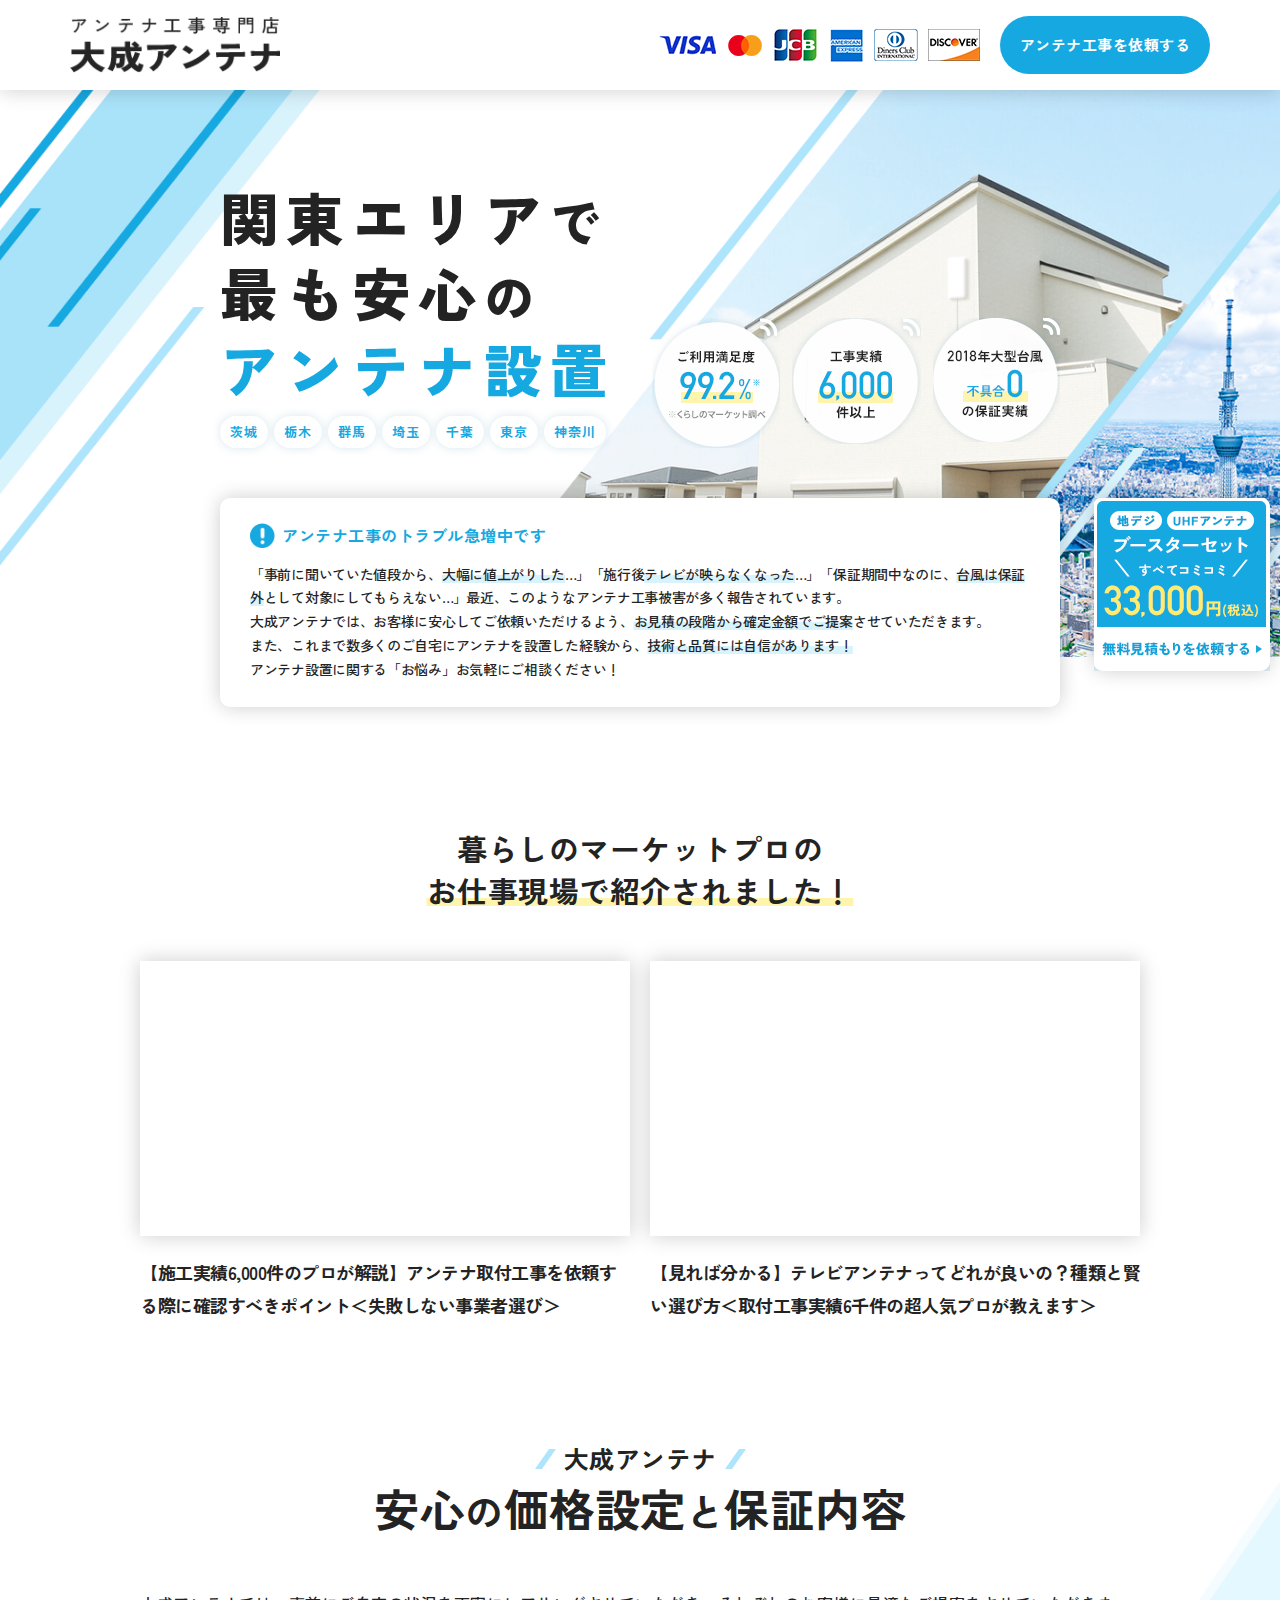
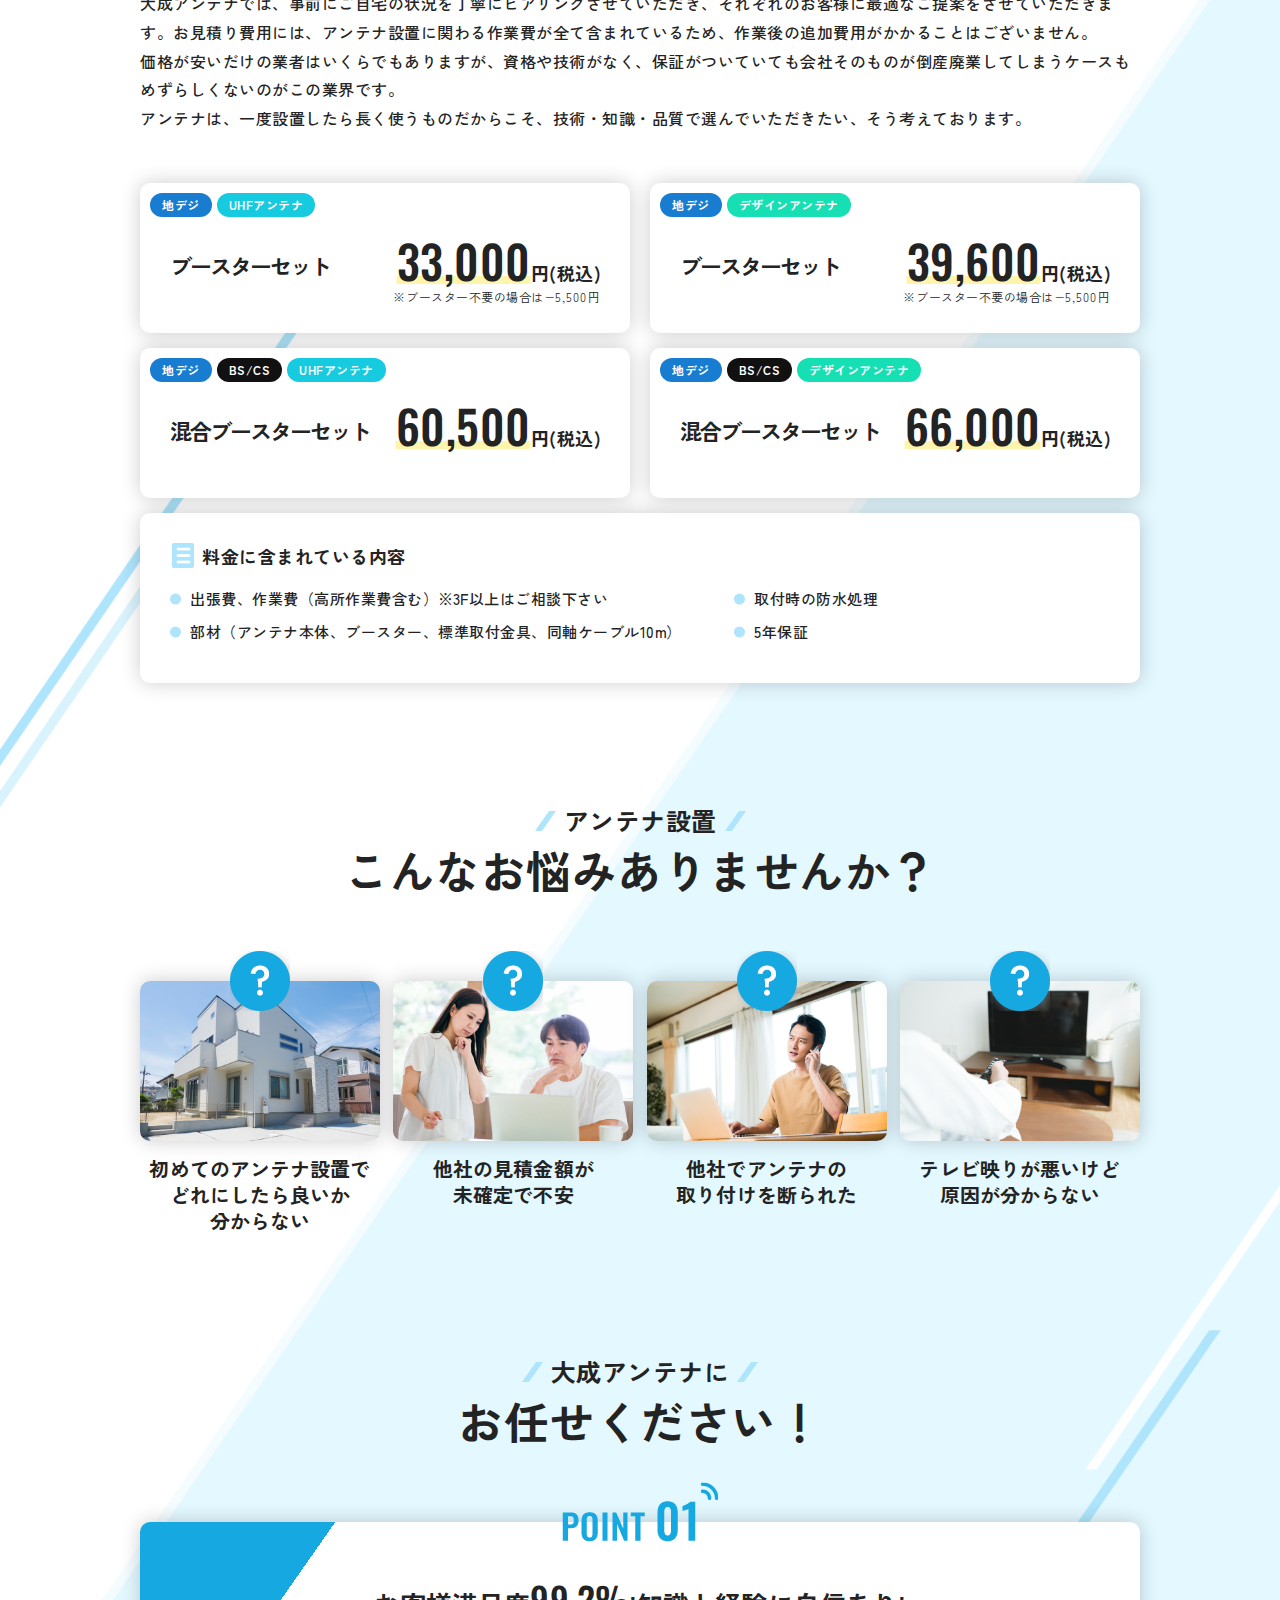
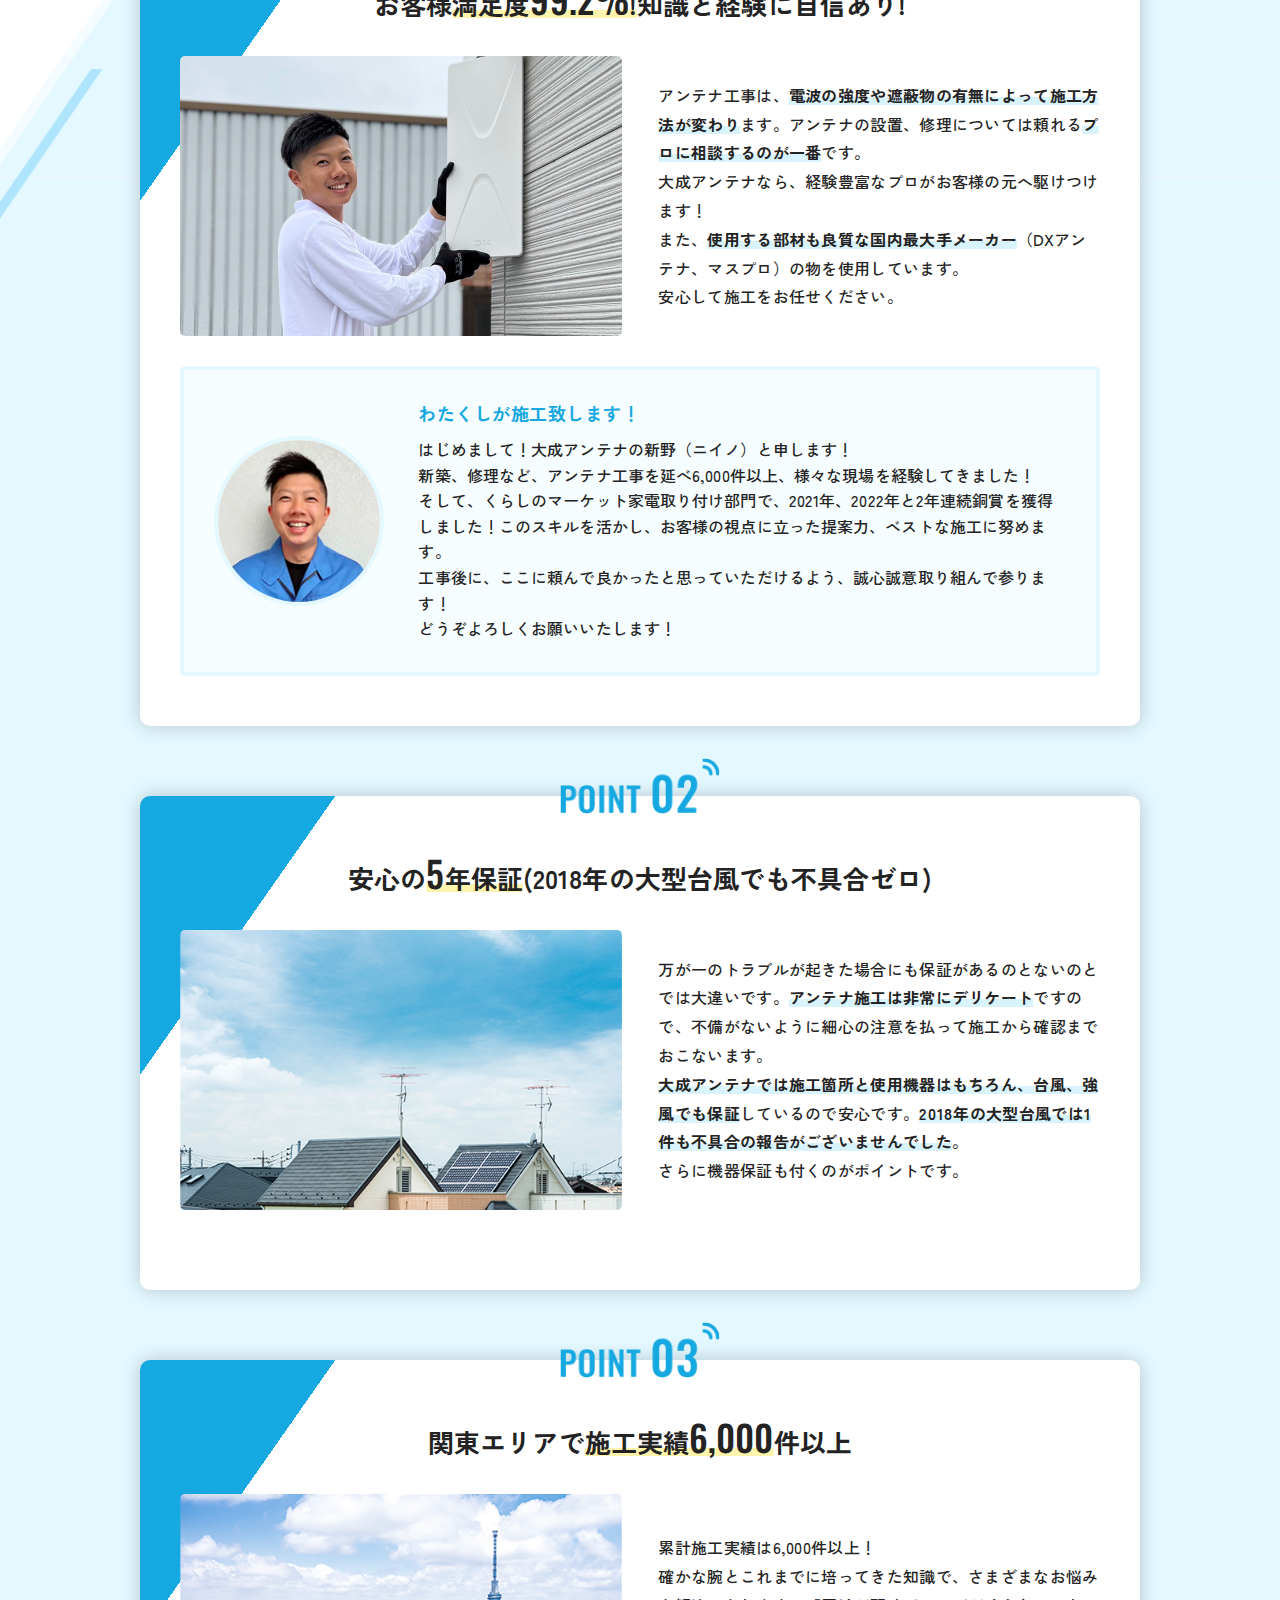
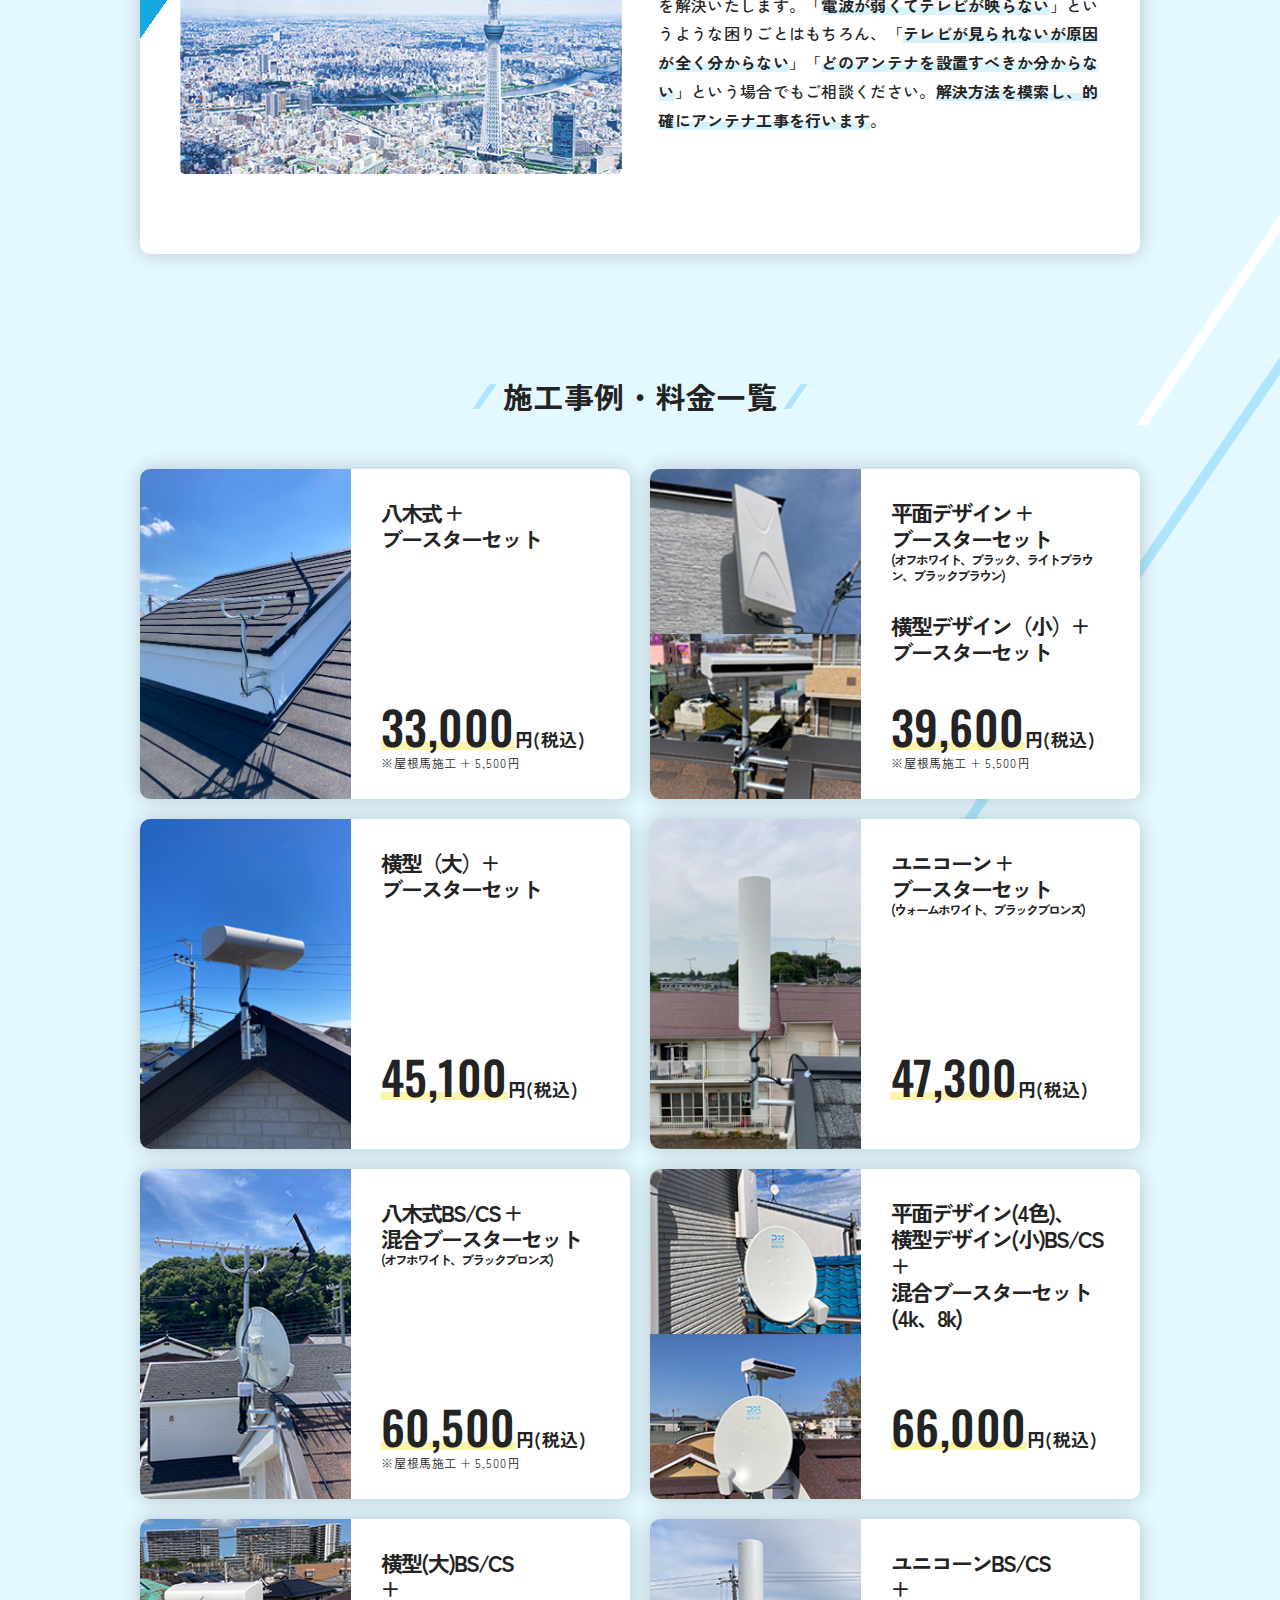
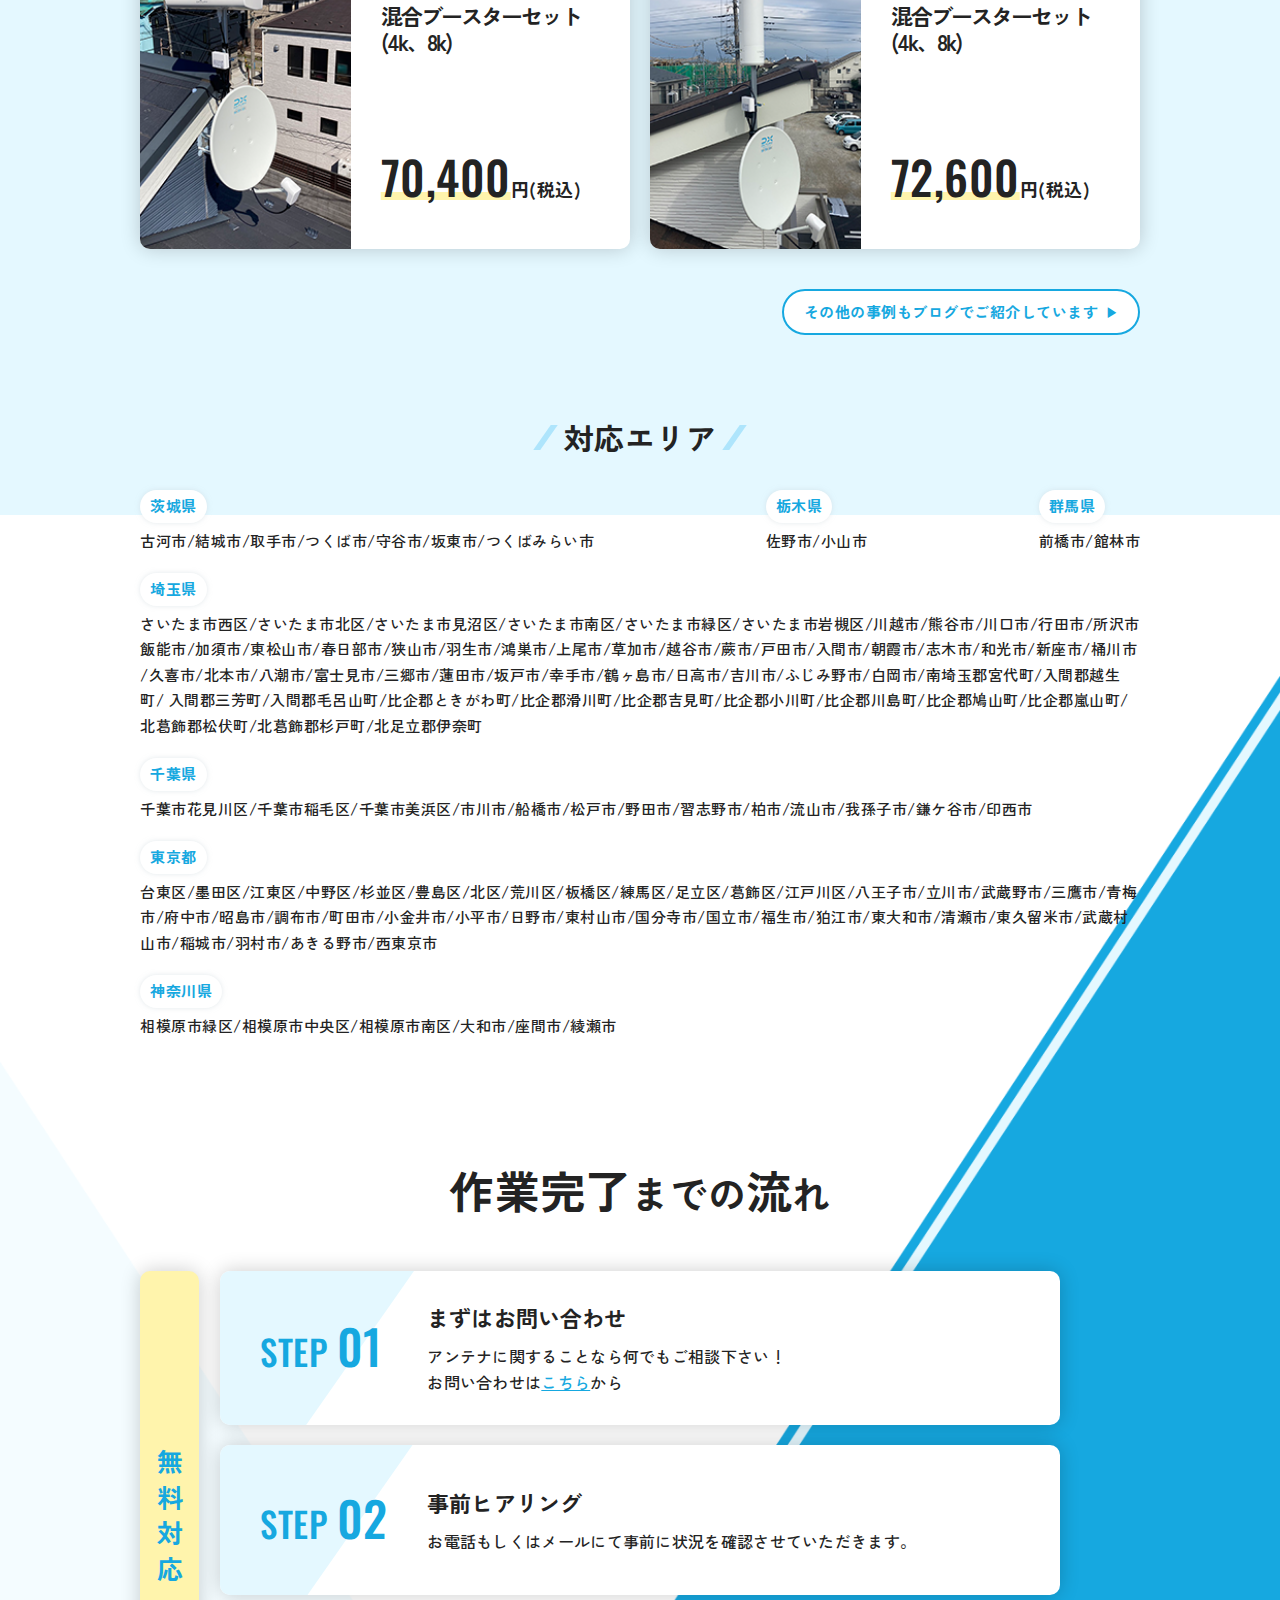
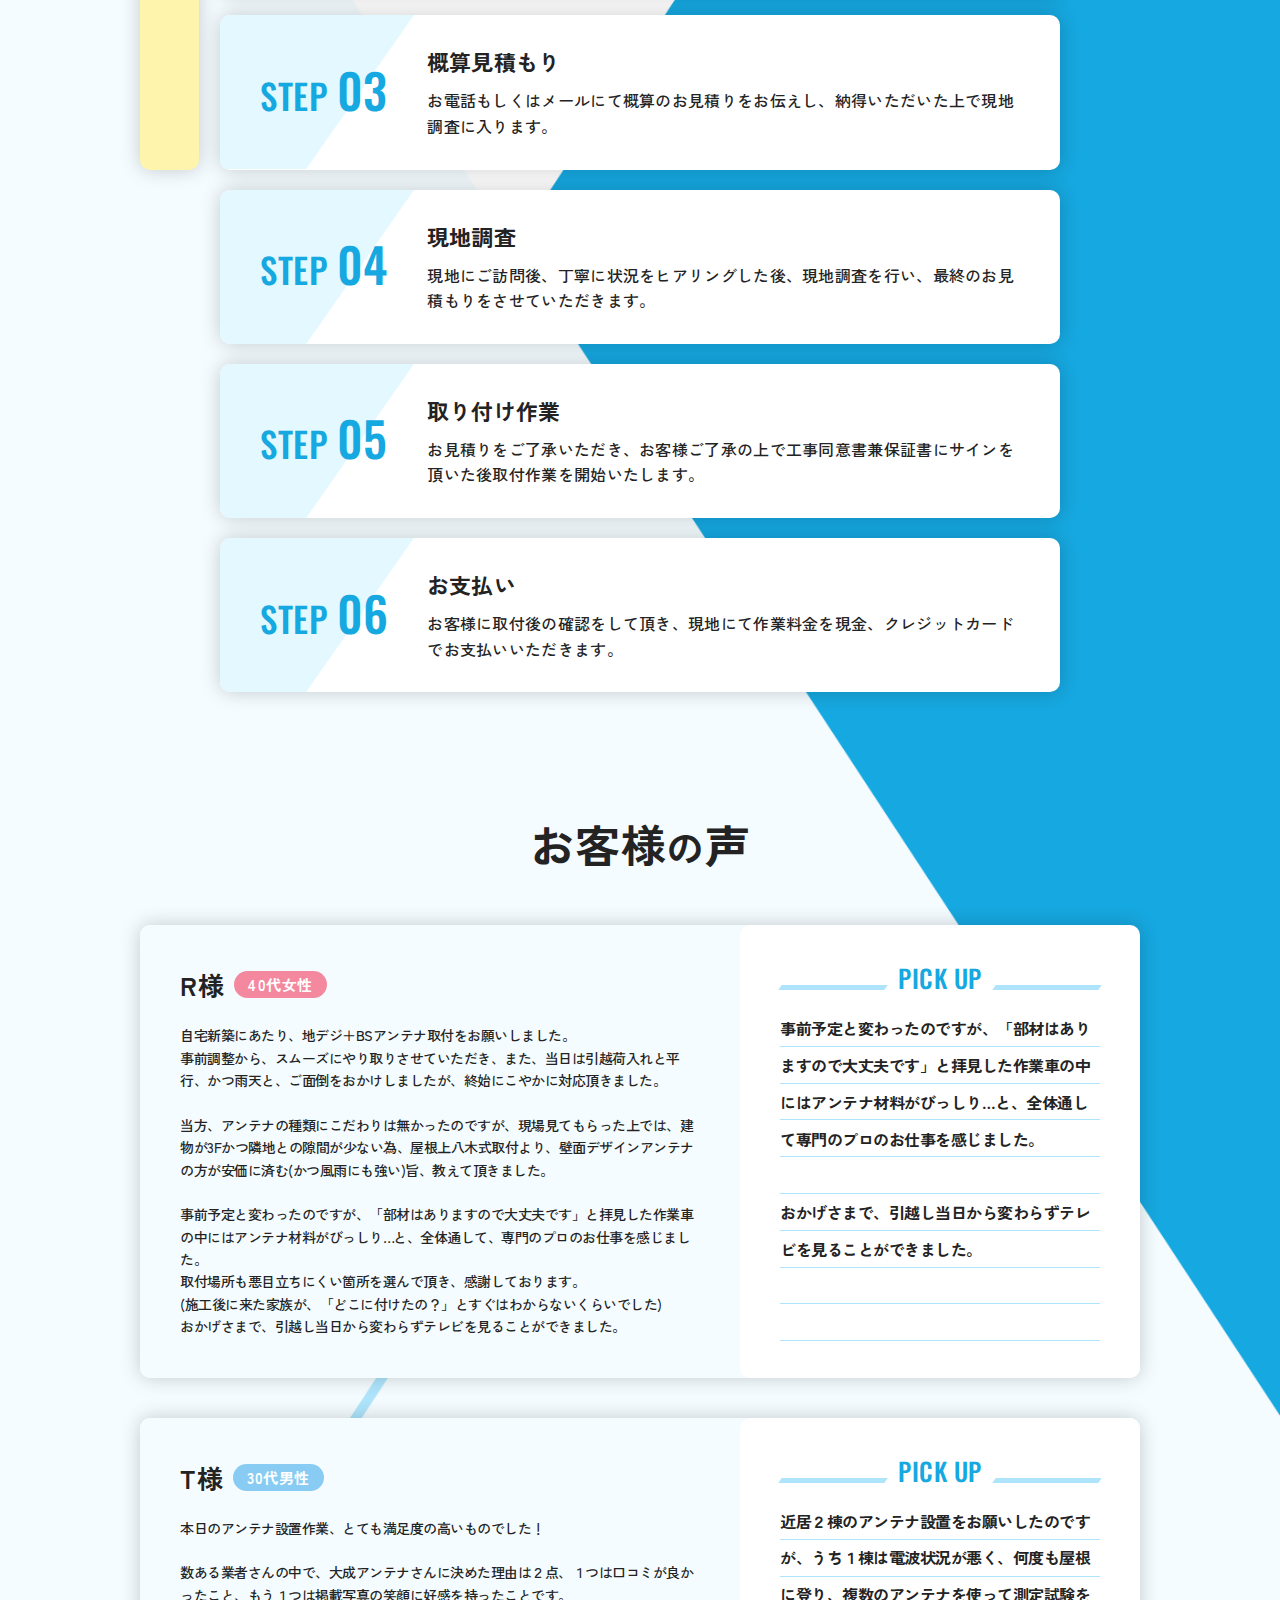
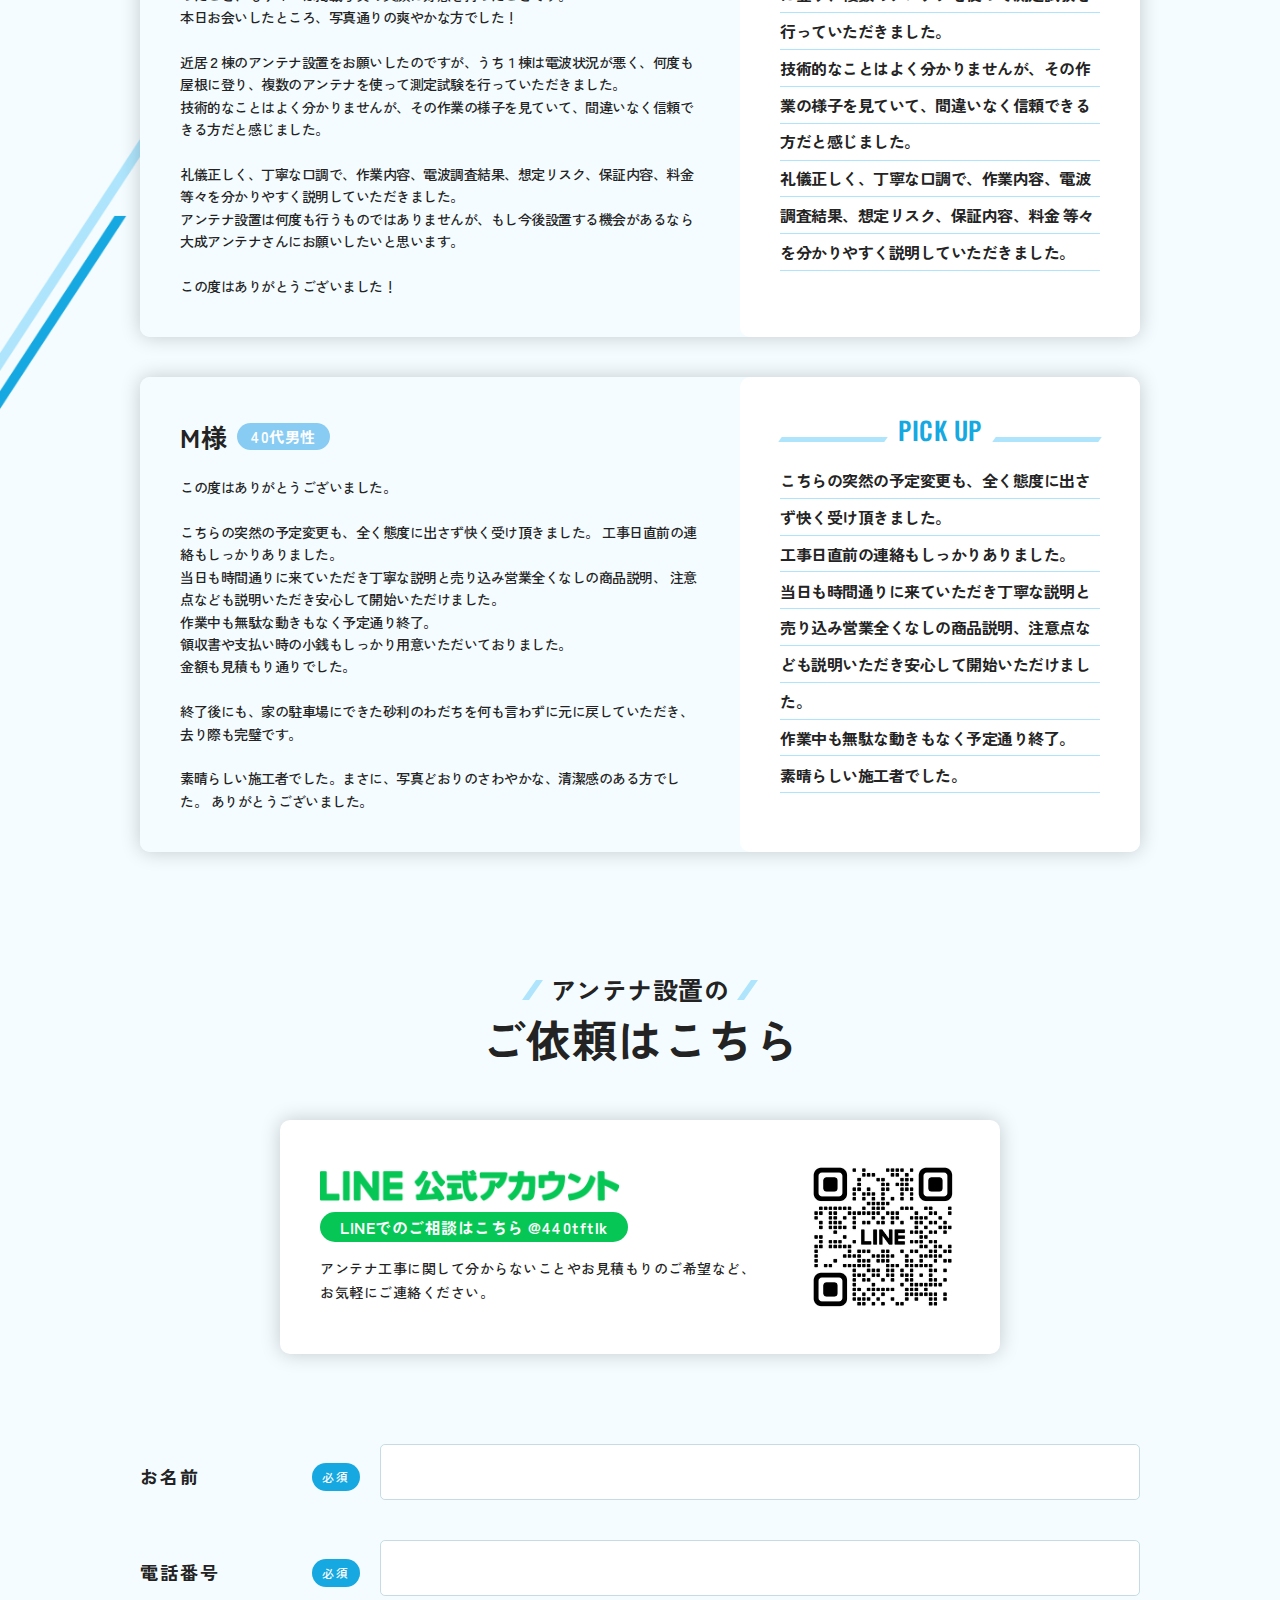
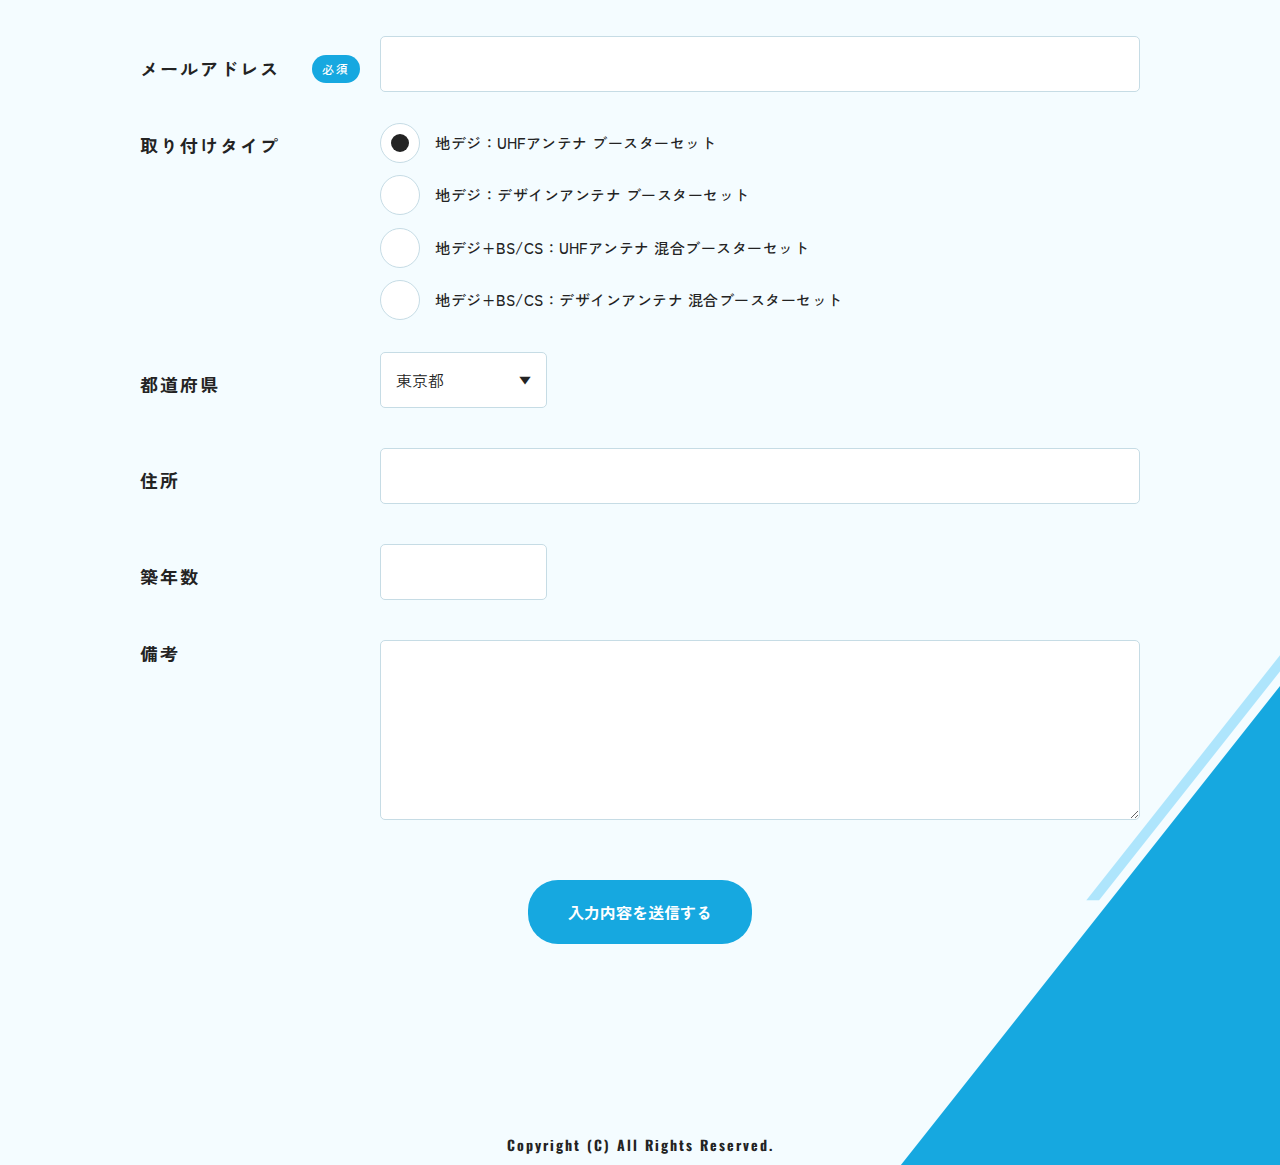
==== index.html @ 44fce8cb "introduction sectionを作成" ====
<!DOCTYPE html>
<html lang="ja">
<head>
    <meta charset="UTF-8">
    <meta name="viewport" content="width=device-width, initial-scale=1.0">
    <meta name="description" content="">
    <!-- google font -->
    <link rel="preconnect" href="https://fonts.googleapis.com">
    <link rel="preconnect" href="https://fonts.gstatic.com" crossorigin>
    <link href="https://fonts.googleapis.com/css2?family=Oswald:wght@500&family=Zen+Kaku+Gothic+New:wght@400;500;700;900&display=swap" rel="stylesheet">
    <!-- css -->
    <link rel="stylesheet" type="text/css" href="css/reset.css" media="all">
    <link rel="stylesheet" type="text/css" href="css/style.css" media="all">
    <title>アンテナ工事専門店 大成アンテナ</title>
</head>
<body>

<!-- Google Tag Manager (noscript) -->
<noscript>
    <iframe></iframe>
</noscript>

<!-- header -->
<header>
    <h1>アンテナ工事専門店 大成アンテナ</h1>
    <div class="logo">
        <a href="#">
            <img src="images/logo.png" alt="アンテナ工事専門店 大成アンテナ">
        </a>
    </div>
    <nav>
        <ul>
            <li><img src="images/new_visa.png" alt="VISA"></li>
            <li><img src="images/logo_mastercard.png" alt="MASTER"></li>
            <li><img src="images/jcb-logomark-img-03.png" alt="JCB"></li>
            <li><img src="images/amex-logomark-img-06.png" alt="AMERICAN EXPRESS"></li>
            <li><img src="images/diners-logomark-img-03.png" alt="Diners Club"></li>
            <li><img src="images/discover-logomark-img-06.png" alt="DISCOVER"></li>
        </ul>
            <img src="images/card.png" alt="VISA/MASTER/JCB/AMERICAN EXPRESS/Diners Club/DISCOVER" class="card_img sp">
        <div class="contact_btn pc">
            <a href="#contact">アンテナ工事を依頼する</a>
        </div>
    </nav>
</header>

<!-- top -->
<section class="top">
    <div class="container">
        <div class="top_area">
            <div class="top_left">
                <p class="main_text">
                    関東エリア<span class="small">で</span><br>最も安心<span class="small">の</span><br>
                    <span class="blue">アンテナ設置</span>
                </p>
                <ul class="area_list">
                    <li>茨城</li>
                    <li>栃木</li>
                    <li>群馬</li>
                    <li>埼玉</li>
                    <li>千葉</li>
                    <li>東京</li>
                    <li>神奈川</li>
                </ul>
            </div>
            <div class="top_right tab">
                <ul class="achievement_list">
                    <li><img src="images/satisfaction_circle.png" alt="ご利用満足度99.2%"></li>
                    <li><img src="images/achievement_circle.png" alt="工事実績6,000件以上"></li>
                    <li><img src="images/insurance_circle.png" alt="2018年大型台風不具合0の保証実績"></li>
                </ul>
            </div>
        </div>
        <div class="bottom_area">
            <div class="sub_text tab">
                <p class="title">アンテナ工事のトラブル急増中です</p>
                <p class="text">
                    「事前に聞いていた値段から、<span class="blue_marker">大幅に値上がりした</span>…」「施行後<span class="blue_marker">テレビが映らなくなった</span>…」「保証期間中なのに、<span class="blue_marker">台風は保証外</span>として対象にしてもらえない…」最近、このようなアンテナ工事被害が多く報告されています。<br>
                    大成アンテナでは、お客様に安心してご依頼いただけるよう、<span class="blue_marker">お見積の段階から確定金額でご提案</span>させていただきます。<br>
                    また、これまで数多くのご自宅にアンテナを設置した経験から、<span class="blue_marker">技術と品質には自信があります！</span><br>
                    アンテナ設置に関する「お悩み」お気軽にご相談ください！
                </p>
            </div>
            <div class="contact_banner">
                <a href="#contact">
                    <img src="images/contact_banner.png" alt="無料見積もりを依頼する" class="tab">
                    <img src="images/contact_banner_sp.png" alt="無料見積もりを依頼する" class="sp">
                </a>
            </div>
        </div>
    </div>
    <div class="container sp">
        <div class="bottom_area">
            <div class="sub_text">
                <p class="title">アンテナ工事のトラブル急増中です</p>
                <p class="text">
                    「事前に聞いていた値段から、<span class="blue_marker">大幅に値上がりした</span>…」「施行後<span class="blue_marker">テレビが映らなくなった</span>…」「保証期間中なのに、<span class="blue_marker">台風は保証外</span>として対象にしてもらえない…」最近、このようなアンテナ工事被害が多く報告されています。<br>
                    大成アンテナでは、お客様に安心してご依頼いただけるよう、<span class="blue_marker">お見積の段階から確定金額でご提案</span>させていただきます。<br>
                    また、これまで数多くのご自宅にアンテナを設置した経験から、<span class="blue_marker">技術と品質には自信があります！</span><br>
                    アンテナ設置に関する「お悩み」お気軽にご相談ください！
                </p>
            </div>
        </div>
    </div>
</section>

<!-- main -->
<main>

<!-- introduction -->
<section class="introduction">
    <div class="container">
        <h2 class="sub_title">
            暮らしのマーケットプロの<br>
            <span class="yellow_marker">お仕事現場で紹介されました！</span>
        </h2>
        <ul>
            <li>
                <div class="video">
                    <iframe src="https://www.youtube.com/embed/Rf7qxTTOp4c" title="YouTube video player" frameborder="0" allow="accelerometer; autoplay; clipboard-write; encrypted-media; gyroscope; picture-in-picture; web-share" allowfullscreen></iframe>
                </div>
                <p>【施工実績6,000件のプロが解説】アンテナ取付工事を依頼する際に確認すべきポイント＜失敗しない事業者選び＞</p>
            </li>
            <li>
                <div class="video">
                    <iframe src="https://www.youtube.com/embed/DDW6ADMwkUI" title="YouTube video player" frameborder="0" allow="accelerometer; autoplay; clipboard-write; encrypted-media; gyroscope; picture-in-picture; web-share" allowfullscreen></iframe>
                </div>
                <p>【見れば分かる】テレビアンテナってどれが良いの？種類と賢い選び方＜取付工事実績6千件の超人気プロが教えます＞</p>
            </li>
        </ul>
    </div>
</section>

<!-- main_bg1 -->
<div class="main_bg1">

    <!-- content -->
    <section class="content">
        <div class="container">
            <h2 class="sub_title">
                <span class="decorate">大成アンテナ</span>
                安心<span class="small">の<br class="sp"></span>価格設定<span class="small">と</span>保証内容
            </h2>
            <p class="main_text">
                大成アンテナでは、事前にご自宅の状況を丁寧にヒアリングさせていただき、それぞれのお客様に最適なご提案をさせていただきます。お見積り費用には、アンテナ設置に関わる作業費が全て含まれているため、作業後の追加費用がかかることはございません。<br>
                価格が安いだけの業者はいくらでもありますが、資格や技術がなく、保証がついていても会社そのものが倒産廃業してしまうケースもめずらしくないのがこの業界です。<br>
                アンテナは、一度設置したら長く使うものだからこそ、技術・知識・品質で選んでいただきたい、そう考えております。
            </p>
            <ul class="content_list">
                <li>
                    <div class="tag_area">
                        <span class="dark_blue">地デジ</span>
                        <span class="light_blue">UHFアンテナ</span>
                    </div>
                    <div class="content_area">
                        <p class="name">ブースターセット</p>
                        <p class="price">
                            <span class="large yellow_marker">33,000</span>円(税込)<br>
                            <span class="small">※ブースター不要の場合は−5,500円</span>
                        </p>
                    </div>
                </li>
                <li>
                    <div class="tag_area">
                        <span class="dark_blue">地デジ</span>
                        <span class="green">デザインアンテナ</span>
                    </div>
                    <div class="content_area">
                        <p class="name">ブースターセット</p>
                        <p class="price">
                            <span class="large yellow_marker">39,600</span>円(税込)<br>
                            <span class="small">※ブースター不要の場合は−5,500円</span>
                        </p>
                    </div>
                </li>
                <li>
                    <div class="tag_area">
                        <span class="dark_blue">地デジ</span>
                        <span class="black">BS/CS</span>
                        <span class="light_blue">UHFアンテナ</span>
                    </div>
                    <div class="content_area">
                        <p class="name">混合ブースターセット</p>
                        <p class="price">
                            <span class="large yellow_marker">60,500</span>円(税込)
                        </p>
                    </div>
                </li>
                <li>
                    <div class="tag_area">
                        <span class="dark_blue">地デジ</span>
                        <span class="black">BS/CS</span>
                        <span class="green">デザインアンテナ</span>
                    </div>
                    <div class="content_area">
                        <p class="name">混合ブースターセット</p>
                        <p class="price">
                            <span class="large yellow_marker">66,000</span>円(税込)
                        </p>
                    </div>
                </li>
            </ul>
            <div class="price_content">
                <p class="title">料金に含まれている内容</p>
                <ul>
                    <li>出張費、作業費（高所作業費含む）※3F以上はご相談下さい</li>
                    <li>取付時の防水処理</li>
                    <li>部材（アンテナ本体、ブースター、標準取付金具、同軸ケーブル10m）</li>
                    <li>5年保証</li>
                </ul>
            </div>
        </div>
    </section>

    <!-- trouble -->
    <section class="trouble">
        <div class="container">
            <h2 class="sub_title">
                <span class="decorate">アンテナ設置</span>
                こんなお悩み<br class="sp">ありませんか？
            </h2>
            <ul>
                <li>
                    <img src="images/trouble_img1.png" alt="">
                    <p>初めてのアンテナ設置で<br>どれにしたら良いか<br>分からない</p>
                </li>
                <li>
                    <img src="images/trouble_img2.png" alt="">
                    <p>他社の見積金額が<br>未確定で不安</p>
                </li>
                <li>
                    <img src="images/trouble_img3.png" alt="">
                    <p>他社でアンテナの<br>取り付けを断られた</p>
                </li>
                <li>
                    <img src="images/trouble_img4.png" alt="">
                    <p>テレビ映りが悪いけど<br>原因が分からない</p>
                </li>
            </ul>
        </div>
    </section>

    <!-- point -->
    <section class="point">
        <div class="container">
            <h2 class="sub_title">
                <span class="decorate">大成アンテナに</span>
                お任せください！
            </h2>
            <ul>
                <li>
                    <p class="sub_title">
                        お客様<span class="yellow_marker">満足度<span class="large">99.2%</span>!</span><br class="sp">知識と経験に自信あり!
                    </p>
                    <div class="main_area">
                        <img src="images/point_img1.png" alt="">
                        <p>
                            アンテナ工事は、<span class="blue_marker">電波の強度や遮蔽物の有無によって施工方法が変わり</span>ます。アンテナの設置、修理については頼れる<span class="blue_marker">プロに相談するのが一番</span>です。<br>
                            大成アンテナなら、経験豊富なプロがお客様の元へ駆けつけます！<br>
                            また、<span class="blue_marker">使用する部材も良質な国内最大手メーカー</span>（DXアンテナ、マスプロ）の物を使用しています。<br>
                            安心して施工をお任せください。
                        </p>
                    </div>
                    <div class="comment_area">
                        <img src="images/point_comment_img.png" alt="">
                        <div class="text_area">
                            <p class="title">わたくしが施工致します！</p>
                            <p class="text">
                                はじめまして！大成アンテナの新野（ニイノ）と申します！<br>
                                新築、修理など、アンテナ工事を延べ6,000件以上、様々な現場を経験してきました！<br>
                                そして、くらしのマーケット家電取り付け部門で、2021年、2022年と2年連続銅賞を獲得しました！このスキルを活かし、お客様の視点に立った提案力、ベストな施工に努めます。<br>
                                工事後に、ここに頼んで良かったと思っていただけるよう、誠心誠意取り組んで参ります！<br>
                                どうぞよろしくお願いいたします！
                            </p>
                        </div>
                    </div>
                </li>
                <li>
                    <p class="sub_title">
                        安心の<span class="yellow_marker"><span class="large">5</span>年保証</span>(2018年の大型台風でも不具合ゼロ)
                    </p>
                    <div class="main_area">
                        <img src="images/point_img2.png" alt="">
                        <p>
                            万が一のトラブルが起きた場合にも保証があるのとないのとでは大違いです。<span class="blue_marker">アンテナ施工は非常にデリケート</span>ですので、不備がないように細心の注意を払って施工から確認までおこないます。<br>
                            <span class="blue_marker">大成アンテナでは施工箇所と使用機器はもちろん、台風、強風でも保証</span>しているので安心です。<span class="blue_marker">2018年の大型台風では1件も不具合の報告がございませんでした</span>。<br>
                            さらに機器保証も付くのがポイントです。
                        </p>
                    </div>
                </li>
                <li>
                    <p class="sub_title">
                        関東エリアで<span class="yellow_marker">施工実績<br class="sp"><span class="large">6,000</span></span>件以上
                    </p>
                    <div class="main_area">
                        <img src="images/point_img3.png" alt="">
                        <p>
                            累計施工実績は6,000件以上！<br>
                            確かな腕とこれまでに培ってきた知識で、さまざまなお悩みを解決いたします。「<span class="blue_marker">電波が弱くてテレビが映らない</span>」というような困りごとはもちろん、「<span class="blue_marker">テレビが見られないが原因が全く分からない</span>」「<span class="blue_marker">どのアンテナを設置すべきか分からない</span>」という場合でもご相談ください。<span class="blue_marker">解決方法を模索し、的確にアンテナ工事を行います</span>。
                            
                        </p>
                    </div>
                </li>
            </ul>
        </div>
    </section>

    <!-- case -->
    <section class="case">
        <div class="container">
            <h3 class="sub_title">施工事例・料金一覧</h3>
            <ul>
                <li>
                    <img src="images/case_img1.png" alt="">
                    <div class="text_area">
                        <p class="name">八木式 + <br>ブースターセット</p>
                        <p class="price">
                            <span class="large yellow_marker">33,000</span>円(税込)
                            <span class="small">※屋根馬施工 + 5,500円</span>
                        </p>
                    </div>
                </li>
                <li>
                    <img src="images/case_img2.png" alt="">
                    <div class="text_area">
                        <p class="name">
                            平面デザイン + <br>ブースターセット<br>
                            <span class="small">(オフホワイト、ブラック、ライトブラウン、ブラックブラウン)</span><br>
                            横型デザイン（小）+ <br>ブースターセット
                        </p>
                        <p class="price">
                            <span class="large yellow_marker">39,600</span>円(税込)
                            <span class="small">※屋根馬施工 + 5,500円</span>
                        </p>
                    </div>
                </li>
                <li>
                    <img src="images/case_img3.png" alt="">
                    <div class="text_area">
                        <p class="name">
                            横型（大）+ <br>ブースターセット
                        </p>
                        <p class="price">
                            <span class="large yellow_marker">45,100</span>円(税込)
                        </p>
                    </div>
                </li>
                <li>
                    <img src="images/case_img4.png" alt="">
                    <div class="text_area">
                        <p class="name">
                            ユニコーン + <br>ブースターセット<br>
                            <span class="small">(ウォームホワイト、ブラックブロンズ)</span>
                        </p>
                        <p class="price">
                            <span class="large yellow_marker">47,300</span>円(税込)
                        </p>
                    </div>
                </li>
                <li>
                    <img src="images/case_img5.png" alt="">
                    <div class="text_area">
                        <p class="name">
                            八木式BS/CS + <br>混合ブースターセット<br>
                            <span class="small">(オフホワイト、ブラックブロンズ)</span>
                        </p>
                        <p class="price">
                            <span class="large yellow_marker">60,500</span>円(税込)
                            <span class="small">※屋根馬施工 + 5,500円</span>
                        </p>
                    </div>
                </li>
                <li>
                    <img src="images/case_img6.png" alt="">
                    <div class="text_area">
                        <p class="name">
                            平面デザイン(4色)、<br>横型デザイン(小)BS/CS + <br>
                            混合ブースターセット(4k、8k)
                        </p>
                        <p class="price">
                            <span class="large yellow_marker">66,000</span>円(税込)
                        </p>
                    </div>
                </li>
                <li>
                    <img src="images/case_img7.png" alt="">
                    <div class="text_area">
                        <p class="name">
                            横型(大)BS/CS<br> + <br>
                            混合ブースターセット(4k、8k)
                        </p>
                        <p class="price">
                            <span class="large yellow_marker">70,400</span>円(税込)
                        </p>
                    </div>
                </li>
                <li>
                    <img src="images/case_img8.png" alt="">
                    <div class="text_area">
                        <p class="name">
                            ユニコーンBS/CS<br> + <br>
                            混合ブースターセット(4k、8k)
                        </p>
                        <p class="price">
                            <span class="large yellow_marker">72,600</span>円(税込)
                        </p>
                    </div>
                </li>
            </ul>
            <div class="more_btn">
                <a href="#">その他の事例もブログでご紹介しています</a>
            </div>
        </div>
    </section>

</div>

<!-- main_bg2 -->
<div class="main_bg2">

    <!-- area -->
    <section class="area">
        <div class="container">
            <h3 class="sub_title">対応エリア</h3>
            <ul>
                <li>
                    <p class="prefecture">茨城県</p>
                    <p class="city">古河市/結城市/取手市/つくば市/守谷市/坂東市/つくばみらい市</p>
                </li>
                <li>
                    <p class="prefecture">栃木県</p>
                    <p class="city">佐野市/小山市</p>
                </li>
                <li>
                    <p class="prefecture">群馬県</p>
                    <p class="city">前橋市/館林市</p>
                </li>
                <li>
                    <p class="prefecture">埼玉県</p>
                    <p class="city">さいたま市西区/さいたま市北区/さいたま市見沼区/さいたま市南区/さいたま市緑区/さいたま市岩槻区/川越市/熊谷市/川口市/行田市/所沢市 飯能市/加須市/東松山市/春日部市/狭山市/羽生市/鴻巣市/上尾市/草加市/越谷市/蕨市/戸田市/入間市/朝霞市/志木市/和光市/新座市/桶川市 /久喜市/北本市/八潮市/富士見市/三郷市/蓮田市/坂戸市/幸手市/鶴ヶ島市/日高市/吉川市/ふじみ野市/白岡市/南埼玉郡宮代町/入間郡越生町/ 入間郡三芳町/入間郡毛呂山町/比企郡ときがわ町/比企郡滑川町/比企郡吉見町/比企郡小川町/比企郡川島町/比企郡鳩山町/比企郡嵐山町/北葛飾郡松伏町/北葛飾郡杉戸町/北足立郡伊奈町</p>
                </li>
                <li>
                    <p class="prefecture">千葉県</p>
                    <p class="city">千葉市花見川区/千葉市稲毛区/千葉市美浜区/市川市/船橋市/松戸市/野田市/習志野市/柏市/流山市/我孫子市/鎌ケ谷市/印西市</p>
                </li>
                <li>
                    <p class="prefecture">東京都</p>
                    <p class="city">台東区/墨田区/江東区/中野区/杉並区/豊島区/北区/荒川区/板橋区/練馬区/足立区/葛飾区/江戸川区/八王子市/立川市/武蔵野市/三鷹市/青梅市/府中市/昭島市/調布市/町田市/小金井市/小平市/日野市/東村山市/国分寺市/国立市/福生市/狛江市/東大和市/清瀬市/東久留米市/武蔵村山市/稲城市/羽村市/あきる野市/西東京市</p>
                </li>
                <li>
                    <p class="prefecture">神奈川県</p>
                    <p class="city">相模原市緑区/相模原市中央区/相模原市南区/大和市/座間市/綾瀬市</p>
                </li>
            </ul>
        </div>
    </section>

    <!-- flow -->
    <section class="flow">
        <div class="container">
            <h2 class="sub_title">
                作業完了<span class="small">までの</span>流<span class="small">れ</span>
            </h2>
            <ul class="free">
                <li>
                    <p class="step_title">STEP <span class="large">01</span></p>
                    <div class="text_area">
                        <p class="title">まずはお問い合わせ</p>
                        <p class="text">アンテナに関することなら何でもご相談下さい！<br>お問い合わせは<a href="#contact">こちら</a>から</p>
                    </div>
                </li>
                <li>
                    <p class="step_title">STEP <span class="large">02</span></p>
                    <div class="text_area">
                        <p class="title">事前ヒアリング</p>
                        <p class="text">お電話もしくはメールにて事前に状況を確認させていただきます。</p>
                    </div>
                </li>
                <li>
                    <p class="step_title">STEP <span class="large">03</span></p>
                    <div class="text_area">
                        <p class="title">概算見積もり</p>
                        <p class="text">お電話もしくはメールにて概算のお見積りをお伝えし、納得いただいた上で現地調査に入ります。</p>
                    </div>
                </li>
            </ul>
            <ul>
                <li>
                    <p class="step_title">STEP <span class="large">04</span></p>
                    <div class="text_area">
                        <p class="title">現地調査</p>
                        <p class="text">現地にご訪問後、丁寧に状況をヒアリングした後、現地調査を行い、最終のお見積もりをさせていただきます。</p>
                    </div>
                </li>
                <li>
                    <p class="step_title">STEP <span class="large">05</span></p>
                    <div class="text_area">
                        <p class="title">取り付け作業</p>
                        <p class="text">お見積りをご了承いただき、お客様ご了承の上で工事同意書兼保証書にサインを頂いた後取付作業を開始いたします。</p>
                    </div>
                </li>
                <li>
                    <p class="step_title">STEP <span class="large">06</span></p>
                    <div class="text_area">
                        <p class="title">お支払い</p>
                        <p class="text">お客様に取付後の確認をして頂き、現地にて作業料金を現金、クレジットカードでお支払いいただきます。</p>
                    </div>
                </li>
            </ul>
        </div>
    </section>

    <!-- voice -->
    <section class="voice">
        <div class="container">
            <h2 class="sub_title">お客様<span class="small">の</span>声</h2>
            <ul>
                <li>
                    <div class="text_area">
                        <p class="name">R様<span class="age woman">40代女性</span></p>
                        <p class="text">
                            自宅新築にあたり、地デジ＋BSアンテナ取付をお願いしました。 <br>
                            事前調整から、スムーズにやり取りさせていただき、また、当日は引越荷入れと平行、かつ雨天と、ご面倒をおかけしましたが、終始にこやかに対応頂きました。<br>
                            <br>
                            当方、アンテナの種類にこだわりは無かったのですが、現場見てもらった上では、建物が3Fかつ隣地との隙間が少ない為、屋根上八木式取付より、壁面デザインアンテナの方が安価に済む(かつ風雨にも強い)旨、教えて頂きました。<br>
                            <br>
                            事前予定と変わったのですが、「部材はありますので大丈夫です」と拝見した作業車の中にはアンテナ材料がびっしり…と、全体通して、専門のプロのお仕事を感じました。 <br>
                            取付場所も悪目立ちにくい箇所を選んで頂き、感謝しております。<br>
                            (施工後に来た家族が、「どこに付けたの？」とすぐはわからないくらいでした) <br>
                            おかげさまで、引越し当日から変わらずテレビを見ることができました。
                        </p>
                    </div>
                    <div class="pickup_area">
                        <p class="title">PICK UP</p>
                        <p class="text">
                            事前予定と変わったのですが、「部材はありますので大丈夫です」と拝見した作業車の中にはアンテナ材料がびっしり…と、全体通して専門のプロのお仕事を感じました。<br>
                            <br>
                            おかげさまで、引越し当日から変わらずテレビを見ることができました。
                        </p>
                    </div>
                </li>
                <li>
                    <div class="text_area">
                        <p class="name">T様<span class="age man">30代男性</span></p>
                        <p class="text">
                            本日のアンテナ設置作業、とても満足度の高いものでした！<br>
                            <br>
                            数ある業者さんの中で、大成アンテナさんに決めた理由は２点、１つは口コミが良かったこと、もう１つは掲載写真の笑顔に好感を持ったことです。<br>
                            本日お会いしたところ、写真通りの爽やかな方でした！<br>
                            <br>
                            近居２棟のアンテナ設置をお願いしたのですが、うち１棟は電波状況が悪く、何度も屋根に登り、複数のアンテナを使って測定試験を行っていただきました。<br>
                            技術的なことはよく分かりませんが、その作業の様子を見ていて、間違いなく信頼できる方だと感じました。<br>
                            <br>
                            礼儀正しく、丁寧な口調で、作業内容、電波調査結果、想定リスク、保証内容、料金 等々を分かりやすく説明していただきました。<br>
                            アンテナ設置は何度も行うものではありませんが、もし今後設置する機会があるなら大成アンテナさんにお願いしたいと思います。<br>
                            <br>
                            この度はありがとうございました！
                        </p>
                    </div>
                    <div class="pickup_area">
                        <p class="title">PICK UP</p>
                        <p class="text">
                            近居２棟のアンテナ設置をお願いしたのですが、うち１棟は電波状況が悪く、何度も屋根に登り、複数のアンテナを使って測定試験を行っていただきました。<br>
                            技術的なことはよく分かりませんが、その作業の様子を見ていて、間違いなく信頼できる方だと感じました。<br>
                            礼儀正しく、丁寧な口調で、作業内容、電波調査結果、想定リスク、保証内容、料金 等々を分かりやすく説明していただきました。
                        </p>
                    </div>
                </li>
                <li>
                    <div class="text_area">
                        <p class="name">M様<span class="age man">40代男性</span></p>
                        <p class="text">
                            この度はありがとうございました。<br>
                            <br>
                            こちらの突然の予定変更も、全く態度に出さず快く受け頂きました。 
                            工事日直前の連絡もしっかりありました。<br>
                            当日も時間通りに来ていただき丁寧な説明と売り込み営業全くなしの商品説明、 
                            注意点なども説明いただき安心して開始いただけました。<br>
                            作業中も無駄な動きもなく予定通り終了。<br>
                            領収書や支払い時の小銭もしっかり用意いただいておりました。<br>
                            金額も見積もり通りでした。<br>
                            <br>
                            終了後にも、家の駐車場にできた砂利のわだちを何も言わずに元に戻していただき、去り際も完璧です。<br>
                            <br> 
                            素晴らしい施工者でした。まさに、写真どおりのさわやかな、清潔感のある方でした。 ありがとうございました。
                        </p>
                    </div>
                    <div class="pickup_area">
                        <p class="title">PICK UP</p>
                        <p class="text">
                            こちらの突然の予定変更も、全く態度に出さず快く受け頂きました。<br>
                            工事日直前の連絡もしっかりありました。<br>
                            当日も時間通りに来ていただき丁寧な説明と売り込み営業全くなしの商品説明、注意点なども説明いただき安心して開始いただけました。<br>
                            作業中も無駄な動きもなく予定通り終了。<br>
                            素晴らしい施工者でした。
                        </p>
                    </div>
                </li>
            </ul>
        </div>
    </section>

    <!-- contact -->
    <section class="contact" id="contact">
        <div class="container">
            <h2 class="sub_title">
                <span class="decorate">アンテナ設置の</span>
                ご依頼はこちら
            </h2>
            <div class="qr_area">
                <div class="text_area">
                    <img src="images/line_title.png" alt="LINE 公式アカウント" class="line_title">
                    <span>LINEでのご相談はこちら @440tftlk</span>
                    <p>アンテナ工事に関して分からないことやお見積もりのご希望など、お気軽にご連絡ください。</p>
                </div>
                <img src="images/line_qr.png" alt="" class="line_qr">
            </div>
            <form name="form01" action="mail.php#form" method="post" class="contact_form">
                <dl>
                    <dt>お名前<span class="must">必須</span></dt>
                    <dd><input type="text" name="お名前" requiredName></dd>
                    <dt>電話番号<span class="must">必須</span></dt>
                    <dd><input type="text" name="電話番号" requiredTel></dd>
                    <dt>メールアドレス<span class="must">必須</span></dt>
                    <dd><input type="email" name="メールアドレス" data-rule-custom-email="1" requiredEmail></dd>
                    <dt class="vertical_top">取り付けタイプ</dt>
                    <dd>
                        <input type="radio" id="type1" name="取り付けタイプ" value="地デジ：UHFアンテナ ブースターセット" checked>
                        <label for="type1" class="type_label">地デジ：UHFアンテナ ブースターセット</label>
                        <input type="radio" id="type2" name="取り付けタイプ" value="地デジ：デザインアンテナ ブースターセット">
                        <label for="type2" class="type_label">地デジ：デザインアンテナ ブースターセット</label>
                        <input type="radio" id="type3" name="取り付けタイプ" value="地デジ+BS/CS：UHFアンテナ 混合ブースターセット">
                        <label for="type3" class="type_label">地デジ+BS/CS：UHFアンテナ 混合ブースターセット</label>
                        <input type="radio" id="type4" name="取り付けタイプ" value="地デジ+BS/CS：デザインアンテナ 混合ブースターセット">
                        <label for="type4" class="type_label">地デジ+BS/CS：デザインアンテナ 混合ブースターセット</label>
                    </dd>
                    <dt>都道府県</dt>
                    <dd>
                        <div class="pref_select">
                            <select name="都道府県">
                                <option value="北海道">北海道</option>
                                <option value="青森県">青森県</option>
                                <option value="岩手県">岩手県</option>
                                <option value="宮城県">宮城県</option>
                                <option value="秋田県">秋田県</option>
                                <option value="山形県">山形県</option>
                                <option value="福島県">福島県</option>
                                <option value="茨城県">茨城県</option>
                                <option value="栃木県">栃木県</option>
                                <option value="群馬県">群馬県</option>
                                <option value="埼玉県">埼玉県</option>
                                <option value="千葉県">千葉県</option>
                                <option value="東京都" selected>東京都</option>
                                <option value="神奈川県">神奈川県</option>
                                <option value="新潟県">新潟県</option>
                                <option value="富山県">富山県</option>
                                <option value="石川県">石川県</option>
                                <option value="福井県">福井県</option>
                                <option value="山梨県">山梨県</option>
                                <option value="長野県">長野県</option>
                                <option value="岐阜県">岐阜県</option>
                                <option value="静岡県">静岡県</option>
                                <option value="愛知県">愛知県</option>
                                <option value="三重県">三重県</option>
                                <option value="滋賀県">滋賀県</option>
                                <option value="京都府">京都府</option>
                                <option value="大阪府">大阪府</option>
                                <option value="兵庫県">兵庫県</option>
                                <option value="奈良県">奈良県</option>
                                <option value="和歌山県">和歌山県</option>
                                <option value="鳥取県">鳥取県</option>
                                <option value="島根県">島根県</option>
                                <option value="岡山県">岡山県</option>
                                <option value="広島県">広島県</option>
                                <option value="山口県">山口県</option>
                                <option value="徳島県">徳島県</option>
                                <option value="香川県">香川県</option>
                                <option value="愛媛県">愛媛県</option>
                                <option value="高知県">高知県</option>
                                <option value="福岡県">福岡県</option>
                                <option value="佐賀県">佐賀県</option>
                                <option value="長崎県">長崎県</option>
                                <option value="熊本県">熊本県</option>
                                <option value="大分県">大分県</option>
                                <option value="宮崎県">宮崎県</option>
                                <option value="鹿児島県">鹿児島県</option>
                                <option value="沖縄県">沖縄県</option>
                            </select>
                        </div>
                    </dd>
                    <dt>住所</dt>
                    <dd><input type="text" name="住所"></dd>
                    <dt>築年数</dt>
                    <dd><input type="number" name="築年数"></dd>
                    <dt class="vertical_top">備考</dt>
                    <dd><textarea name="備考"></textarea></dd>
                </dl>
                <div class="submit_btn">
                    <input type="submit" value="入力内容を送信する">
                </div>
            </form>
        </div>
    </section>

    <!-- footer -->
    <footer>
        <p class="copyright">Copyright (C) All Rights Reserved.</p>
    </footer>

</div>

</main>
    
<!-- javascript -->
<script type="text/javascript" src="js/jquery.min.js"></script>
<script type="text/javascript" src="js/jquery.validate.min.js"></script>
<script type="text/javascript" src="js/main.js"></script>

</body>
</html>
---- css/style.css ----
@charset "UTF-8";
@import url("reset.css");
/* 色コード */
/* ============================================ */
/* ブレイクポイント */
/* ============================================ */
/* 画面サイズ表示・非表示 */
/* ============================================ */
.sp {
  display: none;
}

@media screen and (max-width: 1024px) {
  .pc {
    display: none;
  }
  .tab {
    display: block;
  }
}

@media screen and (max-width: 767px) {
  .tab {
    display: none;
  }
  .pc {
    display: none;
  }
  .sp {
    display: block;
  }
}

/* 共通設定 */
/* ============================================ */
html {
  font-size: 62.5%;
}

@media screen and (max-width: 1024px) {
  html {
    font-size: 55%;
  }
}

@media screen and (max-width: 767px) {
  html {
    font-size: 45%;
  }
}

body {
  font-family: 'Zen Kaku Gothic New', sans-serif;
  font-size: 1.6rem;
  letter-spacing: 0.05rem;
  line-height: 1.5;
  color: #232323;
  background-color: #fff;
  overflow-x: hidden;
}

section {
  width: 100%;
  height: 100%;
}

.container {
  width: 100%;
  max-width: 1000px;
  margin: 0 auto;
  padding: 60px 0;
  -webkit-box-sizing: border-box;
          box-sizing: border-box;
}

h1 {
  width: 1px;
  height: 1px;
  overflow: hidden;
  visibility: hidden;
  position: absolute;
}

h2.sub_title {
  font-size: 4.5rem;
  font-weight: bold;
  line-height: 1.4;
  text-align: center;
  margin-bottom: 50px;
}

h2.sub_title .decorate {
  display: block;
  font-size: 2.5rem;
  position: relative;
}

h2.sub_title .decorate:before, h2.sub_title .decorate:after {
  content: "";
  display: inline-block;
  width: 7px;
  height: 2rem;
  margin: 0 15px;
  background-color: #aee5fc;
  -webkit-transform: skewX(-35deg);
          transform: skewX(-35deg);
}

h2.sub_title .small {
  font-size: 3.8rem;
}

h3.sub_title {
  font-size: 3rem;
  font-weight: bold;
  text-align: center;
  margin-bottom: 50px;
  position: relative;
}

h3.sub_title:before, h3.sub_title:after {
  content: "";
  display: inline-block;
  width: 7px;
  height: 2.5rem;
  margin: 0 15px;
  background-color: #aee5fc;
  -webkit-transform: skewX(-35deg);
          transform: skewX(-35deg);
}

img {
  width: 100%;
}

.blue_marker {
  text-decoration: underline;
  text-decoration-thickness: .8rem;
  -webkit-text-decoration-color: #d9f3fd;
          text-decoration-color: #d9f3fd;
  text-underline-offset: -0.5rem;
  text-decoration-skip-ink: none;
}

.yellow_marker {
  text-decoration: underline;
  text-decoration-thickness: .8rem;
  -webkit-text-decoration-color: #fff4ac;
          text-decoration-color: #fff4ac;
  text-underline-offset: -0.5rem;
  text-decoration-skip-ink: none;
}

/* レスポンシブ */
/* ============================================ */
@media screen and (max-width: 1024px) {
  .container {
    padding: 60px 40px;
  }
}

@media screen and (max-width: 767px) {
  .container {
    padding: 40px 20px;
  }
  h2.sub_title {
    font-size: 3.8rem;
    margin-bottom: 30px;
  }
}

/* header */
/* ============================================ */
header {
  display: -webkit-box;
  display: -ms-flexbox;
  display: flex;
  -webkit-box-pack: justify;
      -ms-flex-pack: justify;
          justify-content: space-between;
  -webkit-box-align: center;
      -ms-flex-align: center;
          align-items: center;
  width: 100%;
  height: 90px;
  background-color: #fff;
  padding: 15px 70px;
  -webkit-box-sizing: border-box;
          box-sizing: border-box;
  -webkit-box-shadow: 0 0 20px rgba(0, 0, 0, 0.2);
          box-shadow: 0 0 20px rgba(0, 0, 0, 0.2);
  position: fixed;
  top: 0;
  left: 0;
  z-index: 10;
}

@media screen and (max-width: 1024px) {
  header {
    height: 80px;
    padding: 15px 40px;
  }
}

@media screen and (max-width: 767px) {
  header {
    height: 70px;
    padding: 15px 20px;
  }
}

header .logo {
  width: 210px;
}

@media screen and (max-width: 1024px) {
  header .logo {
    width: 180px;
  }
}

@media screen and (max-width: 767px) {
  header .logo {
    width: 130px;
  }
}

header nav {
  display: -webkit-box;
  display: -ms-flexbox;
  display: flex;
  -webkit-box-align: center;
      -ms-flex-align: center;
          align-items: center;
}

header nav ul {
  display: -webkit-box;
  display: -ms-flexbox;
  display: flex;
  -webkit-box-pack: justify;
      -ms-flex-pack: justify;
          justify-content: space-between;
  -ms-flex-wrap: wrap;
      flex-wrap: wrap;
  margin-right: 20px;
}

@media screen and (max-width: 1024px) {
  header nav ul {
    margin-right: 0;
  }
}

@media screen and (max-width: 767px) {
  header nav ul {
    display: none;
  }
}

header nav ul li {
  display: -webkit-box;
  display: -ms-flexbox;
  display: flex;
  -webkit-box-align: center;
      -ms-flex-align: center;
          align-items: center;
  margin-right: 10px;
}

header nav ul li:last-of-type {
  margin-right: 0;
}

header nav .card_img {
  width: 100px;
}

header nav .contact_btn a {
  display: block;
  font-size: 1.5rem;
  font-weight: bold;
  color: #fff;
  background-color: #16a8e0;
  padding: 18px 20px;
  -webkit-box-sizing: border-box;
          box-sizing: border-box;
  border-radius: 30px;
}

header nav .contact_btn a:hover {
  opacity: .7;
  -webkit-transition: all .3s ease-in-out;
  transition: all .3s ease-in-out;
  cursor: pointer;
}

/* top */
/* ============================================ */
.top {
  background: url(../images/top_bg_left.png) left 0% top 0%/25% auto no-repeat, url(../images/top_bg_right.png) right 0% bottom 50px/66% auto no-repeat;
  margin-top: 90px;
}

@media screen and (max-width: 1024px) {
  .top {
    background: url(../images/top_bg_left.png) left 0% top 0%/25% auto no-repeat, url(../images/top_bg_right.png) right 0% top 0%/66% 85% no-repeat;
    margin-top: 80px;
  }
}

@media screen and (max-width: 767px) {
  .top {
    background: url(../images/top_bg_left.png) left 0% top 0%/25% auto no-repeat, url(../images/top_bg_right.png) right -100px top 0%/100% 40% no-repeat;
    margin-top: 70px;
  }
}

.top .container {
  padding: 90px 80px 0;
}

@media screen and (max-width: 1024px) {
  .top .container {
    padding: 60px 60px 0;
  }
}

@media screen and (max-width: 767px) {
  .top .container {
    padding: 40px;
  }
  .top .container.sp {
    background-color: #f4fcff;
  }
}

.top_area {
  display: -webkit-box;
  display: -ms-flexbox;
  display: flex;
  -webkit-box-pack: justify;
      -ms-flex-pack: justify;
          justify-content: space-between;
  -webkit-box-align: end;
      -ms-flex-align: end;
          align-items: flex-end;
  margin-bottom: 50px;
}

@media screen and (max-width: 1024px) {
  .top_area {
    margin-bottom: 30px;
  }
}

@media screen and (max-width: 767px) {
  .top_area {
    margin-bottom: 25px;
  }
}

.top_left .main_text {
  font-size: 5.8rem;
  font-weight: 900;
  letter-spacing: .8rem;
  line-height: 1.3;
  white-space: nowrap;
  margin-bottom: 10px;
}

@media screen and (max-width: 1024px) {
  .top_left .main_text {
    font-size: 5rem;
  }
}

.top_left .main_text .small {
  font-size: 5rem;
}

@media screen and (max-width: 1024px) {
  .top_left .main_text .small {
    font-size: 4.2rem;
  }
}

.top_left .main_text .blue {
  color: #16a8e0;
}

.top_left .area_list {
  display: -webkit-box;
  display: -ms-flexbox;
  display: flex;
  -ms-flex-wrap: wrap;
      flex-wrap: wrap;
}

@media screen and (max-width: 767px) {
  .top_left .area_list {
    max-width: 280px;
  }
}

.top_left .area_list li {
  font-size: 1.3rem;
  font-weight: bold;
  letter-spacing: .1rem;
  color: #16a8e0;
  background-color: #fff;
  padding: 6px 10px;
  -webkit-box-sizing: border-box;
          box-sizing: border-box;
  margin-right: 6px;
  -webkit-box-shadow: 0 0 10px rgba(61, 141, 172, 0.2);
          box-shadow: 0 0 10px rgba(61, 141, 172, 0.2);
  border-radius: 30px;
}

@media screen and (max-width: 1024px) {
  .top_left .area_list li {
    padding: 3px 7px;
    margin-right: 3px;
  }
}

@media screen and (max-width: 767px) {
  .top_left .area_list li {
    font-size: 2rem;
    padding: 5px 13px;
    margin: 0 5px 5px 0;
  }
}

.top_left .area_list li:last-of-type {
  margin-right: 0;
}

.top_right .achievement_list {
  display: -webkit-box;
  display: -ms-flexbox;
  display: flex;
  -webkit-box-pack: justify;
      -ms-flex-pack: justify;
          justify-content: space-between;
}

.top_right .achievement_list li {
  margin-left: 12px;
}

@media screen and (max-width: 1024px) {
  .top_right .achievement_list li {
    margin-left: 6px;
  }
}

@media screen and (max-width: 767px) {
  .top_right .achievement_list li {
    width: 31%;
    margin: 10px 0 0;
  }
}

.top .bottom_area {
  position: relative;
}

.top .bottom_area .sub_text {
  background-color: #fff;
  padding: 25px 30px;
  -webkit-box-sizing: border-box;
          box-sizing: border-box;
  -webkit-box-shadow: 0 0 20px rgba(0, 0, 0, 0.2);
          box-shadow: 0 0 20px rgba(0, 0, 0, 0.2);
  border-radius: 10px;
  position: relative;
}

@media screen and (max-width: 1024px) {
  .top .bottom_area .sub_text {
    width: 78%;
    padding: 20px 25px;
  }
}

@media screen and (max-width: 767px) {
  .top .bottom_area .sub_text {
    width: 100%;
    background: none;
    padding: 0;
    -webkit-box-shadow: none;
            box-shadow: none;
    border-radius: 0;
  }
}

.top .bottom_area .sub_text .title {
  display: -webkit-box;
  display: -ms-flexbox;
  display: flex;
  -webkit-box-align: center;
      -ms-flex-align: center;
          align-items: center;
  font-weight: 2.5rem;
  font-weight: bold;
  line-height: 1;
  color: #16a8e0;
  margin-bottom: 15px;
}

@media screen and (max-width: 1024px) {
  .top .bottom_area .sub_text .title {
    margin-bottom: 10px;
  }
}

@media screen and (max-width: 767px) {
  .top .bottom_area .sub_text .title {
    font-size: 2rem;
  }
}

.top .bottom_area .sub_text .title:before {
  content: "";
  display: inline-block;
  width: 25px;
  height: 25px;
  background: url(../images/exclamation_icon.png) center center/contain no-repeat;
  margin-right: 7px;
}

@media screen and (max-width: 767px) {
  .top .bottom_area .sub_text .title:before {
    width: 20px;
    height: 20px;
    margin-right: 4px;
  }
}

.top .bottom_area .sub_text .text {
  font-size: 1.4rem;
  font-weight: 500;
  letter-spacing: -.03rem;
  line-height: 1.7;
}

@media screen and (max-width: 767px) {
  .top .bottom_area .sub_text .text {
    font-size: 2rem;
  }
}

.top .bottom_area .contact_banner {
  -webkit-box-shadow: 0 0 20px rgba(0, 0, 0, 0.2);
          box-shadow: 0 0 20px rgba(0, 0, 0, 0.2);
  border-radius: 10px;
  position: absolute;
  top: 0;
  right: -210px;
}

.top .bottom_area .contact_banner a:hover {
  opacity: .85;
  -webkit-transition: all .3s ease-in-out;
  transition: all .3s ease-in-out;
  cursor: pointer;
}

@media screen and (max-width: 1024px) {
  .top .bottom_area .contact_banner {
    width: 20%;
    right: 0;
  }
}

@media screen and (max-width: 767px) {
  .top .bottom_area .contact_banner {
    width: 100%;
    position: initial;
  }
}

/* main */
/* ============================================ */
.main_bg1 {
  background: url(../images/main_bg1.png) left 0% top 100px/100% 100% no-repeat;
}

.main_bg2 {
  background: url(../images/main_bg2.png) left 0% top 320px/100% 100% no-repeat;
  position: relative;
}

.main_bg2:after {
  content: "";
  display: inline-block;
  width: 380px;
  height: 510px;
  background: url(../images/bottom_bg.png) center center/100% 100% no-repeat;
  position: absolute;
  bottom: 0;
  right: 0;
}

@media screen and (max-width: 1024px) {
  .main_bg2:after {
    width: 260px;
    height: 360px;
  }
}

@media screen and (max-width: 767px) {
  .main_bg2:after {
    width: 180px;
    height: 260px;
  }
}

.introduction {
  padding-top: 60px;
}

@media screen and (max-width: 767px) {
  .introduction {
    padding-top: 0;
  }
}

.introduction h2.sub_title {
  font-size: 3rem;
}

.introduction ul {
  display: -webkit-box;
  display: -ms-flexbox;
  display: flex;
  -webkit-box-pack: justify;
      -ms-flex-pack: justify;
          justify-content: space-between;
  -ms-flex-wrap: wrap;
      flex-wrap: wrap;
}

.introduction ul li {
  width: 49%;
}

@media screen and (max-width: 767px) {
  .introduction ul li {
    width: 100%;
    margin-bottom: 30px;
  }
  .introduction ul li:last-of-type {
    margin-bottom: 0;
  }
}

.introduction ul li .video {
  width: 100%;
  margin-bottom: 20px;
  -webkit-box-shadow: 0 0 20px rgba(0, 0, 0, 0.2);
          box-shadow: 0 0 20px rgba(0, 0, 0, 0.2);
  aspect-ratio: 16/9;
}

@media screen and (max-width: 767px) {
  .introduction ul li .video {
    margin-bottom: 10px;
  }
}

.introduction ul li .video iframe {
  width: 100%;
  height: 100%;
  border-radius: 10px;
}

.introduction ul li p {
  font-size: 1.8rem;
  font-weight: bold;
  line-height: 1.8;
  letter-spacing: -.05rem;
}

.content .main_text {
  font-weight: 500;
  line-height: 1.8;
  margin-bottom: 50px;
}

.content .content_list {
  display: -webkit-box;
  display: -ms-flexbox;
  display: flex;
  -webkit-box-pack: justify;
      -ms-flex-pack: justify;
          justify-content: space-between;
  -ms-flex-wrap: wrap;
      flex-wrap: wrap;
}

.content .content_list li {
  width: 49%;
  height: 150px;
  background-color: #fff;
  padding: 10px;
  -webkit-box-sizing: border-box;
          box-sizing: border-box;
  margin-bottom: 15px;
  -webkit-box-shadow: 0 0 20px rgba(0, 0, 0, 0.2);
          box-shadow: 0 0 20px rgba(0, 0, 0, 0.2);
  border-radius: 10px;
}

@media screen and (max-width: 1024px) {
  .content .content_list li {
    width: 75%;
    height: 130px;
    margin: 0 auto 15px;
  }
}

@media screen and (max-width: 767px) {
  .content .content_list li {
    width: 100%;
    height: 120px;
  }
}

.content .content_list li .tag_area {
  display: -webkit-box;
  display: -ms-flexbox;
  display: flex;
}

.content .content_list li .tag_area span {
  font-size: 1.2rem;
  font-weight: bold;
  color: #fff;
  padding: 3px 12px;
  -webkit-box-sizing: border-box;
          box-sizing: border-box;
  margin-right: 5px;
  border-radius: 30px;
}

.content .content_list li .tag_area span:last-of-type {
  margin-right: 0;
}

.content .content_list li .tag_area span.dark_blue {
  background-color: #187cd0;
}

.content .content_list li .tag_area span.light_blue {
  background-color: #16cbe0;
}

.content .content_list li .tag_area span.green {
  background-color: #16e0b3;
}

.content .content_list li .tag_area span.black {
  background-color: #111;
}

.content .content_list li .content_area {
  display: -webkit-box;
  display: -ms-flexbox;
  display: flex;
  -webkit-box-pack: justify;
      -ms-flex-pack: justify;
          justify-content: space-between;
  -webkit-box-align: center;
      -ms-flex-align: center;
          align-items: center;
  padding: 20px;
  -webkit-box-sizing: border-box;
          box-sizing: border-box;
}

@media screen and (max-width: 1024px) {
  .content .content_list li .content_area {
    padding: 15px 20px;
  }
}

@media screen and (max-width: 767px) {
  .content .content_list li .content_area {
    padding: 15px 10px;
  }
}

.content .content_list li .content_area .name {
  font-size: 2.2rem;
  font-weight: bold;
  letter-spacing: -.2rem;
  width: 49%;
}

.content .content_list li .content_area .price {
  font-size: 1.8rem;
  font-weight: bold;
  line-height: 1;
  text-align: right;
  white-space: nowrap;
  width: 49%;
  padding-bottom: 10px;
  position: relative;
}

.content .content_list li .content_area .price .large {
  font-family: 'Oswald', sans-serif;
  font-size: 4.6rem;
  font-weight: 500;
}

@media screen and (max-width: 1024px) {
  .content .content_list li .content_area .price .large {
    font-size: 4rem;
  }
}

.content .content_list li .content_area .price .small {
  font-size: 1.2rem;
  font-weight: normal;
  position: absolute;
  bottom: -10px;
  right: 0;
}

.content .price_content {
  background-color: #fff;
  padding: 30px;
  -webkit-box-sizing: border-box;
          box-sizing: border-box;
  -webkit-box-shadow: 0 0 20px rgba(0, 0, 0, 0.2);
          box-shadow: 0 0 20px rgba(0, 0, 0, 0.2);
  border-radius: 10px;
}

@media screen and (max-width: 1024px) {
  .content .price_content {
    width: 75%;
    margin: 0 auto;
  }
}

@media screen and (max-width: 767px) {
  .content .price_content {
    width: 100%;
    padding: 20px;
  }
}

.content .price_content .title {
  display: -webkit-box;
  display: -ms-flexbox;
  display: flex;
  -webkit-box-align: center;
      -ms-flex-align: center;
          align-items: center;
  font-size: 1.8rem;
  font-weight: bold;
  line-height: 1;
  margin-bottom: 20px;
}

@media screen and (max-width: 1024px) {
  .content .price_content .title {
    margin-bottom: 15px;
  }
}

.content .price_content .title:before {
  content: "";
  display: inline-block;
  width: 25px;
  height: 25px;
  background: url(../images/price_content_icon.png) center center/contain no-repeat;
  margin-right: 7px;
}

@media screen and (max-width: 767px) {
  .content .price_content .title:before {
    width: 20px;
    height: 20px;
    margin-right: 4px;
  }
}

.content .price_content ul {
  display: -webkit-box;
  display: -ms-flexbox;
  display: flex;
  -webkit-box-pack: justify;
      -ms-flex-pack: justify;
          justify-content: space-between;
  -webkit-box-align: center;
      -ms-flex-align: center;
          align-items: center;
  -ms-flex-wrap: wrap;
      flex-wrap: wrap;
}

.content .price_content ul li {
  font-size: 1.5rem;
  font-weight: 500;
  width: 58%;
  padding-left: 20px;
  -webkit-box-sizing: border-box;
          box-sizing: border-box;
  margin-bottom: 10px;
  position: relative;
}

@media screen and (max-width: 1024px) {
  .content .price_content ul li {
    width: 100%;
  }
}

.content .price_content ul li:before {
  content: "";
  width: 11px;
  height: 11px;
  background-color: #aee5fc;
  border-radius: 50%;
  position: absolute;
  top: 50%;
  left: 0;
  -webkit-transform: translateY(-50%);
          transform: translateY(-50%);
}

.content .price_content ul li:nth-of-type(even) {
  width: 40%;
}

@media screen and (max-width: 1024px) {
  .content .price_content ul li:nth-of-type(even) {
    width: 100%;
  }
}

.trouble ul {
  display: -webkit-box;
  display: -ms-flexbox;
  display: flex;
  -webkit-box-pack: justify;
      -ms-flex-pack: justify;
          justify-content: space-between;
  -ms-flex-wrap: wrap;
      flex-wrap: wrap;
}

@media screen and (max-width: 767px) {
  .trouble ul {
    -webkit-box-pack: center;
        -ms-flex-pack: center;
            justify-content: center;
  }
}

.trouble ul li {
  width: 24%;
  margin-top: 30px;
  position: relative;
}

@media screen and (max-width: 1024px) {
  .trouble ul li {
    width: 48%;
    margin-top: 50px;
  }
}

@media screen and (max-width: 767px) {
  .trouble ul li {
    width: 75%;
  }
}

.trouble ul li:before {
  content: "";
  display: inline-block;
  width: 60px;
  height: 60px;
  background: url(../images/question_icon.png) center center/contain no-repeat;
  position: absolute;
  top: -30px;
  left: 50%;
  -webkit-transform: translateX(-50%);
          transform: translateX(-50%);
}

@media screen and (max-width: 767px) {
  .trouble ul li:before {
    width: 45px;
    height: 45px;
  }
}

.trouble ul li img {
  border-radius: 10px;
  -webkit-box-shadow: 0 0 20px rgba(0, 0, 0, 0.2);
          box-shadow: 0 0 20px rgba(0, 0, 0, 0.2);
}

.trouble ul li p {
  font-size: 2rem;
  font-weight: bold;
  letter-spacing: .01rem;
  line-height: 1.3;
  text-align: center;
  margin-top: 15px;
}

@media screen and (max-width: 767px) {
  .trouble ul li p {
    margin-top: 10px;
  }
}

.point ul li {
  background-color: #fff;
  background-image: linear-gradient(125deg, #16a8e0 160px, transparent 0);
  padding: 50px 40px;
  -webkit-box-sizing: border-box;
          box-sizing: border-box;
  margin-top: 70px;
  -webkit-box-shadow: 0 0 20px rgba(0, 0, 0, 0.2);
          box-shadow: 0 0 20px rgba(0, 0, 0, 0.2);
  border-radius: 10px;
  position: relative;
}

@media screen and (max-width: 1024px) {
  .point ul li {
    padding: 40px 30px;
  }
}

@media screen and (max-width: 767px) {
  .point ul li {
    background-image: linear-gradient(125deg, #16a8e0 60px, transparent 0);
    padding: 30px 20px;
    margin-top: 60px;
  }
}

.point ul li:before {
  content: "";
  display: inline-block;
  width: 160px;
  height: 60px;
  background: url(../images/point_title1.png) center center/contain no-repeat;
  position: absolute;
  top: -40px;
  left: 50%;
  -webkit-transform: translateX(-50%);
          transform: translateX(-50%);
}

@media screen and (max-width: 767px) {
  .point ul li:before {
    width: 130px;
  }
}

.point ul li:nth-of-type(2):before {
  background-image: url(../images/point_title2.png);
}

.point ul li:nth-of-type(3):before {
  background-image: url(../images/point_title3.png);
}

.point ul li .sub_title {
  font-size: 2.6rem;
  font-weight: bold;
  letter-spacing: .01rem;
  text-align: center;
  margin-bottom: 30px;
}

@media screen and (max-width: 767px) {
  .point ul li .sub_title {
    margin-bottom: 20px;
  }
}

.point ul li .sub_title .large {
  font-family: 'Oswald', sans-serif;
  font-size: 3.6rem;
  font-weight: 500;
}

.point ul li .main_area {
  display: -webkit-box;
  display: -ms-flexbox;
  display: flex;
  -webkit-box-pack: justify;
      -ms-flex-pack: justify;
          justify-content: space-between;
  -webkit-box-align: center;
      -ms-flex-align: center;
          align-items: center;
  -ms-flex-wrap: wrap;
      flex-wrap: wrap;
  margin-bottom: 30px;
}

@media screen and (max-width: 767px) {
  .point ul li .main_area {
    -webkit-box-pack: center;
        -ms-flex-pack: center;
            justify-content: center;
    margin-bottom: 20px;
  }
}

.point ul li .main_area img {
  width: 48%;
  height: 280px;
  -o-object-fit: cover;
     object-fit: cover;
  border-radius: 5px;
}

@media screen and (max-width: 767px) {
  .point ul li .main_area img {
    width: 75%;
    height: 150px;
    margin-bottom: 10px;
  }
}

.point ul li .main_area p {
  font-weight: 500;
  line-height: 1.8;
  letter-spacing: .03rem;
  width: 48%;
}

@media screen and (max-width: 767px) {
  .point ul li .main_area p {
    width: 100%;
  }
}

.point ul li .main_area p .blue_marker {
  font-weight: bold;
}

.point ul li .comment_area {
  display: -webkit-box;
  display: -ms-flexbox;
  display: flex;
  -webkit-box-pack: justify;
      -ms-flex-pack: justify;
          justify-content: space-between;
  -webkit-box-align: center;
      -ms-flex-align: center;
          align-items: center;
  -ms-flex-wrap: wrap;
      flex-wrap: wrap;
  background-color: #f6fdff;
  padding: 30px;
  -webkit-box-sizing: border-box;
          box-sizing: border-box;
  border: 4px solid #e4f8ff;
  border-radius: 5px;
}

@media screen and (max-width: 767px) {
  .point ul li .comment_area {
    -webkit-box-pack: center;
        -ms-flex-pack: center;
            justify-content: center;
    padding: 20px;
  }
}

.point ul li .comment_area img {
  width: 20%;
  -o-object-fit: cover;
     object-fit: cover;
  border-radius: 50%;
  border: 4px solid #e4f8ff;
}

@media screen and (max-width: 767px) {
  .point ul li .comment_area img {
    width: 50%;
    margin-bottom: 15px;
  }
}

.point ul li .comment_area .text_area {
  width: 76%;
}

@media screen and (max-width: 767px) {
  .point ul li .comment_area .text_area {
    width: 100%;
  }
}

.point ul li .comment_area .text_area .title {
  font-size: 1.8rem;
  font-weight: bold;
  color: #16a8e0;
  margin-bottom: 10px;
}

@media screen and (max-width: 767px) {
  .point ul li .comment_area .text_area .title {
    text-align: center;
  }
}

.point ul li .comment_area .text_area .text {
  font-weight: 500;
  line-height: 1.6;
  letter-spacing: .01rem;
}

.case {
  padding-bottom: 120px;
}

.case ul {
  display: -webkit-box;
  display: -ms-flexbox;
  display: flex;
  -webkit-box-pack: justify;
      -ms-flex-pack: justify;
          justify-content: space-between;
  -ms-flex-wrap: wrap;
      flex-wrap: wrap;
  margin-bottom: 20px;
}

@media screen and (max-width: 1024px) {
  .case ul {
    -webkit-box-pack: center;
        -ms-flex-pack: center;
            justify-content: center;
    margin-bottom: 30px;
  }
}

.case ul li {
  display: -webkit-box;
  display: -ms-flexbox;
  display: flex;
  -webkit-box-pack: justify;
      -ms-flex-pack: justify;
          justify-content: space-between;
  width: 49%;
  height: 330px;
  background-color: #fff;
  margin-bottom: 20px;
  -webkit-box-shadow: 0 0 20px rgba(0, 0, 0, 0.2);
          box-shadow: 0 0 20px rgba(0, 0, 0, 0.2);
  border-radius: 10px;
}

@media screen and (max-width: 1024px) {
  .case ul li {
    width: 75%;
    height: 270px;
  }
}

@media screen and (max-width: 767px) {
  .case ul li {
    width: 100%;
    height: auto;
    min-height: 230px;
  }
}

.case ul li:last-of-type {
  margin-bottom: 0;
}

.case ul li img {
  width: 43%;
  -o-object-fit: cover;
     object-fit: cover;
  border-radius: 10px 0 0 10px;
}

@media screen and (max-width: 767px) {
  .case ul li img {
    width: 40%;
  }
}

.case ul li .text_area {
  display: -webkit-box;
  display: -ms-flexbox;
  display: flex;
  -webkit-box-pack: justify;
      -ms-flex-pack: justify;
          justify-content: space-between;
  -webkit-box-orient: vertical;
  -webkit-box-direction: normal;
      -ms-flex-direction: column;
          flex-direction: column;
  width: 57%;
  padding: 30px;
  -webkit-box-sizing: border-box;
          box-sizing: border-box;
}

@media screen and (max-width: 767px) {
  .case ul li .text_area {
    width: 60%;
    padding: 20px;
  }
}

.case ul li .text_area .name {
  font-size: 2.2rem;
  font-weight: bold;
  line-height: 1.2;
  letter-spacing: -.2rem;
}

.case ul li .text_area .name .small {
  display: block;
  font-size: 1.3rem;
  line-height: 1.3;
}

.case ul li .text_area .price {
  font-size: 1.8rem;
  font-weight: bold;
  line-height: 1;
  padding-bottom: 20px;
  position: relative;
}

.case ul li .text_area .price .large {
  font-family: 'Oswald', sans-serif;
  font-size: 4.6rem;
  font-weight: 500;
}

.case ul li .text_area .price .small {
  font-size: 1.2rem;
  font-weight: normal;
  width: 100%;
  position: absolute;
  bottom: 0px;
  left: 0;
}

.case .more_btn {
  display: -webkit-box;
  display: -ms-flexbox;
  display: flex;
  -webkit-box-pack: end;
      -ms-flex-pack: end;
          justify-content: flex-end;
  text-align: center;
}

@media screen and (max-width: 1024px) {
  .case .more_btn {
    -webkit-box-pack: center;
        -ms-flex-pack: center;
            justify-content: center;
  }
}

.case .more_btn a {
  font-size: 1.5rem;
  font-weight: bold;
  color: #16a8e0;
  background-color: #fff;
  padding: 10px 40px 10px 20px;
  -webkit-box-sizing: border-box;
          box-sizing: border-box;
  border: 2px solid #16a8e0;
  border-radius: 30px;
  position: relative;
}

.case .more_btn a:hover {
  color: #fff;
  background-color: #16a8e0;
  cursor: pointer;
  -webkit-transition: all .3s ease-in-out;
  transition: all .3s ease-in-out;
}

.case .more_btn a:after {
  content: "▶︎";
  font-size: 1.2rem;
  position: absolute;
  top: 50%;
  right: 20px;
  -webkit-transform: translateY(-50%);
          transform: translateY(-50%);
}

.area {
  margin-top: -160px;
}

.area h3.sub_title {
  margin-bottom: 30px;
}

@media screen and (max-width: 767px) {
  .area h3.sub_title {
    margin-bottom: 15px;
  }
}

.area ul {
  display: -webkit-box;
  display: -ms-flexbox;
  display: flex;
  -webkit-box-pack: justify;
      -ms-flex-pack: justify;
          justify-content: space-between;
  -ms-flex-wrap: wrap;
      flex-wrap: wrap;
}

@media screen and (max-width: 767px) {
  .area ul {
    -webkit-box-pack: start;
        -ms-flex-pack: start;
            justify-content: flex-start;
  }
}

.area ul li {
  font-size: 1.5rem;
  margin-bottom: 20px;
}

@media screen and (max-width: 767px) {
  .area ul li {
    margin-bottom: 15px;
  }
  .area ul li:nth-of-type(2) {
    margin-right: 20px;
  }
}

.area ul li:last-of-type {
  margin-bottom: 0;
}

.area ul li .prefecture {
  display: inline-block;
  font-weight: bold;
  color: #16a8e0;
  background-color: #fff;
  padding: 5px 10px;
  -webkit-box-sizing: border-box;
          box-sizing: border-box;
  margin-bottom: 5px;
  -webkit-box-shadow: 0 0 5px rgba(199, 212, 217, 0.5);
          box-shadow: 0 0 5px rgba(199, 212, 217, 0.5);
  border-radius: 30px;
}

.area ul li .city {
  font-weight: 500;
  line-height: 1.7;
}

.flow ul {
  padding: 0 80px;
  -webkit-box-sizing: border-box;
          box-sizing: border-box;
}

@media screen and (max-width: 767px) {
  .flow ul {
    padding: 0 0 0 60px;
  }
}

.flow ul.free {
  margin-bottom: 20px;
  position: relative;
}

.flow ul.free:before {
  content: "無料対応";
  font-size: 2.6rem;
  font-weight: bold;
  text-align: center;
  -webkit-writing-mode: vertical-rl;
      -ms-writing-mode: tb-rl;
          writing-mode: vertical-rl;
  letter-spacing: 1rem;
  height: 100%;
  color: #16a8e0;
  background-color: #fff4ac;
  padding: 10px;
  -webkit-box-sizing: border-box;
          box-sizing: border-box;
  -webkit-box-shadow: 0 0 20px rgba(0, 0, 0, 0.2);
          box-shadow: 0 0 20px rgba(0, 0, 0, 0.2);
  border-radius: 10px;
  position: absolute;
  top: 0;
  left: 0;
}

@media screen and (max-width: 767px) {
  .flow ul.free:before {
    padding: 5px;
  }
}

.flow ul li {
  display: -webkit-box;
  display: -ms-flexbox;
  display: flex;
  -webkit-box-pack: justify;
      -ms-flex-pack: justify;
          justify-content: space-between;
  -webkit-box-align: center;
      -ms-flex-align: center;
          align-items: center;
  -ms-flex-wrap: wrap;
      flex-wrap: wrap;
  min-height: 150px;
  background-color: #fff;
  padding: 30px 40px;
  -webkit-box-sizing: border-box;
          box-sizing: border-box;
  margin-bottom: 20px;
  -webkit-box-shadow: 0 0 20px rgba(0, 0, 0, 0.2);
          box-shadow: 0 0 20px rgba(0, 0, 0, 0.2);
  border-radius: 10px;
  position: relative;
  overflow: hidden;
}

@media screen and (max-width: 1024px) {
  .flow ul li {
    min-height: 160px;
    padding: 30px;
  }
}

@media screen and (max-width: 767px) {
  .flow ul li {
    min-height: 170px;
    padding: 20px;
  }
}

.flow ul li:last-of-type {
  margin-bottom: 0;
}

.flow ul li:before {
  content: "";
  width: 200px;
  height: 100%;
  background-color: #e4f8ff;
  position: absolute;
  top: 0;
  left: -60px;
  -webkit-transform: skewX(-35deg);
          transform: skewX(-35deg);
}

@media screen and (max-width: 1024px) {
  .flow ul li:before {
    width: 180px;
  }
}

@media screen and (max-width: 767px) {
  .flow ul li:before {
    width: 80px;
    left: -80px;
  }
}

.flow ul li .step_title {
  font-family: 'Oswald', sans-serif;
  font-size: 3.5rem;
  font-weight: 500;
  line-height: 1;
  white-space: nowrap;
  width: 19%;
  color: #16a8e0;
  padding-bottom: 5px;
  z-index: 1;
}

@media screen and (max-width: 1024px) {
  .flow ul li .step_title {
    width: 25%;
  }
}

@media screen and (max-width: 767px) {
  .flow ul li .step_title {
    width: 100%;
    padding-bottom: 10px;
  }
}

.flow ul li .step_title .large {
  font-size: 4.8rem;
}

.flow ul li .text_area {
  width: 78%;
}

@media screen and (max-width: 1024px) {
  .flow ul li .text_area {
    width: 70%;
  }
}

@media screen and (max-width: 767px) {
  .flow ul li .text_area {
    width: 100%;
  }
}

.flow ul li .text_area .title {
  font-size: 2.2rem;
  font-weight: bold;
  letter-spacing: .01rem;
  margin-bottom: 10px;
}

@media screen and (max-width: 767px) {
  .flow ul li .text_area .title {
    margin-bottom: 5px;
  }
}

.flow ul li .text_area .text {
  font-weight: 500;
  letter-spacing: .03rem;
  line-height: 1.6;
}

.flow ul li .text_area .text a {
  text-decoration: underline;
  text-decoration-thickness: 1%;
  color: #16a8e0;
}

.voice ul li {
  display: -webkit-box;
  display: -ms-flexbox;
  display: flex;
  -ms-flex-wrap: wrap;
      flex-wrap: wrap;
  margin-bottom: 40px;
  -webkit-box-shadow: 0 0 20px rgba(0, 0, 0, 0.2);
          box-shadow: 0 0 20px rgba(0, 0, 0, 0.2);
  border-radius: 10px;
}

@media screen and (max-width: 767px) {
  .voice ul li {
    margin-bottom: 30px;
  }
}

.voice ul li:last-of-type {
  margin-bottom: 0;
}

.voice ul li .text_area {
  width: 60%;
  background-color: #f4fcff;
  padding: 40px;
  -webkit-box-sizing: border-box;
          box-sizing: border-box;
  border-radius: 10px;
}

@media screen and (max-width: 1024px) {
  .voice ul li .text_area {
    width: 55%;
    padding: 30px;
  }
}

@media screen and (max-width: 767px) {
  .voice ul li .text_area {
    width: 100%;
    padding: 20px;
    border-bottom-left-radius: 0;
    border-bottom-right-radius: 0;
  }
}

.voice ul li .text_area .name {
  display: -webkit-box;
  display: -ms-flexbox;
  display: flex;
  -webkit-box-align: center;
      -ms-flex-align: center;
          align-items: center;
  font-size: 2.6rem;
  font-weight: bold;
  margin-bottom: 20px;
}

@media screen and (max-width: 767px) {
  .voice ul li .text_area .name {
    margin-bottom: 10px;
  }
}

.voice ul li .text_area .name .age {
  font-size: 1.5rem;
  line-height: 1;
  color: #fff;
  padding: 6px 14px;
  -webkit-box-sizing: border-box;
          box-sizing: border-box;
  margin-left: 10px;
  border-radius: 30px;
}

.voice ul li .text_area .name .age.woman {
  background-color: #f3889f;
}

.voice ul li .text_area .name .age.man {
  background-color: #88ccf3;
}

.voice ul li .text_area .text {
  font-size: 1.4rem;
  font-weight: 500;
  line-height: 1.6;
  letter-spacing: -.05rem;
}

.voice ul li .pickup_area {
  width: 40%;
  background-color: #fff;
  padding: 40px;
  -webkit-box-sizing: border-box;
          box-sizing: border-box;
  border-radius: 10px;
}

@media screen and (max-width: 1024px) {
  .voice ul li .pickup_area {
    width: 45%;
    padding: 30px;
  }
}

@media screen and (max-width: 767px) {
  .voice ul li .pickup_area {
    width: 100%;
    padding: 20px;
    border-top-left-radius: 0;
    border-top-right-radius: 0;
  }
}

.voice ul li .pickup_area .title {
  font-family: 'Oswald', sans-serif;
  font-size: 2.5rem;
  font-weight: 500;
  line-height: 1;
  text-align: center;
  color: #16a8e0;
  margin-bottom: 20px;
  position: relative;
}

.voice ul li .pickup_area .title:before, .voice ul li .pickup_area .title:after {
  content: "";
  width: 33%;
  height: 5px;
  background-color: #aee5fc;
  position: absolute;
  bottom: 0;
  -webkit-transform: skewX(-35deg);
          transform: skewX(-35deg);
}

.voice ul li .pickup_area .title:before {
  left: 0;
}

.voice ul li .pickup_area .title:after {
  right: 0;
}

.voice ul li .pickup_area .text {
  font-size: 1.6rem;
  font-weight: bold;
  line-height: 2.3;
  letter-spacing: -.05rem;
  height: calc(100% - 40px);
  background-image: repeating-linear-gradient(180deg, #fff, #fff calc(1.6rem * 2.3 - 1px), #aee5fc calc(1.6rem * 2.3 - 1px), #aee5fc calc(1.6rem * 2.3));
}

@media screen and (max-width: 1024px) {
  .voice ul li .pickup_area .text {
    height: calc(100% - 30px);
  }
}

@media screen and (max-width: 767px) {
  .voice ul li .pickup_area .text {
    height: calc(100% - 20px);
  }
}

.contact .qr_area {
  display: -webkit-box;
  display: -ms-flexbox;
  display: flex;
  -webkit-box-pack: justify;
      -ms-flex-pack: justify;
          justify-content: space-between;
  -webkit-box-align: center;
      -ms-flex-align: center;
          align-items: center;
  -ms-flex-wrap: wrap;
      flex-wrap: wrap;
  width: 72%;
  background-color: #fff;
  padding: 40px;
  -webkit-box-sizing: border-box;
          box-sizing: border-box;
  margin: 0 auto 90px;
  -webkit-box-shadow: 0 0 20px rgba(0, 0, 0, 0.2);
          box-shadow: 0 0 20px rgba(0, 0, 0, 0.2);
  border-radius: 10px;
}

@media screen and (max-width: 1024px) {
  .contact .qr_area {
    width: 75%;
    padding: 30px;
  }
}

@media screen and (max-width: 767px) {
  .contact .qr_area {
    -webkit-box-pack: center;
        -ms-flex-pack: center;
            justify-content: center;
    margin-bottom: 60px;
  }
}

.contact .qr_area .text_area {
  width: 70%;
}

@media screen and (max-width: 767px) {
  .contact .qr_area .text_area {
    width: 100%;
    -webkit-box-ordinal-group: 3;
        -ms-flex-order: 2;
            order: 2;
  }
}

.contact .qr_area .text_area .line_title {
  width: 300px;
  margin-bottom: 10px;
}

@media screen and (max-width: 767px) {
  .contact .qr_area .text_area .line_title {
    width: 100%;
  }
}

.contact .qr_area .text_area span {
  display: inline-block;
  font-weight: bold;
  line-height: 1;
  color: #fff;
  background-color: #06c755;
  padding: 7px 20px;
  -webkit-box-sizing: border-box;
          box-sizing: border-box;
  margin-bottom: 15px;
  border-radius: 30px;
}

@media screen and (max-width: 767px) {
  .contact .qr_area .text_area span {
    line-height: 1.3;
    text-align: center;
  }
}

.contact .qr_area .text_area p {
  font-size: 1.4rem;
  font-weight: 500;
  line-height: 1.7;
}

.contact .qr_area .line_qr {
  width: 24%;
}

@media screen and (max-width: 767px) {
  .contact .qr_area .line_qr {
    width: 50%;
    margin-bottom: 10px;
    -webkit-box-ordinal-group: 2;
        -ms-flex-order: 1;
            order: 1;
  }
}

.contact .contact_form dl {
  display: -webkit-box;
  display: -ms-flexbox;
  display: flex;
  -webkit-box-pack: justify;
      -ms-flex-pack: justify;
          justify-content: space-between;
  -webkit-box-align: center;
      -ms-flex-align: center;
          align-items: center;
  -ms-flex-wrap: wrap;
      flex-wrap: wrap;
  margin-bottom: 60px;
}

@media screen and (max-width: 1024px) {
  .contact .contact_form dl {
    margin-bottom: 50px;
  }
}

@media screen and (max-width: 767px) {
  .contact .contact_form dl {
    margin-bottom: 40px;
  }
}

.contact .contact_form dl dt {
  display: -webkit-box;
  display: -ms-flexbox;
  display: flex;
  -webkit-box-pack: justify;
      -ms-flex-pack: justify;
          justify-content: space-between;
  -webkit-box-align: center;
      -ms-flex-align: center;
          align-items: center;
  font-size: 1.8rem;
  font-weight: bold;
  letter-spacing: .2rem;
  width: 22%;
  margin-bottom: 30px;
}

@media screen and (max-width: 1024px) {
  .contact .contact_form dl dt {
    width: 28%;
    margin-bottom: 10px;
  }
}

@media screen and (max-width: 767px) {
  .contact .contact_form dl dt {
    -webkit-box-pack: start;
        -ms-flex-pack: start;
            justify-content: flex-start;
    width: 100%;
  }
}

.contact .contact_form dl dt.vertical_top {
  -ms-flex-item-align: start;
      align-self: flex-start;
}

.contact .contact_form dl dt .must {
  font-size: 1.2rem;
  font-weight: 500;
  color: #fff;
  background-color: #16a8e0;
  padding: 5px 10px;
  -webkit-box-sizing: border-box;
          box-sizing: border-box;
  border-radius: 30px;
}

@media screen and (max-width: 767px) {
  .contact .contact_form dl dt .must {
    margin-left: 20px;
  }
}

.contact .contact_form dl dd {
  width: 76%;
  margin-bottom: 40px;
}

@media screen and (max-width: 1024px) {
  .contact .contact_form dl dd {
    width: 70%;
  }
}

@media screen and (max-width: 767px) {
  .contact .contact_form dl dd {
    width: 100%;
    margin-bottom: 20px;
  }
}

.contact .contact_form dl dd:last-of-type {
  margin-bottom: 0;
}

.contact .contact_form dl dd input[type="text"], .contact .contact_form dl dd input[type="email"], .contact .contact_form dl dd textarea {
  width: 100%;
  background-color: #fff;
  padding: 15px;
  -webkit-box-sizing: border-box;
          box-sizing: border-box;
  border: 1px solid #c6dce5;
  border-radius: 5px;
  -webkit-transition: all .3s ease-in-out;
  transition: all .3s ease-in-out;
}

.contact .contact_form dl dd input[type="text"]:focus, .contact .contact_form dl dd input[type="email"]:focus, .contact .contact_form dl dd textarea:focus {
  background-color: #f2f2f2;
}

.contact .contact_form dl dd textarea {
  min-height: 180px;
}

.contact .contact_form dl dd input[type="radio"] {
  position: absolute;
  visibility: hidden;
}

.contact .contact_form dl dd .type_label {
  display: block;
  font-size: 1.5rem;
  font-weight: 500;
  padding-left: 55px;
  margin-bottom: 30px;
  position: relative;
}

@media screen and (max-width: 767px) {
  .contact .contact_form dl dd .type_label {
    padding-left: 40px;
    margin-bottom: 20px;
  }
  .contact .contact_form dl dd .type_label:first-of-type {
    margin-top: 10px;
  }
}

.contact .contact_form dl dd .type_label:last-of-type {
  margin-bottom: 0;
}

@media screen and (max-width: 767px) {
  .contact .contact_form dl dd .type_label:last-of-type {
    margin-bottom: 10px;
  }
}

.contact .contact_form dl dd .type_label:before, .contact .contact_form dl dd .type_label:after {
  content: "";
  display: block;
  border-radius: 100%;
  position: absolute;
  top: 50%;
  -webkit-transform: translateY(-50%);
          transform: translateY(-50%);
}

.contact .contact_form dl dd .type_label:before {
  width: 40px;
  height: 40px;
  background-color: #fff;
  border: 1px solid #c6dce5;
  left: 0;
}

@media screen and (max-width: 767px) {
  .contact .contact_form dl dd .type_label:before {
    width: 30px;
    height: 30px;
  }
}

.contact .contact_form dl dd input[type="radio"]:checked + .type_label:after {
  width: 18px;
  height: 18px;
  background-color: #232323;
  left: 11px;
}

@media screen and (max-width: 767px) {
  .contact .contact_form dl dd input[type="radio"]:checked + .type_label:after {
    width: 12px;
    height: 12px;
    left: 9px;
  }
}

.contact .contact_form dl dd .pref_select {
  width: 22%;
  background-color: #fff;
  border: 1px solid #c6dce5;
  border-radius: 5px;
  position: relative;
}

@media screen and (max-width: 767px) {
  .contact .contact_form dl dd .pref_select {
    width: 35%;
  }
}

.contact .contact_form dl dd .pref_select:after {
  content: "▼";
  font-size: 1.2rem;
  position: absolute;
  top: 50%;
  right: 15px;
  -webkit-transform: translateY(-50%);
          transform: translateY(-50%);
  pointer-events: none;
}

.contact .contact_form dl dd .pref_select select {
  width: 100%;
  padding: 15px;
  -webkit-box-sizing: border-box;
          box-sizing: border-box;
}

.contact .contact_form dl dd input[type="number"] {
  width: 22%;
  background-color: #fff;
  padding: 15px;
  -webkit-box-sizing: border-box;
          box-sizing: border-box;
  border: 1px solid #c6dce5;
  border-radius: 5px;
  -webkit-transition: all .3s ease-in-out;
  transition: all .3s ease-in-out;
}

@media screen and (max-width: 767px) {
  .contact .contact_form dl dd input[type="number"] {
    width: 35%;
  }
}

.contact .contact_form dl dd .error {
  color: red;
  cursor: default;
}

.contact .contact_form .submit_btn {
  display: -webkit-box;
  display: -ms-flexbox;
  display: flex;
  -webkit-box-pack: center;
      -ms-flex-pack: center;
          justify-content: center;
  text-align: center;
}

.contact .contact_form .submit_btn input {
  display: inline-block;
  font-weight: bold;
  color: #fff;
  background-color: #16a8e0;
  padding: 20px 40px;
  -webkit-box-sizing: border-box;
          box-sizing: border-box;
  border-radius: 30px;
}

.contact .contact_form .submit_btn input:hover {
  opacity: .7;
  -webkit-transition: all .3s ease-in-out;
  transition: all .3s ease-in-out;
  cursor: pointer;
}

.thanks {
  display: -webkit-box;
  display: -ms-flexbox;
  display: flex;
  -webkit-box-align: center;
      -ms-flex-align: center;
          align-items: center;
  margin-top: 90px;
  text-align: center;
}

.thanks .main_text {
  font-size: 2.4rem;
  font-weight: 500;
  margin-bottom: 30px;
}

.thanks .sub_text {
  font-size: 1.8rem;
  margin-bottom: 60px;
}

.thanks .back_btn {
  display: -webkit-box;
  display: -ms-flexbox;
  display: flex;
  -webkit-box-pack: center;
      -ms-flex-pack: center;
          justify-content: center;
  text-align: center;
}

.thanks .back_btn a {
  display: inline-block;
  font-weight: bold;
  color: #fff;
  background-color: #16a8e0;
  padding: 15px 40px;
  -webkit-box-sizing: border-box;
          box-sizing: border-box;
  border-radius: 30px;
}

.thanks .back_btn a:hover {
  opacity: .7;
  -webkit-transition: all .3s ease-in-out;
  transition: all .3s ease-in-out;
  cursor: pointer;
}

/* footer */
/* ============================================ */
footer {
  text-align: center;
  padding-top: 120px;
  position: relative;
  z-index: 2;
}

footer .copyright {
  font-family: 'Oswald', sans-serif;
  font-size: 1.4rem;
  font-weight: bold;
  letter-spacing: .2rem;
  padding: 10px;
  -webkit-box-sizing: border-box;
          box-sizing: border-box;
}
/*# sourceMappingURL=style.css.map */
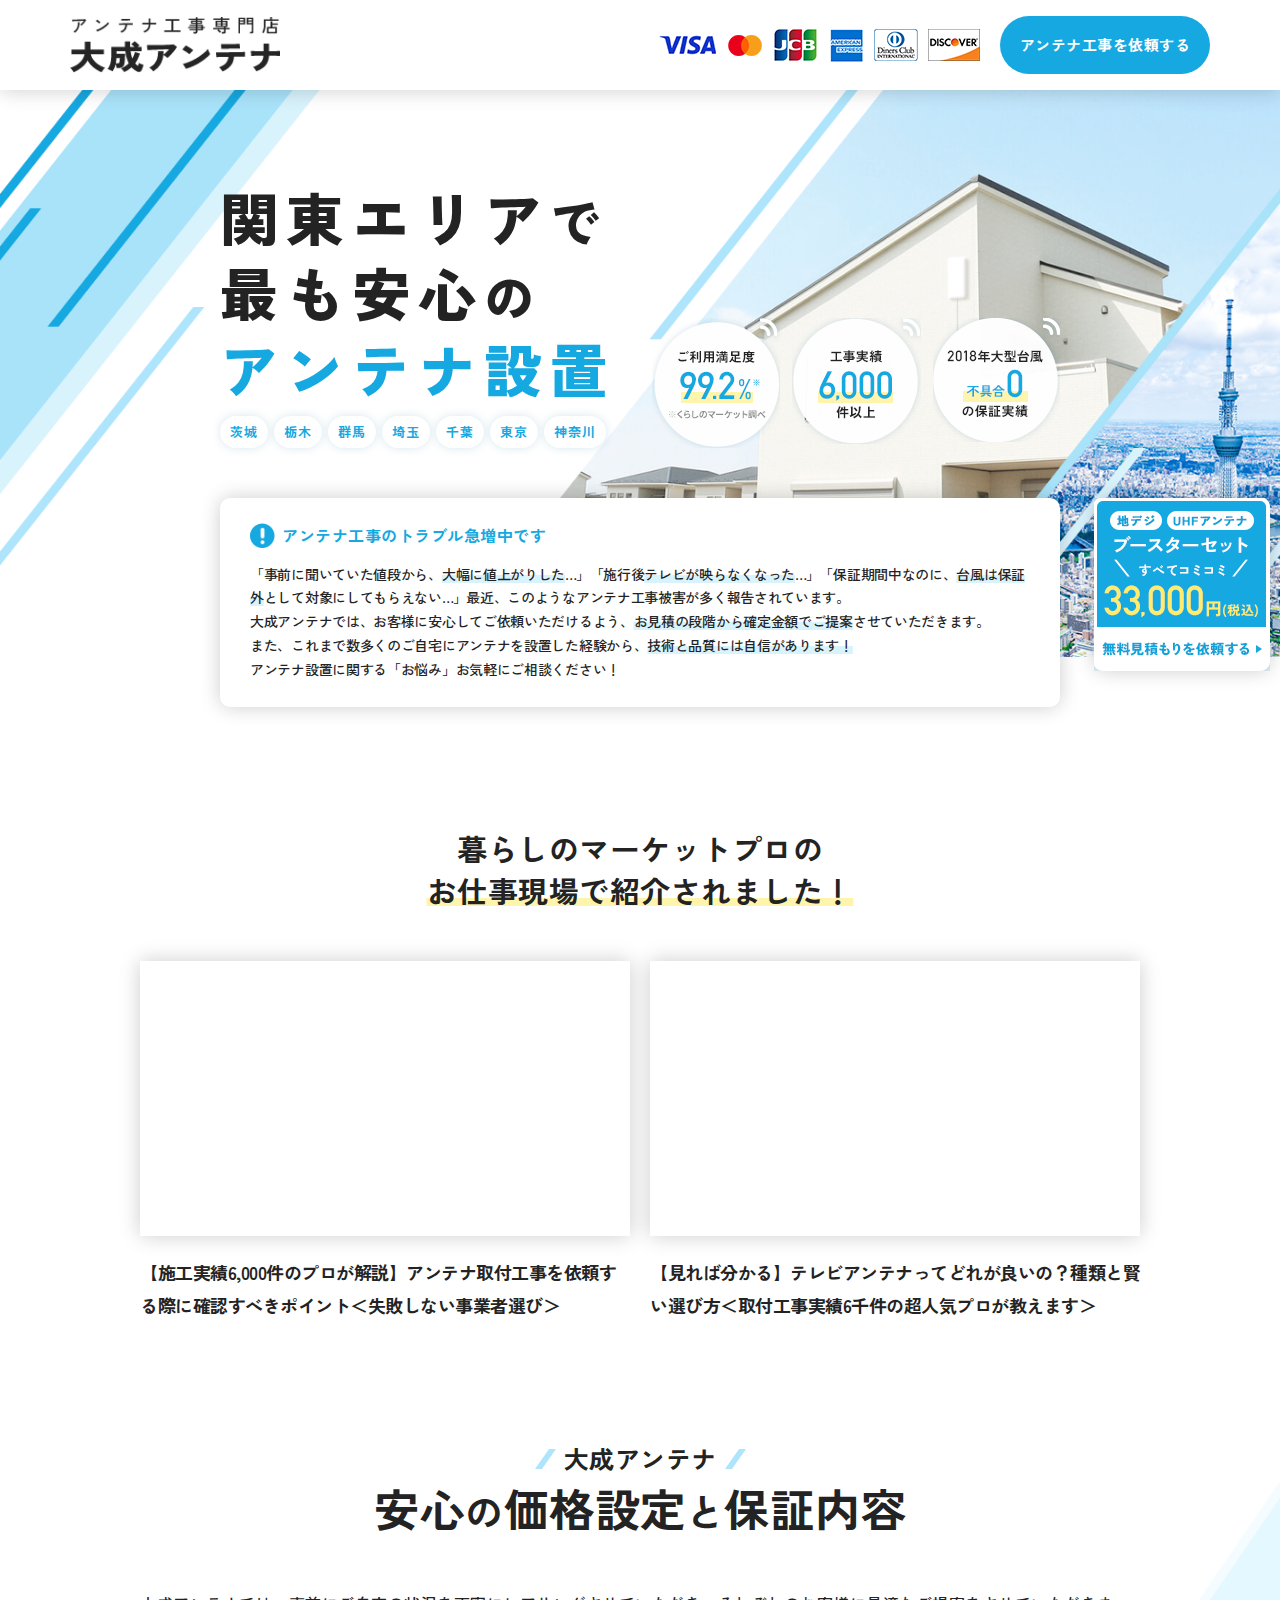
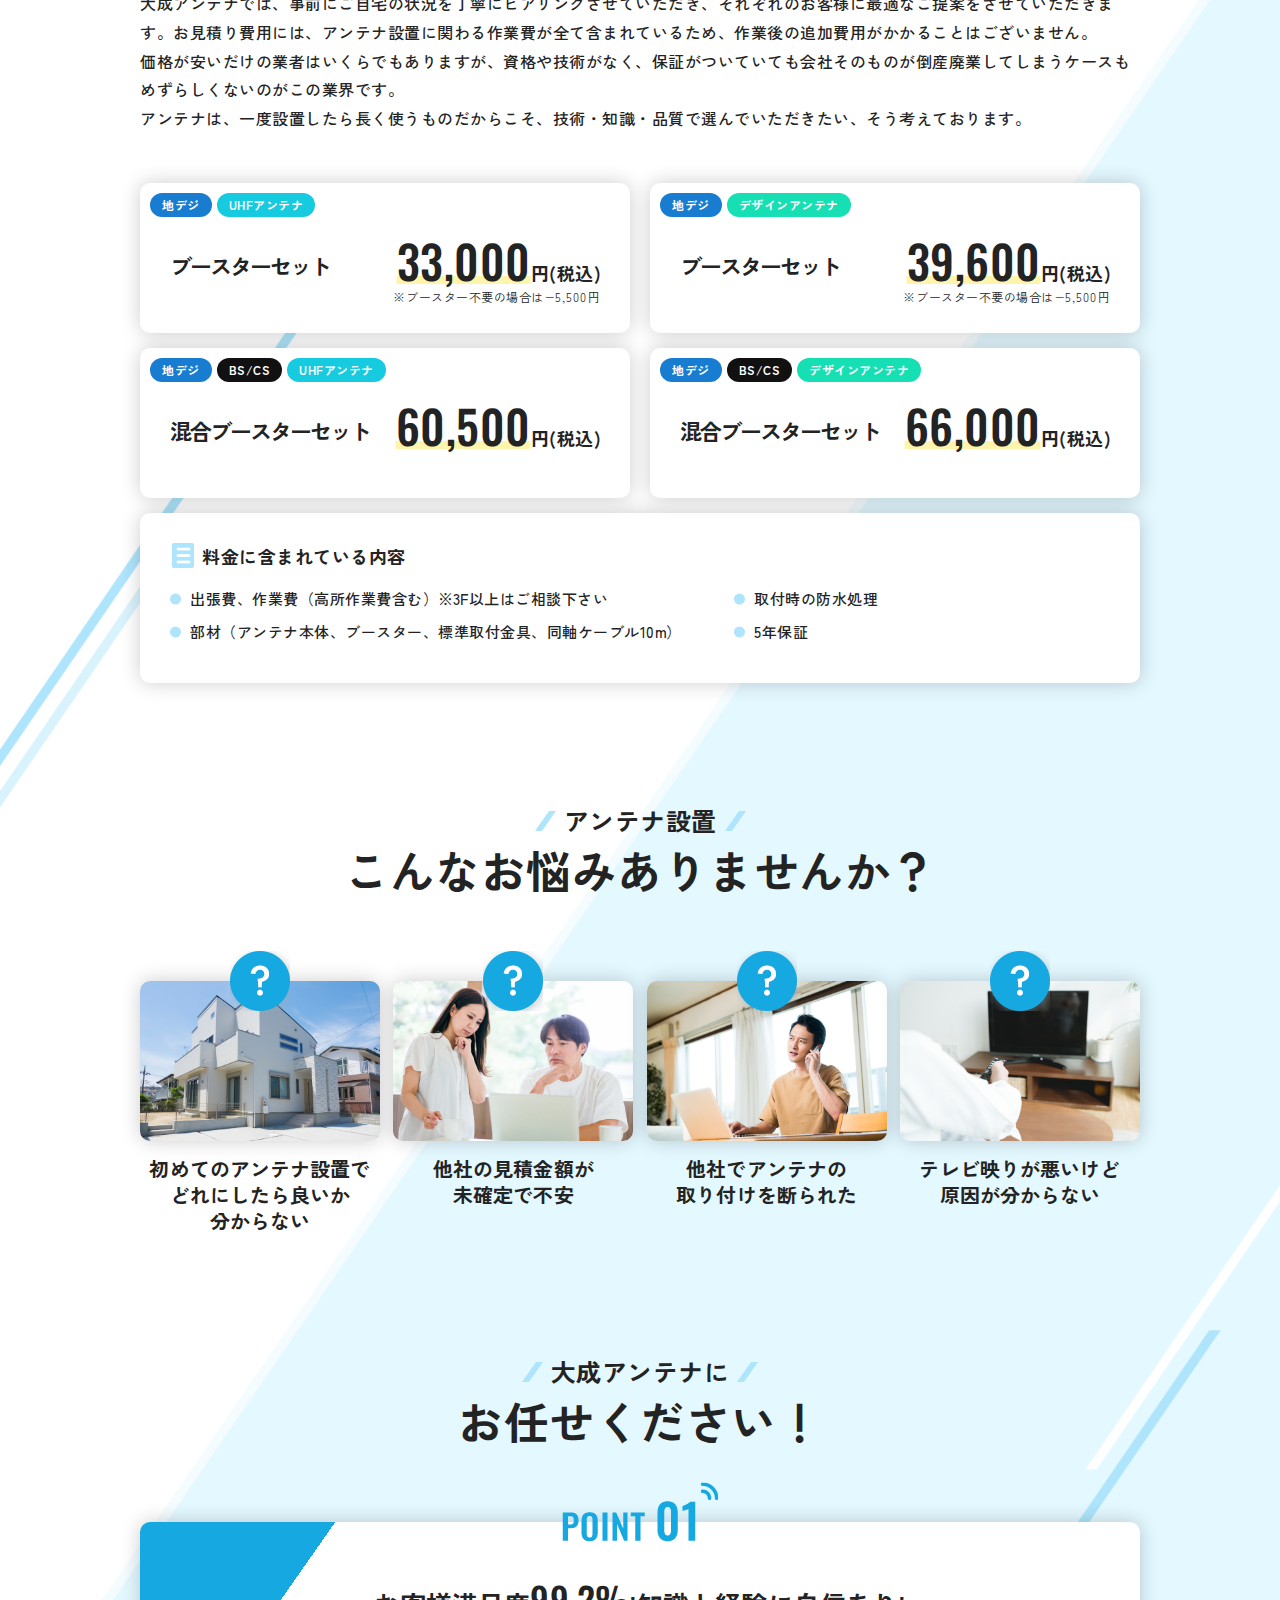
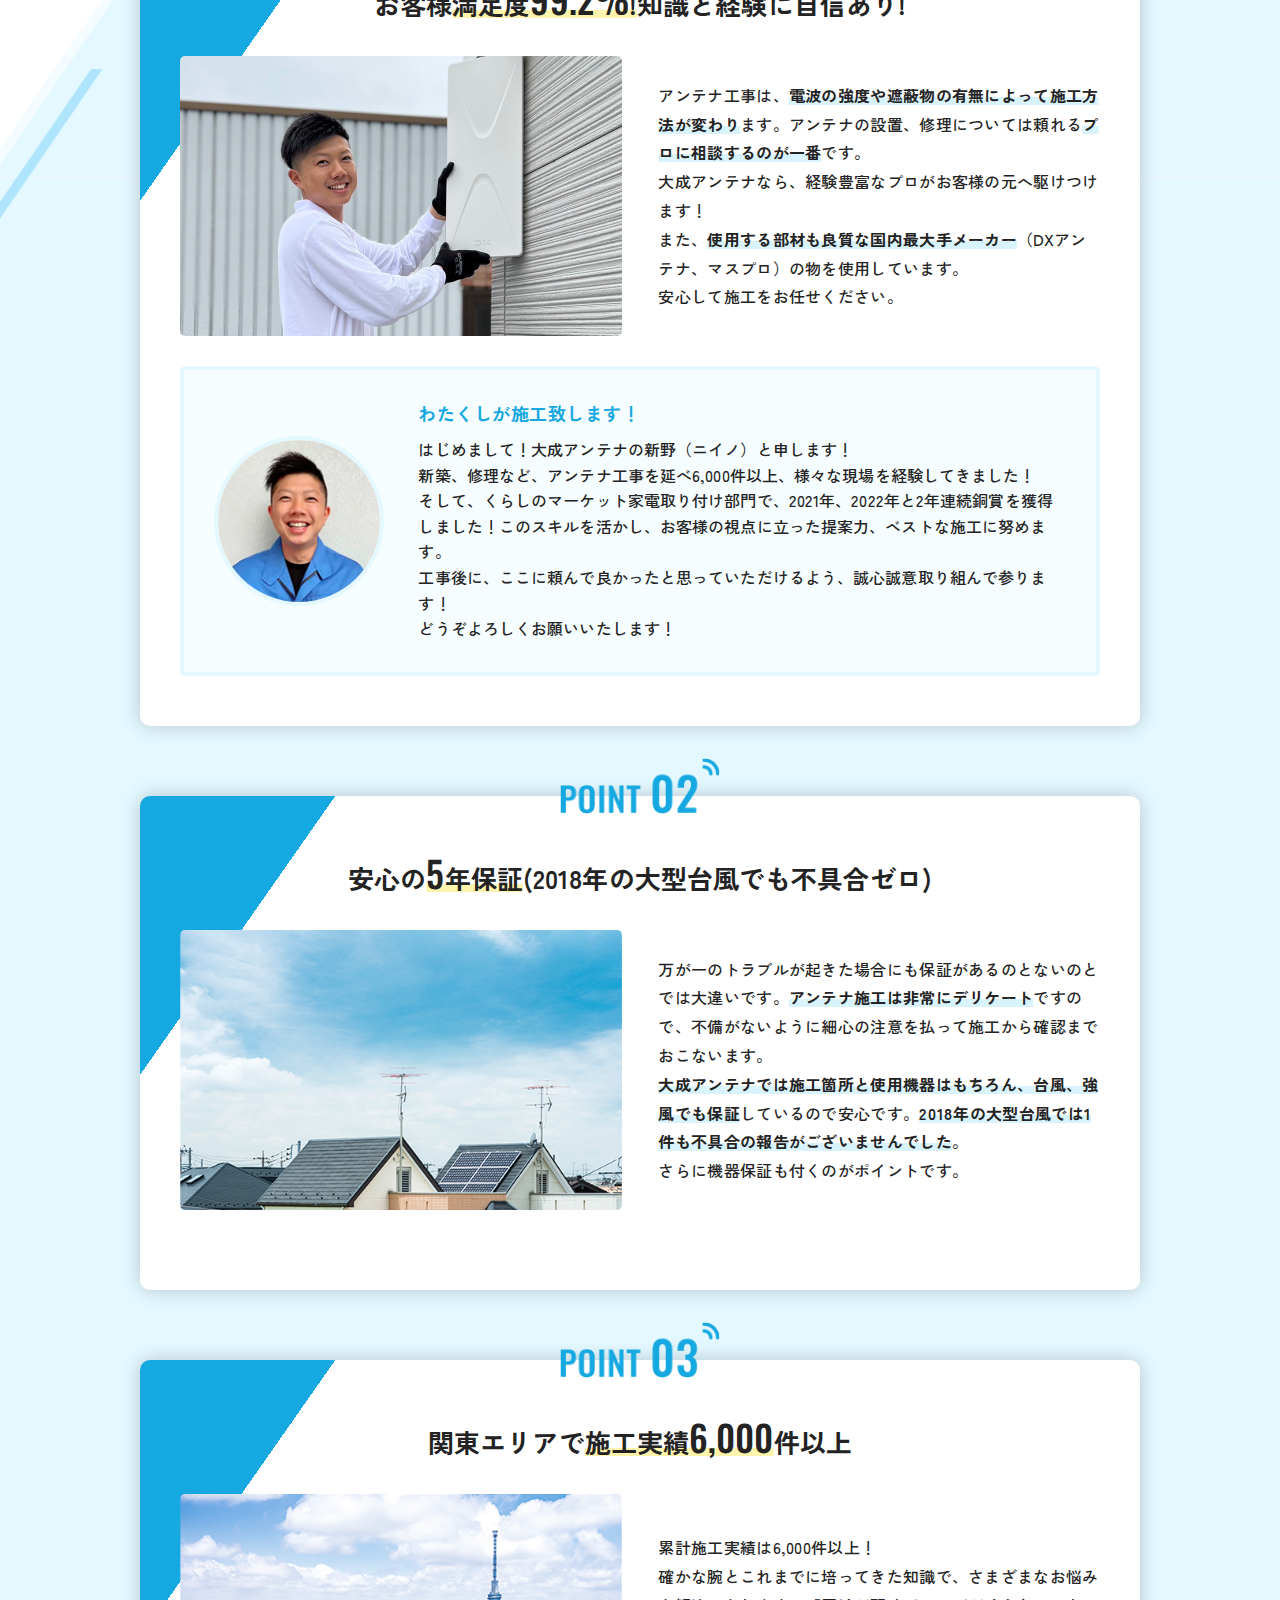
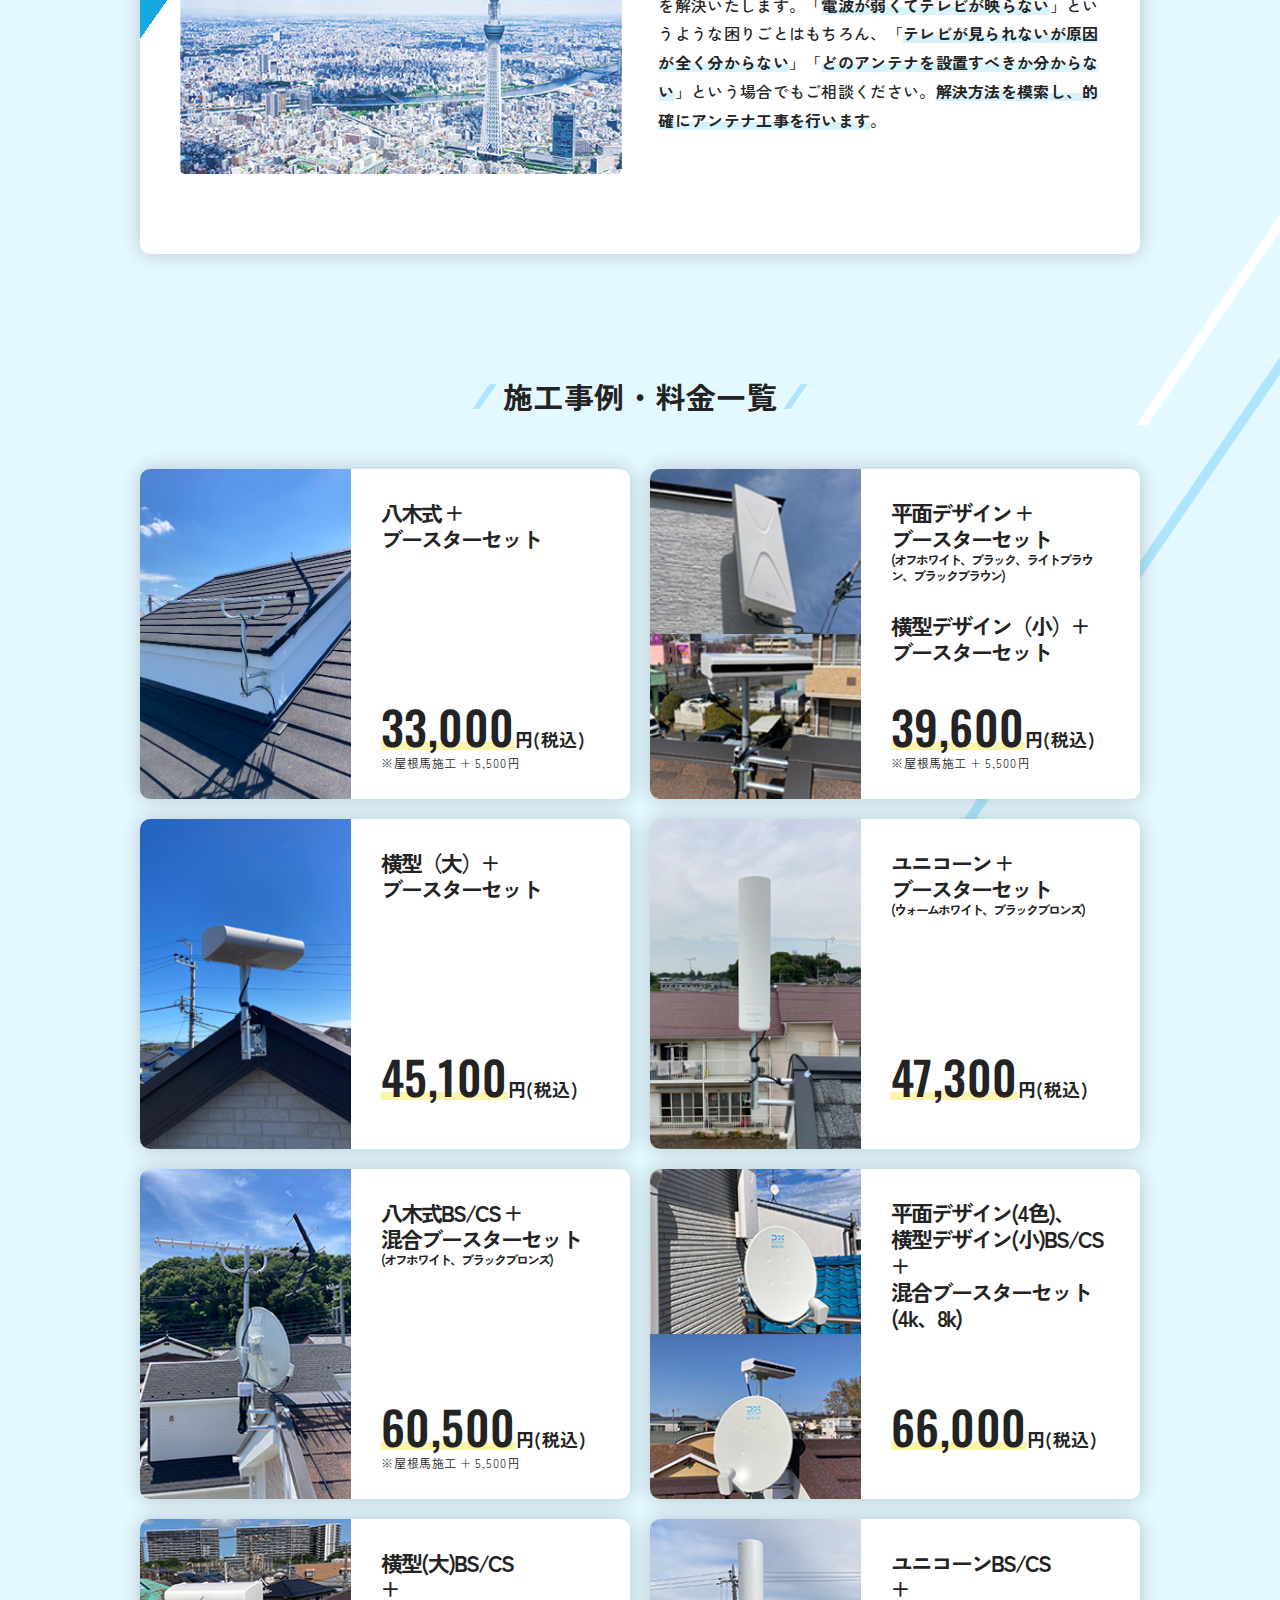
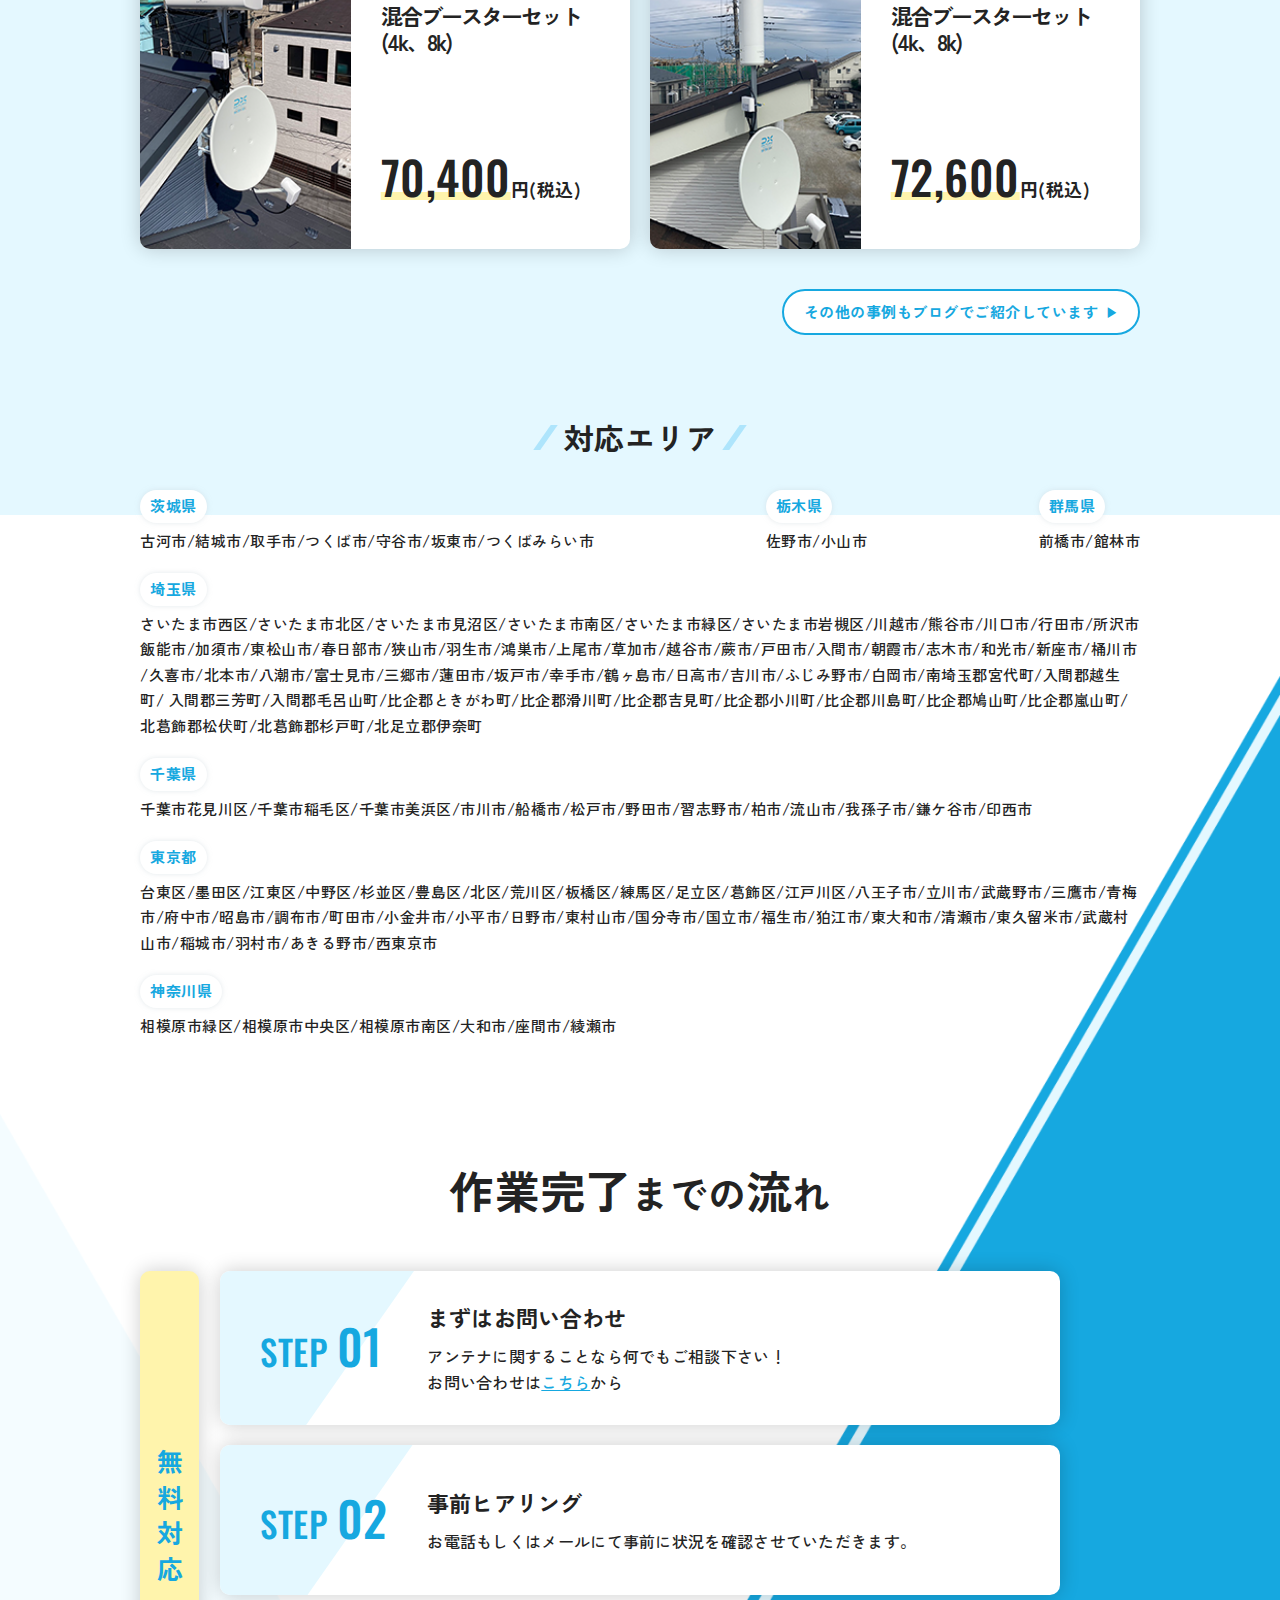
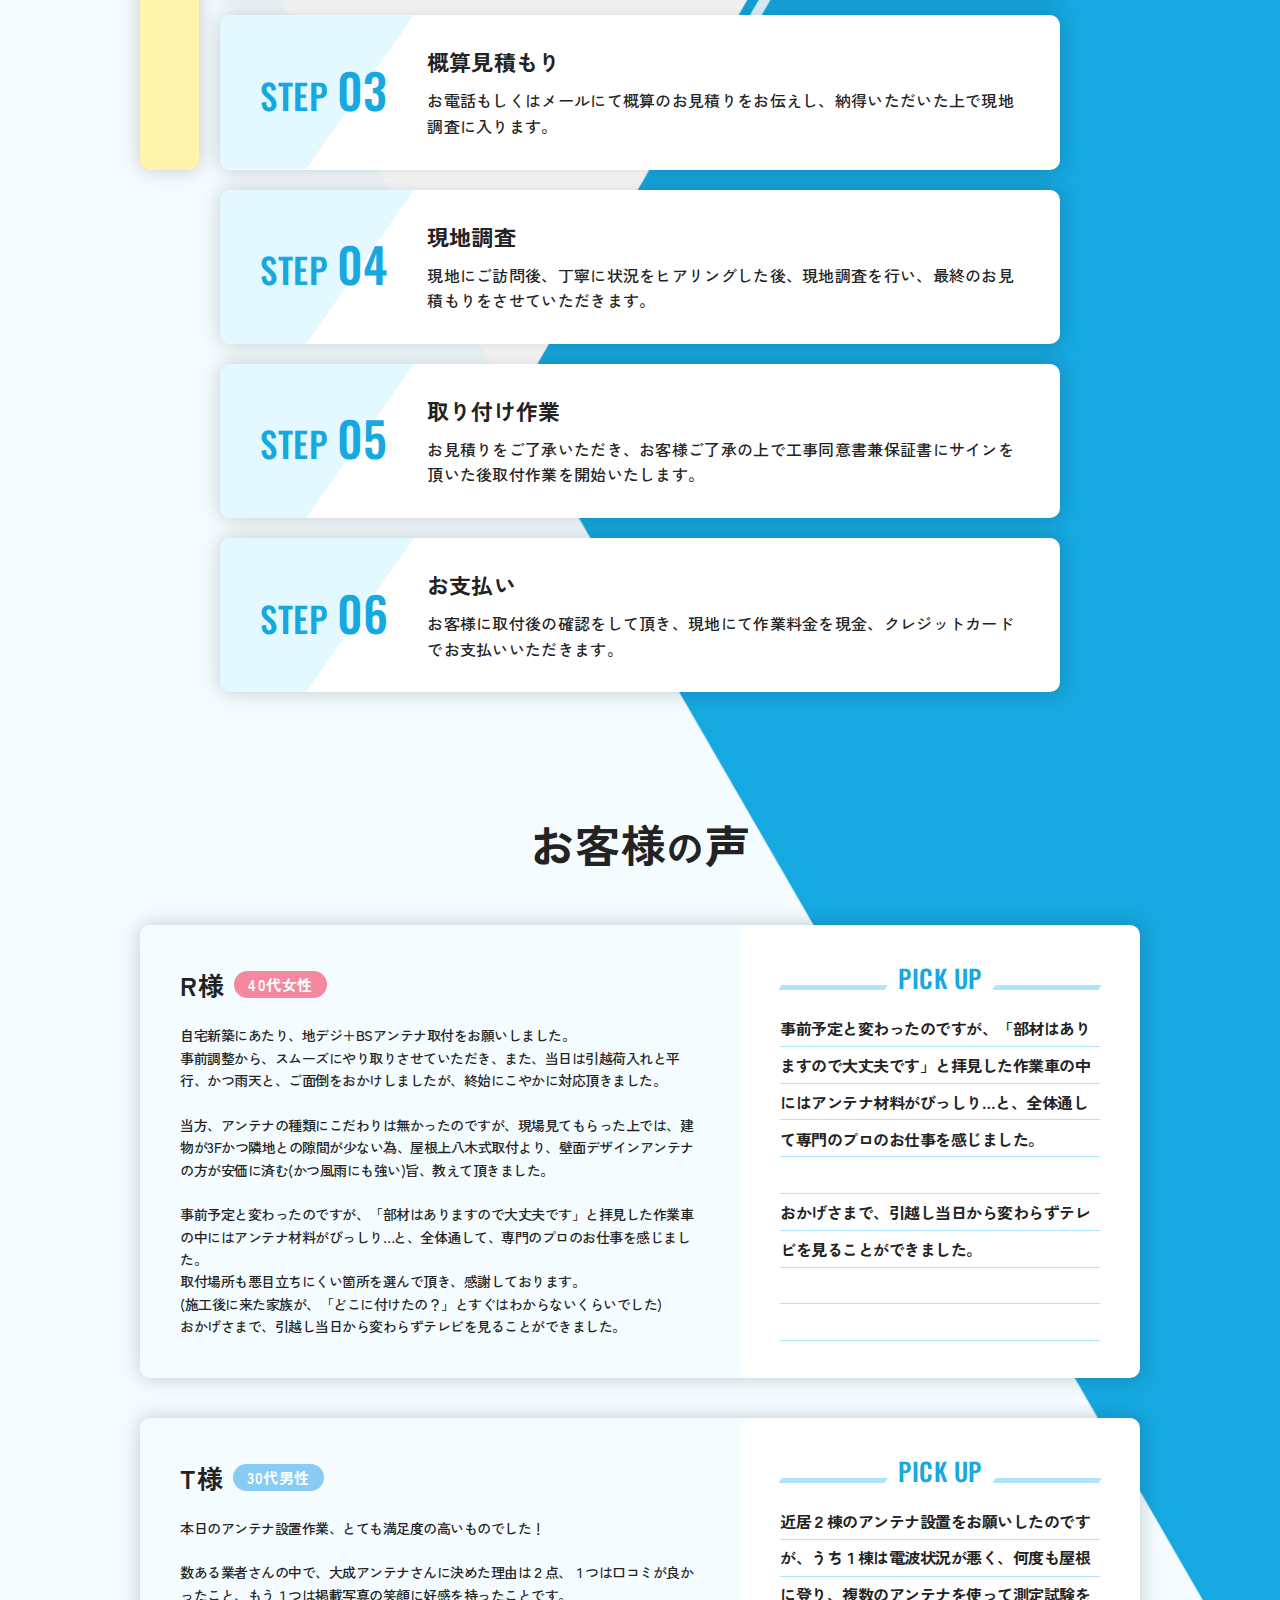
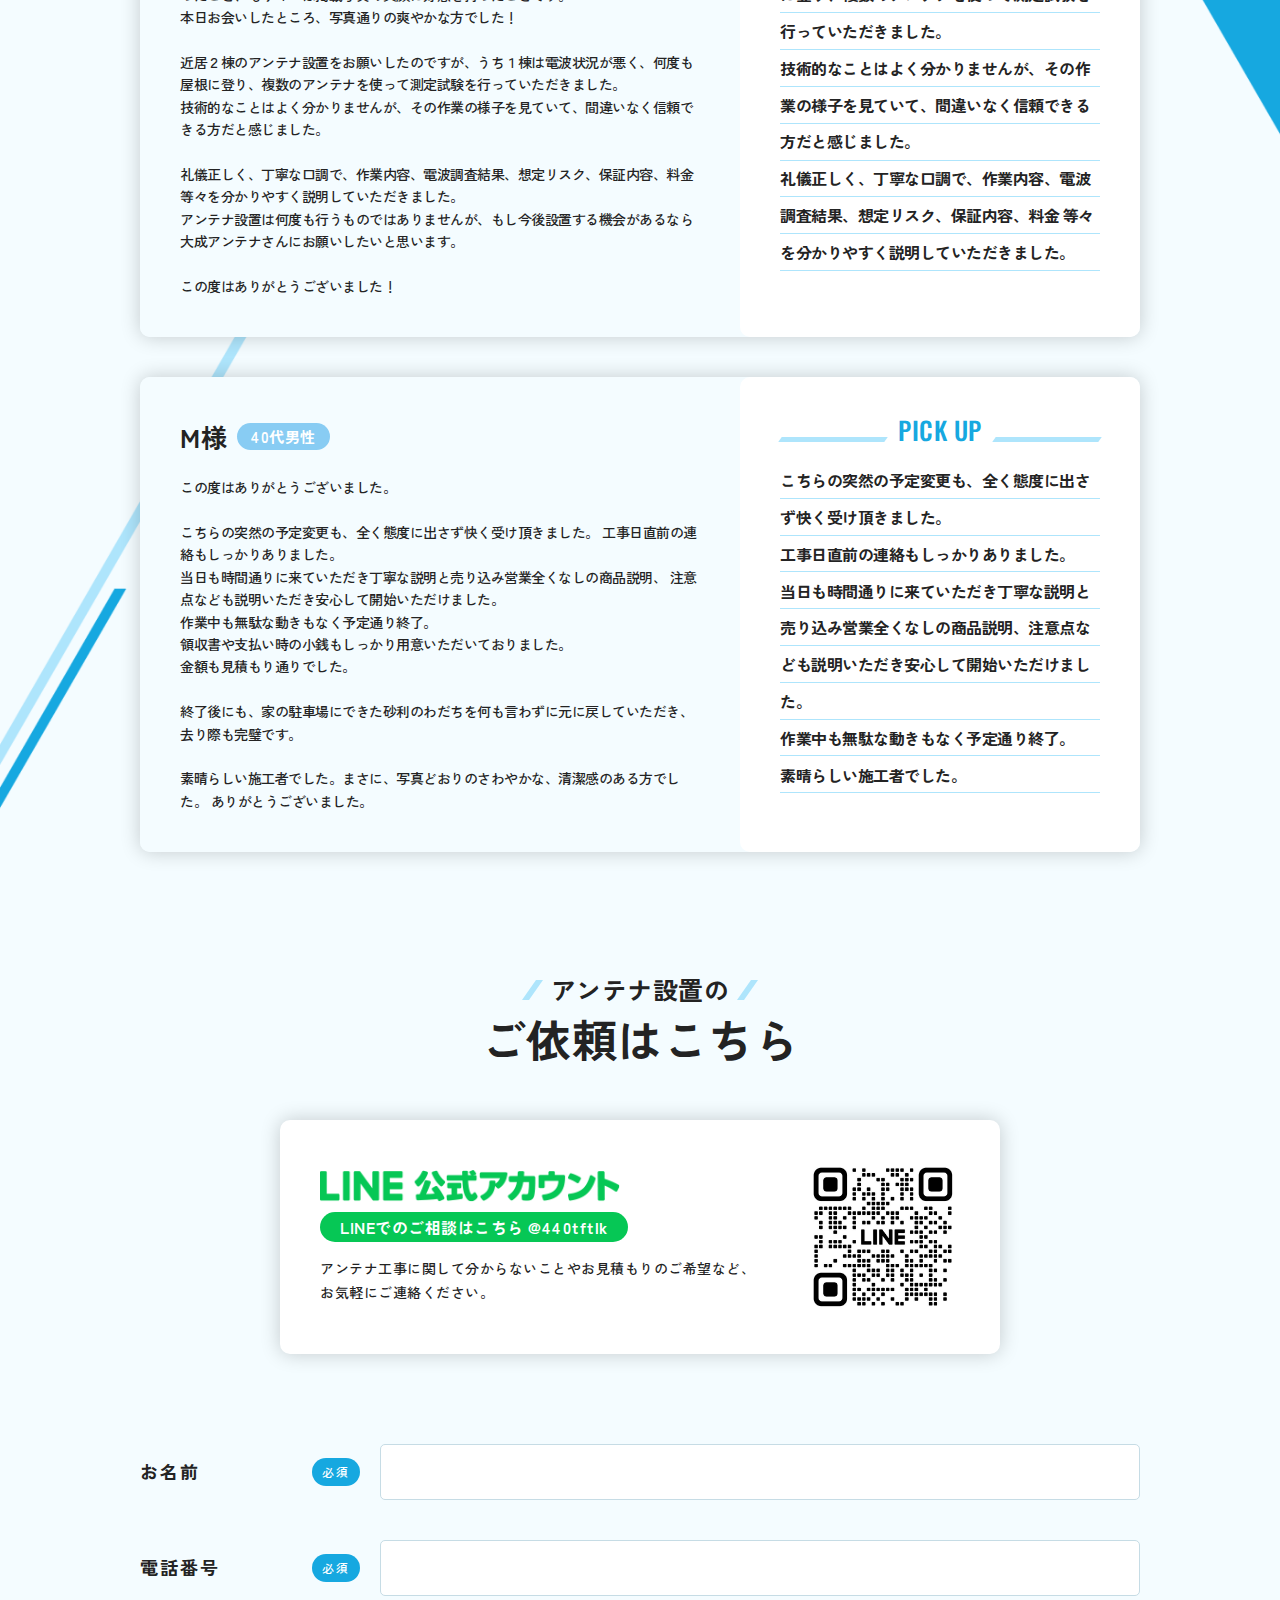
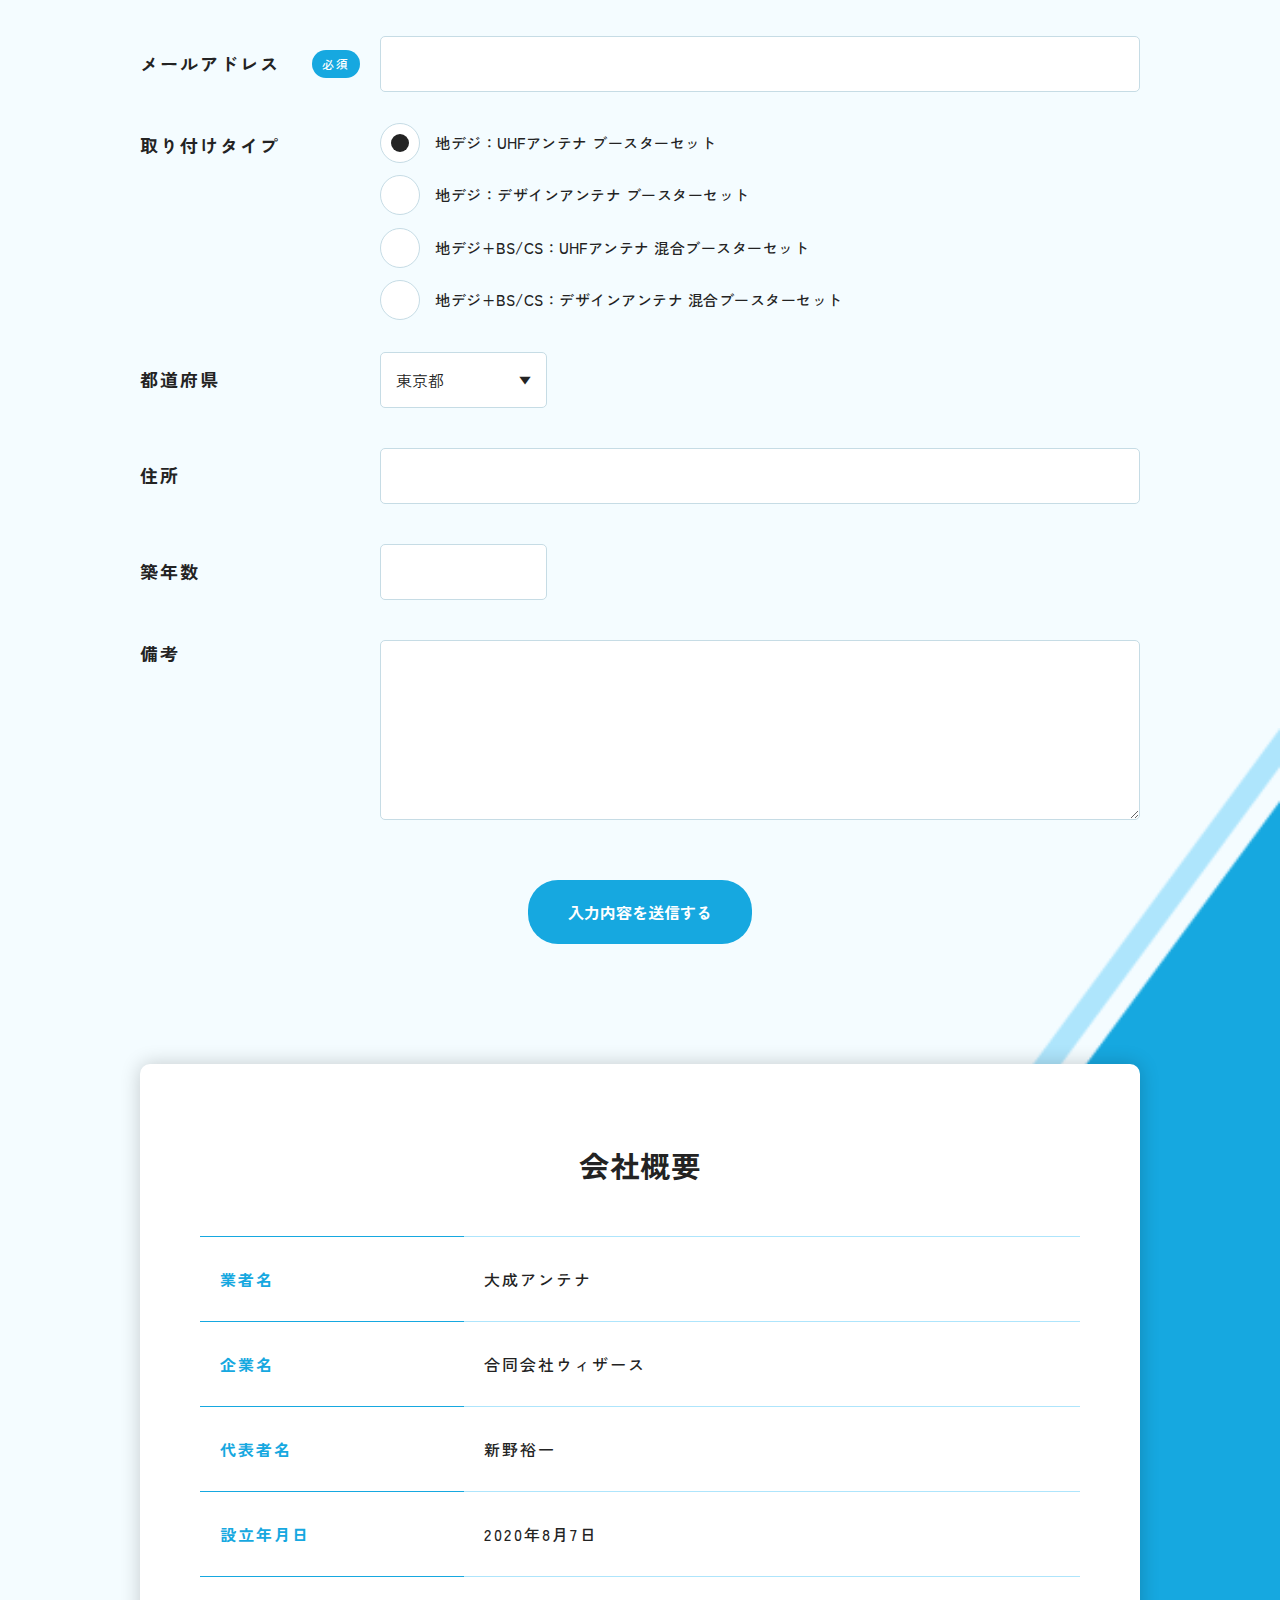
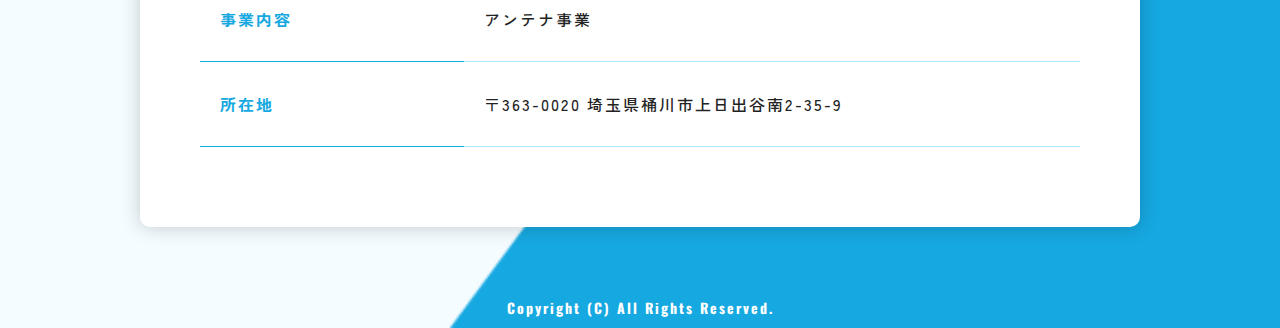
==== commit 8bff1520: "about sectionを作成" ====
--- a/index.html
+++ b/index.html
@@ -702,6 +702,43 @@
         </div>
     </section>
 
+    <!-- about -->
+    <section class="about">
+        <div class="container">
+            <div class="card_area">
+                <h2 class="sub_title">会社概要</h2>
+                <table>
+                    <tbody>
+                        <tr>
+                            <th>業者名</th>
+                            <td>大成アンテナ</td>
+                        </tr>
+                        <tr>
+                            <th>企業名</th>
+                            <td>合同会社ウィザース</td>
+                        </tr>
+                        <tr>
+                            <th>代表者名</th>
+                            <td>新野裕一</td>
+                        </tr>
+                        <tr>
+                            <th>設立年月日</th>
+                            <td>2020年8月7日</td>
+                        </tr>
+                        <tr>
+                            <th>事業内容</th>
+                            <td>アンテナ事業</td>
+                        </tr>
+                        <tr>
+                            <th>所在地</th>
+                            <td>〒363-0020<br class="sp"> 埼玉県桶川市上日出谷南2-35-9</td>
+                        </tr>
+                    </tbody>
+                </table>
+            </div>
+        </div>
+    </section>
+
     <!-- footer -->
     <footer>
         <p class="copyright">Copyright (C) All Rights Reserved.</p>
--- a/css/style.css
+++ b/css/style.css
@@ -596,8 +596,8 @@
 .main_bg2:after {
   content: "";
   display: inline-block;
-  width: 380px;
-  height: 510px;
+  width: 65%;
+  height: 1200px;
   background: url(../images/bottom_bg.png) center center/100% 100% no-repeat;
   position: absolute;
   bottom: 0;
@@ -606,15 +606,15 @@
 
 @media screen and (max-width: 1024px) {
   .main_bg2:after {
-    width: 260px;
-    height: 360px;
+    width: 70%;
+    height: 1000px;
   }
 }
 
 @media screen and (max-width: 767px) {
   .main_bg2:after {
-    width: 180px;
-    height: 260px;
+    width: 80%;
+    height: 900px;
   }
 }
 
@@ -1975,13 +1975,12 @@
   font-weight: bold;
   letter-spacing: .2rem;
   width: 22%;
-  margin-bottom: 30px;
+  margin-bottom: 40px;
 }
 
 @media screen and (max-width: 1024px) {
   .contact .contact_form dl dt {
     width: 28%;
-    margin-bottom: 10px;
   }
 }
 
@@ -1991,6 +1990,7 @@
         -ms-flex-pack: start;
             justify-content: flex-start;
     width: 100%;
+    margin-bottom: 10px;
   }
 }
 
@@ -2215,6 +2215,70 @@
   cursor: pointer;
 }
 
+.about {
+  position: relative;
+  z-index: 2;
+}
+
+.about h2.sub_title {
+  font-size: 3rem;
+}
+
+.about .card_area {
+  background-color: #fff;
+  padding: 80px 60px;
+  -webkit-box-sizing: border-box;
+          box-sizing: border-box;
+  border-radius: 10px;
+  -webkit-box-shadow: 0 0 20px rgba(0, 0, 0, 0.2);
+          box-shadow: 0 0 20px rgba(0, 0, 0, 0.2);
+}
+
+@media screen and (max-width: 1024px) {
+  .about .card_area {
+    padding: 60px 40px;
+  }
+}
+
+@media screen and (max-width: 767px) {
+  .about .card_area {
+    padding: 40px 20px;
+  }
+}
+
+.about .card_area table {
+  width: 100%;
+}
+
+.about .card_area table th, .about .card_area table td {
+  letter-spacing: .2rem;
+  padding: 30px 20px;
+  -webkit-box-sizing: border-box;
+          box-sizing: border-box;
+  vertical-align: middle;
+}
+
+@media screen and (max-width: 767px) {
+  .about .card_area table th, .about .card_area table td {
+    padding: 15px 10px;
+  }
+}
+
+.about .card_area table th {
+  font-weight: bold;
+  color: #16a8e0;
+  width: 30%;
+  border-top: 1px solid #16a8e0;
+  border-bottom: 1px solid #16a8e0;
+}
+
+.about .card_area table td {
+  font-weight: 500;
+  width: 70%;
+  border-top: 1px solid #aee5fc;
+  border-bottom: 1px solid #aee5fc;
+}
+
 .thanks {
   display: -webkit-box;
   display: -ms-flexbox;
@@ -2269,7 +2333,6 @@
 /* ============================================ */
 footer {
   text-align: center;
-  padding-top: 120px;
   position: relative;
   z-index: 2;
 }
@@ -2279,6 +2342,7 @@
   font-size: 1.4rem;
   font-weight: bold;
   letter-spacing: .2rem;
+  color: #fff;
   padding: 10px;
   -webkit-box-sizing: border-box;
           box-sizing: border-box;
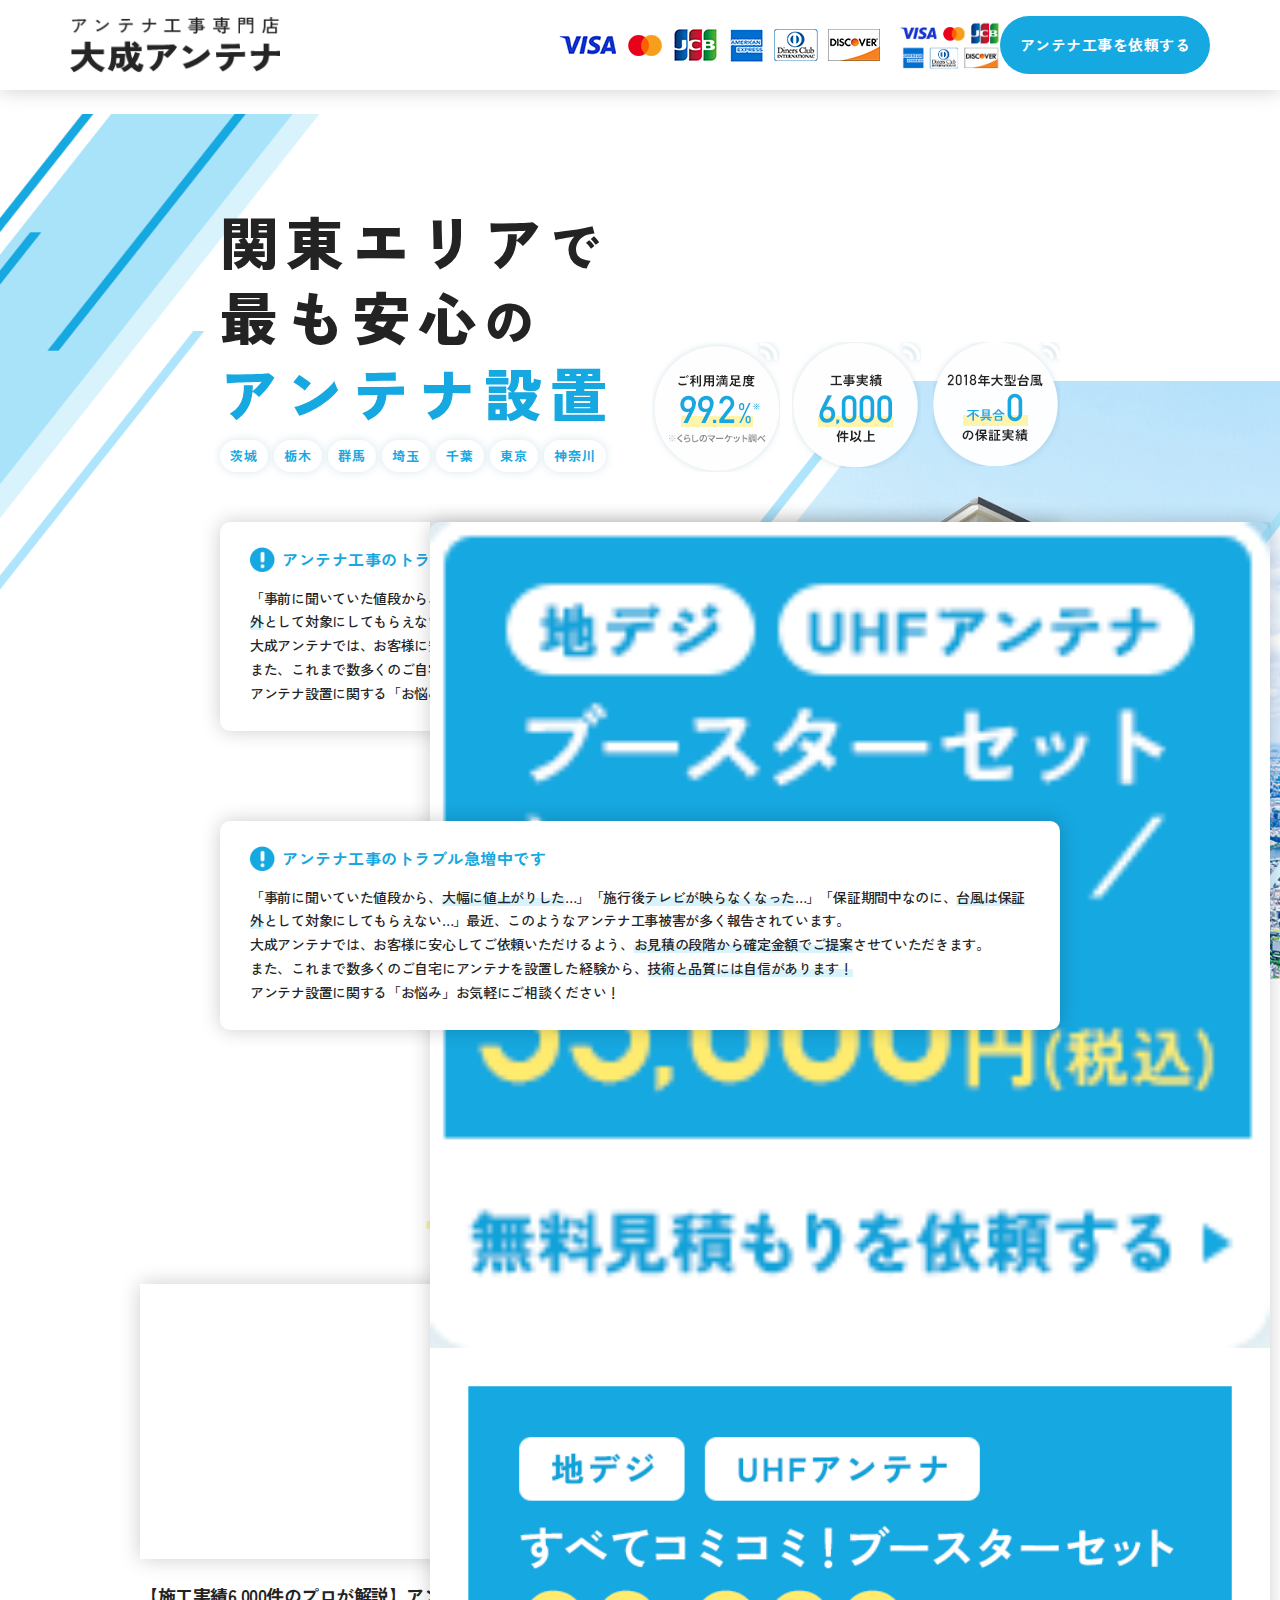
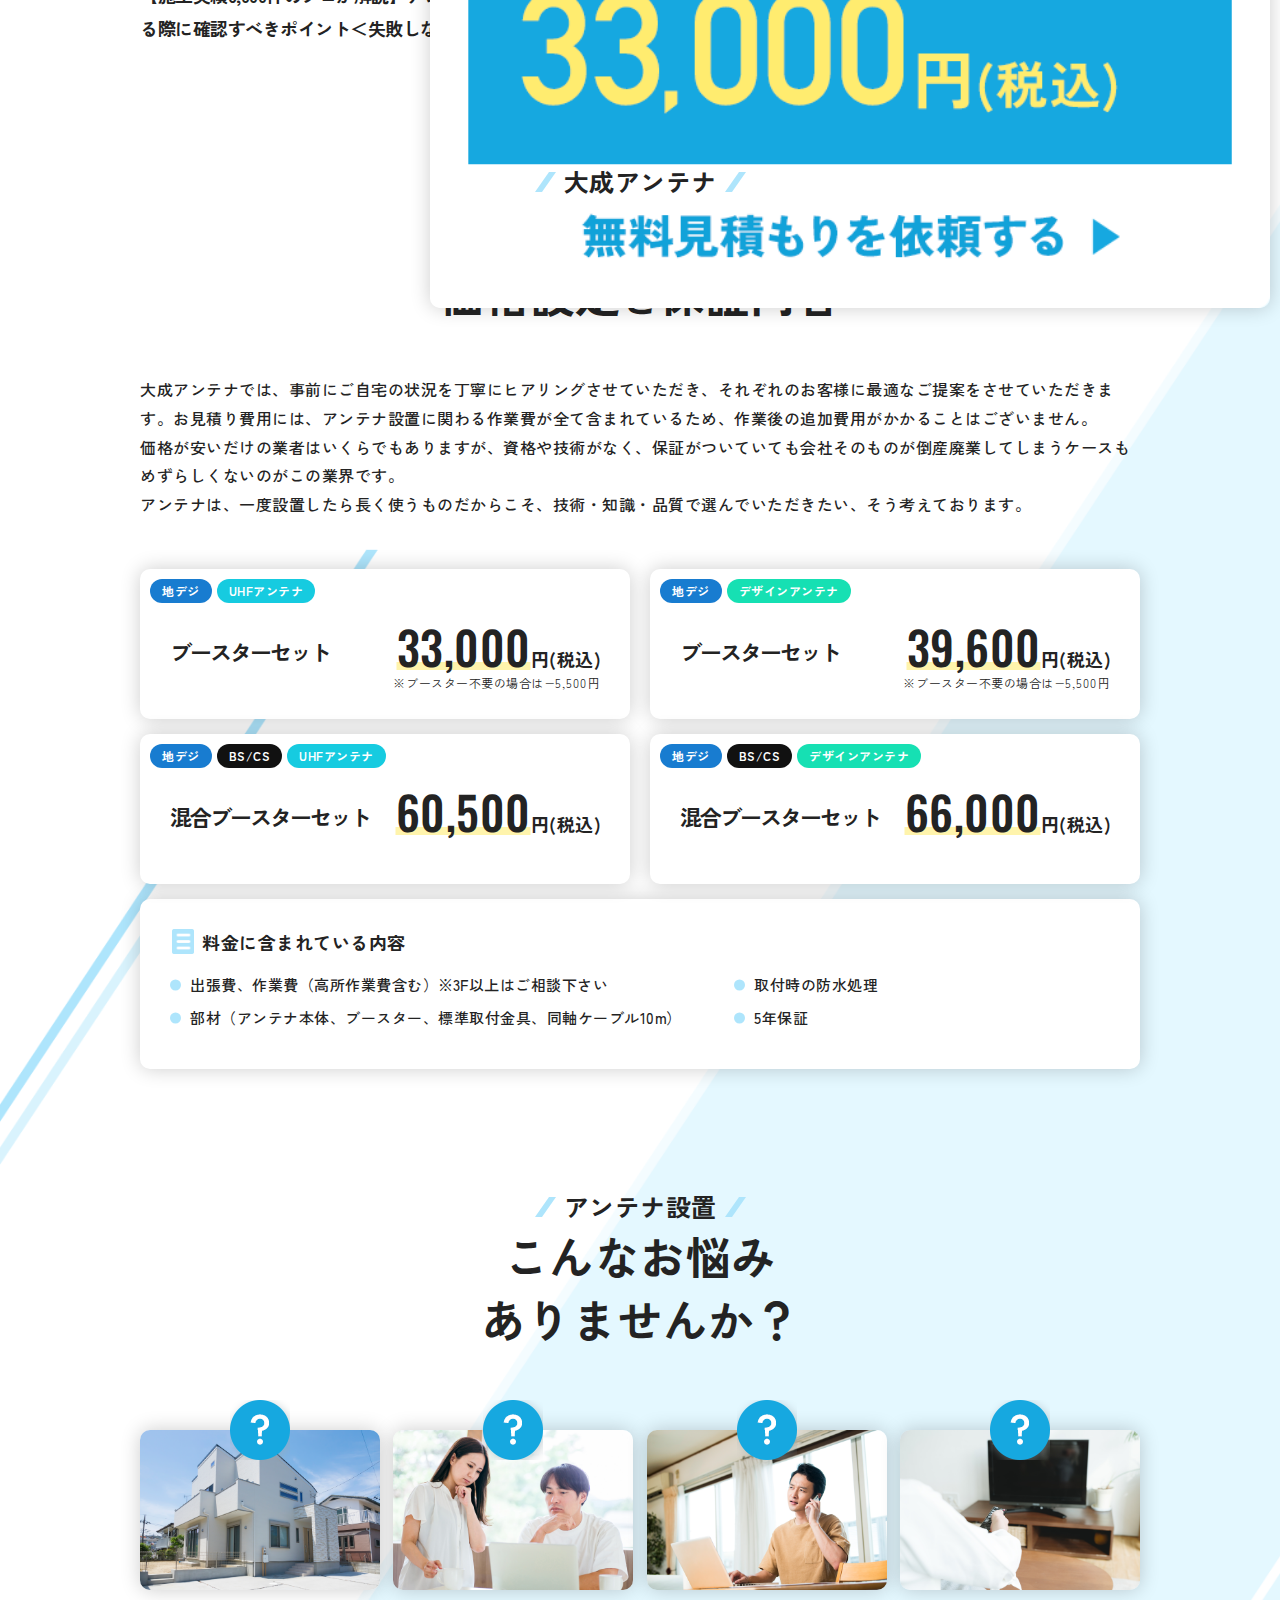
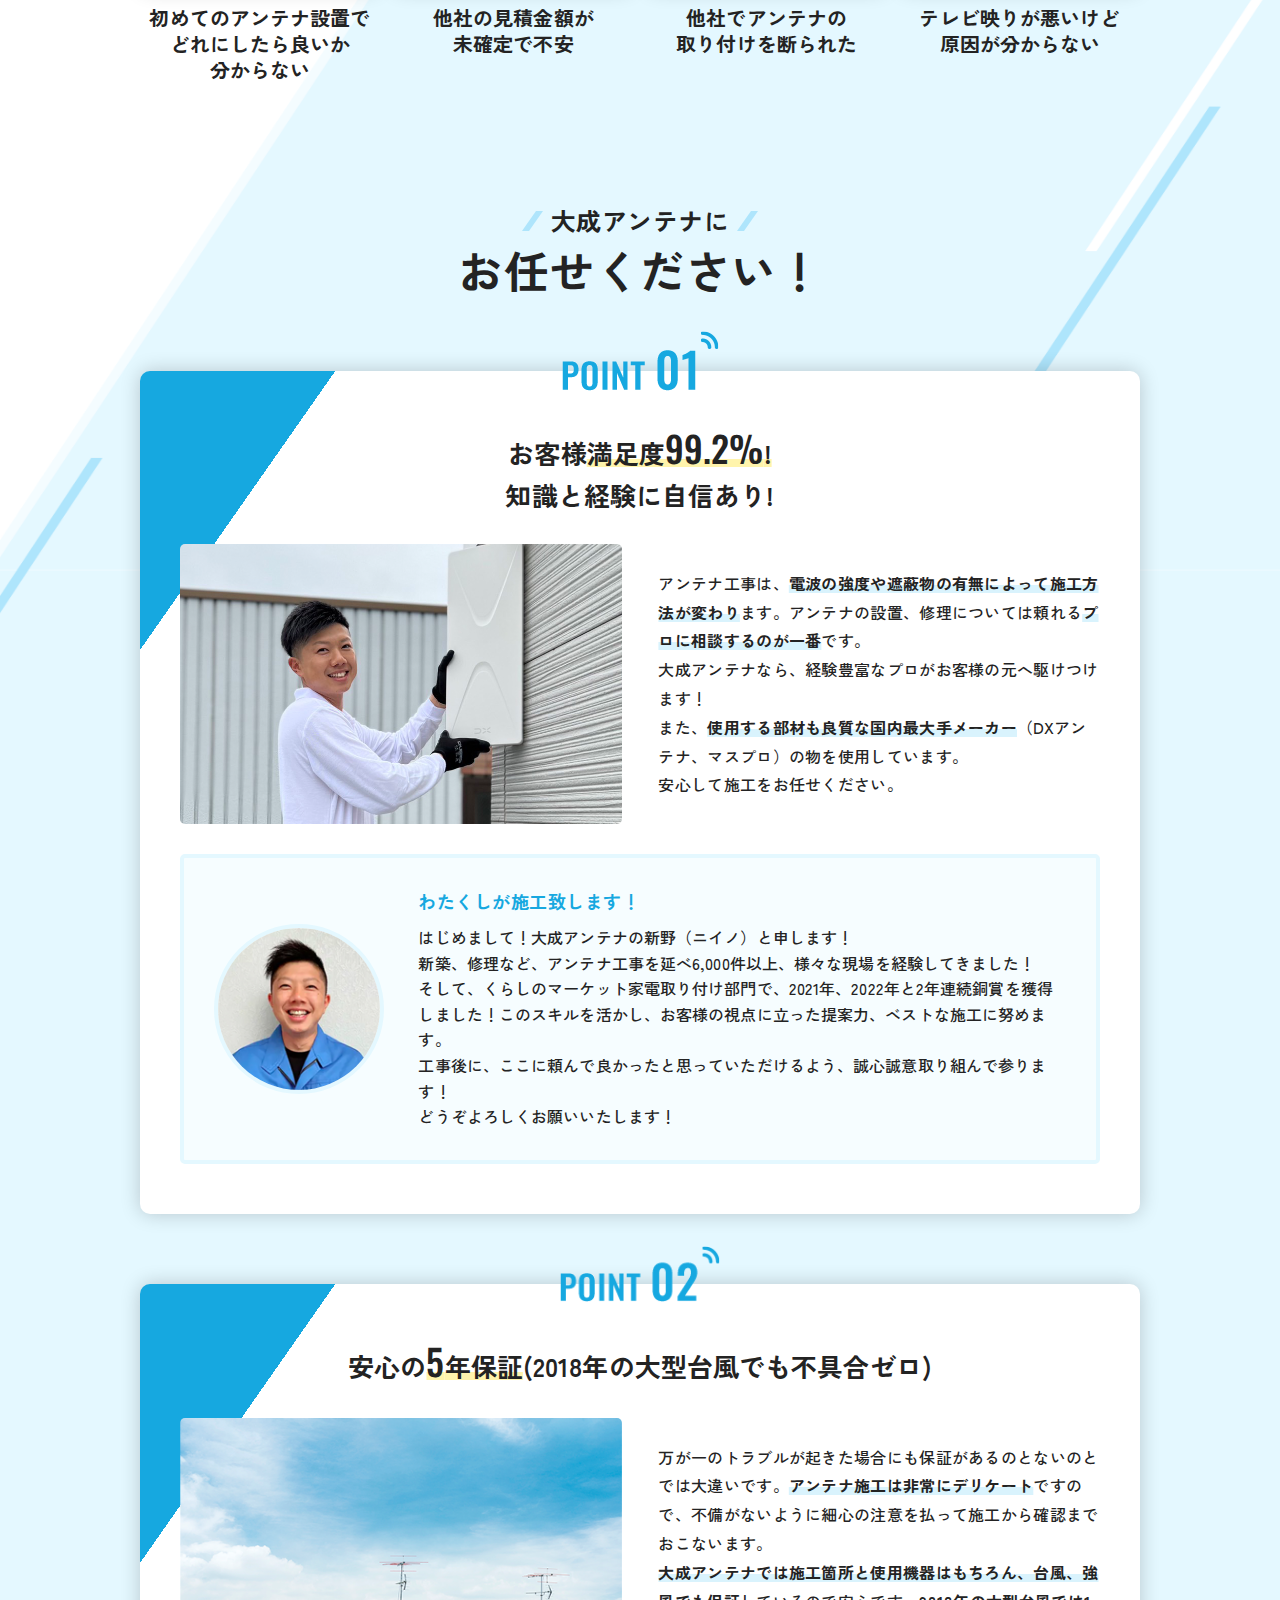
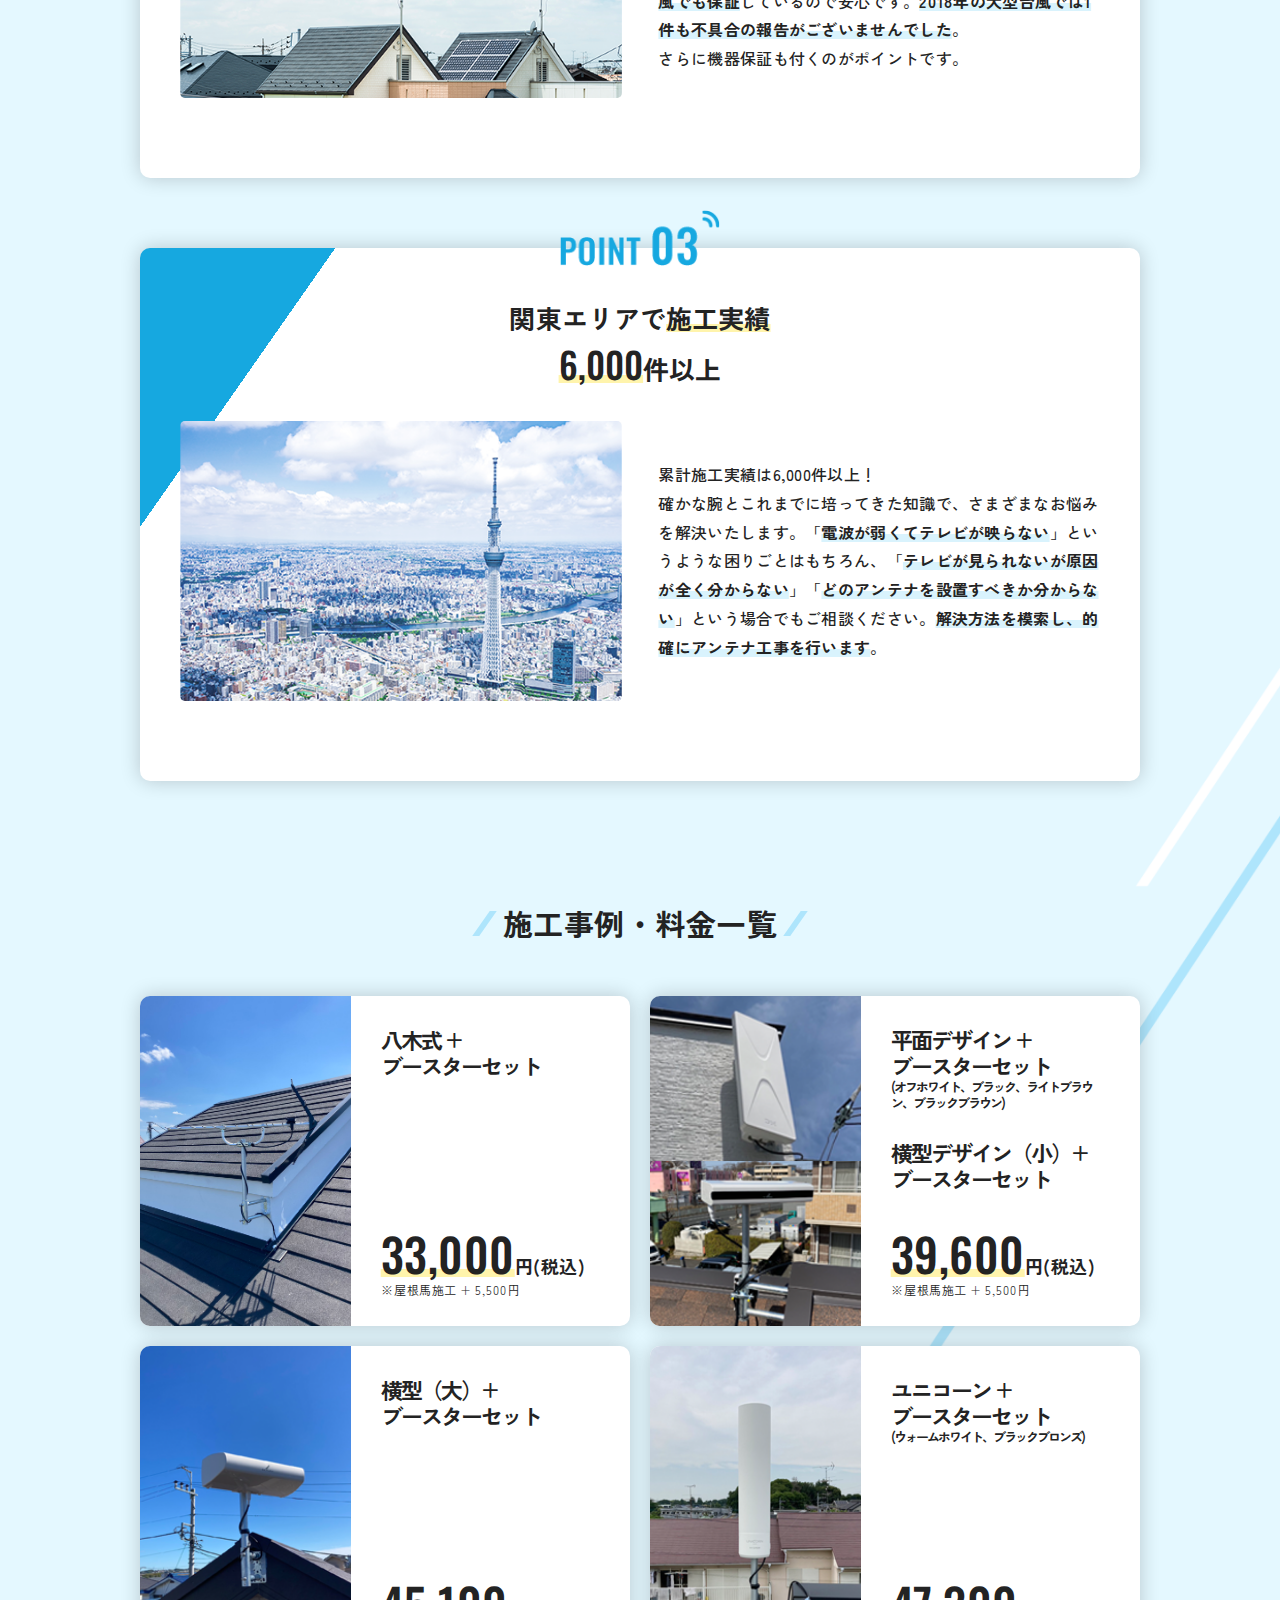
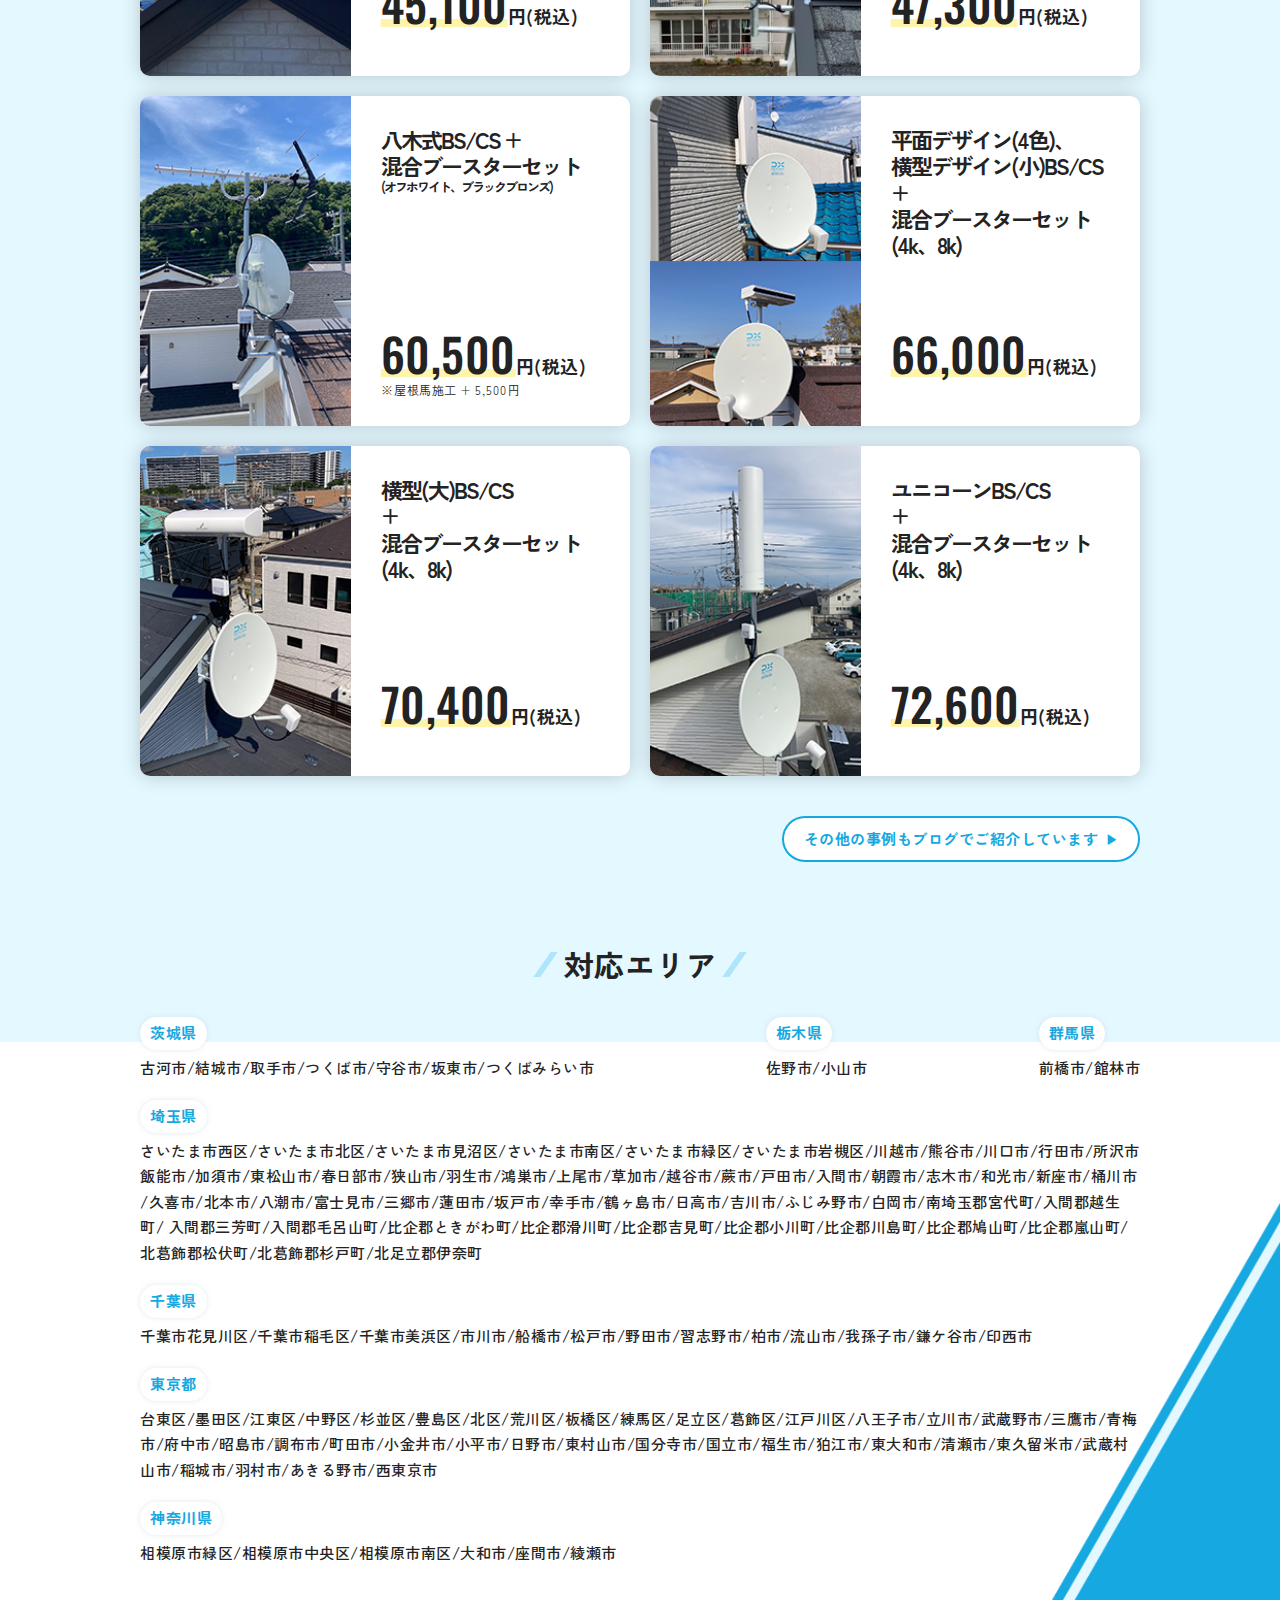
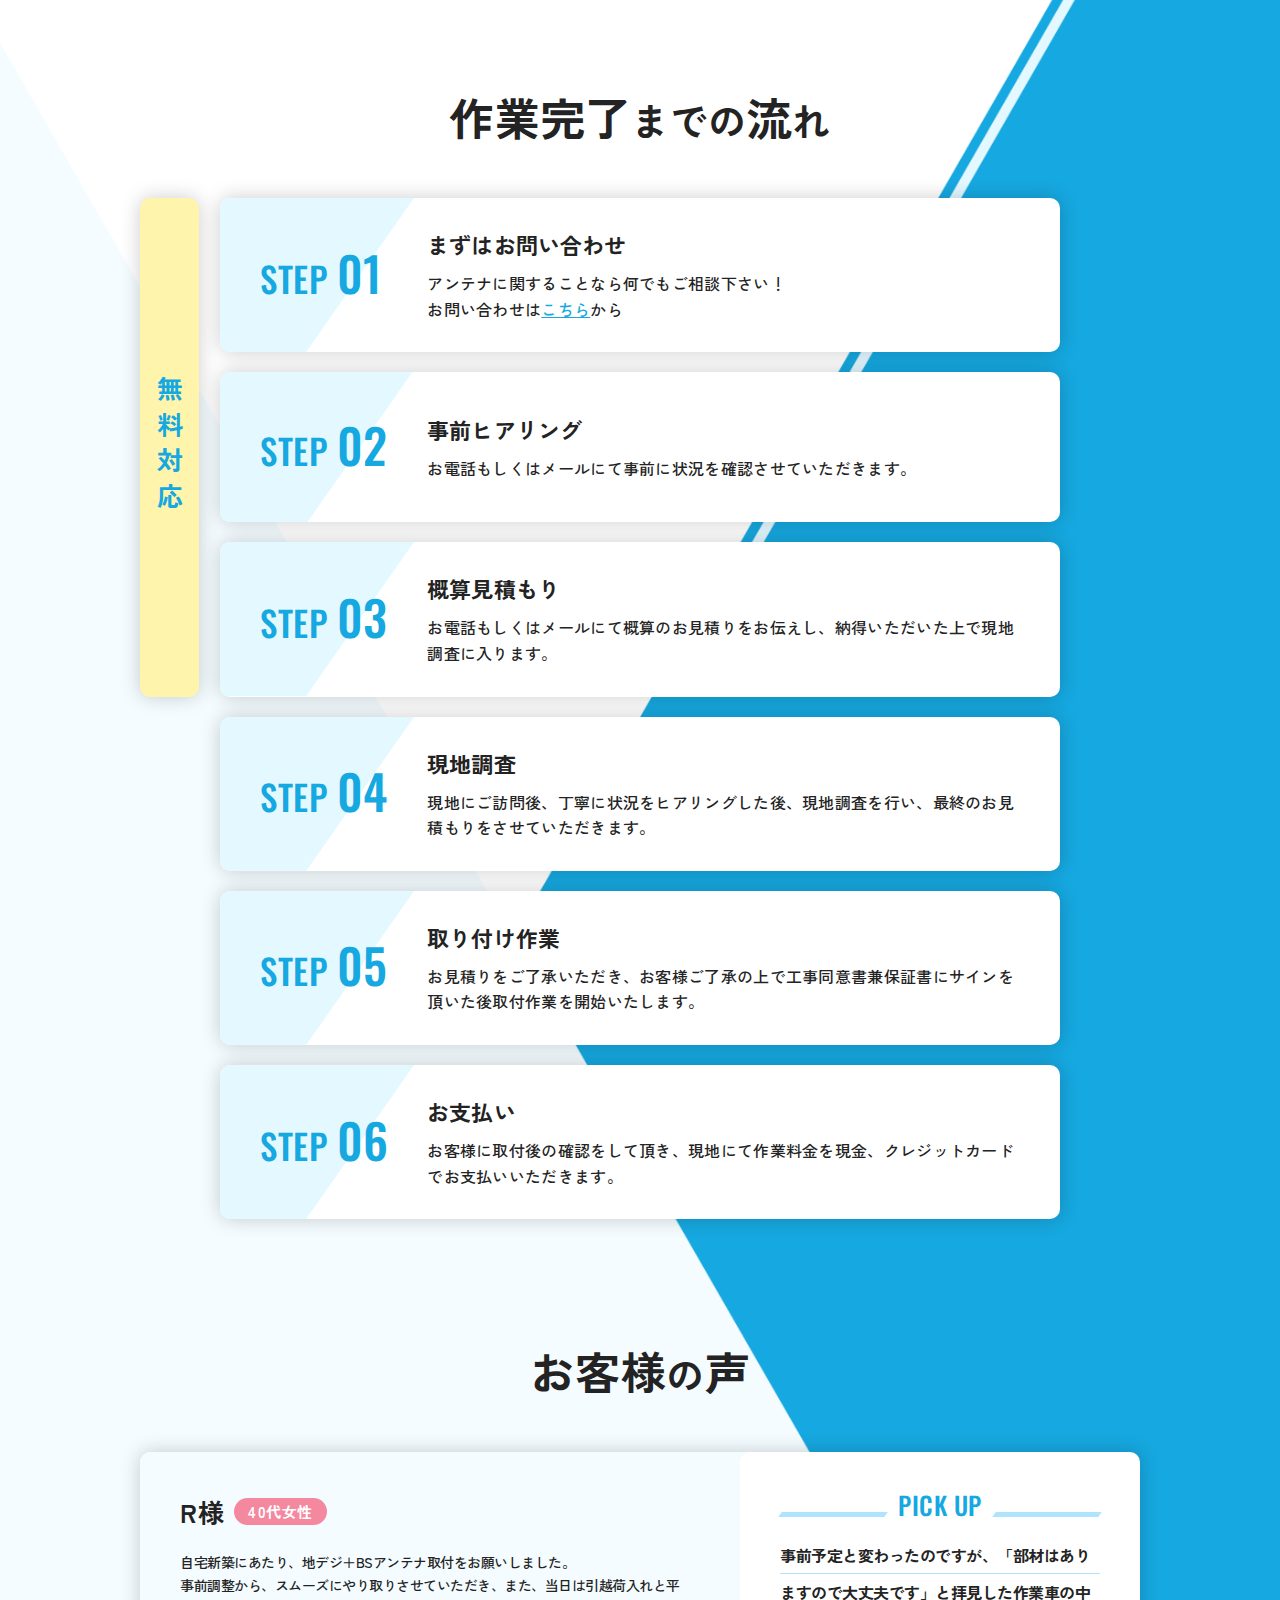
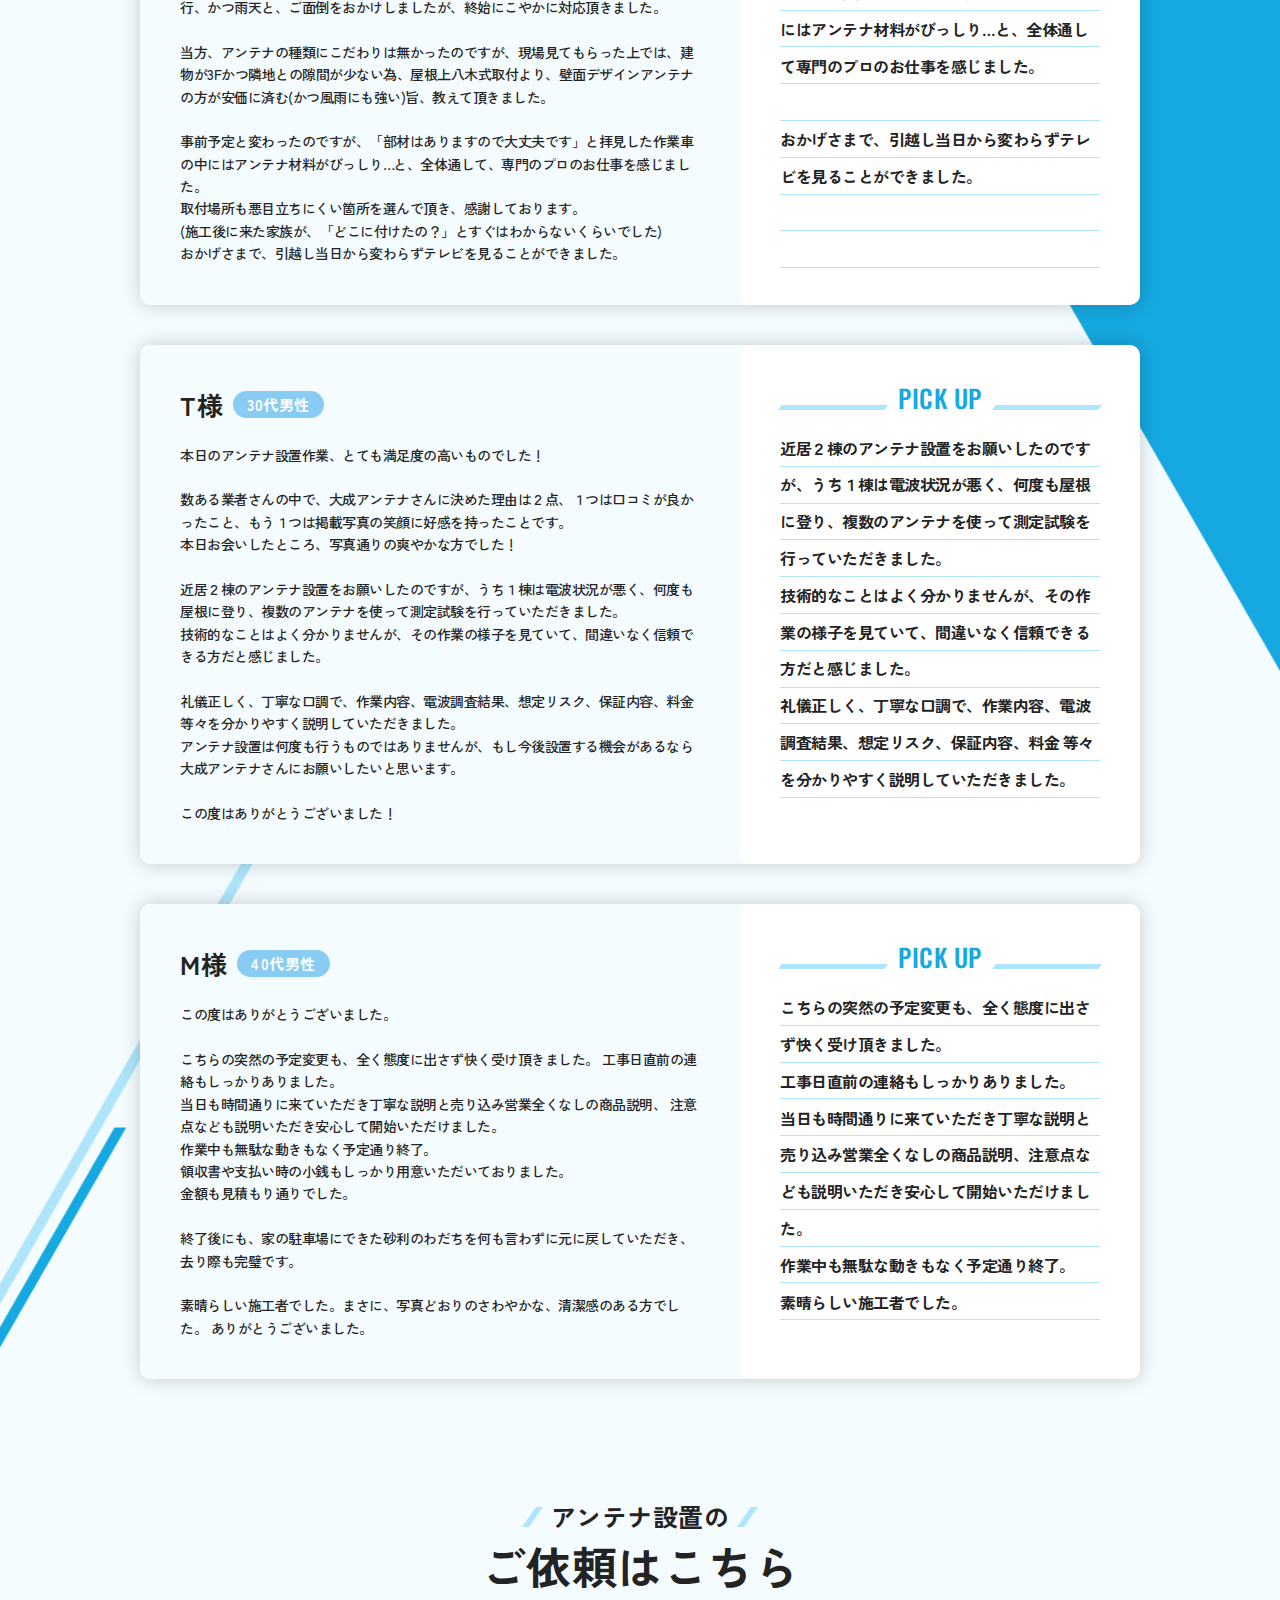
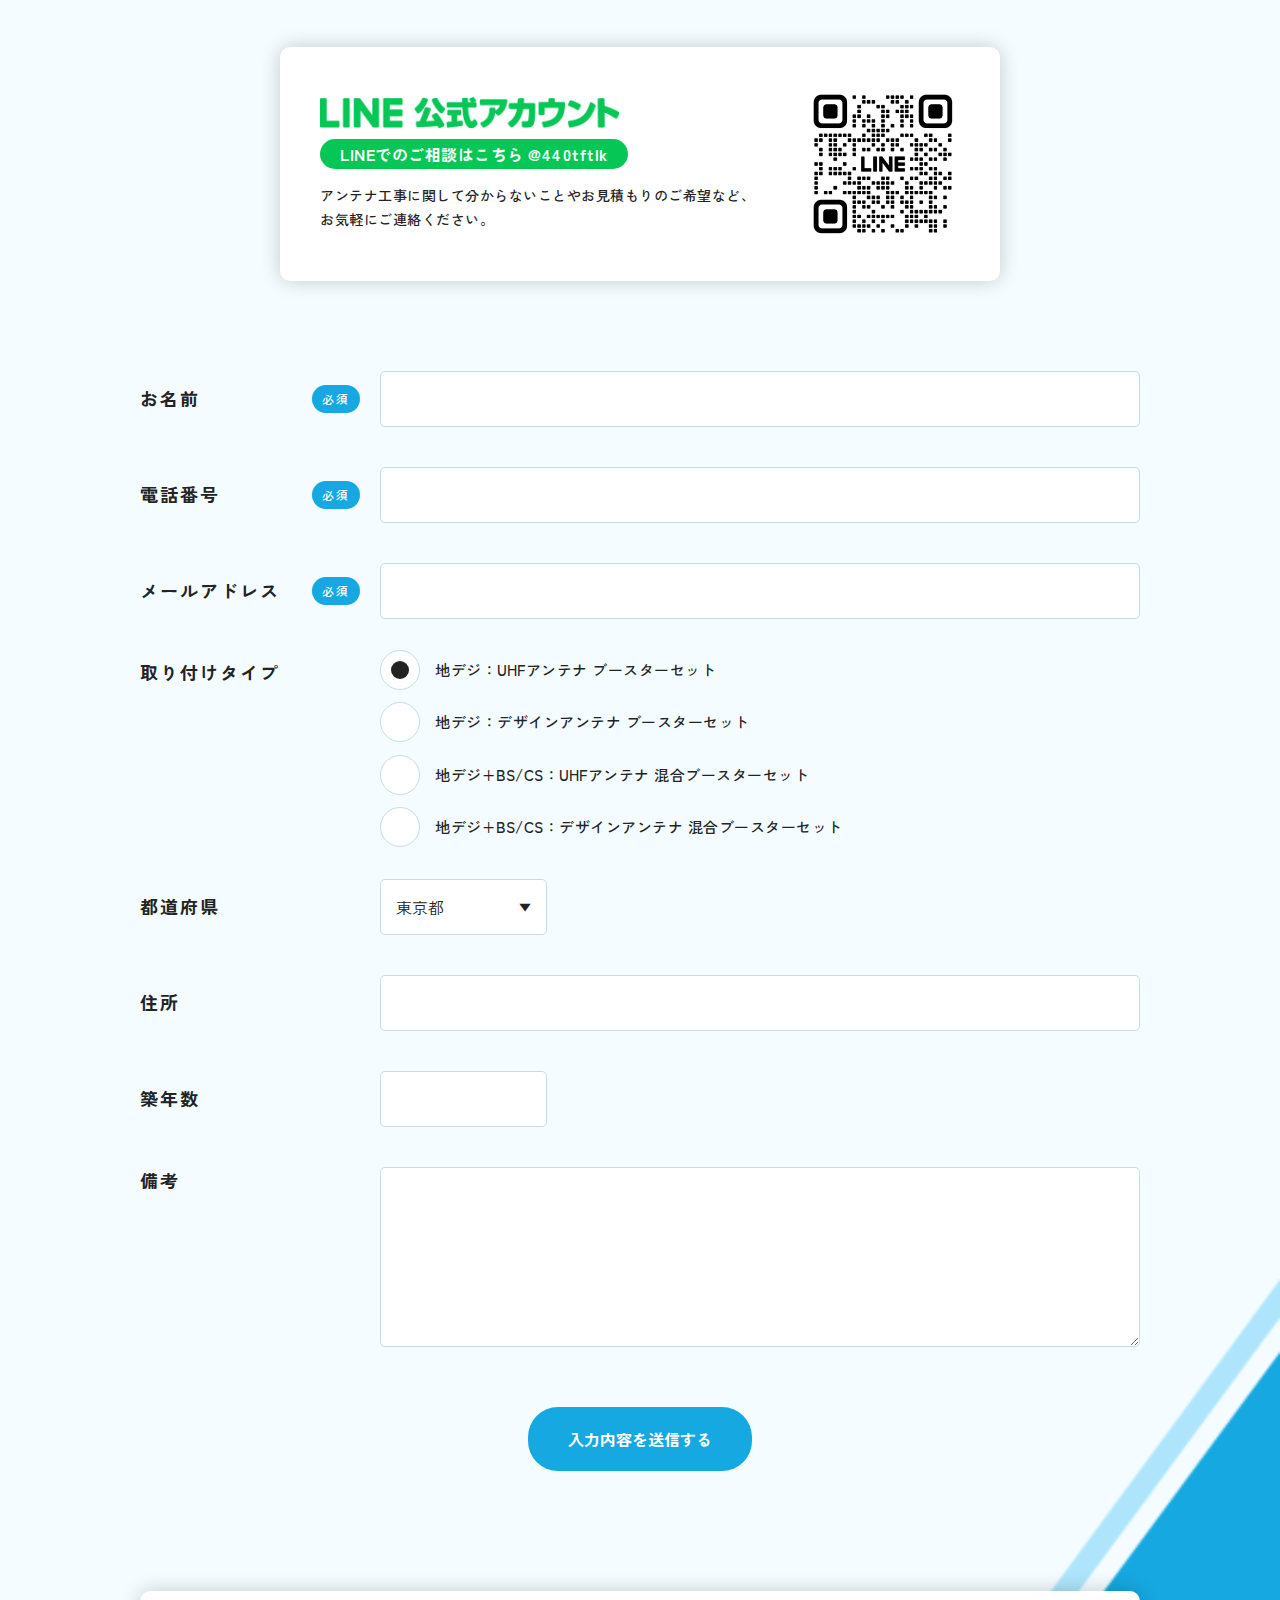
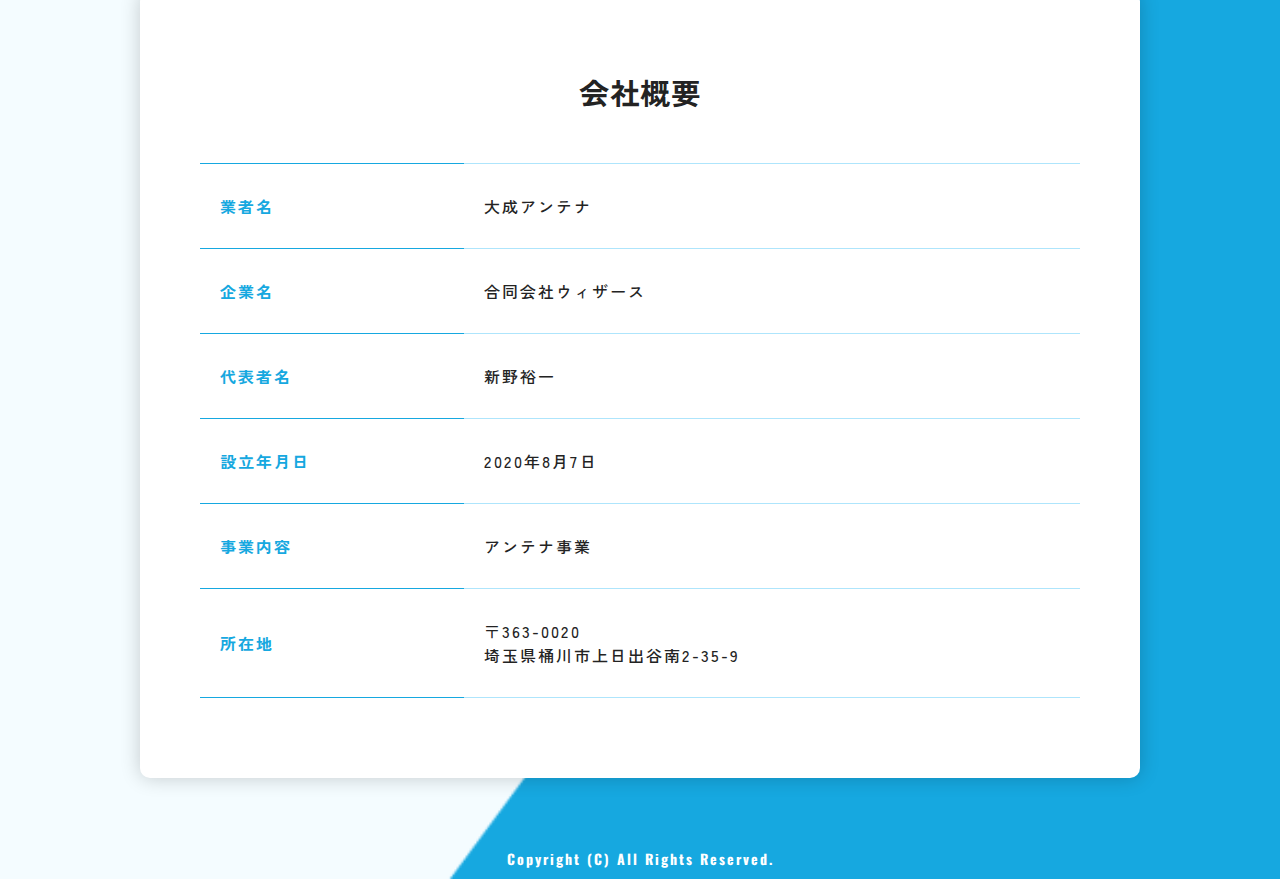
==== commit 5e63b99c: "Merge remote-tracking branch 'origin/develop' into main" ====
--- a/index.html
+++ b/index.html
@@ -3,6 +3,12 @@
 <head>
     <meta charset="UTF-8">
     <meta name="viewport" content="width=device-width, initial-scale=1.0">
+<<<<<<< HEAD
+    <!-- css -->
+    <link rel="stylesheet" href="css/reset.css">
+    <link rel="stylesheet" href="css/style.css">
+    <title>tv_antenna</title>
+=======
     <meta name="description" content="">
     <!-- google font -->
     <link rel="preconnect" href="https://fonts.googleapis.com">
@@ -12,6 +18,7 @@
     <link rel="stylesheet" type="text/css" href="css/reset.css" media="all">
     <link rel="stylesheet" type="text/css" href="css/style.css" media="all">
     <title>アンテナ工事専門店 大成アンテナ</title>
+>>>>>>> origin/develop
 </head>
 <body>
 
--- a/css/style.css
+++ b/css/style.css
@@ -1,3 +1,6 @@
+<<<<<<< HEAD
+/* No CSS *//*# sourceMappingURL=style.css.map */
+=======
 @charset "UTF-8";
 @import url("reset.css");
 /* 色コード */
@@ -2347,4 +2350,5 @@
   -webkit-box-sizing: border-box;
           box-sizing: border-box;
 }
-/*# sourceMappingURL=style.css.map */+/*# sourceMappingURL=style.css.map */
+>>>>>>> origin/develop
--- a/css/style.css
+++ b/css/style.css
@@ -1,3 +1,6 @@
+<<<<<<< HEAD
+/* No CSS *//*# sourceMappingURL=style.css.map */
+=======
 @charset "UTF-8";
 @import url("reset.css");
 /* 色コード */
@@ -2347,4 +2350,5 @@
   -webkit-box-sizing: border-box;
           box-sizing: border-box;
 }
-/*# sourceMappingURL=style.css.map */+/*# sourceMappingURL=style.css.map */
+>>>>>>> origin/develop
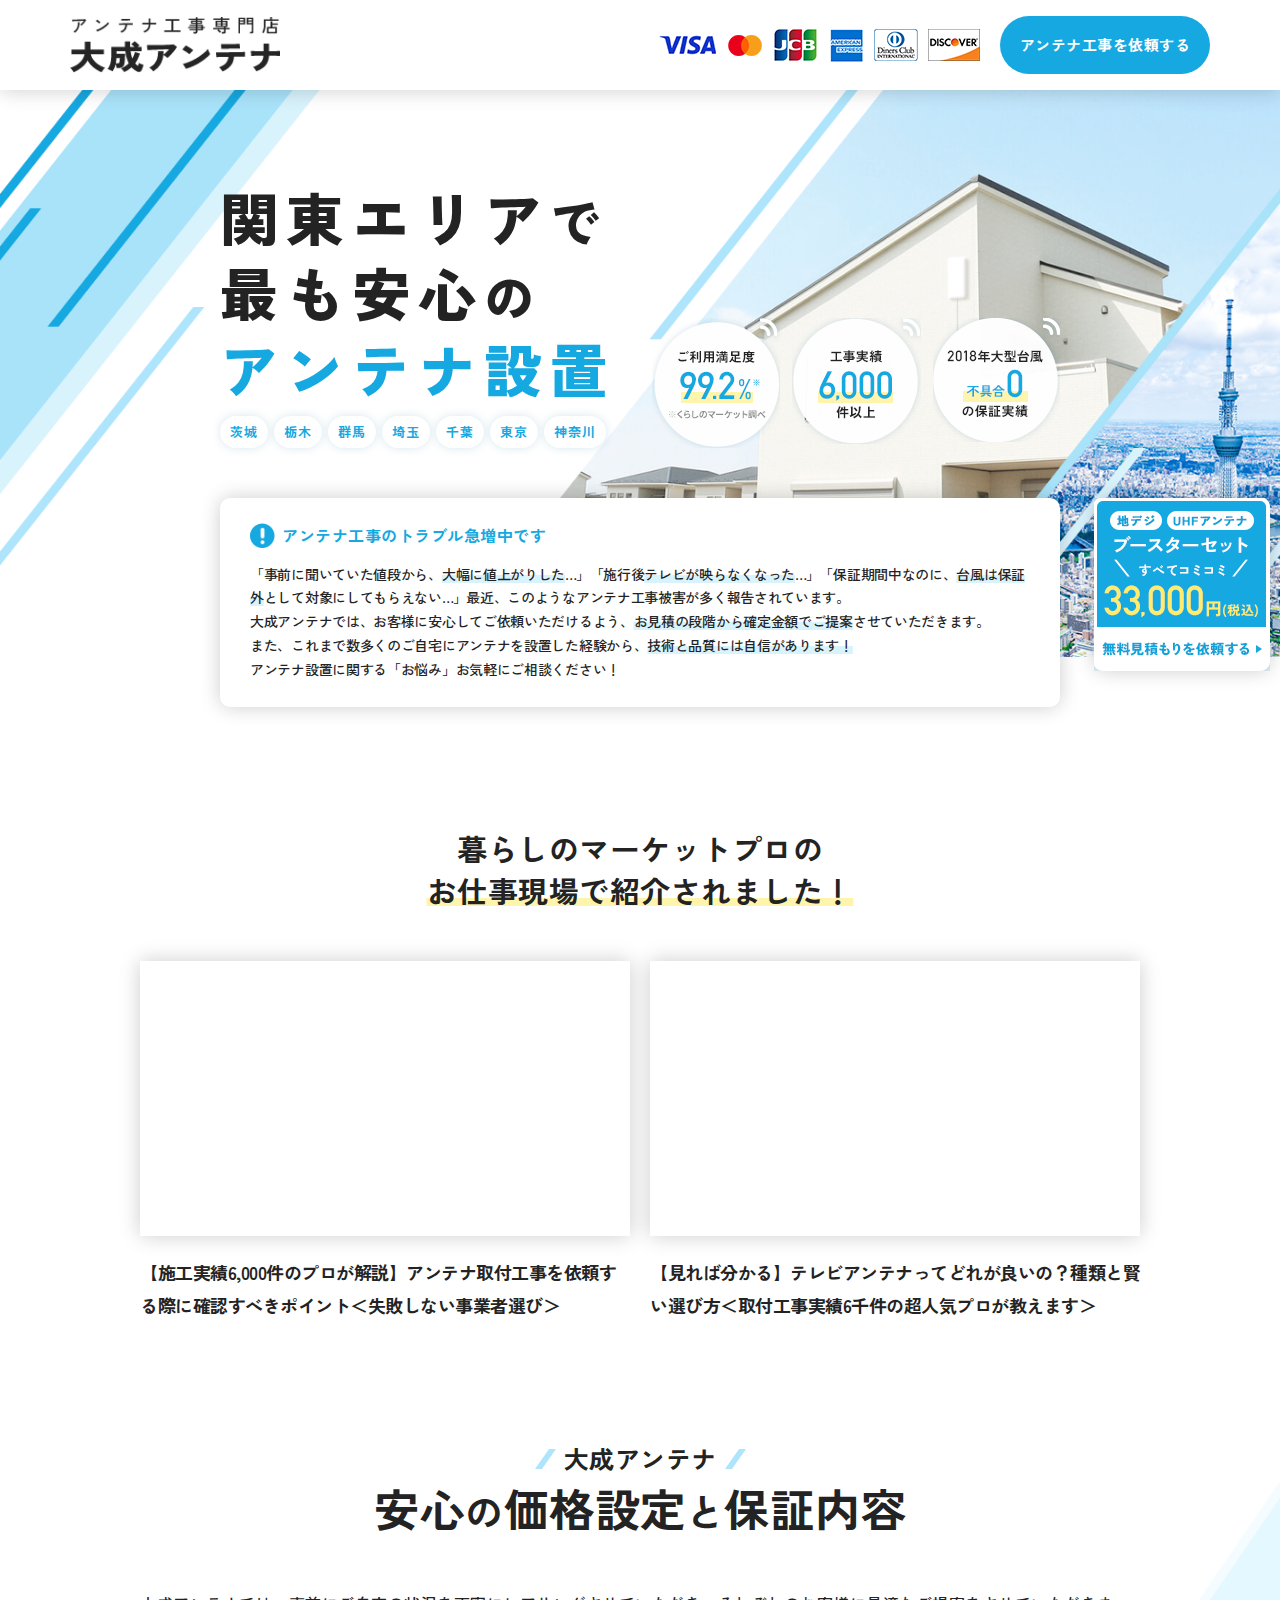
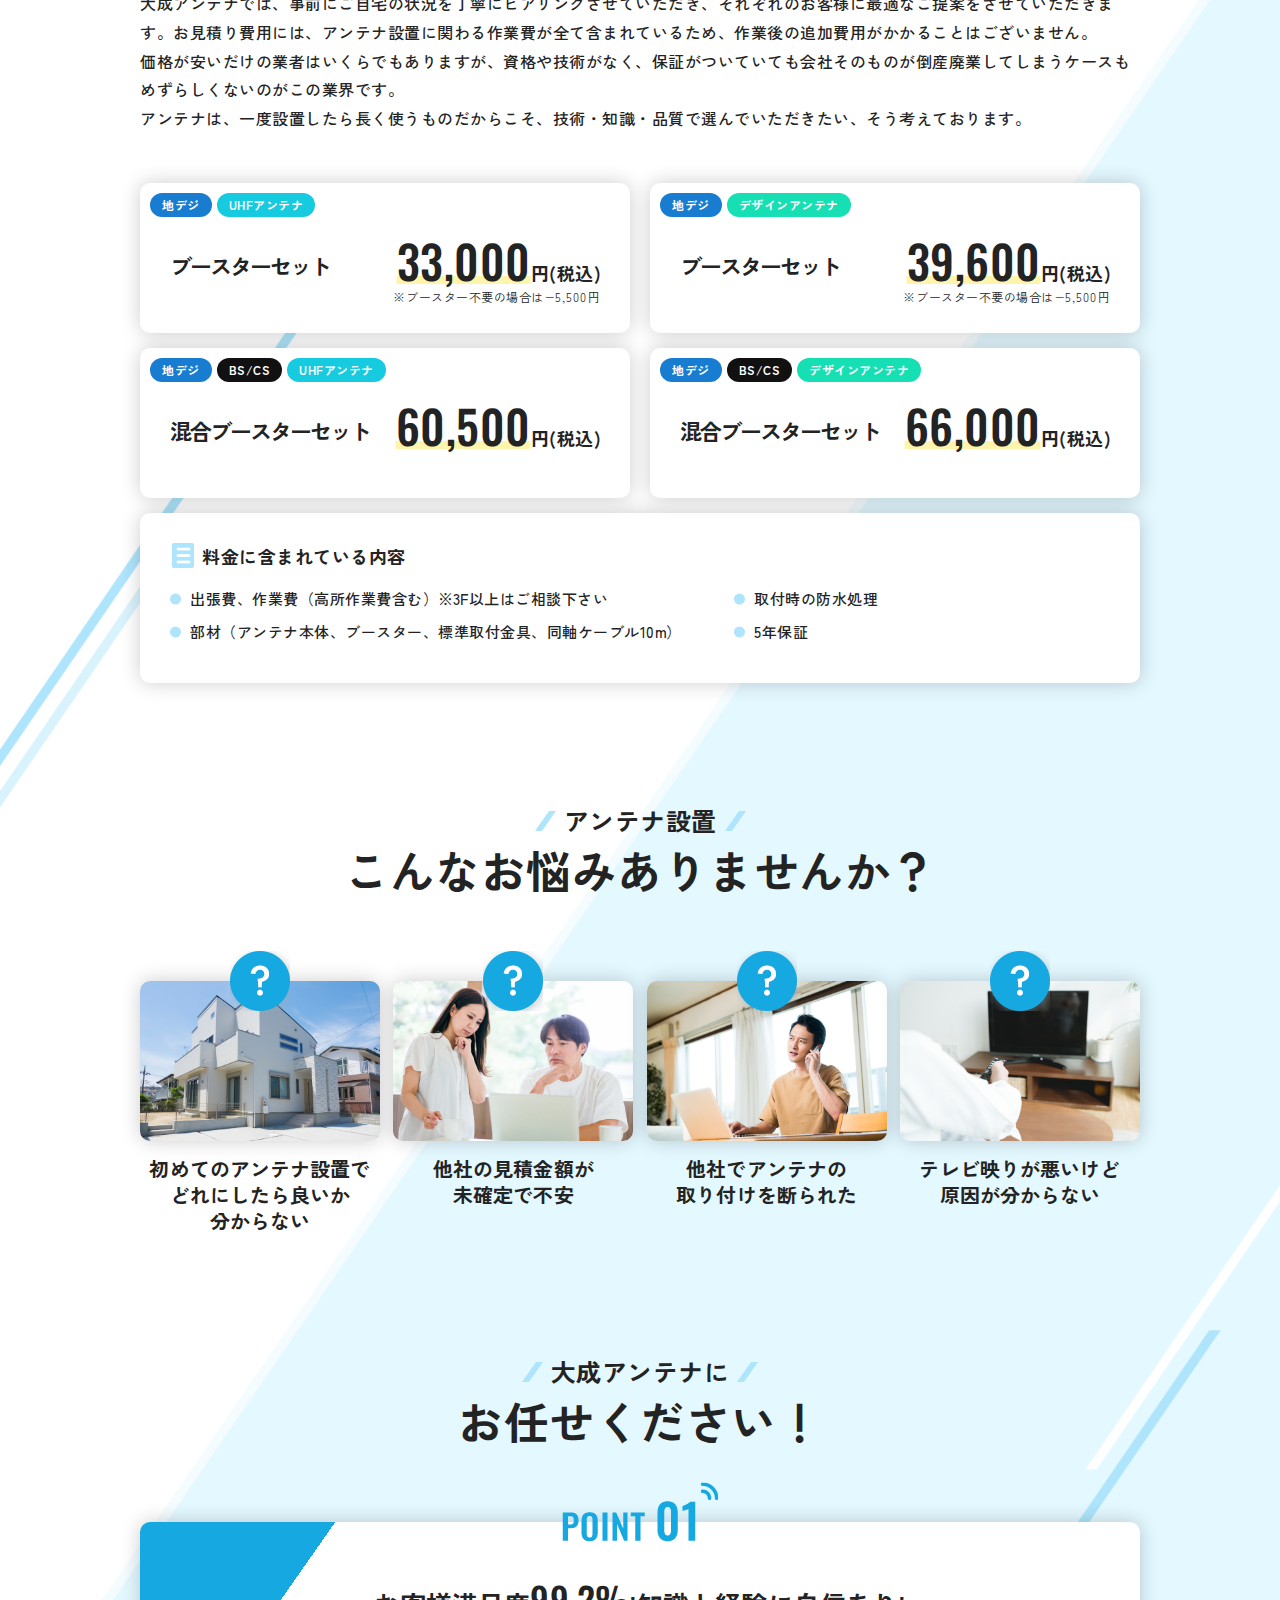
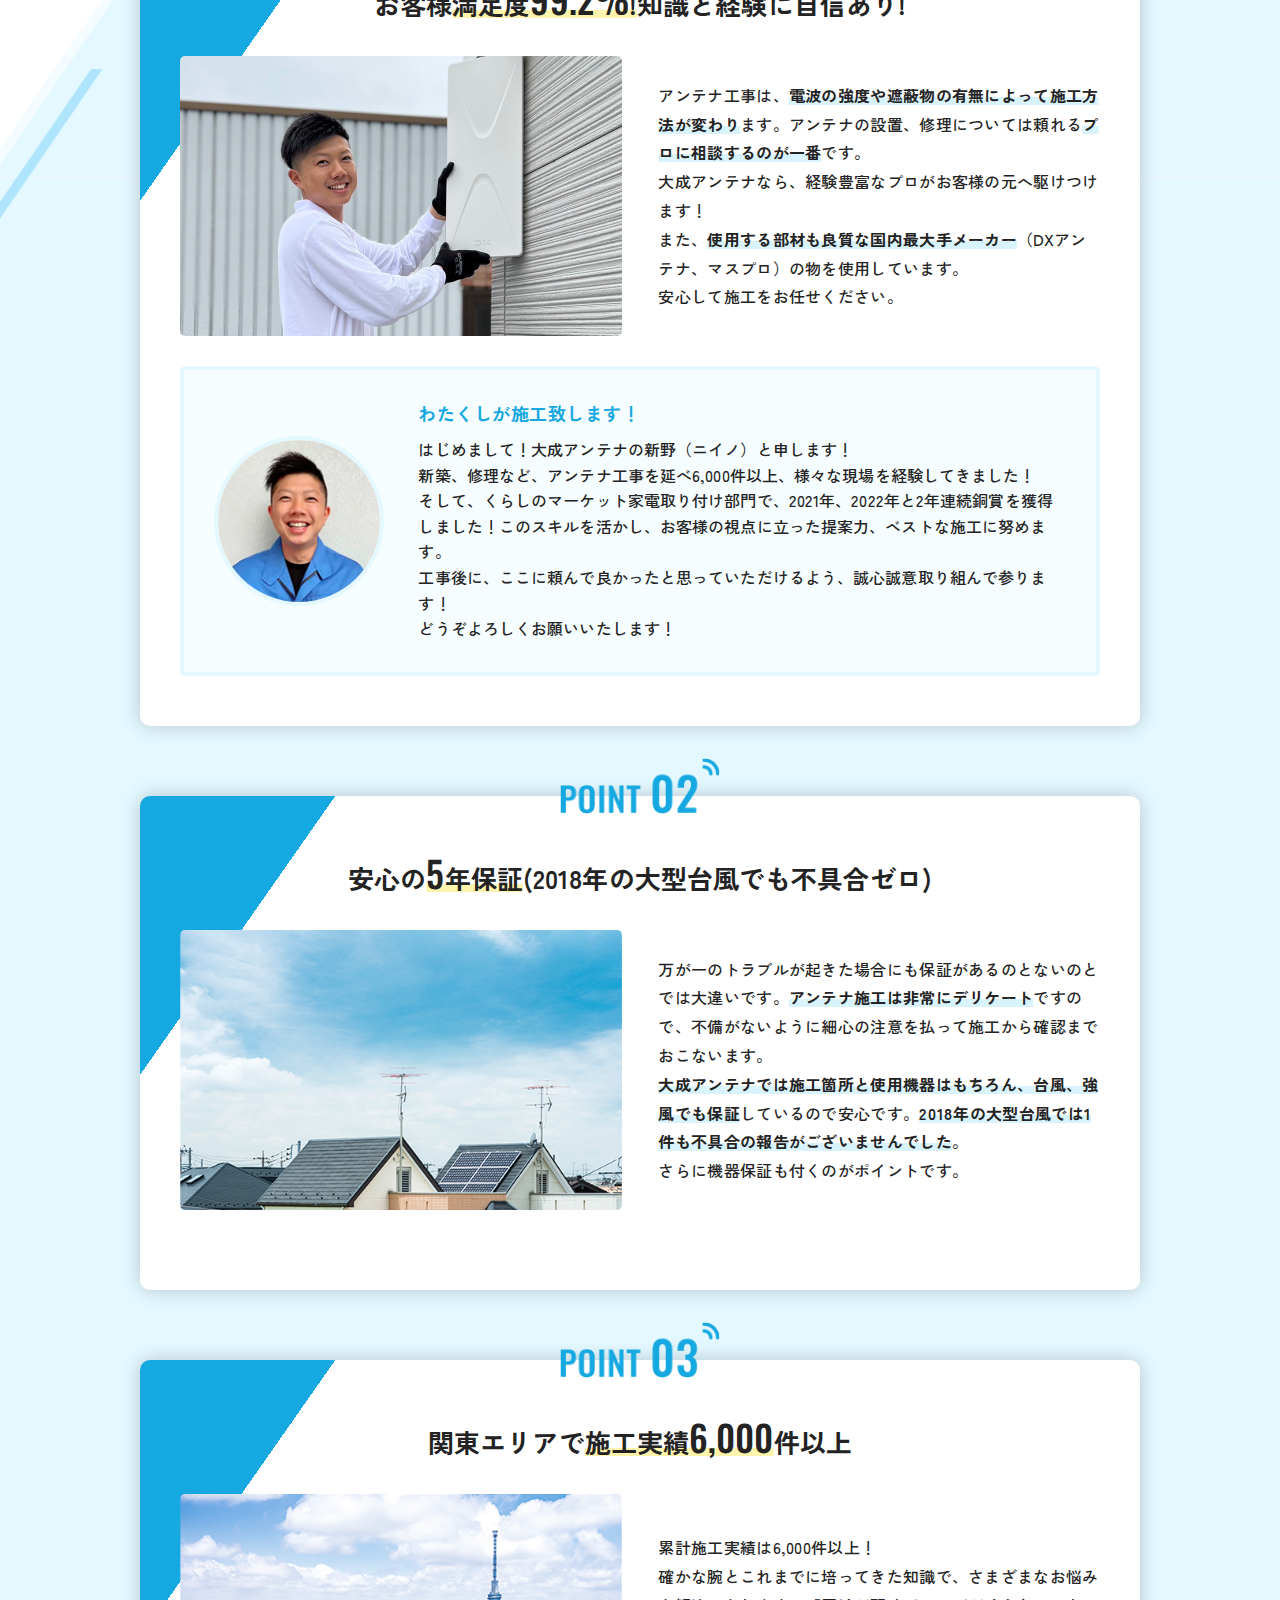
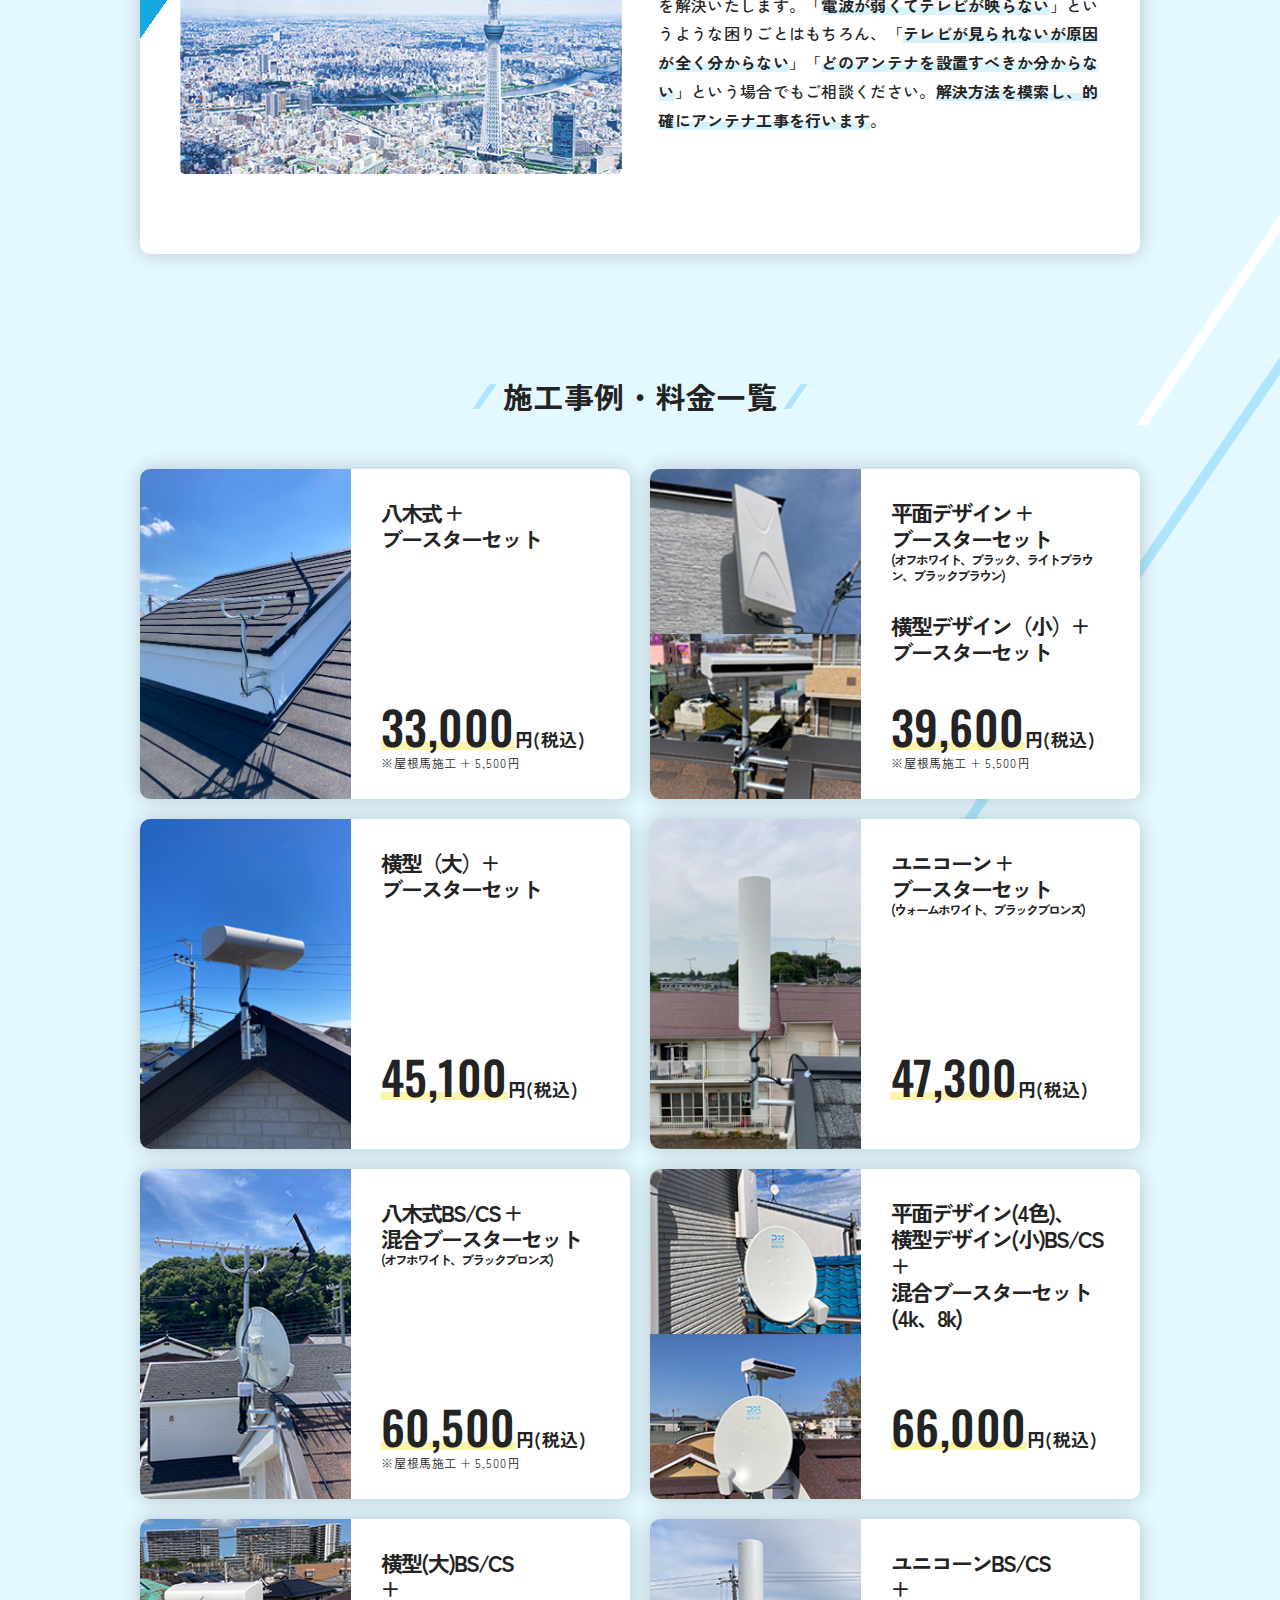
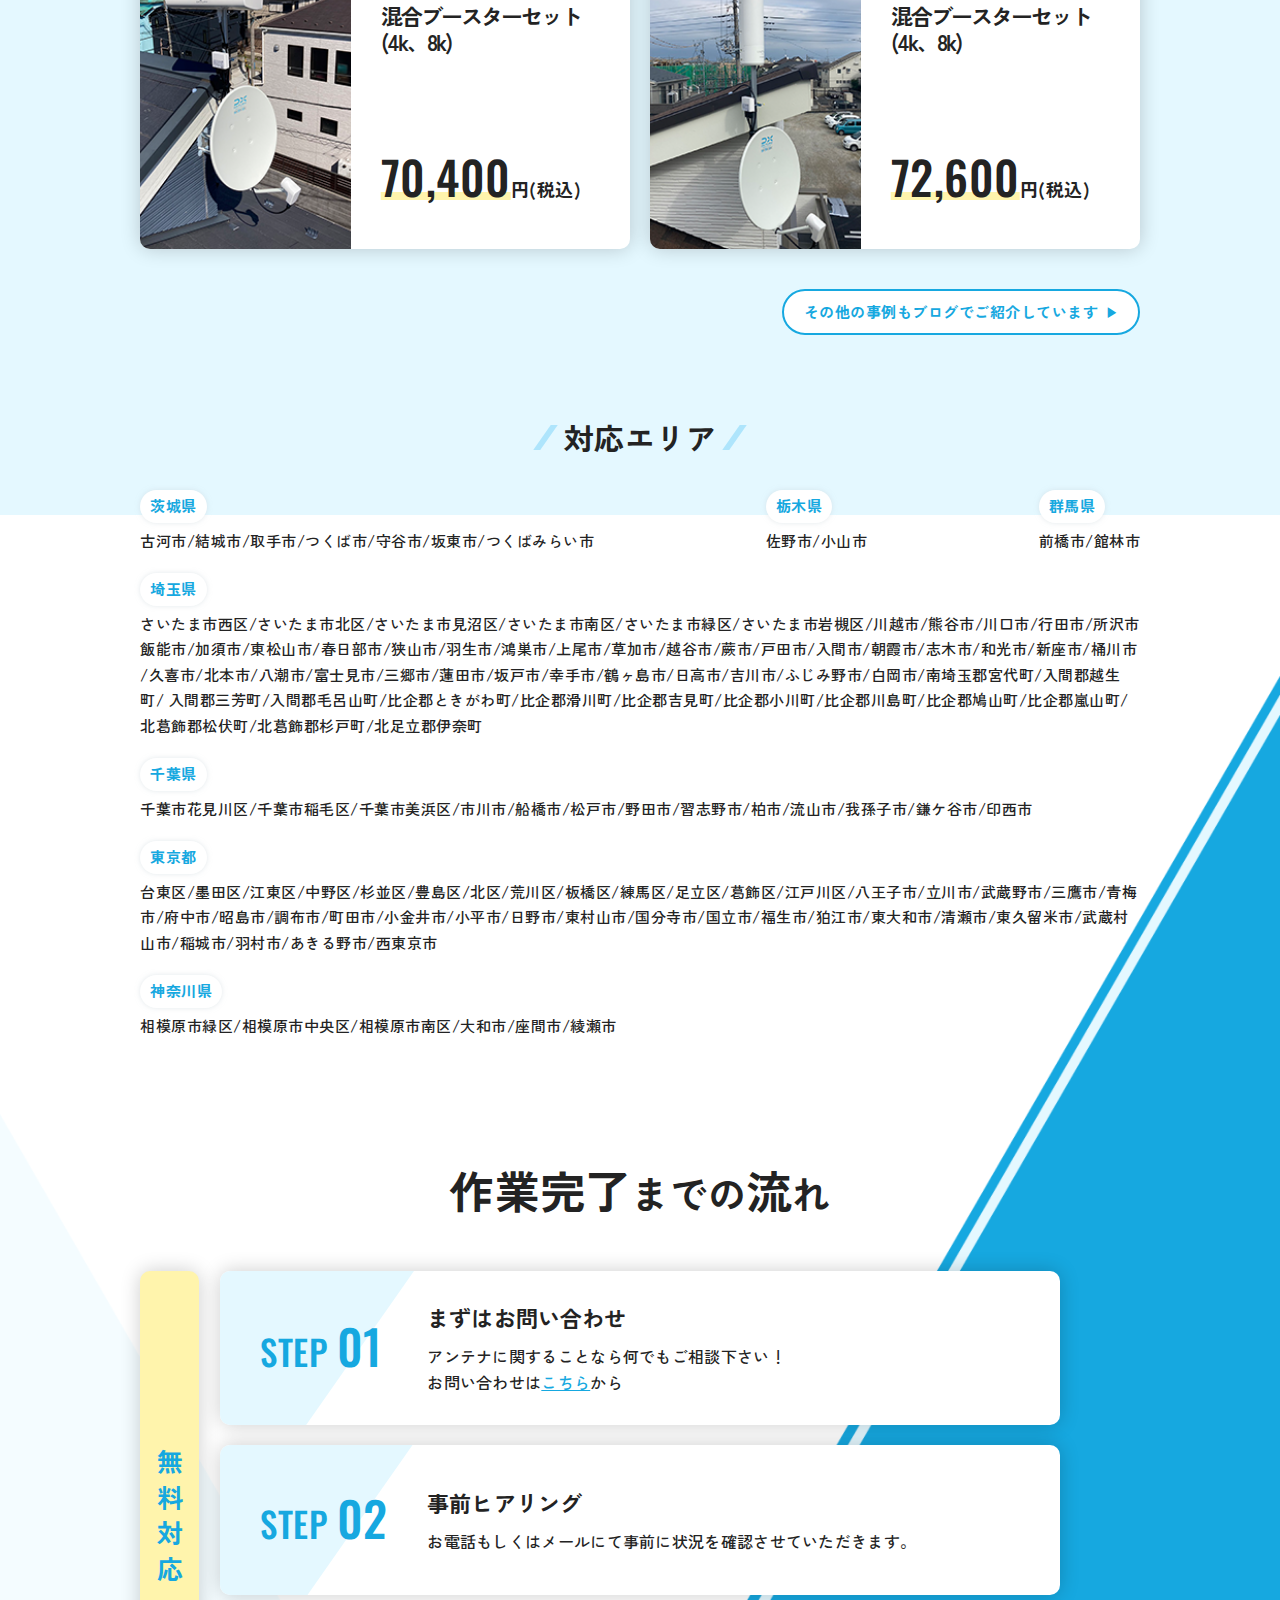
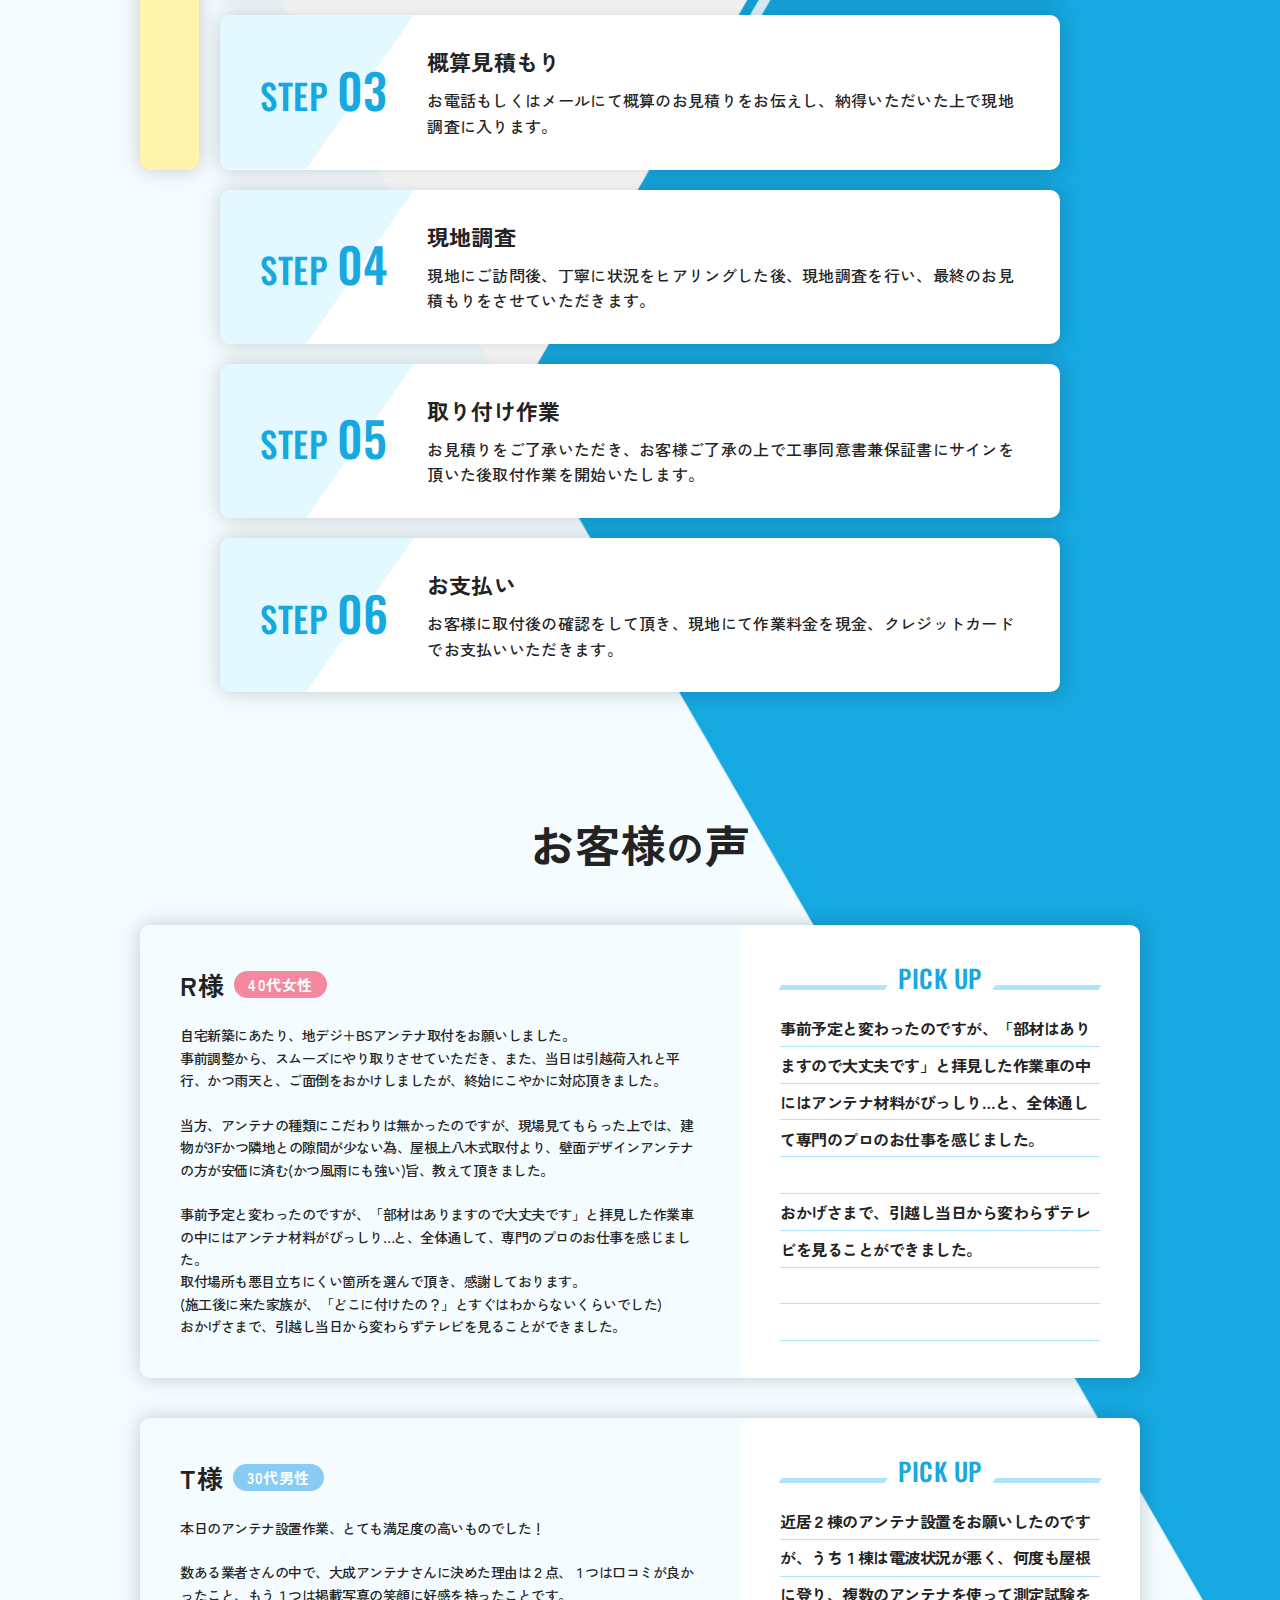
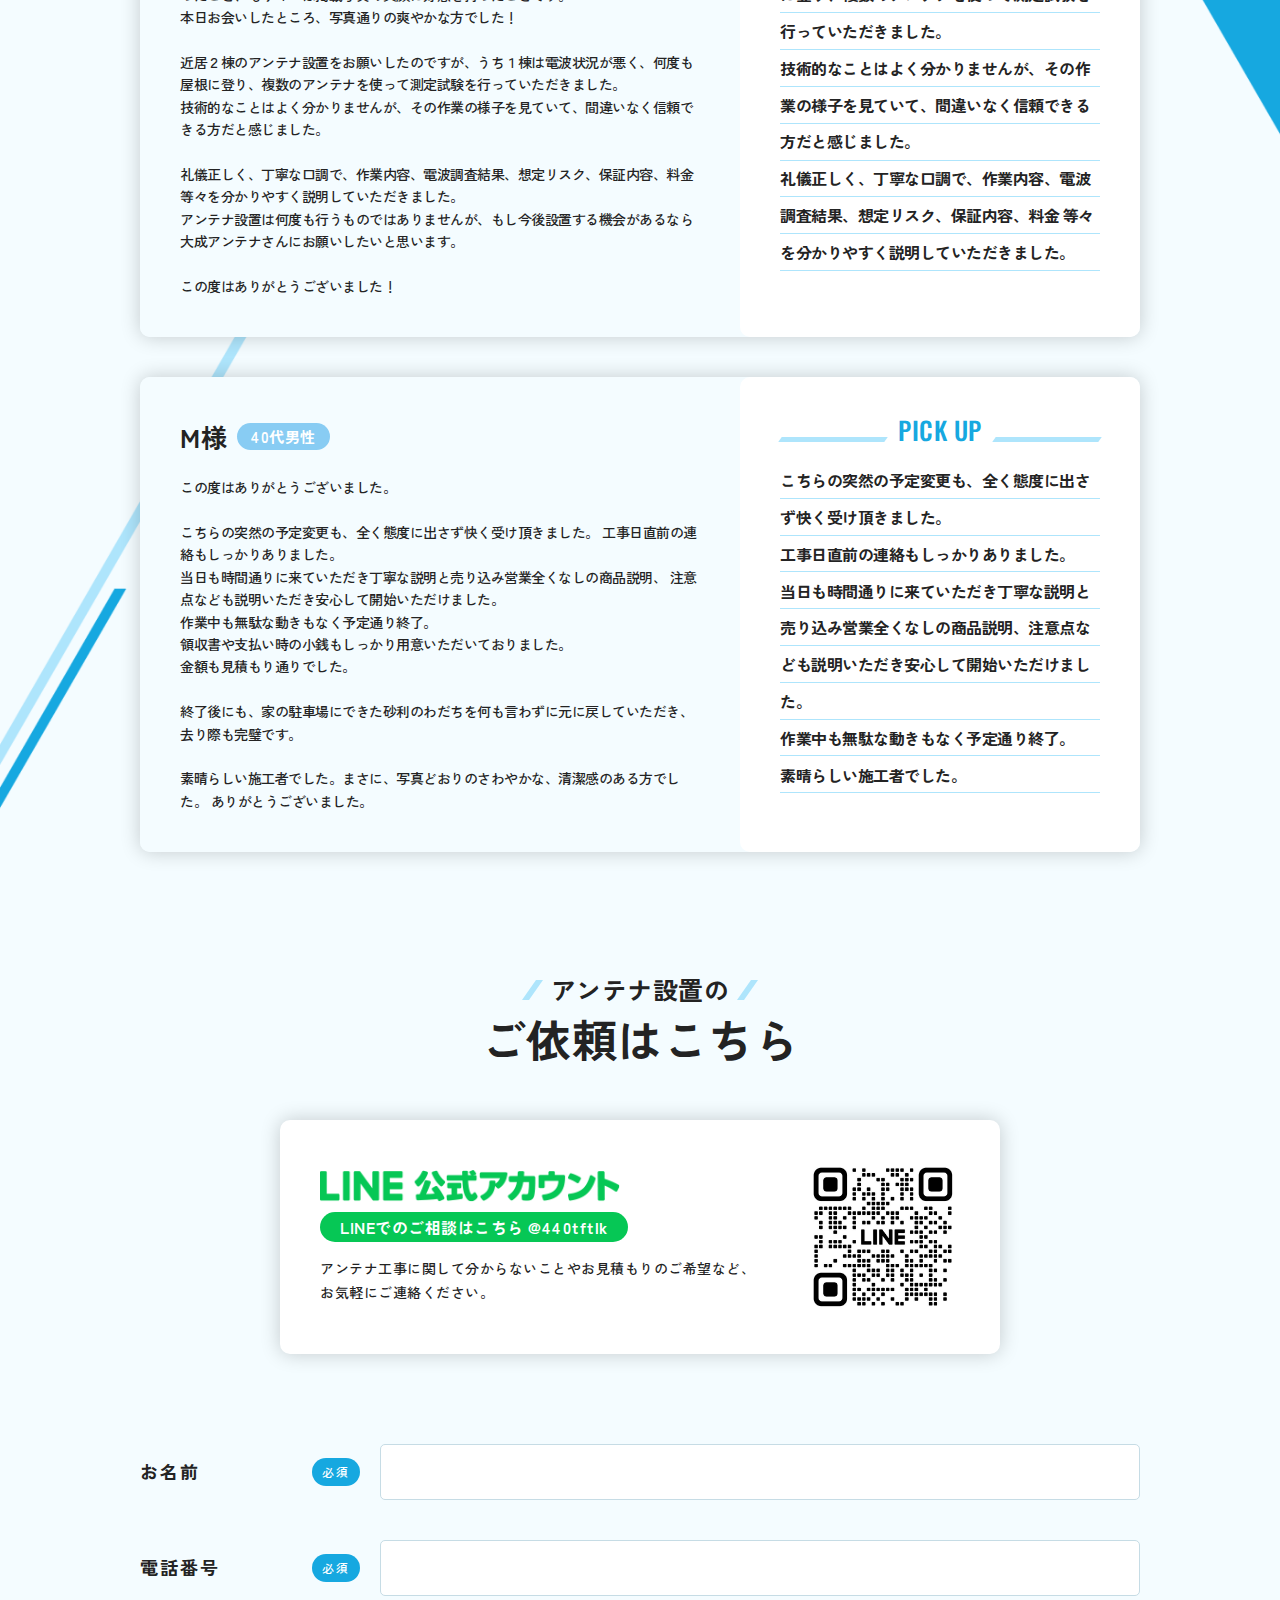
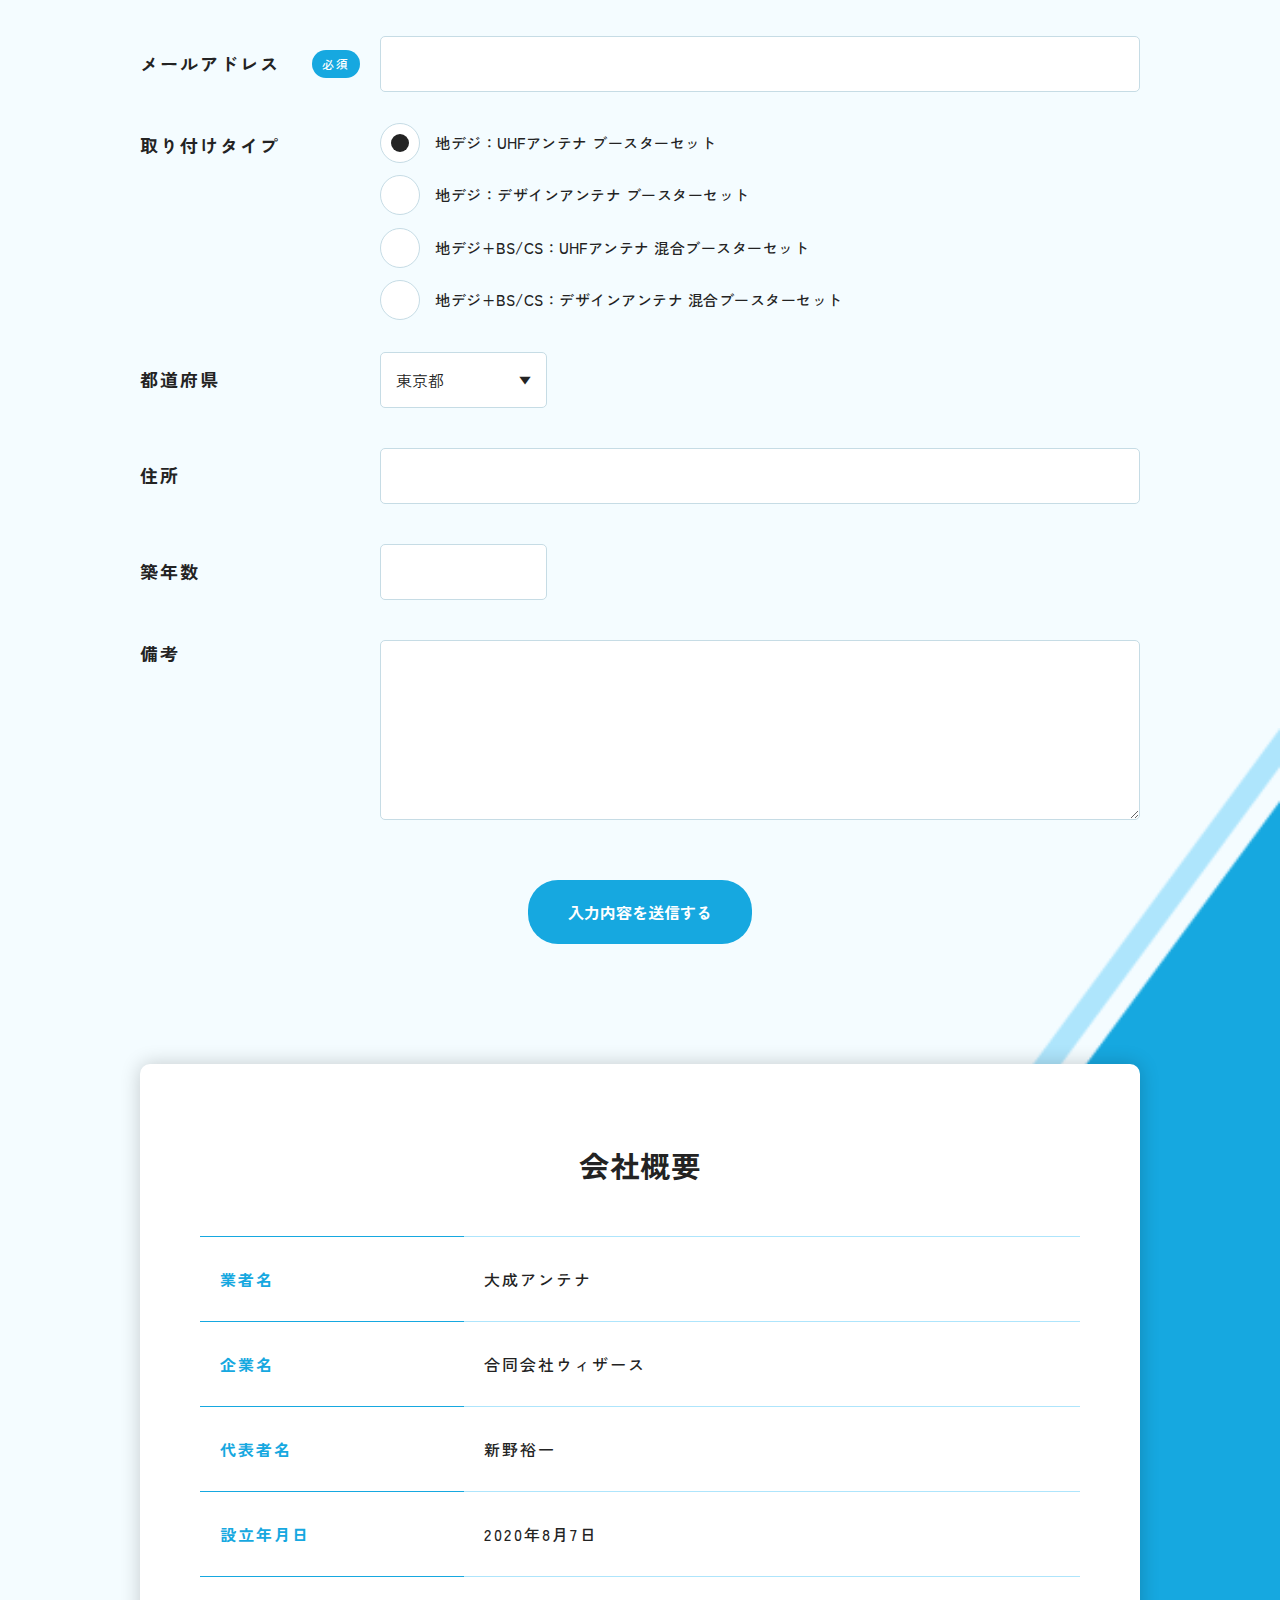
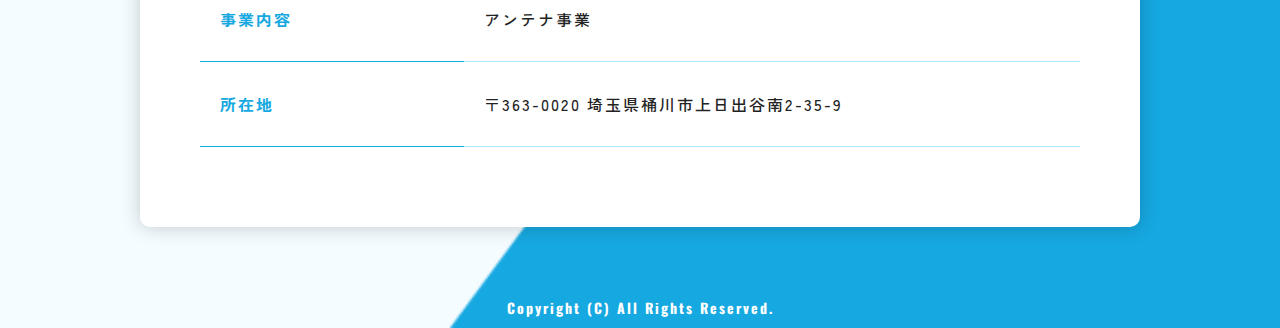
==== commit fda905ec: "update" ====
--- a/index.html
+++ b/index.html
@@ -3,12 +3,6 @@
 <head>
     <meta charset="UTF-8">
     <meta name="viewport" content="width=device-width, initial-scale=1.0">
-<<<<<<< HEAD
-    <!-- css -->
-    <link rel="stylesheet" href="css/reset.css">
-    <link rel="stylesheet" href="css/style.css">
-    <title>tv_antenna</title>
-=======
     <meta name="description" content="">
     <!-- google font -->
     <link rel="preconnect" href="https://fonts.googleapis.com">
@@ -18,7 +12,6 @@
     <link rel="stylesheet" type="text/css" href="css/reset.css" media="all">
     <link rel="stylesheet" type="text/css" href="css/style.css" media="all">
     <title>アンテナ工事専門店 大成アンテナ</title>
->>>>>>> origin/develop
 </head>
 <body>
 
--- a/css/style.css
+++ b/css/style.css
@@ -1,6 +1,3 @@
-<<<<<<< HEAD
-/* No CSS *//*# sourceMappingURL=style.css.map */
-=======
 @charset "UTF-8";
 @import url("reset.css");
 /* 色コード */
@@ -2350,5 +2347,4 @@
   -webkit-box-sizing: border-box;
           box-sizing: border-box;
 }
-/*# sourceMappingURL=style.css.map */
->>>>>>> origin/develop
+/*# sourceMappingURL=style.css.map */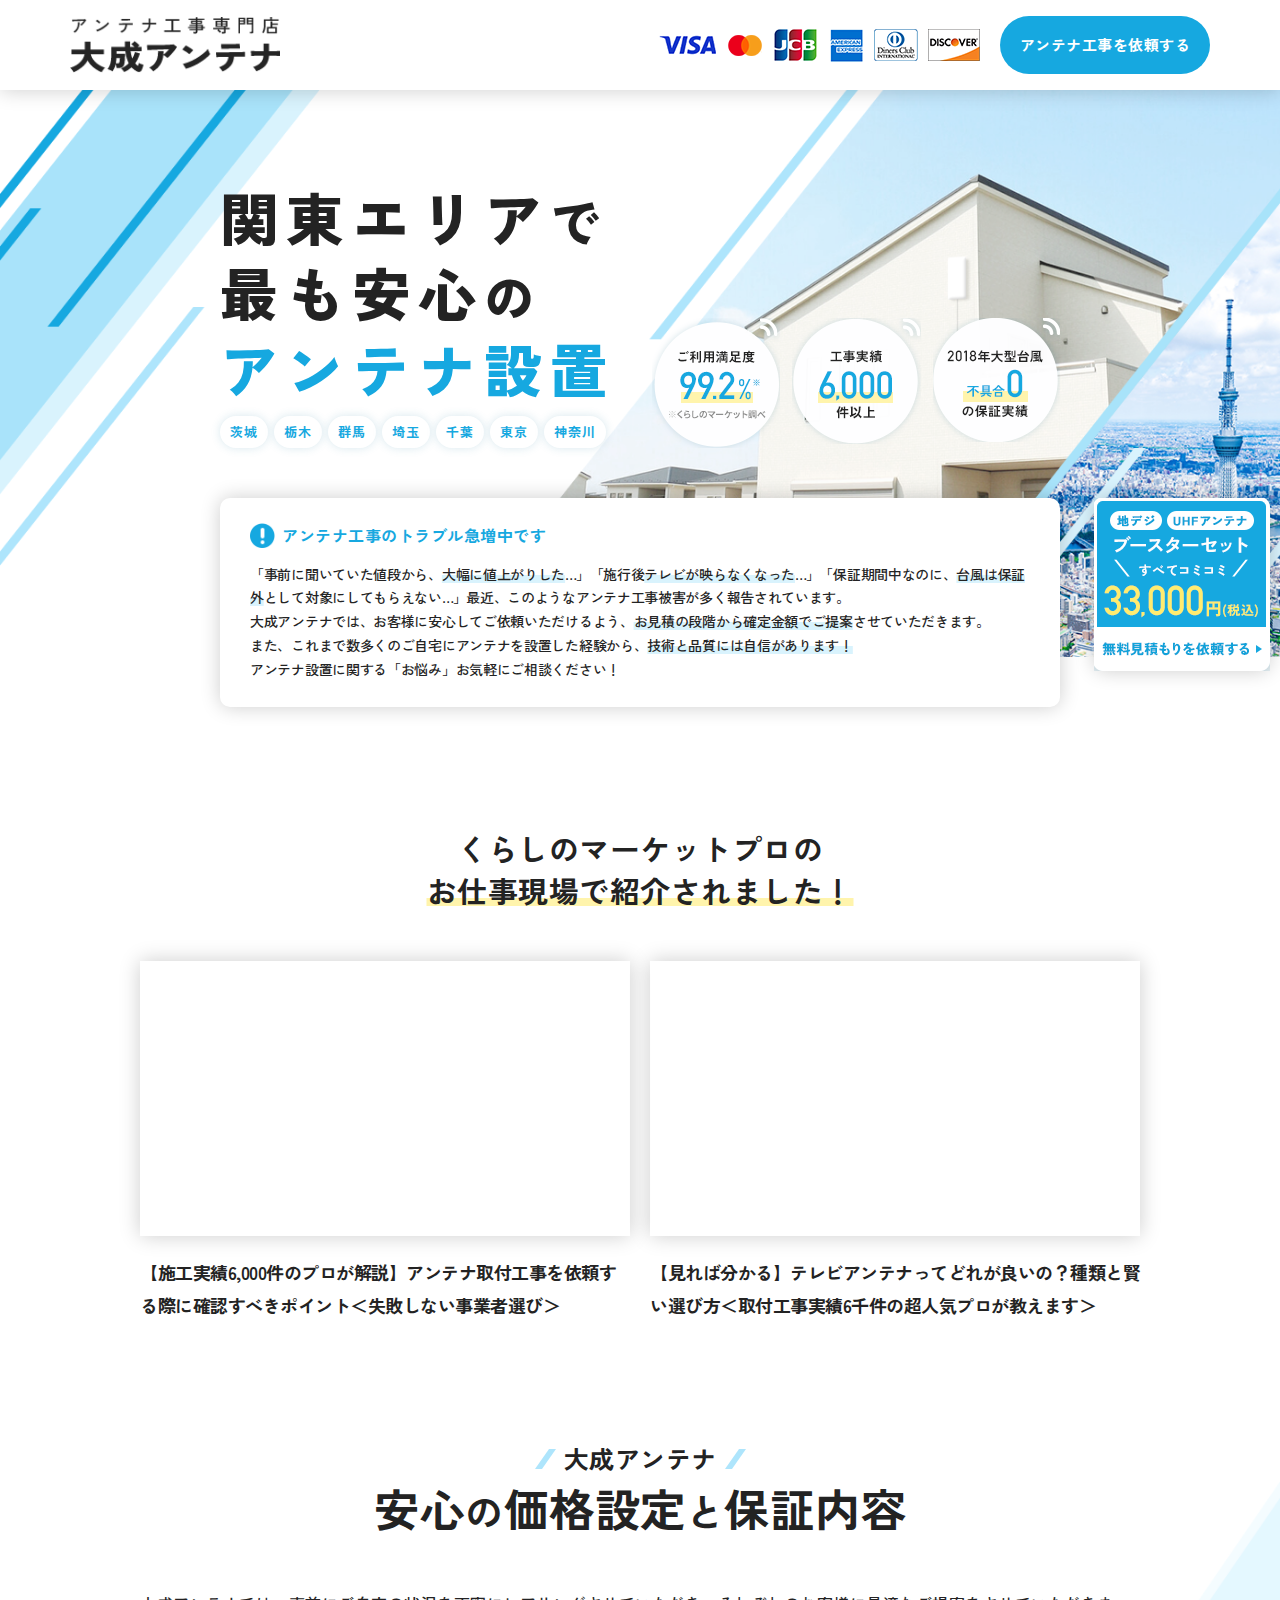
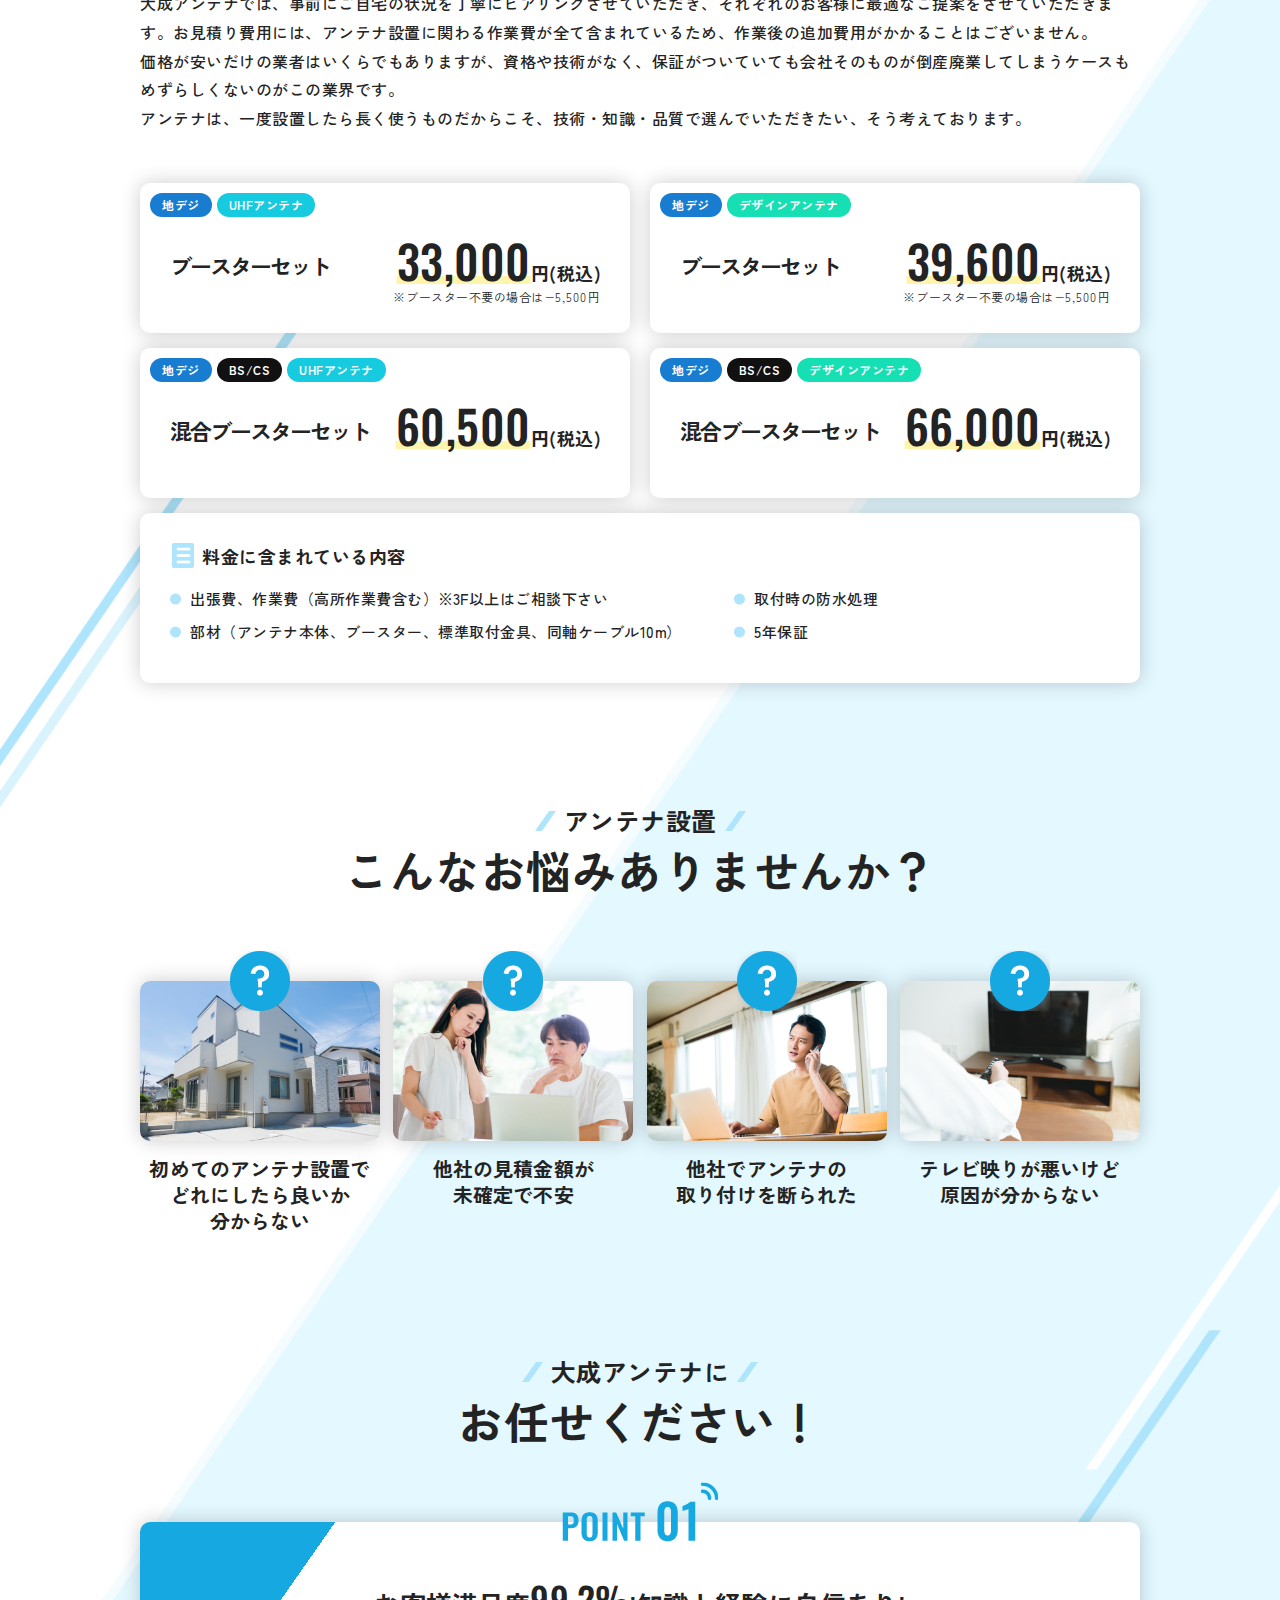
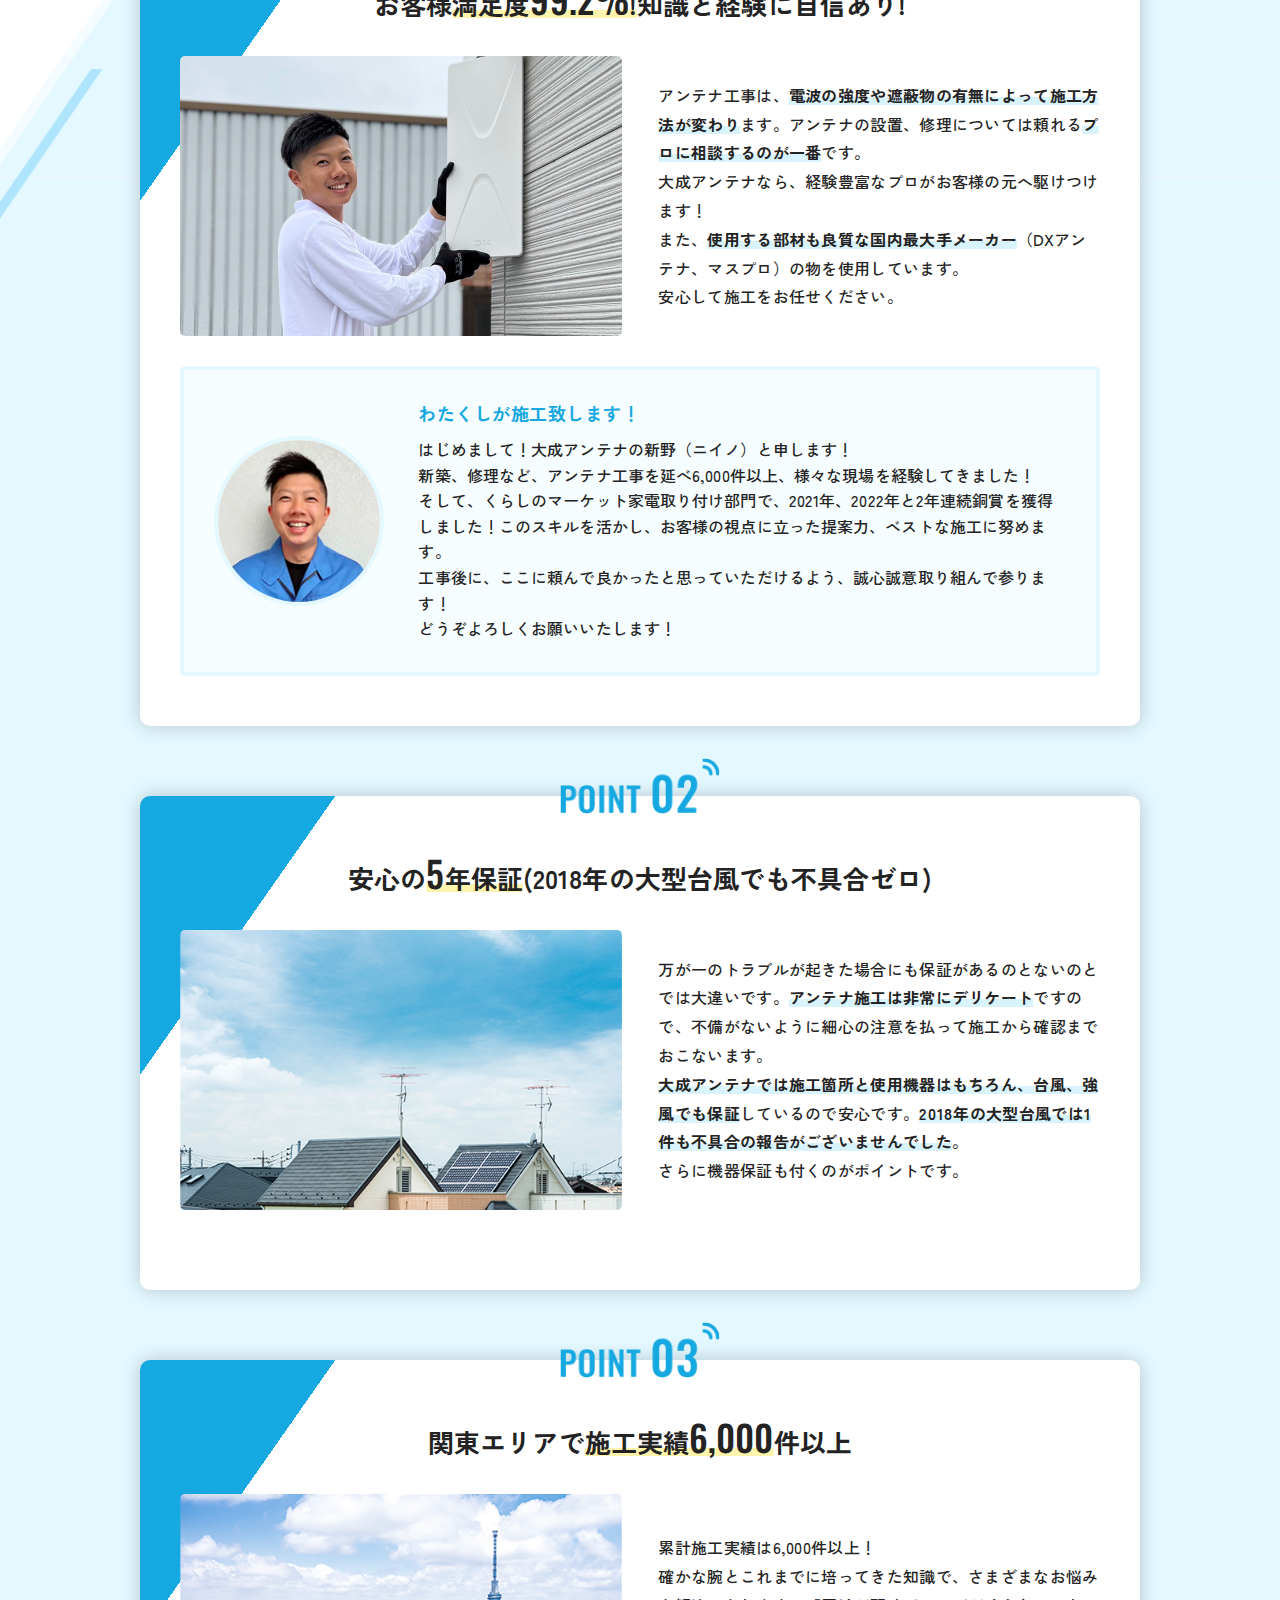
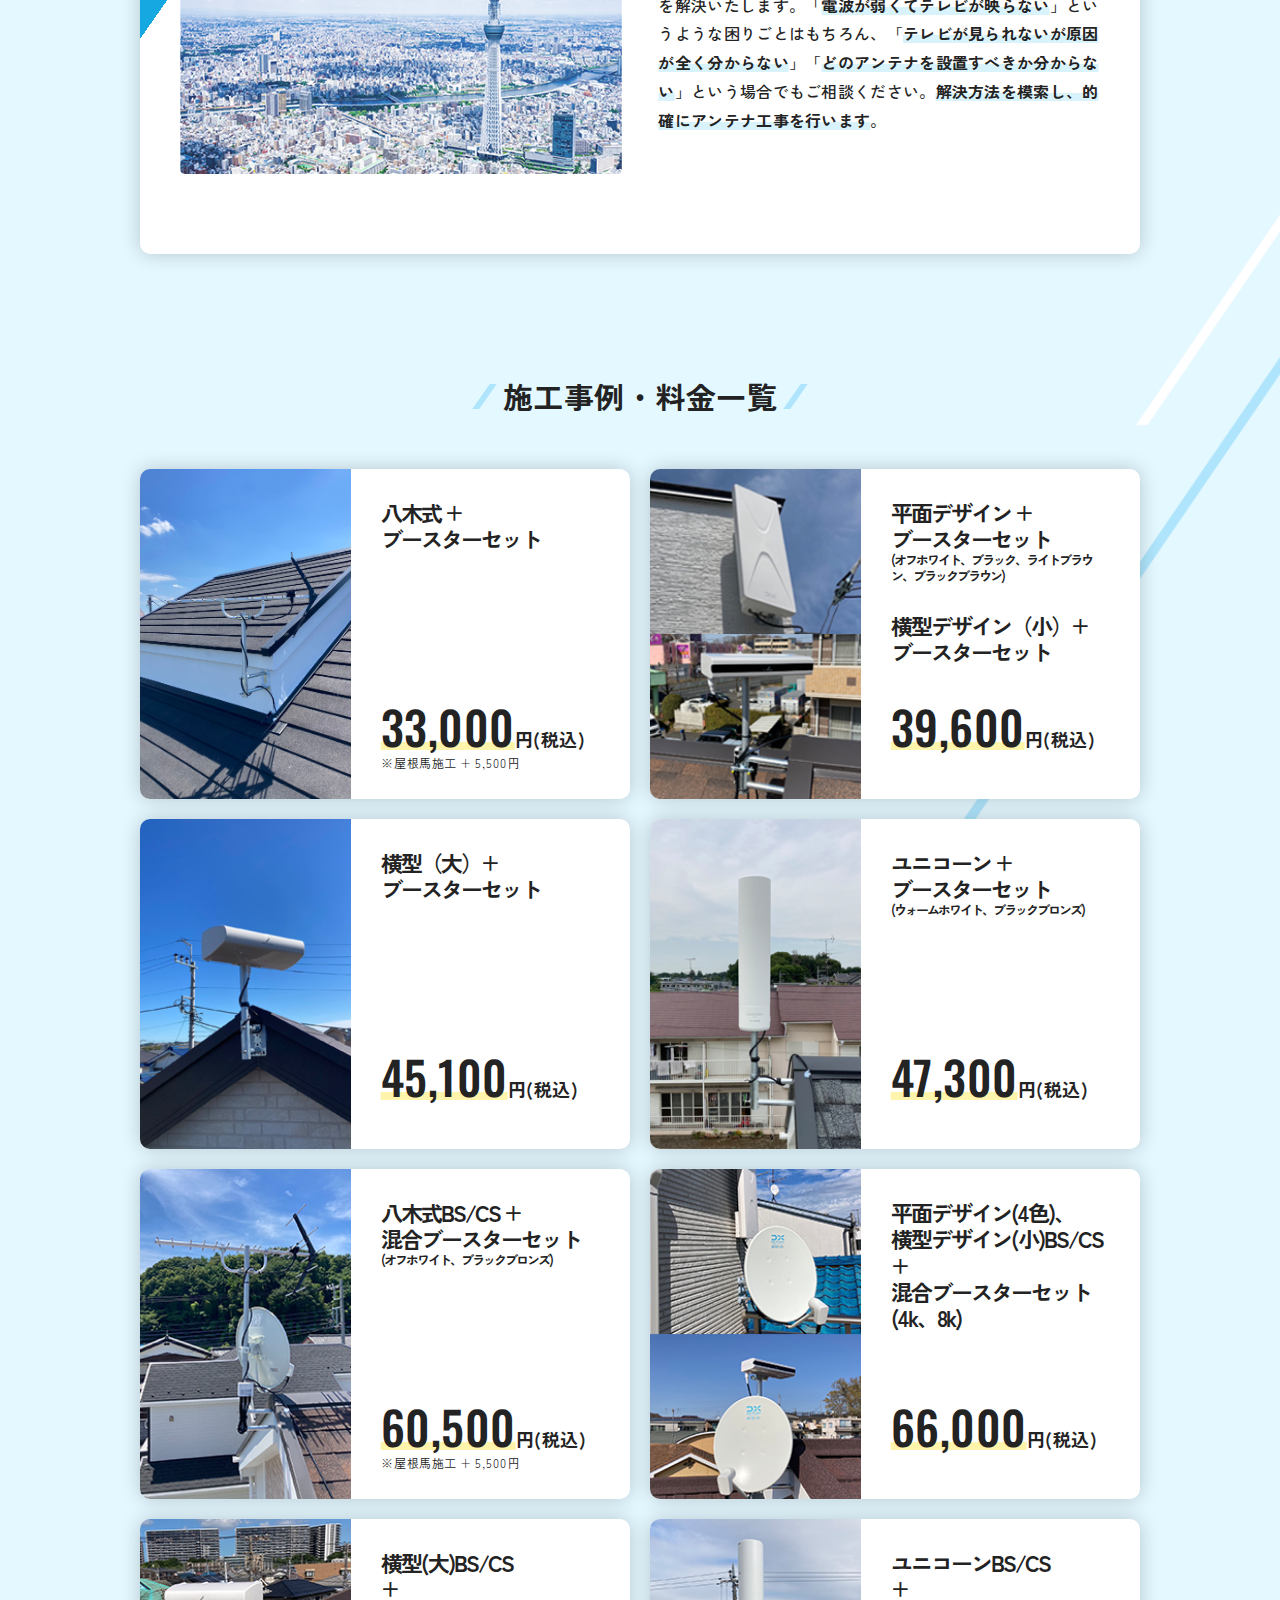
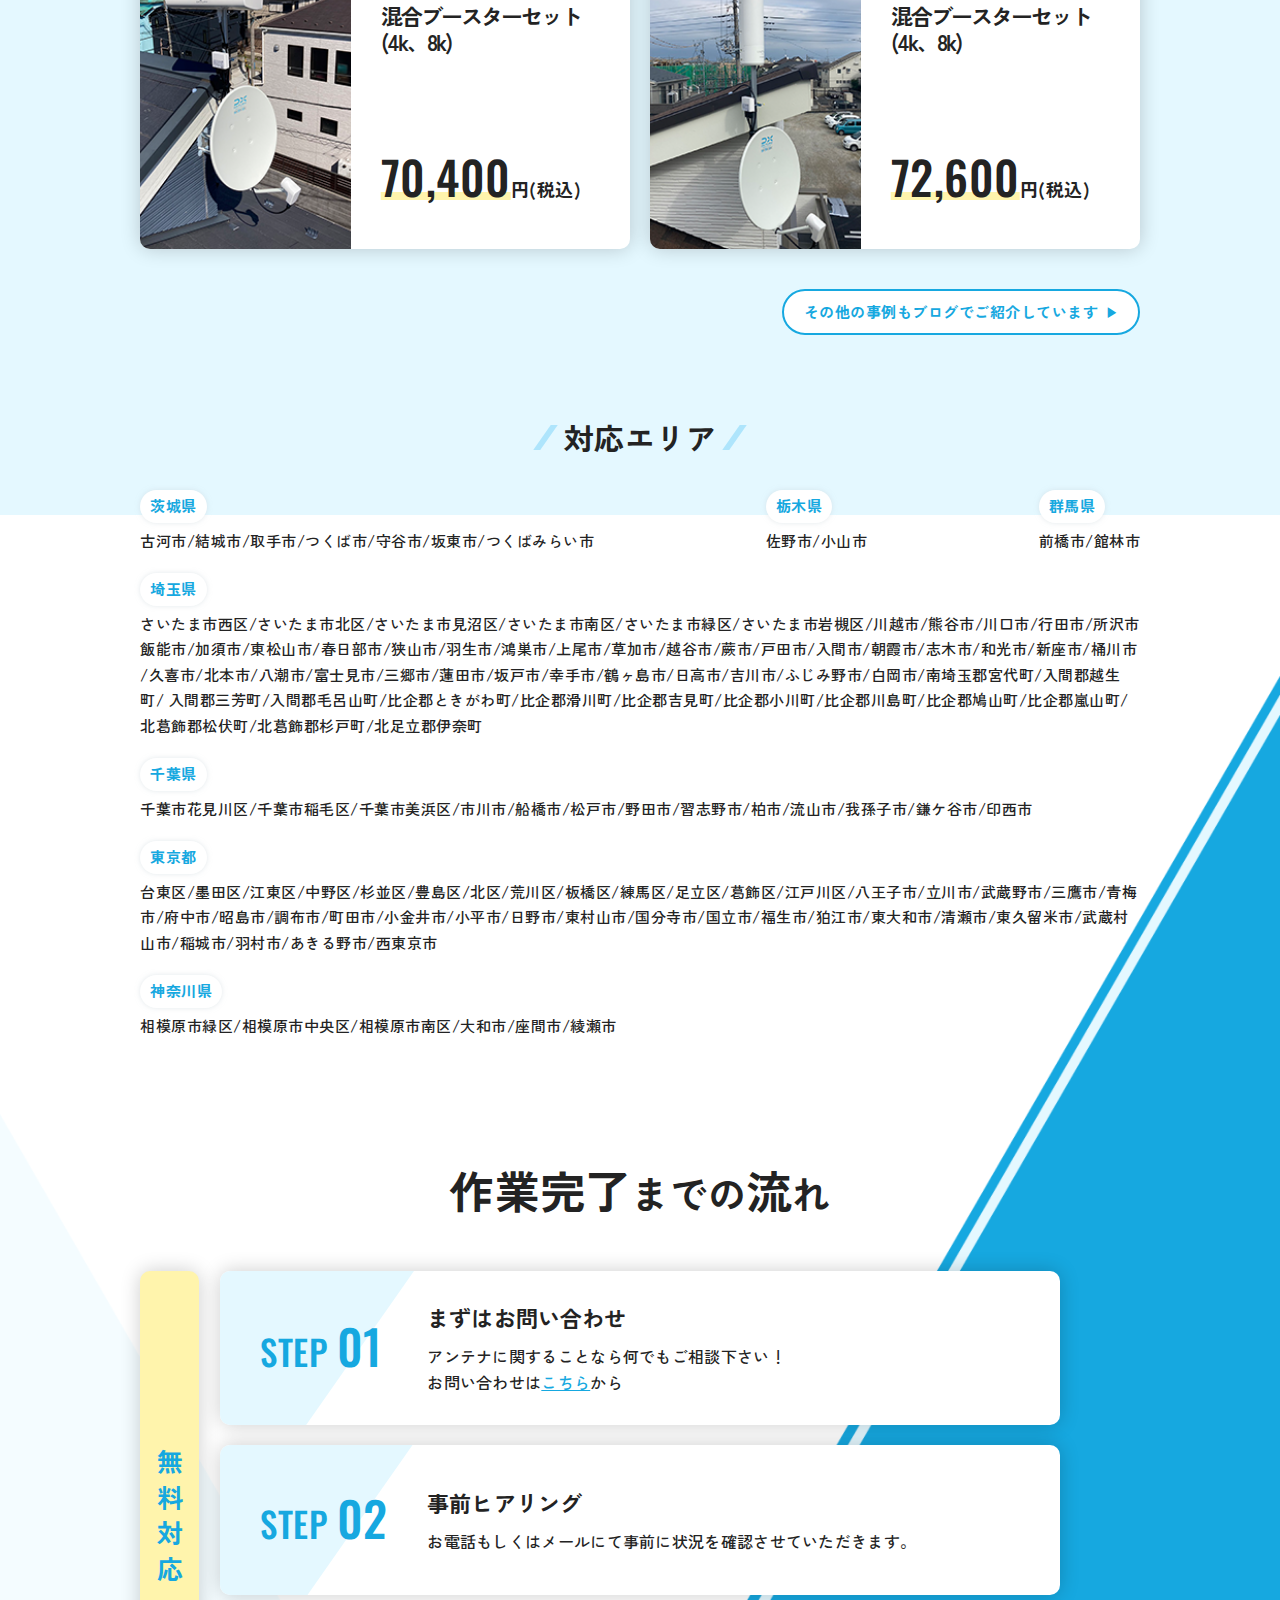
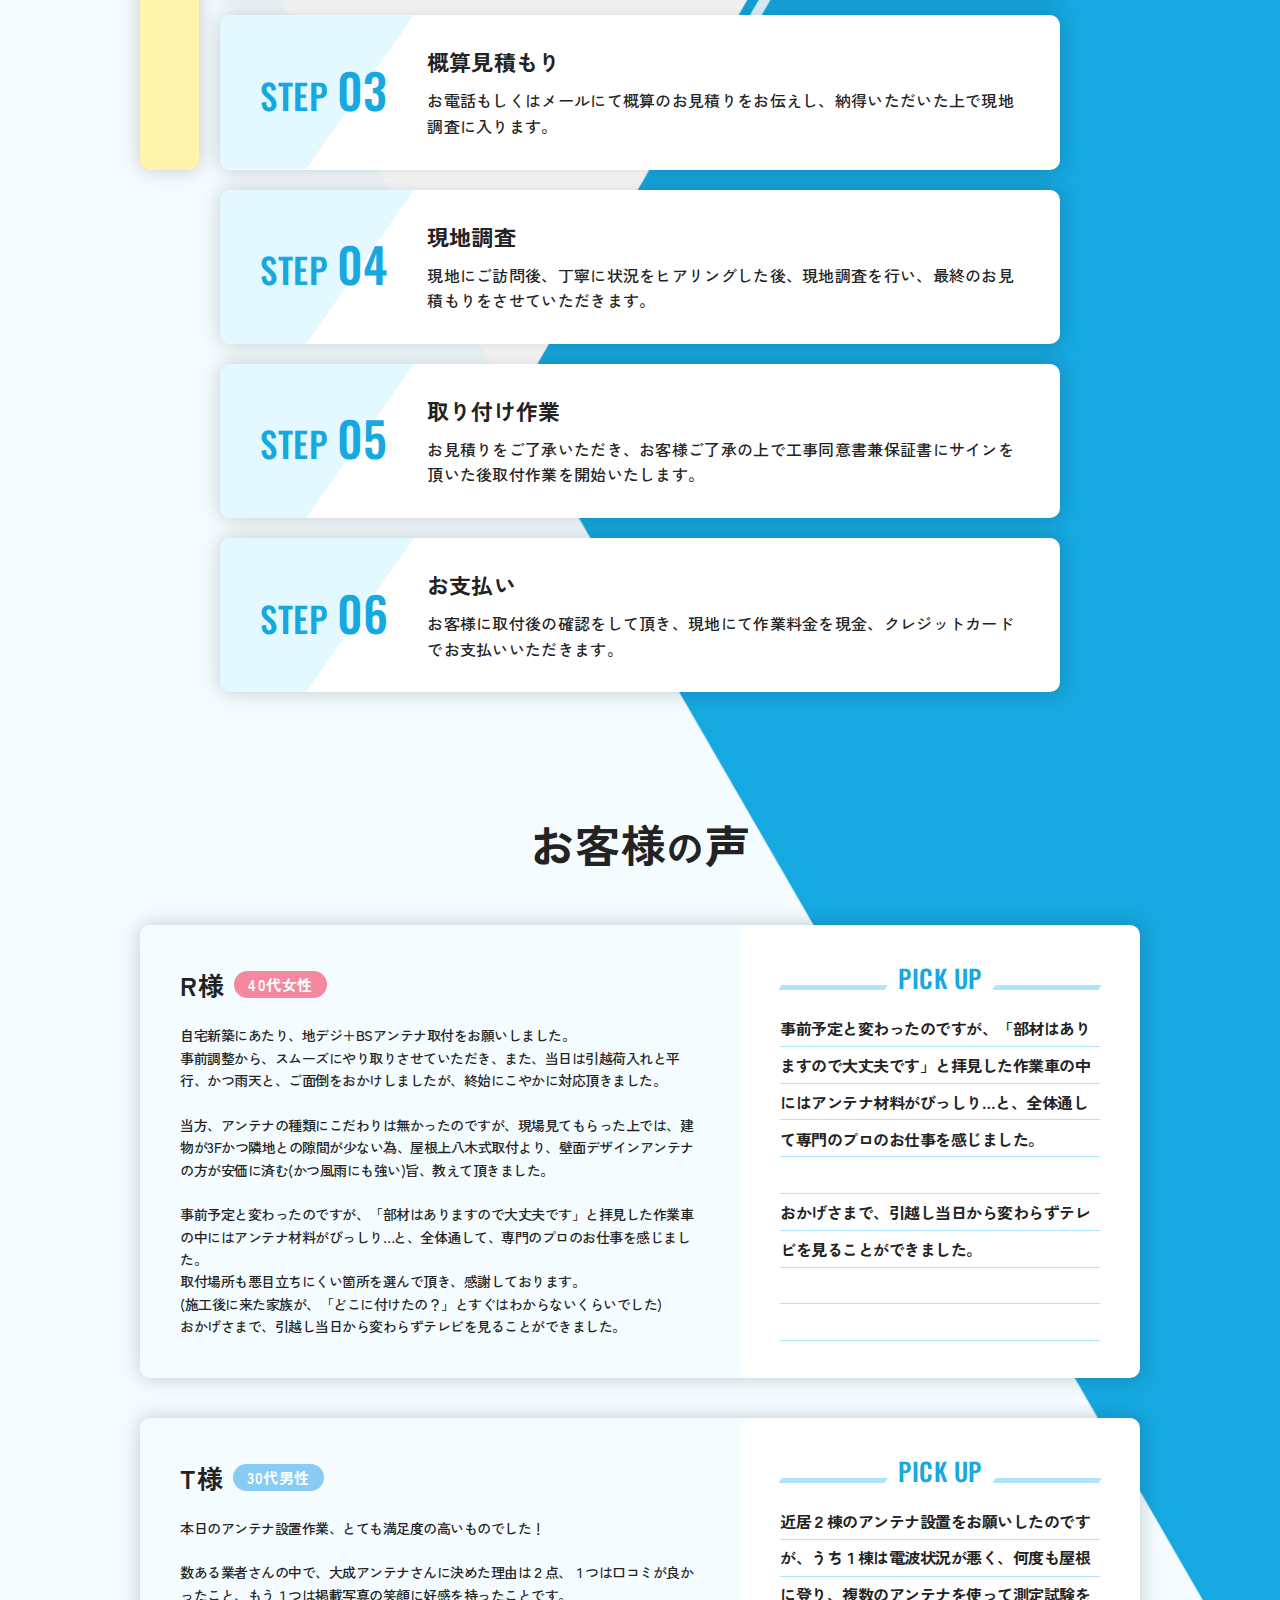
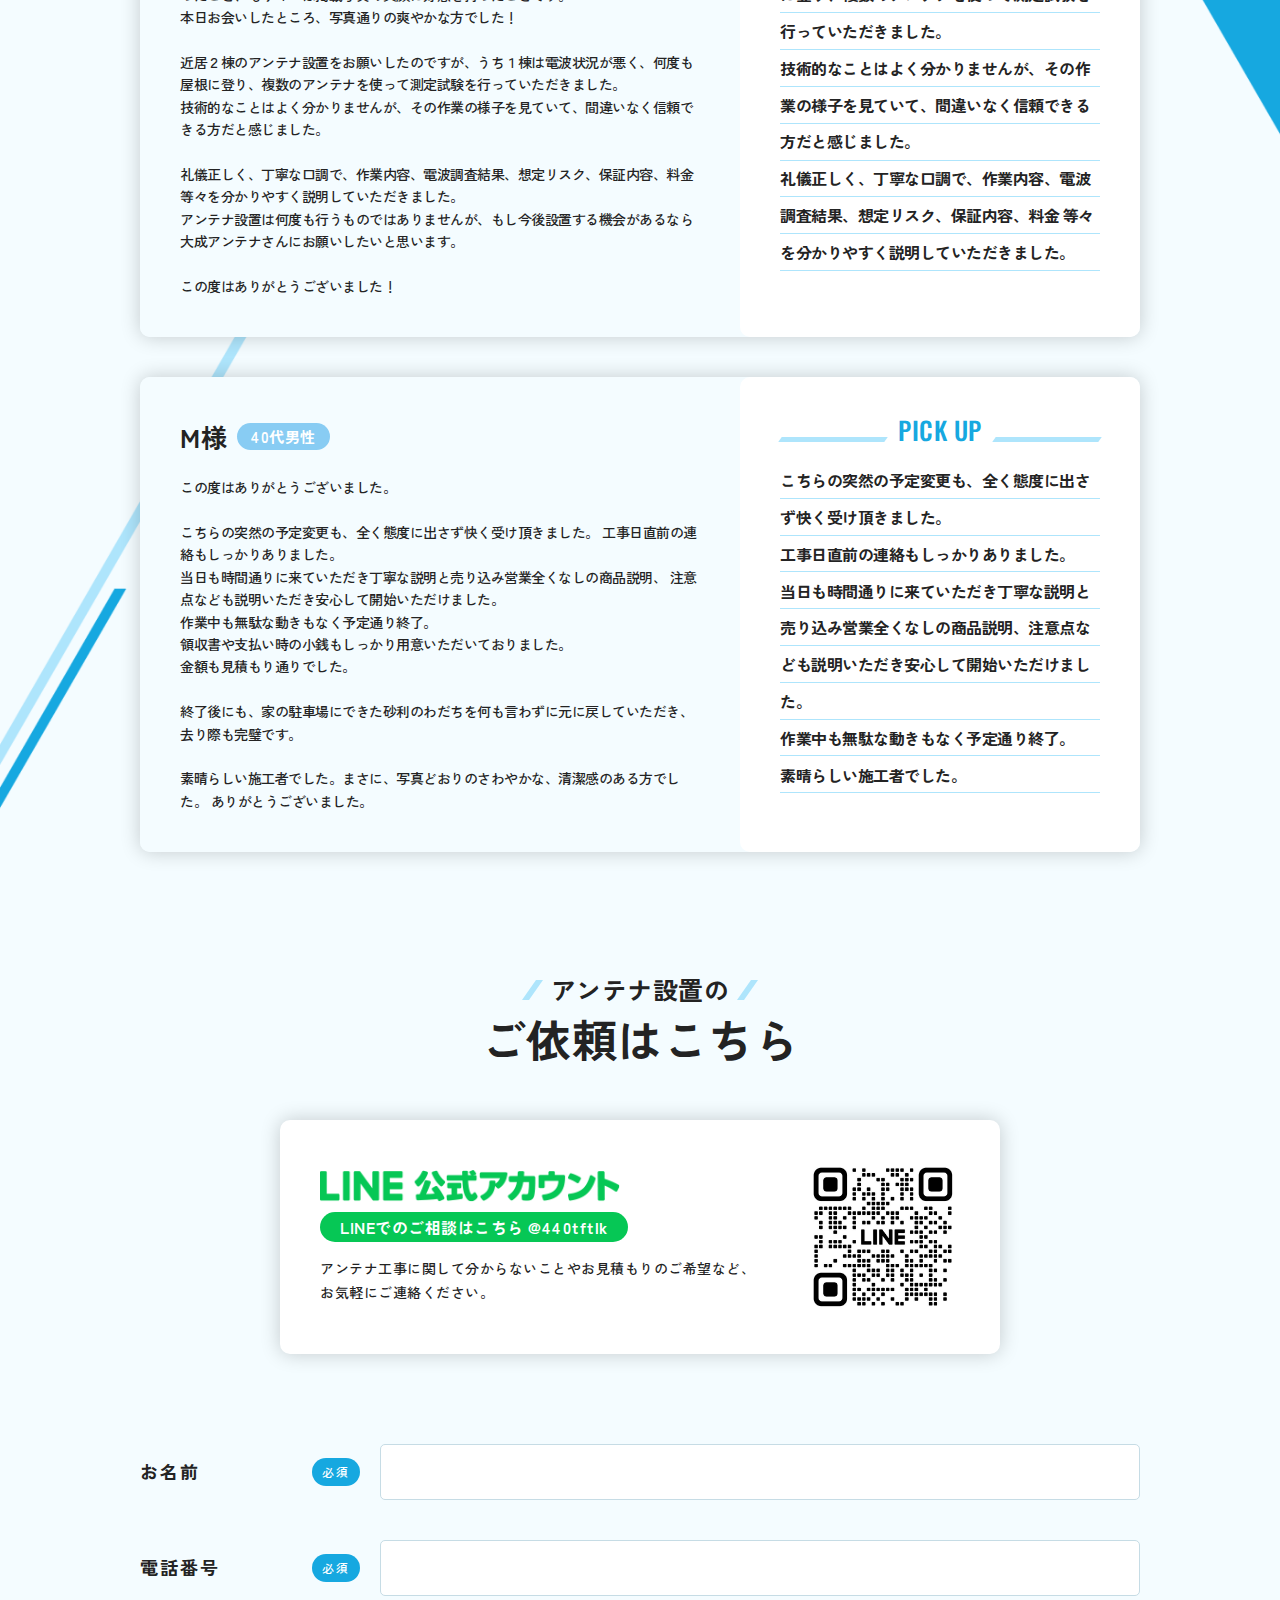
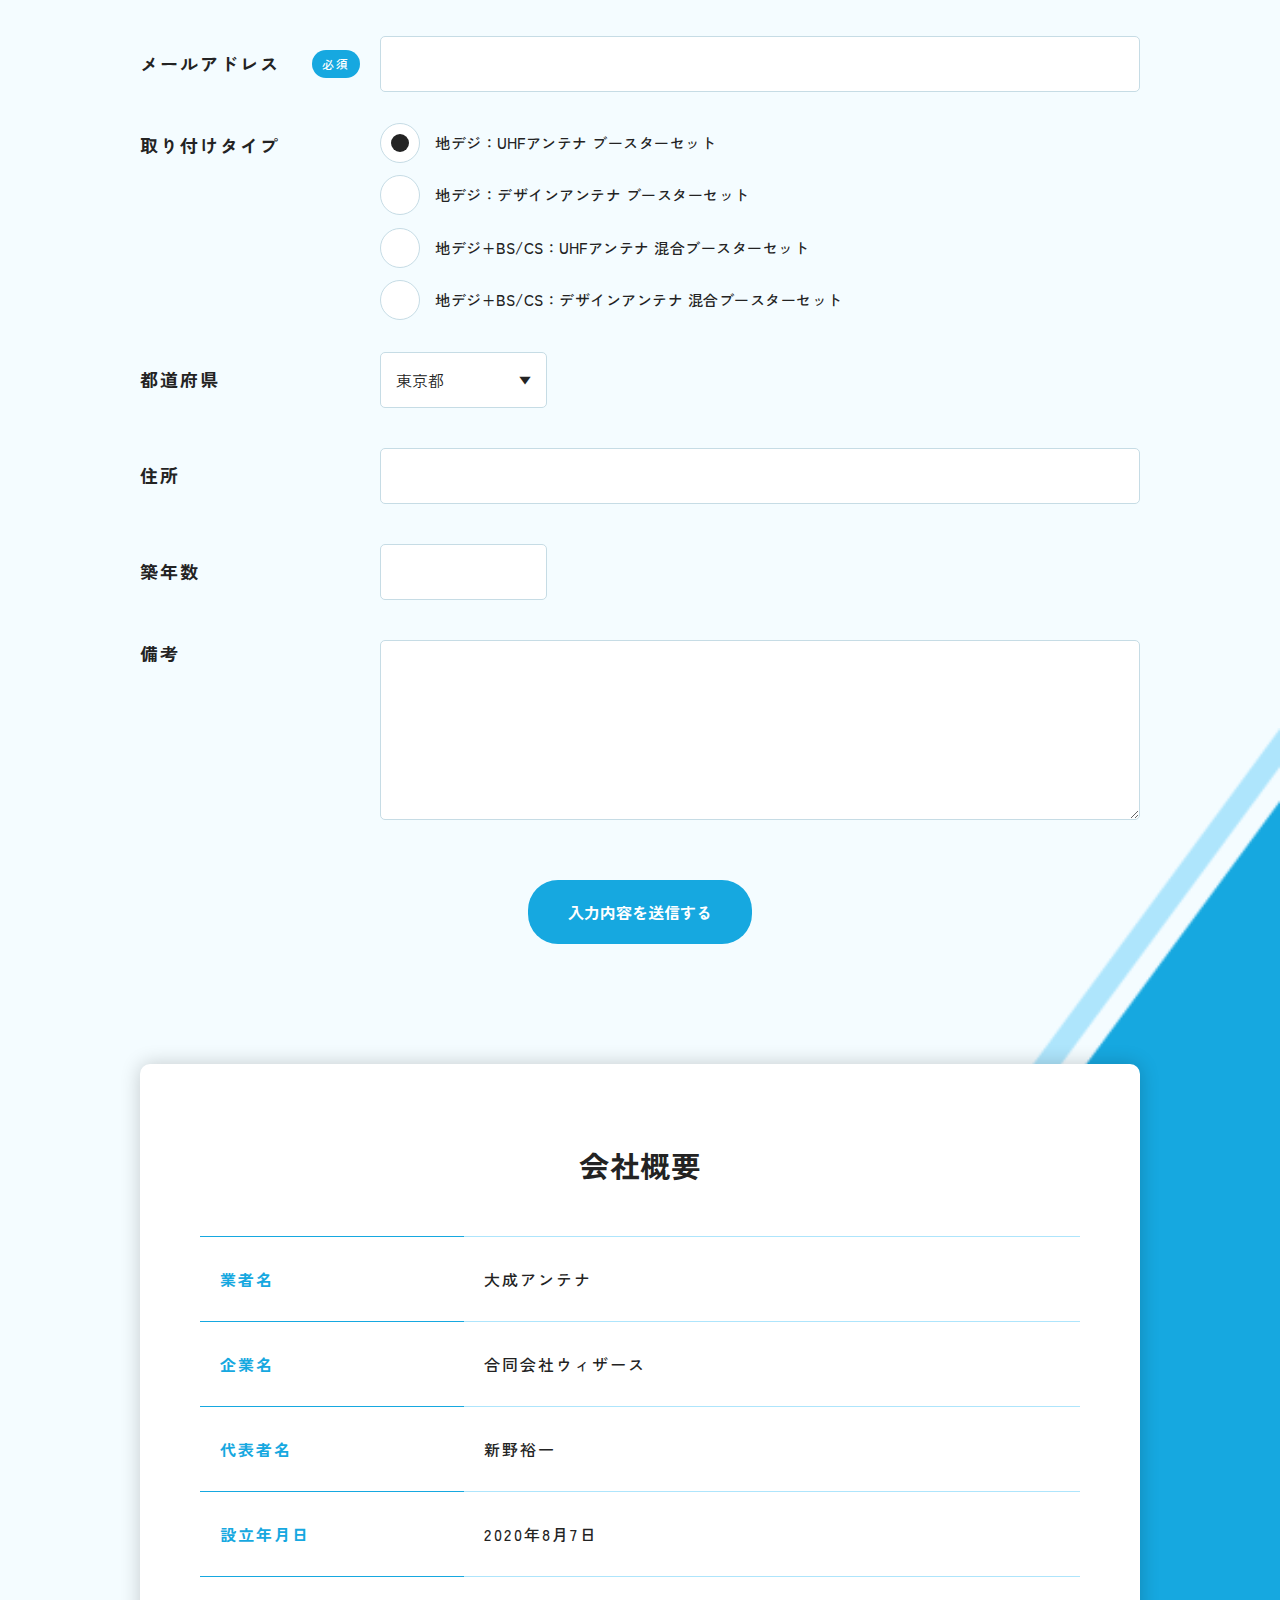
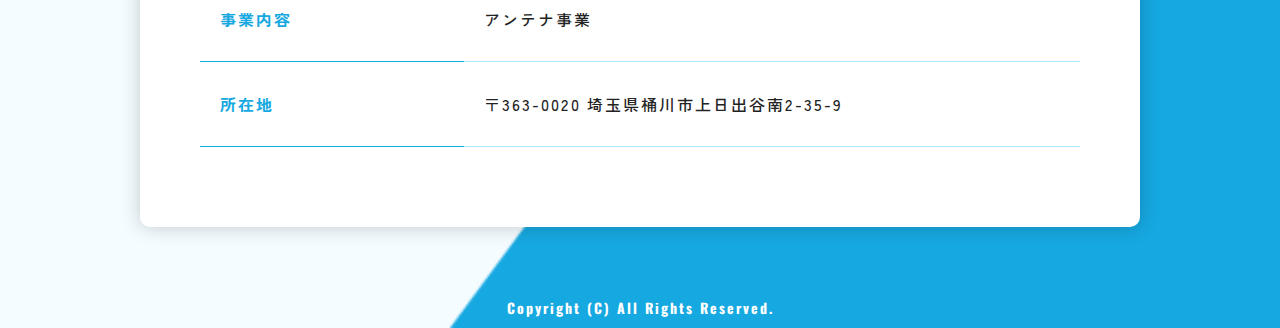
==== commit 39ed4bee: "文言修正" ====
--- a/index.html
+++ b/index.html
@@ -111,7 +111,7 @@
 <section class="introduction">
     <div class="container">
         <h2 class="sub_title">
-            暮らしのマーケットプロの<br>
+            くらしのマーケットプロの<br>
             <span class="yellow_marker">お仕事現場で紹介されました！</span>
         </h2>
         <ul>
@@ -330,7 +330,6 @@
                         </p>
                         <p class="price">
                             <span class="large yellow_marker">39,600</span>円(税込)
-                            <span class="small">※屋根馬施工 + 5,500円</span>
                         </p>
                     </div>
                 </li>
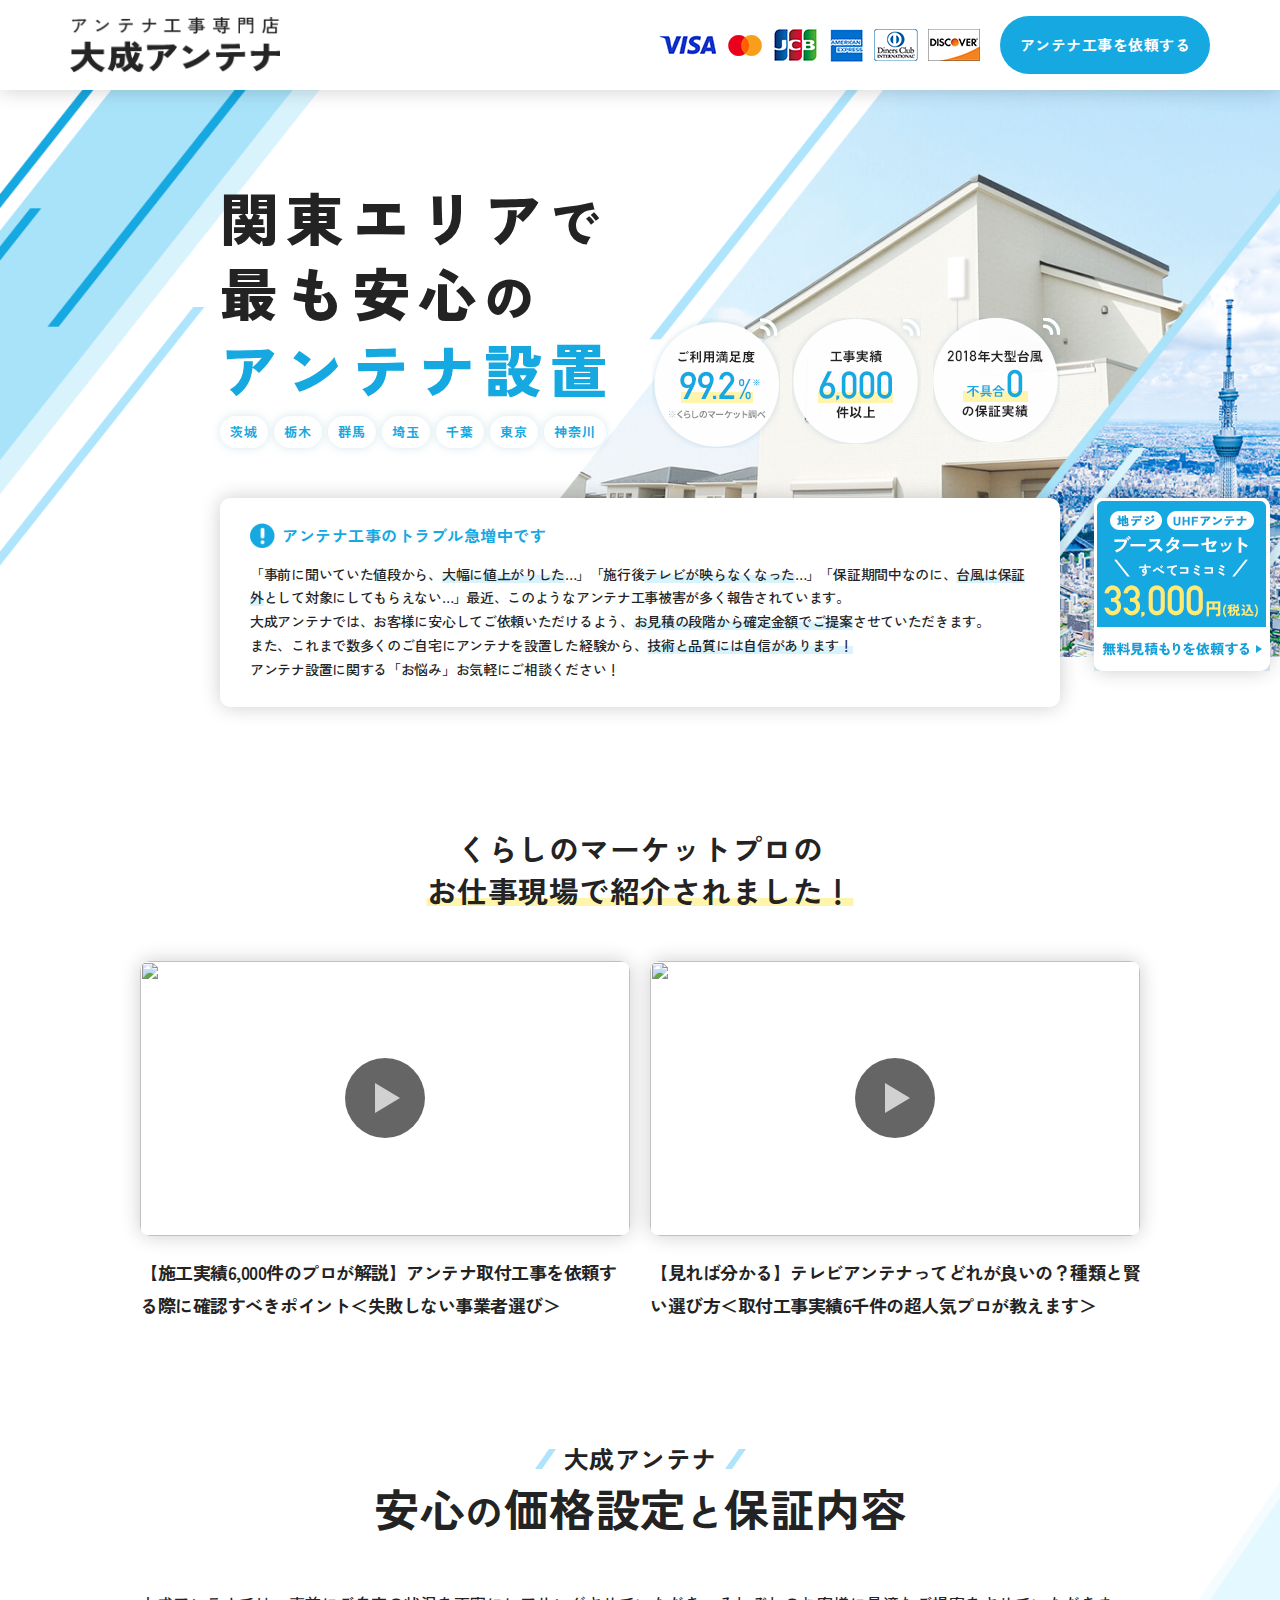
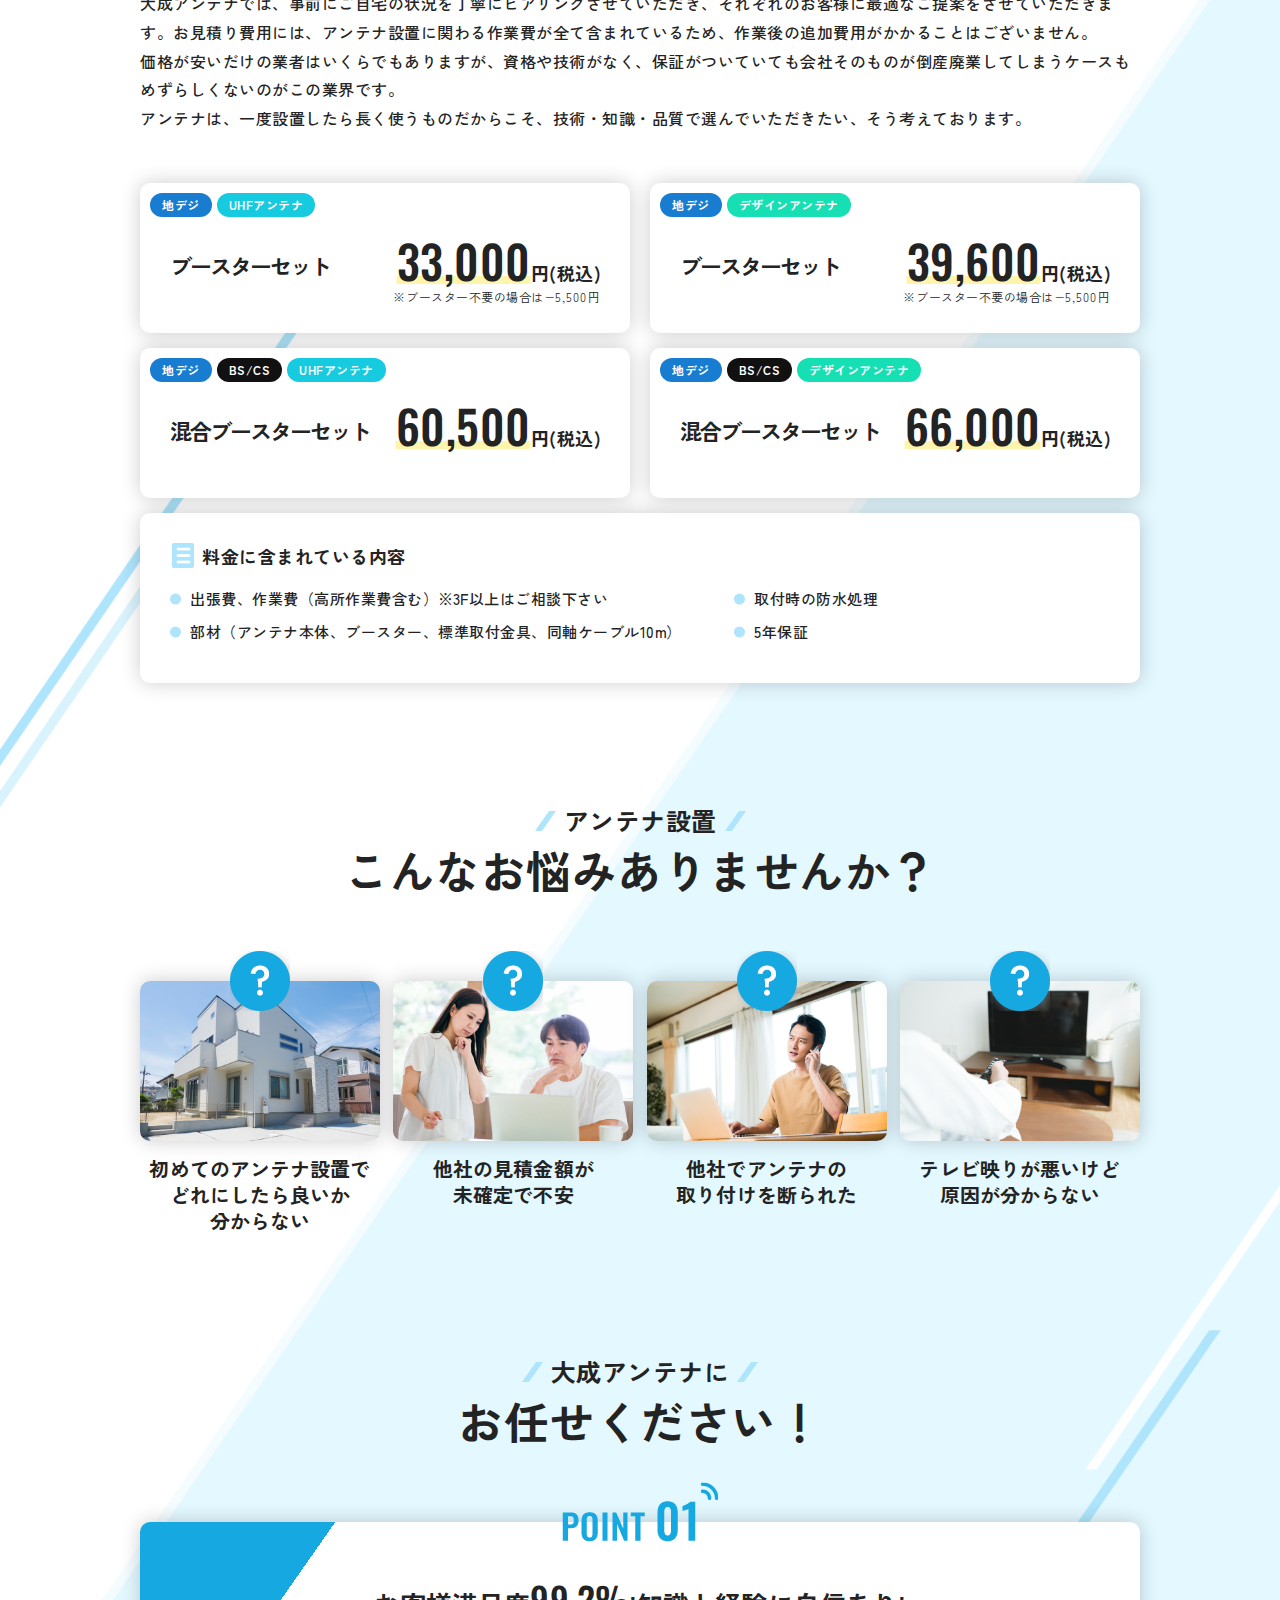
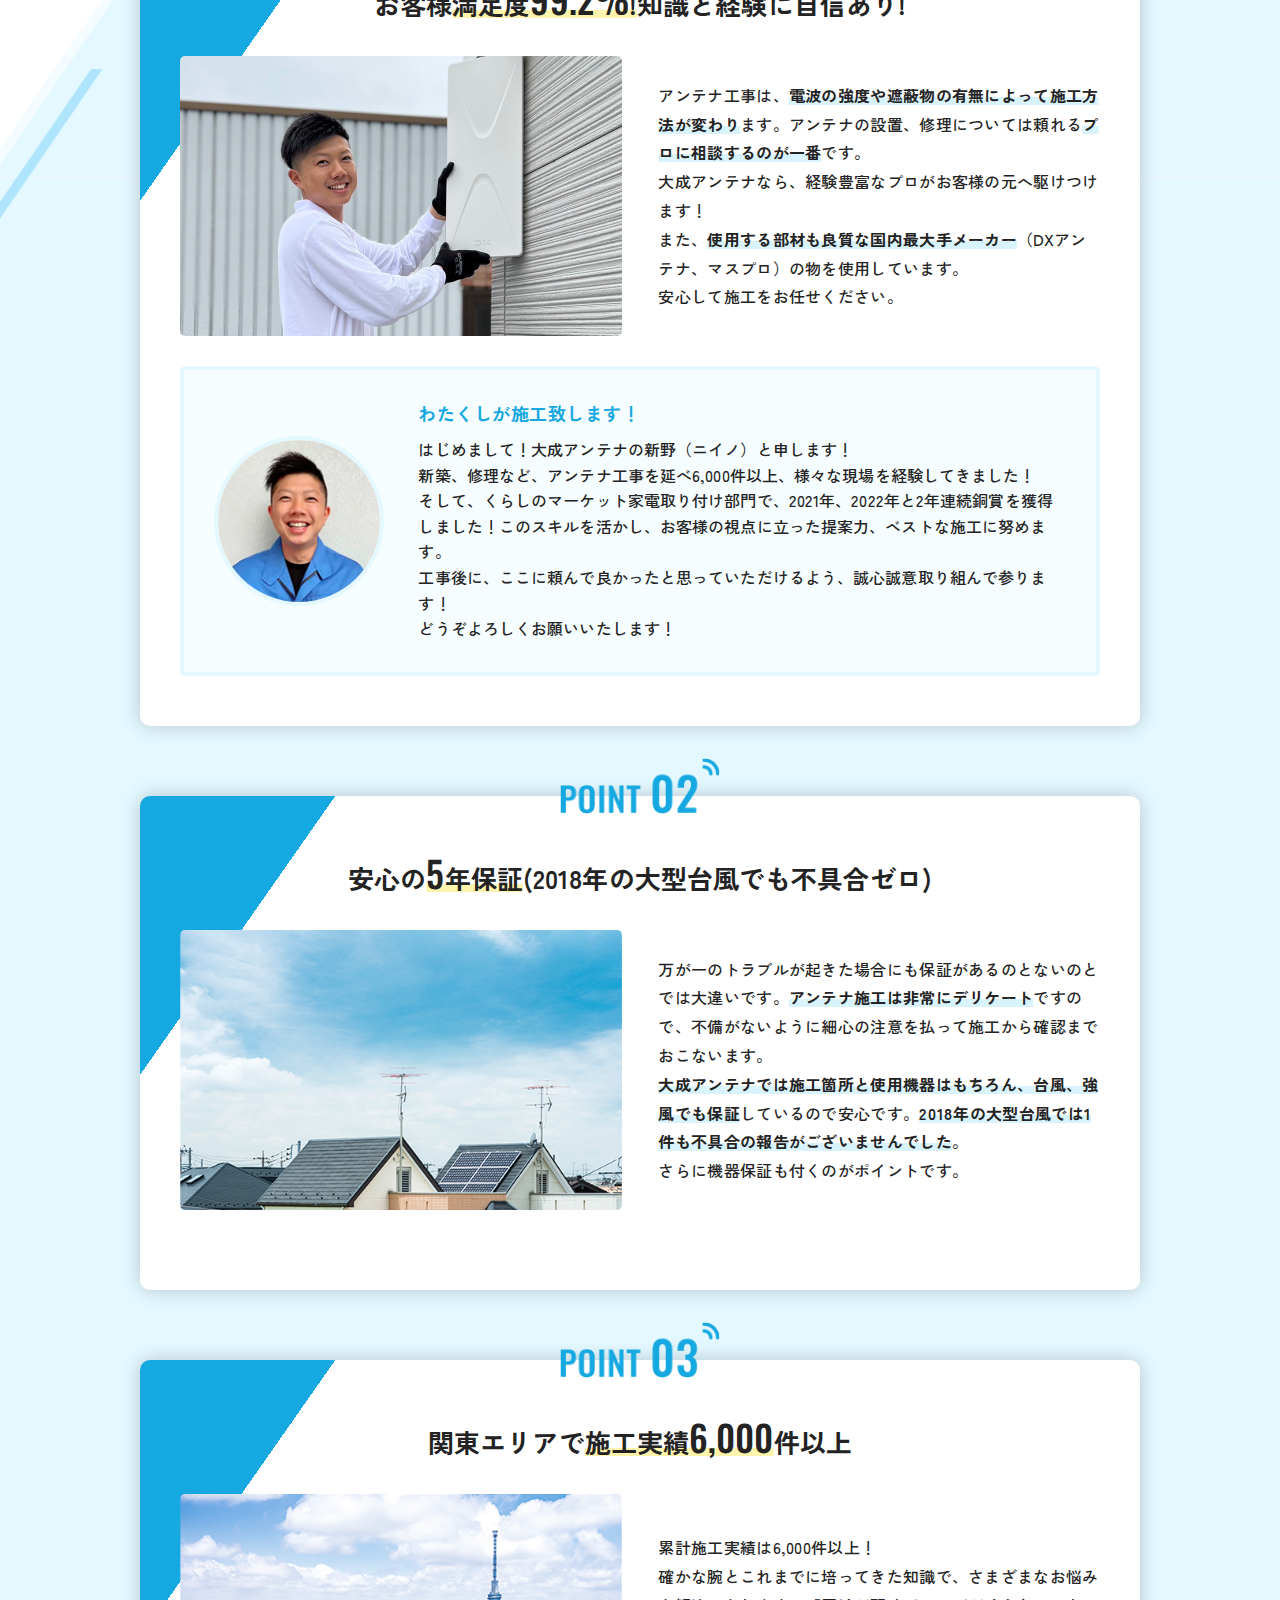
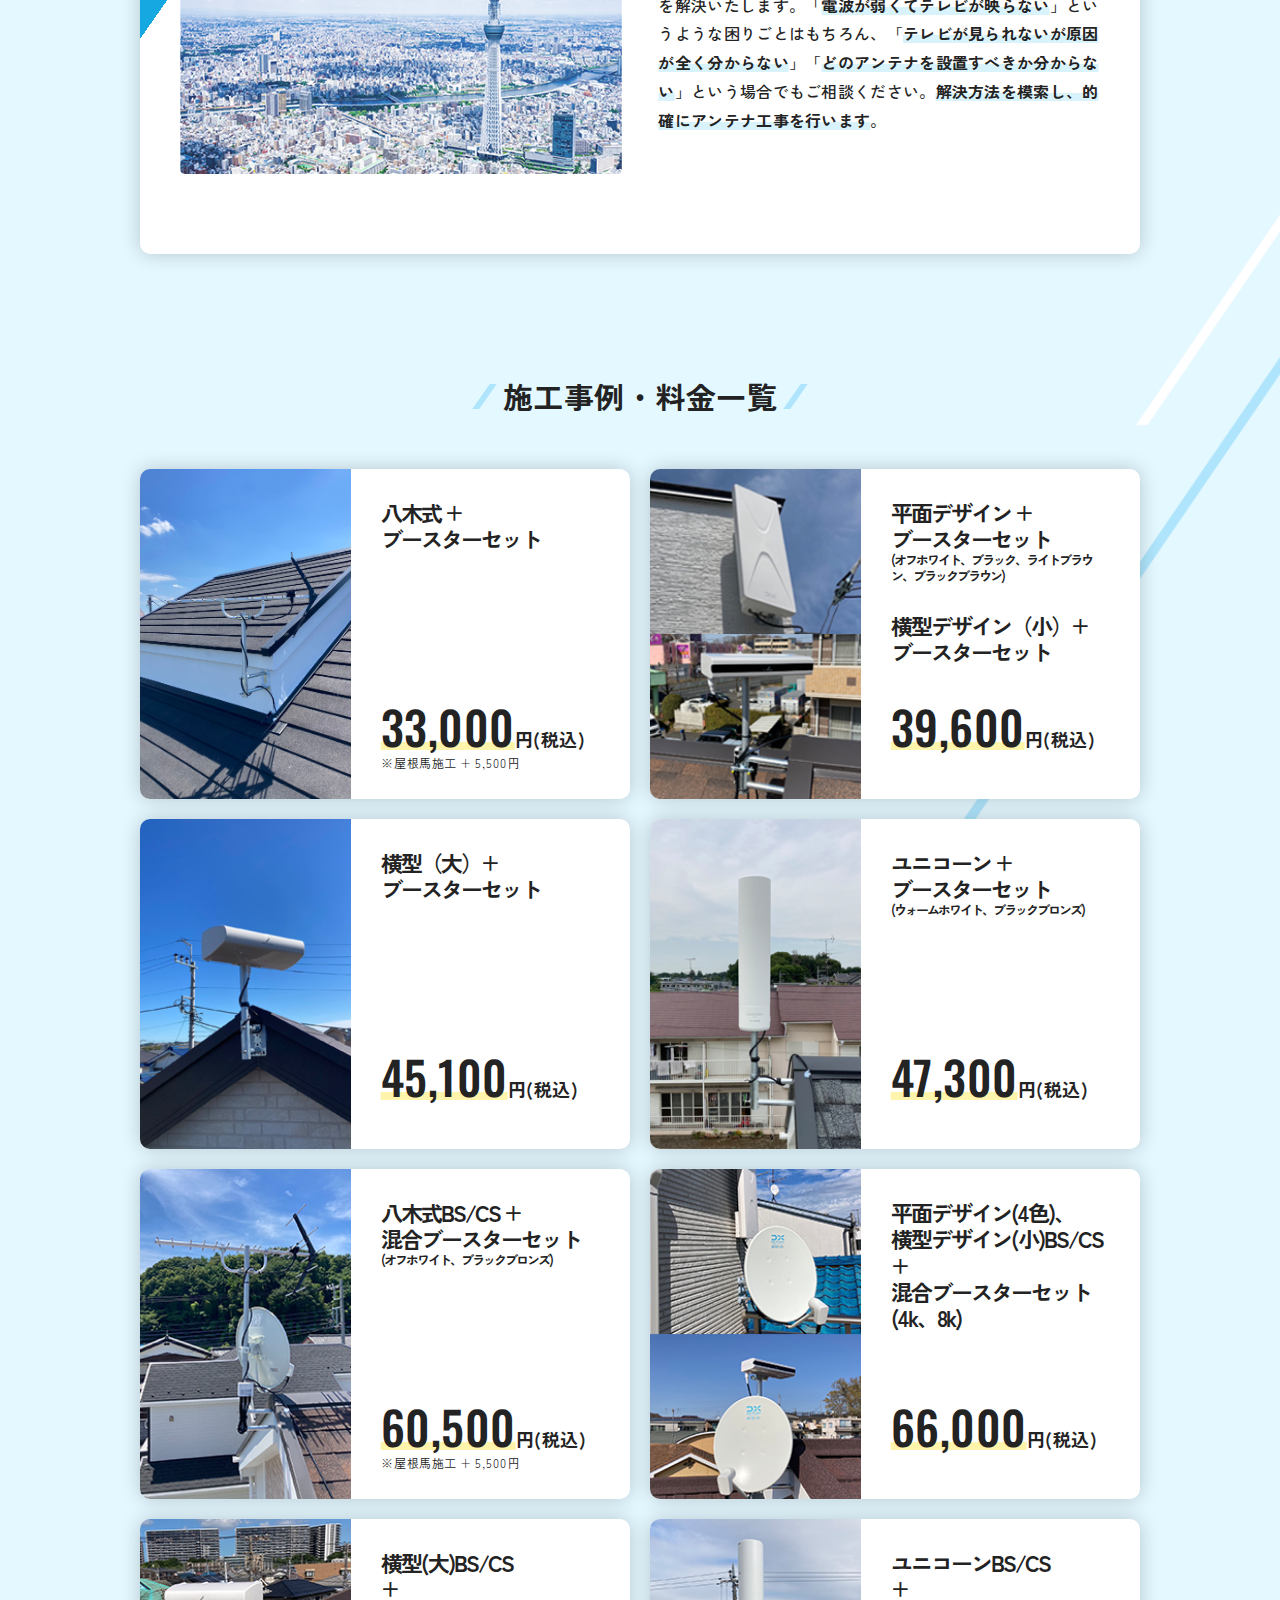
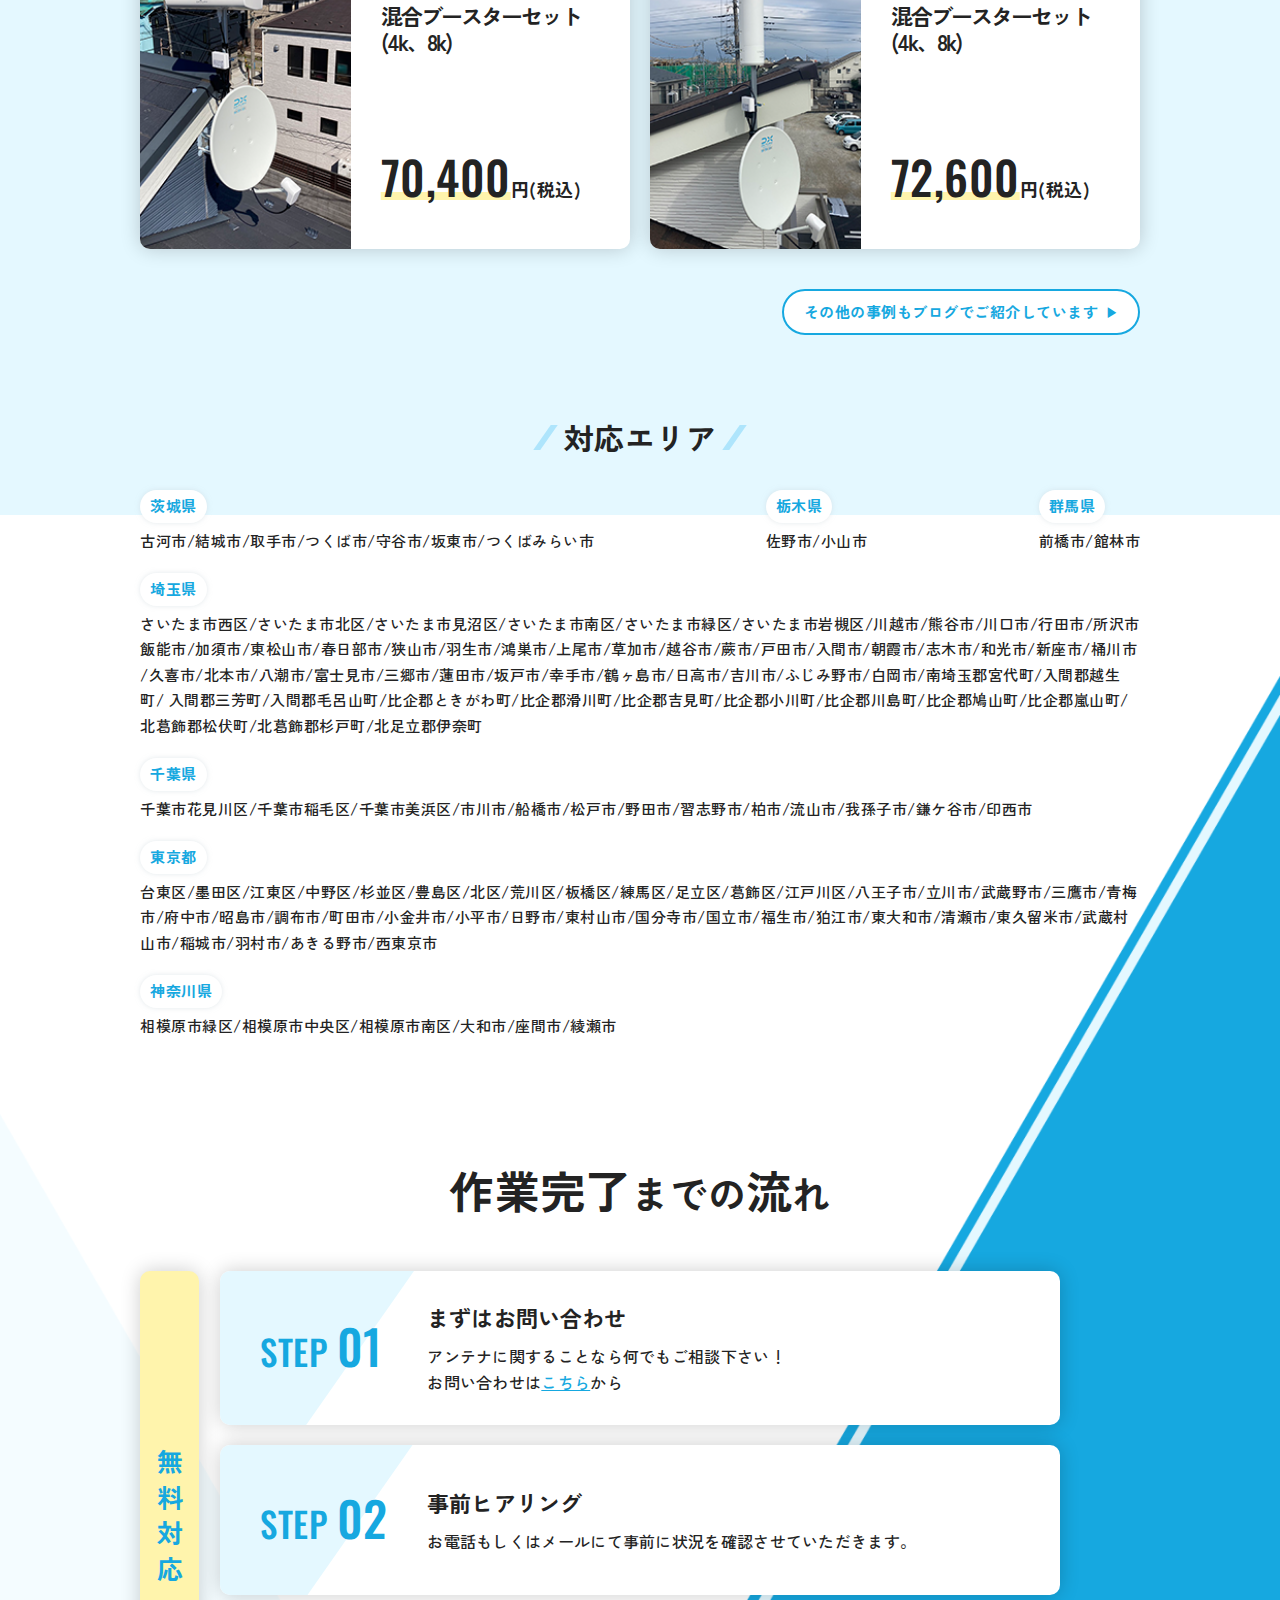
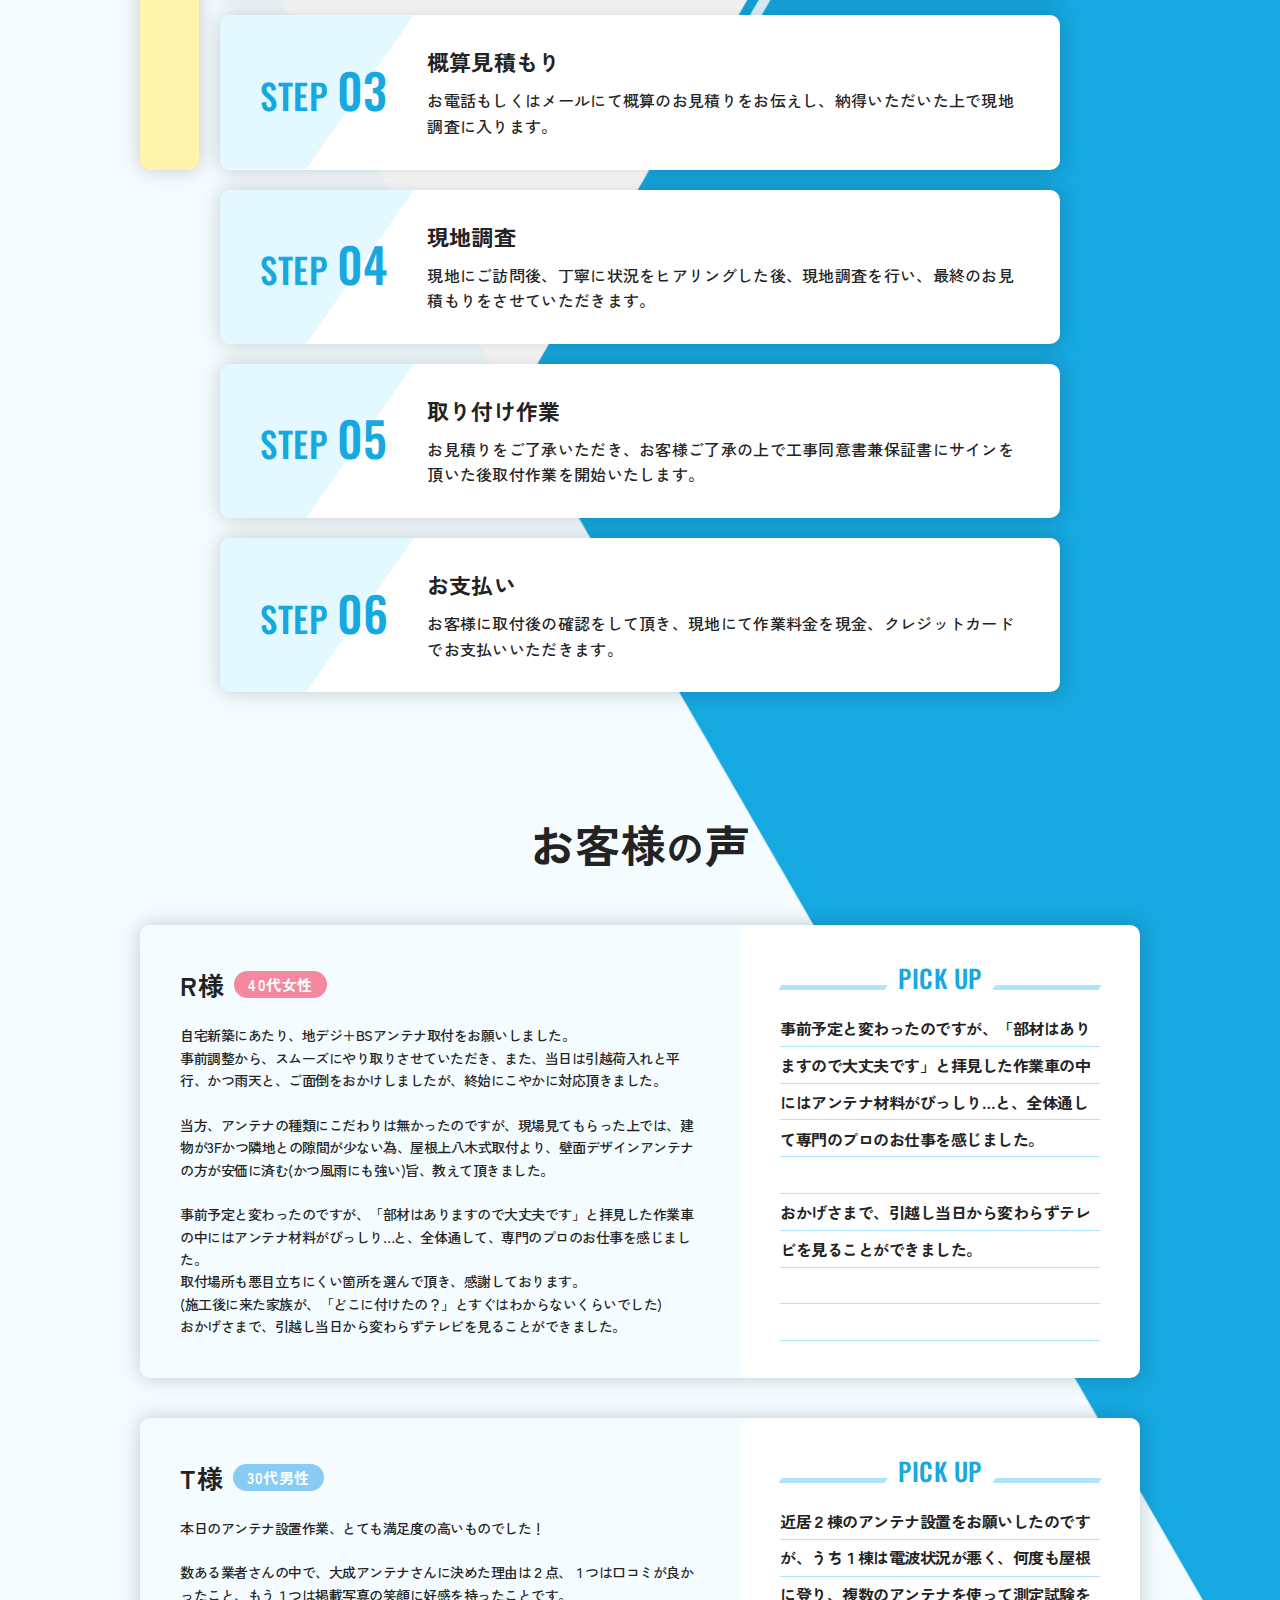
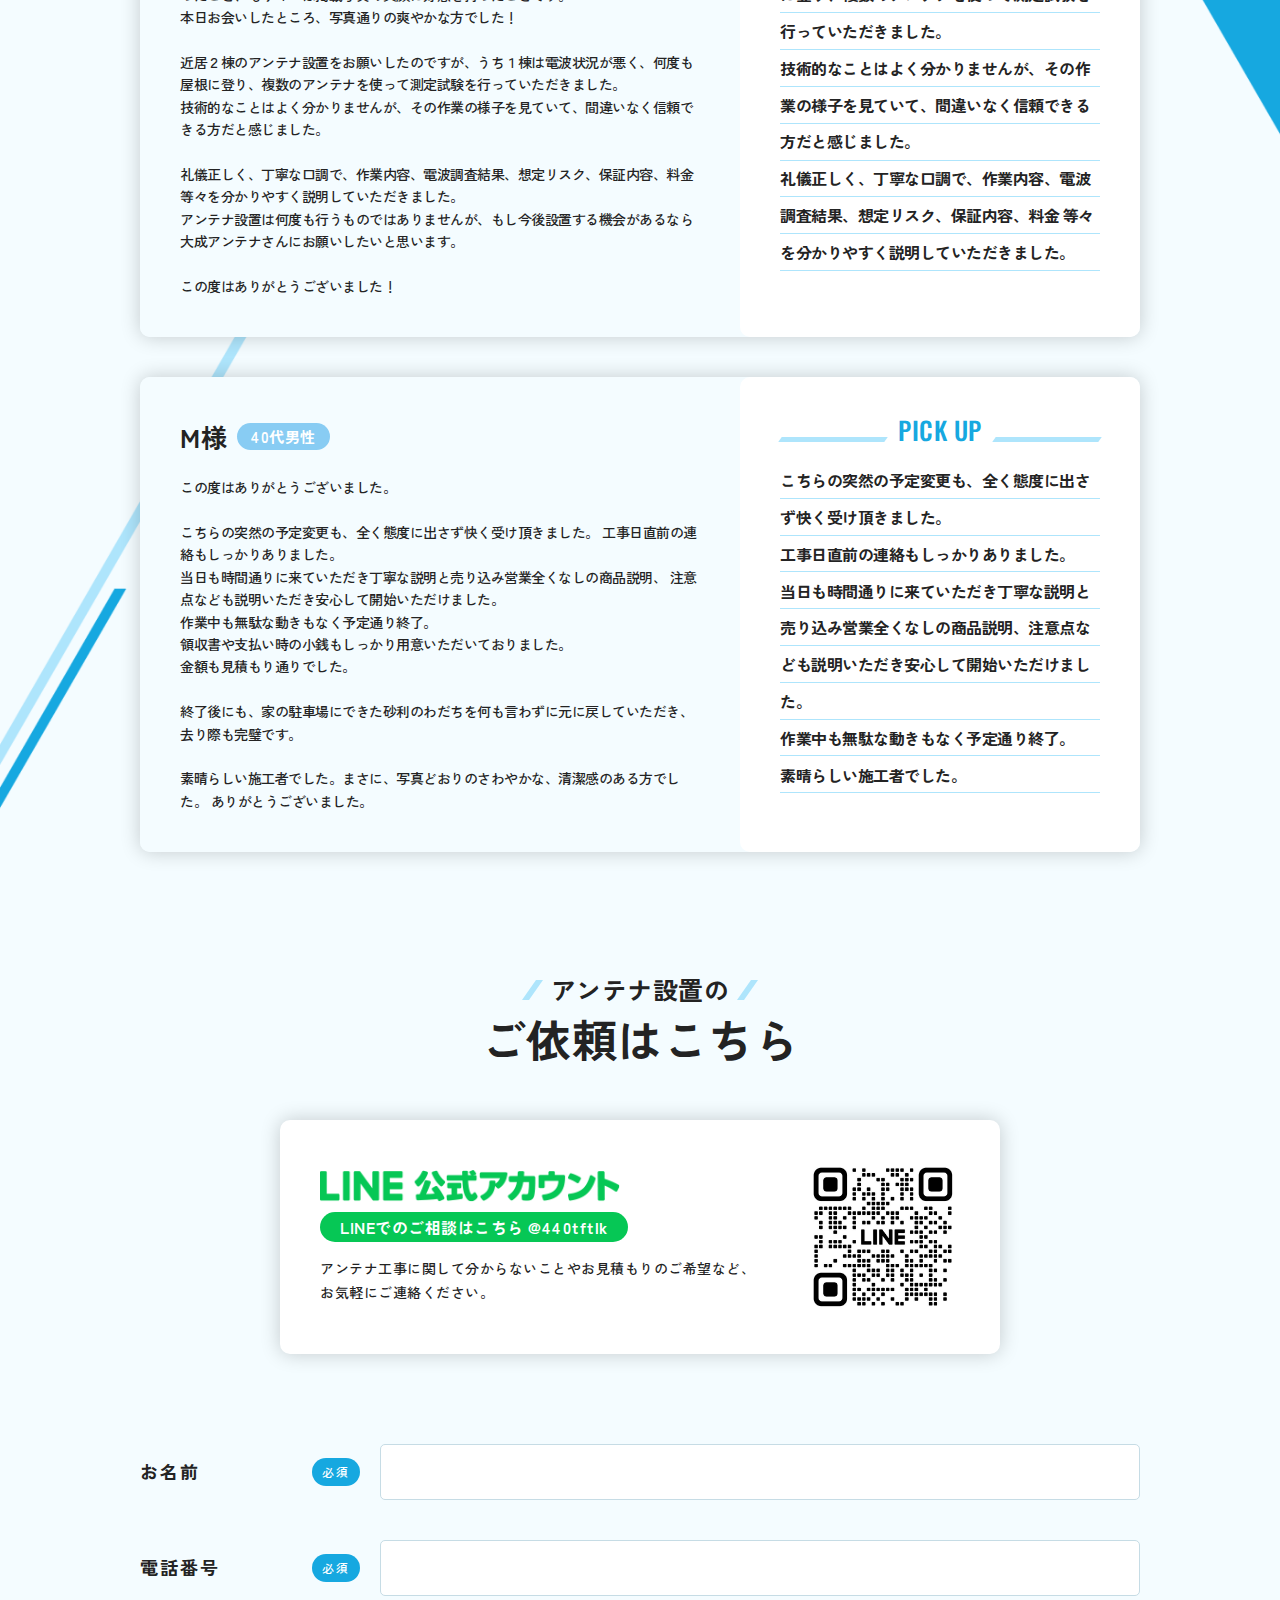
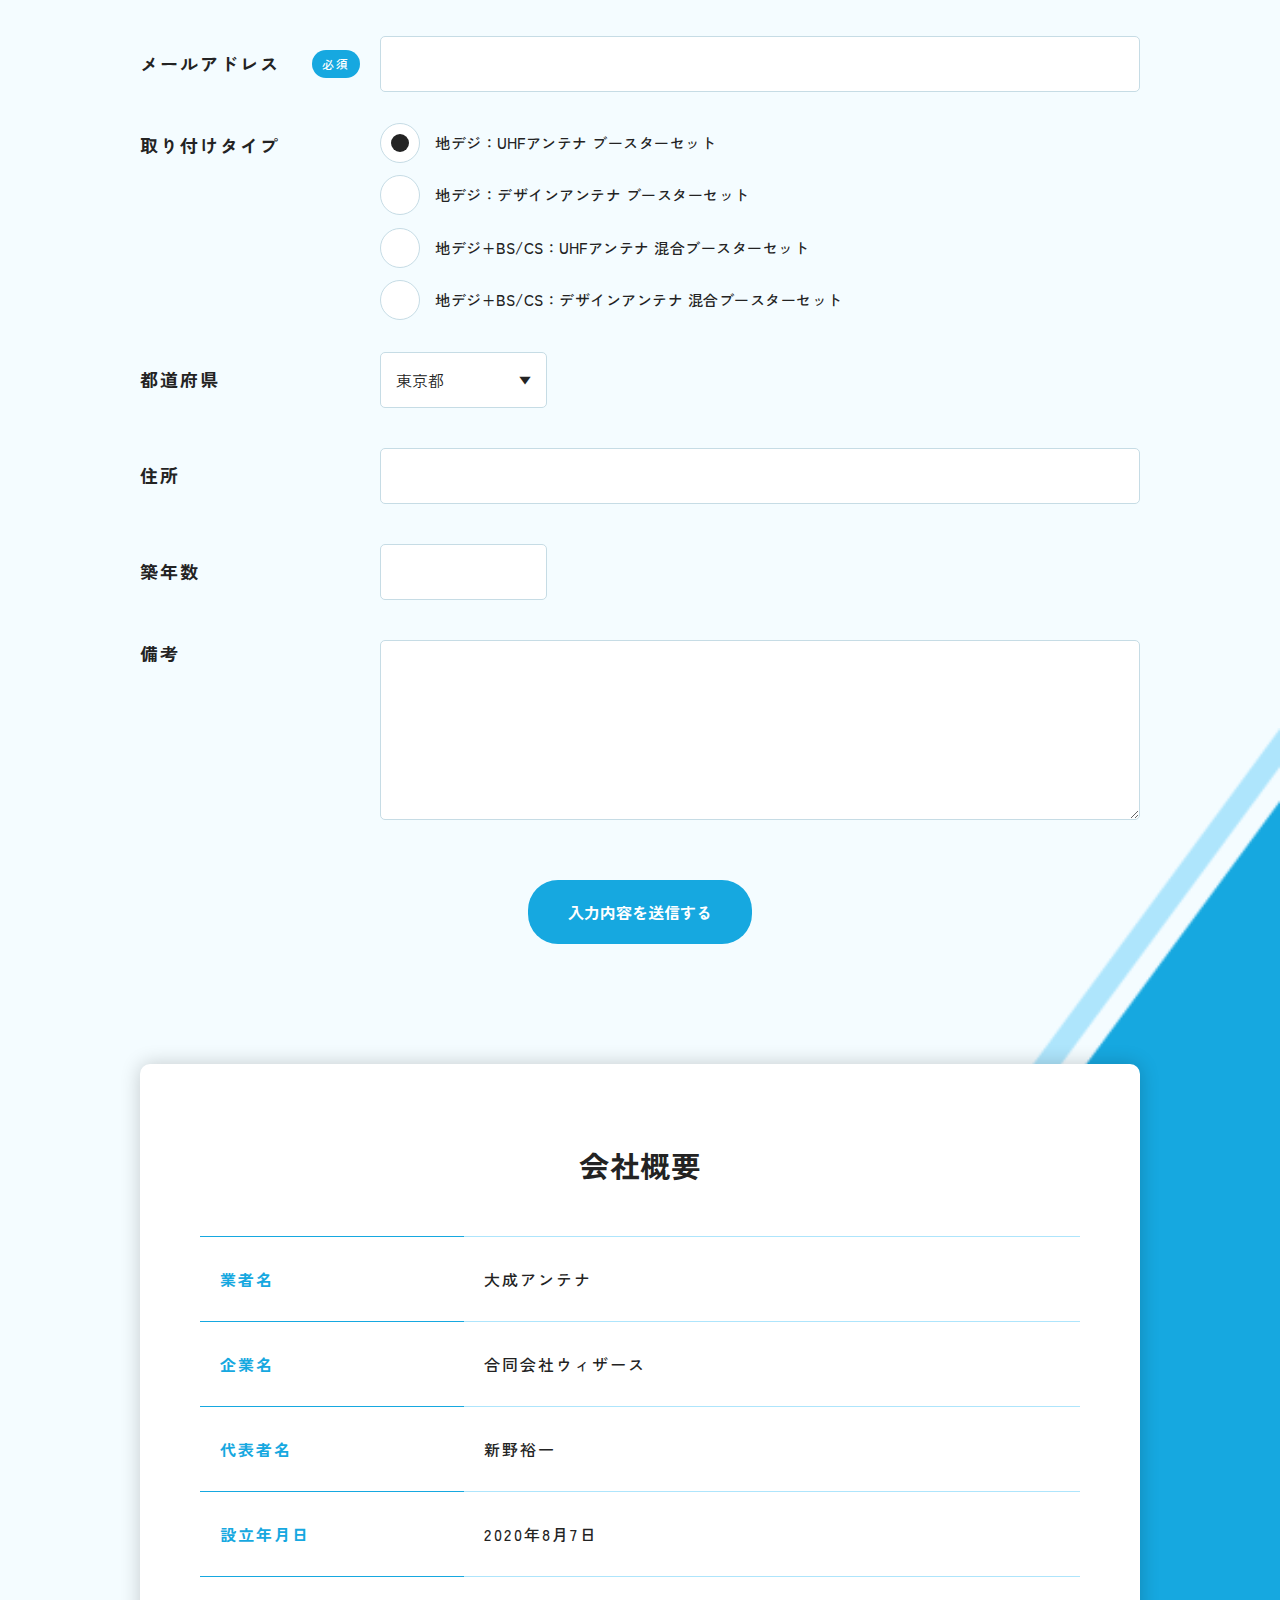
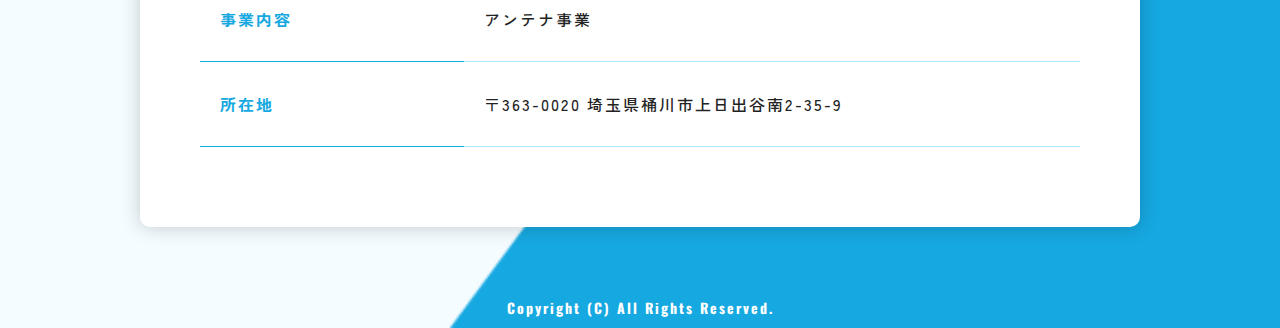
==== commit d4f37eef: "youtube modalを作成" ====
--- a/index.html
+++ b/index.html
@@ -10,6 +10,7 @@
     <link href="https://fonts.googleapis.com/css2?family=Oswald:wght@500&family=Zen+Kaku+Gothic+New:wght@400;500;700;900&display=swap" rel="stylesheet">
     <!-- css -->
     <link rel="stylesheet" type="text/css" href="css/reset.css" media="all">
+    <link rel="stylesheet" type="text/css" href="css/modal-video.min.css" media="all">
     <link rel="stylesheet" type="text/css" href="css/style.css" media="all">
     <title>アンテナ工事専門店 大成アンテナ</title>
 </head>
@@ -117,13 +118,17 @@
         <ul>
             <li>
                 <div class="video">
-                    <iframe src="https://www.youtube.com/embed/Rf7qxTTOp4c" title="YouTube video player" frameborder="0" allow="accelerometer; autoplay; clipboard-write; encrypted-media; gyroscope; picture-in-picture; web-share" allowfullscreen></iframe>
+                    <a href="javascript:void(0)" class="js-modal-video" data-video-id="Rf7qxTTOp4c" data-channel="youtube">
+                        <img src="https://img.youtube.com/vi/Rf7qxTTOp4c/sddefault.jpg" />
+                    </a>
                 </div>
                 <p>【施工実績6,000件のプロが解説】アンテナ取付工事を依頼する際に確認すべきポイント＜失敗しない事業者選び＞</p>
             </li>
             <li>
                 <div class="video">
-                    <iframe src="https://www.youtube.com/embed/DDW6ADMwkUI" title="YouTube video player" frameborder="0" allow="accelerometer; autoplay; clipboard-write; encrypted-media; gyroscope; picture-in-picture; web-share" allowfullscreen></iframe>
+                    <a href="javascript:void(0)" class="js-modal-video" data-video-id="DDW6ADMwkUI" data-channel="youtube">
+                        <img src="https://img.youtube.com/vi/DDW6ADMwkUI/sddefault.jpg" />
+                    </a>
                 </div>
                 <p>【見れば分かる】テレビアンテナってどれが良いの？種類と賢い選び方＜取付工事実績6千件の超人気プロが教えます＞</p>
             </li>
@@ -749,6 +754,7 @@
     
 <!-- javascript -->
 <script type="text/javascript" src="js/jquery.min.js"></script>
+<script type="text/javascript" src="js/jquery-modal-video.min.js"></script>
 <script type="text/javascript" src="js/jquery.validate.min.js"></script>
 <script type="text/javascript" src="js/main.js"></script>
 
--- a/css/modal-video.min.css
+++ b/css/modal-video.min.css
@@ -0,0 +1 @@
+@keyframes modal-video{from{opacity:0}to{opacity:1}}@keyframes modal-video-inner{from{transform:translate(0, 100px)}to{transform:translate(0, 0)}}.modal-video{position:fixed;top:0;left:0;width:100%;height:100%;background-color:rgba(0,0,0,0.5);z-index:1000000;cursor:pointer;opacity:1;animation-timing-function:ease-out;animation-duration:.3s;animation-name:modal-video;-webkit-transition:opacity .3s ease-out;-moz-transition:opacity .3s ease-out;-ms-transition:opacity .3s ease-out;-o-transition:opacity .3s ease-out;transition:opacity .3s ease-out}.modal-video-close{opacity:0}.modal-video-close .modal-video-movie-wrap{-webkit-transform:translate(0, 100px);-moz-transform:translate(0, 100px);-ms-transform:translate(0, 100px);-o-transform:translate(0, 100px);transform:translate(0, 100px)}.modal-video-body{max-width:960px;width:100%;height:100%;margin:0 auto;padding:0 10px;display:flex;justify-content:center;box-sizing:border-box}.modal-video-inner{display:flex;justify-content:center;align-items:center;width:100%;height:100%}@media (orientation: landscape){.modal-video-inner{padding:10px 60px;box-sizing:border-box}}.modal-video-movie-wrap{width:100%;height:0;position:relative;padding-bottom:56.25%;background-color:#333;animation-timing-function:ease-out;animation-duration:.3s;animation-name:modal-video-inner;-webkit-transform:translate(0, 0);-moz-transform:translate(0, 0);-ms-transform:translate(0, 0);-o-transform:translate(0, 0);transform:translate(0, 0);-webkit-transition:-webkit-transform .3s ease-out;-moz-transition:-moz-transform .3s ease-out;-ms-transition:-ms-transform .3s ease-out;-o-transition:-o-transform .3s ease-out;transition:transform .3s ease-out}.modal-video-movie-wrap iframe{position:absolute;top:0;left:0;width:100%;height:100%}.modal-video-close-btn{position:absolute;z-index:2;top:-45px;right:0;display:inline-block;width:35px;height:35px;overflow:hidden;border:none;background:transparent}@media (orientation: landscape){.modal-video-close-btn{top:0;right:-45px}}.modal-video-close-btn:before{transform:rotate(45deg)}.modal-video-close-btn:after{transform:rotate(-45deg)}.modal-video-close-btn:before,.modal-video-close-btn:after{content:'';position:absolute;height:2px;width:100%;top:50%;left:0;margin-top:-1px;background:#fff;border-radius:5px;margin-top:-6px}
--- a/css/style.css
+++ b/css/style.css
@@ -662,7 +662,9 @@
   margin-bottom: 20px;
   -webkit-box-shadow: 0 0 20px rgba(0, 0, 0, 0.2);
           box-shadow: 0 0 20px rgba(0, 0, 0, 0.2);
+  border-radius: 10px;
   aspect-ratio: 16/9;
+  position: relative;
 }
 
 @media screen and (max-width: 767px) {
@@ -671,10 +673,52 @@
   }
 }
 
-.introduction ul li .video iframe {
+.introduction ul li .video a:before, .introduction ul li .video a:after {
+  content: "";
+  display: block;
+  position: absolute;
+  top: 50%;
+  left: 50%;
+  opacity: .7;
+}
+
+.introduction ul li .video a:before {
+  width: 80px;
+  height: 80px;
+  background-color: #232323;
+  border-radius: 50%;
+  -webkit-transform: translate(-50%, -50%);
+          transform: translate(-50%, -50%);
+}
+
+@media screen and (max-width: 767px) {
+  .introduction ul li .video a:before {
+    width: 60px;
+    height: 60px;
+  }
+}
+
+.introduction ul li .video a:after {
+  border-style: solid;
+  border-color: transparent transparent transparent #fff;
+  border-width: 15px 0 15px 25px;
+  -webkit-transform: translate(-40%, -50%);
+          transform: translate(-40%, -50%);
+}
+
+@media screen and (max-width: 767px) {
+  .introduction ul li .video a:after {
+    border-width: 10px 0 10px 15px;
+  }
+}
+
+.introduction ul li .video img {
+  display: inline-block;
   width: 100%;
   height: 100%;
   border-radius: 10px;
+  -o-object-fit: cover;
+     object-fit: cover;
 }
 
 .introduction ul li p {
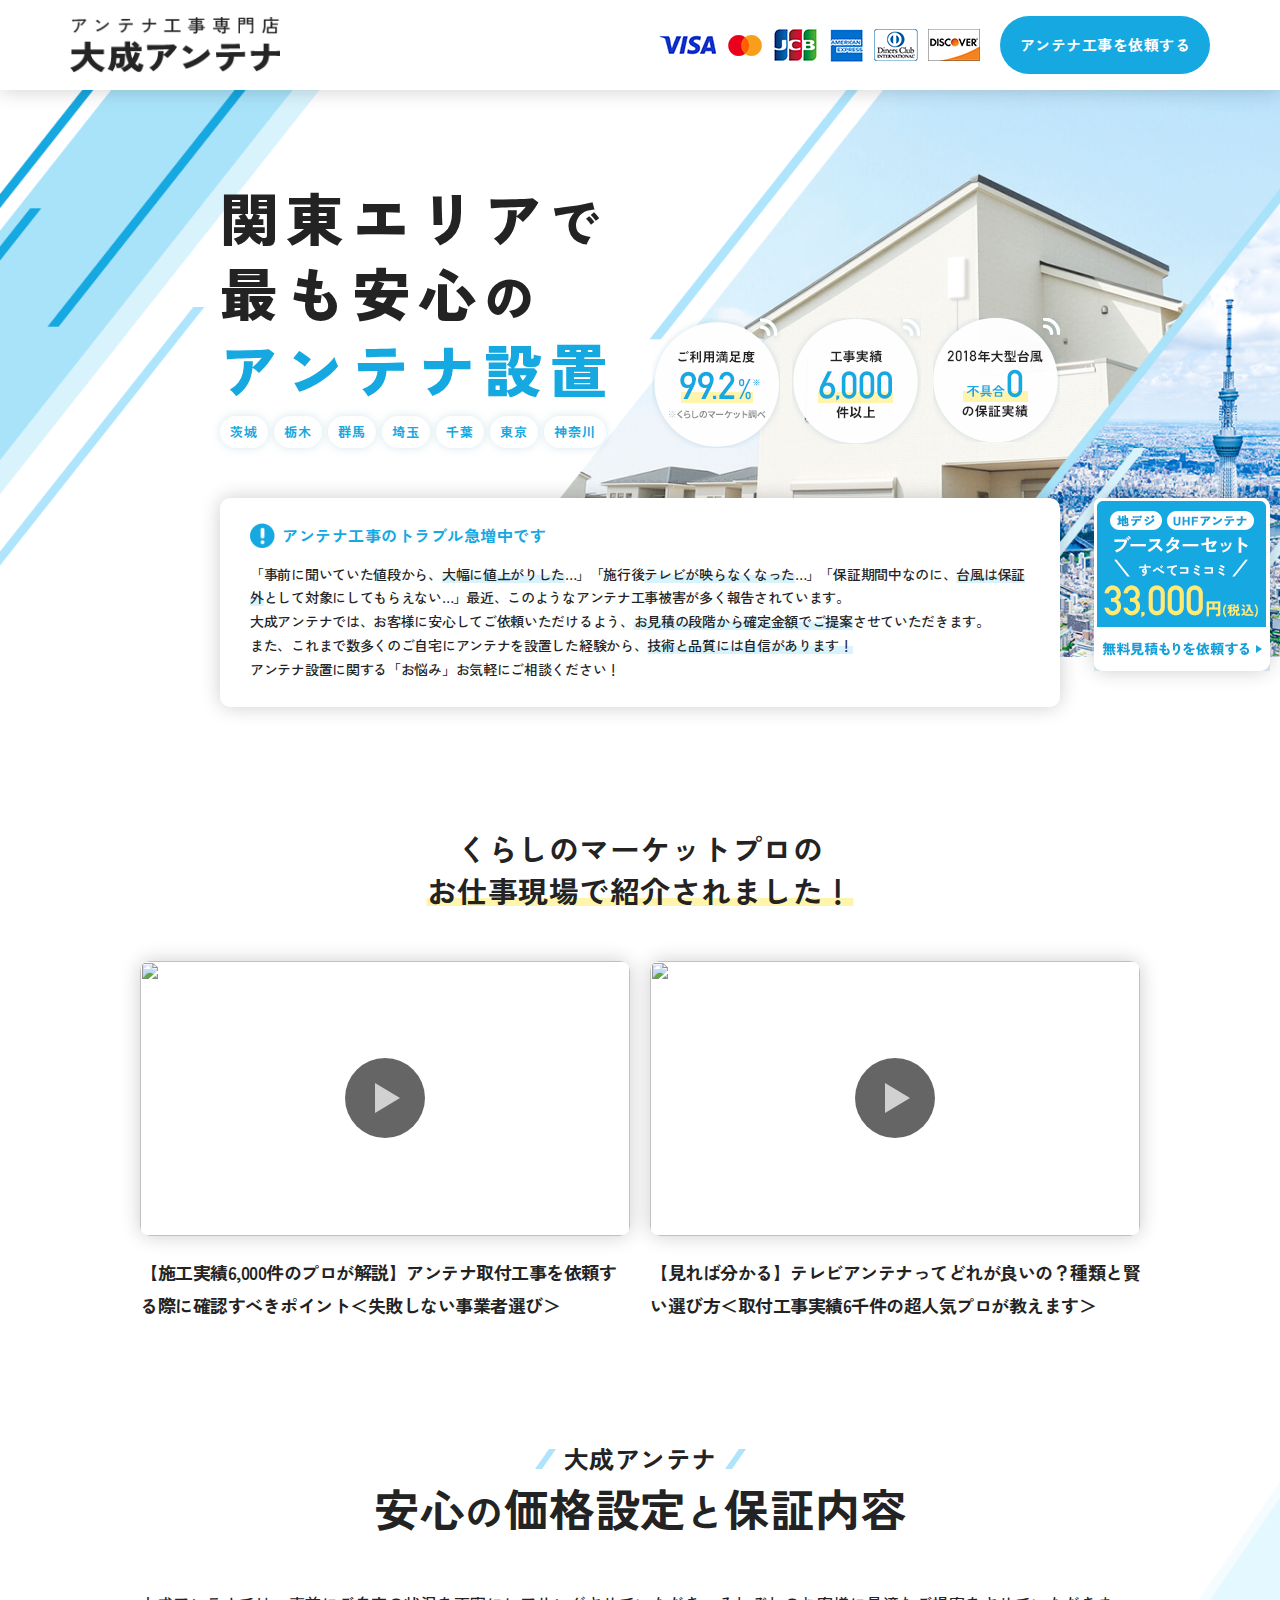
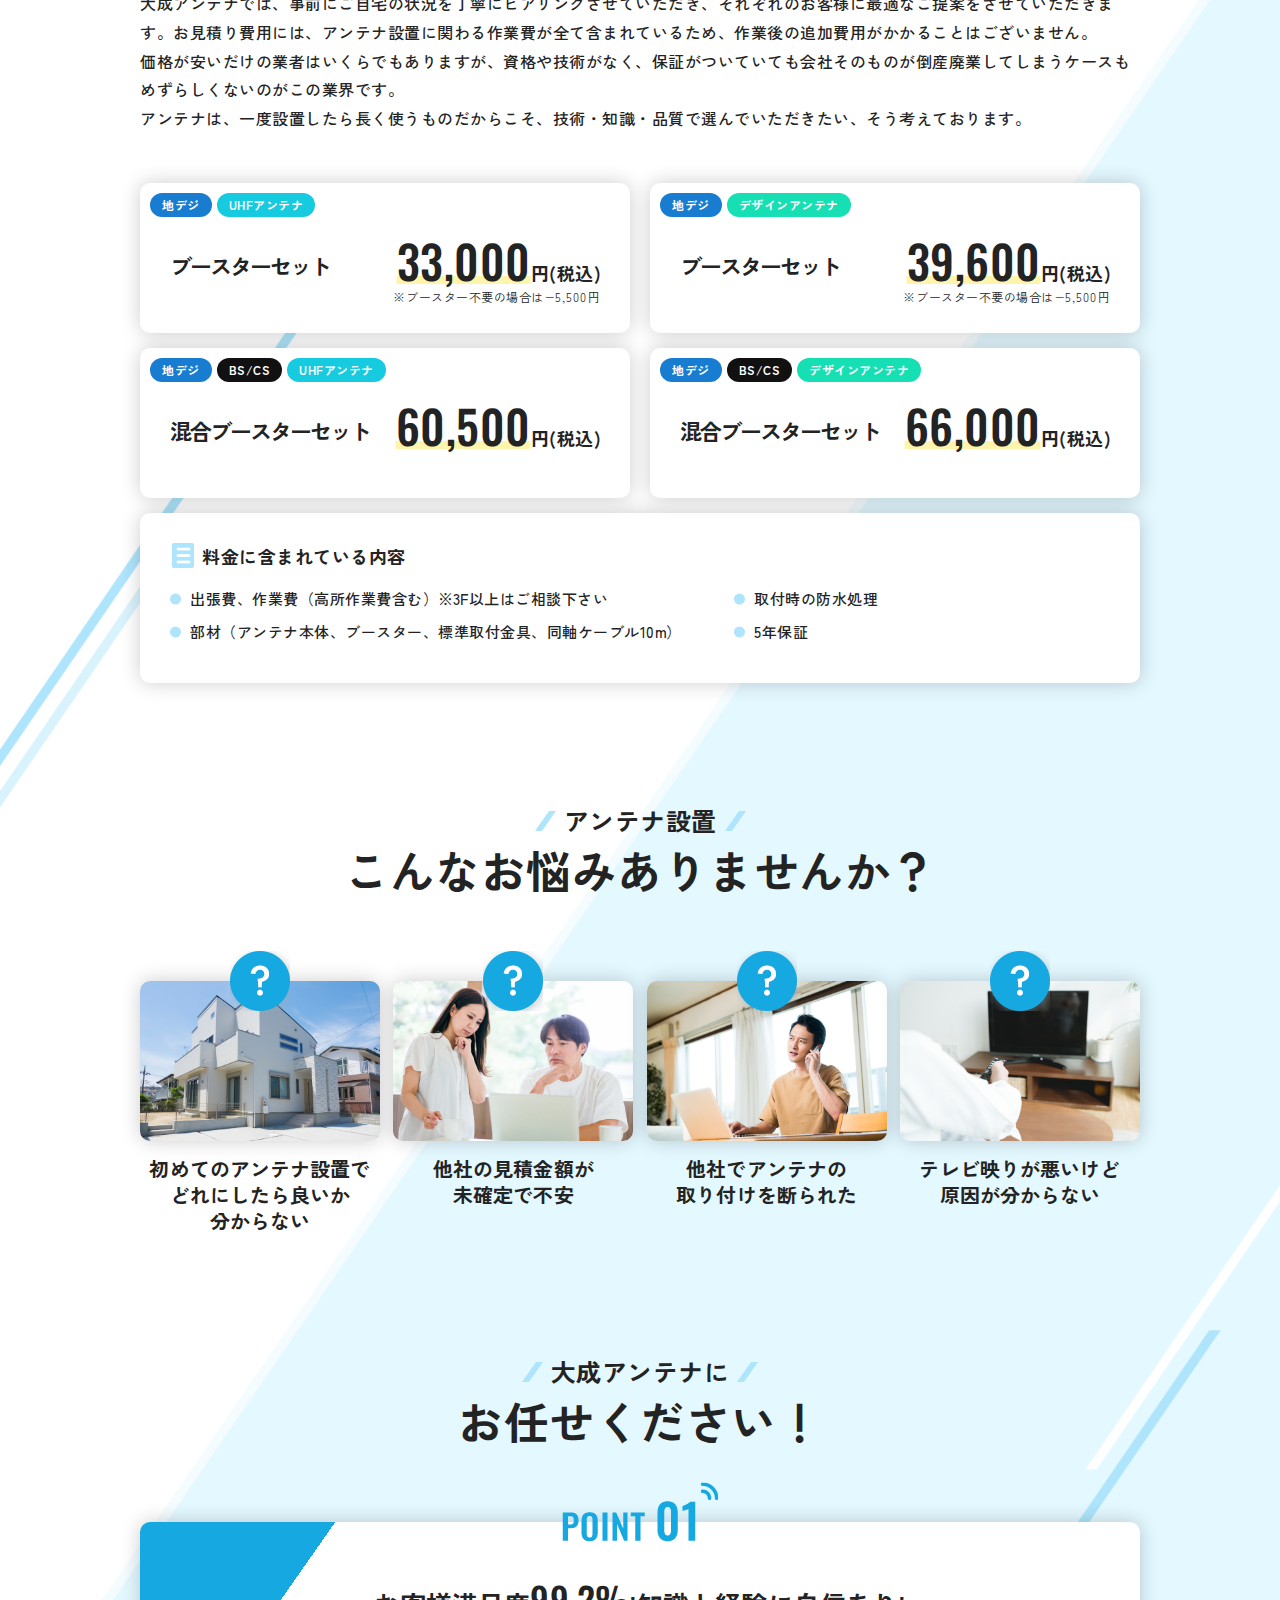
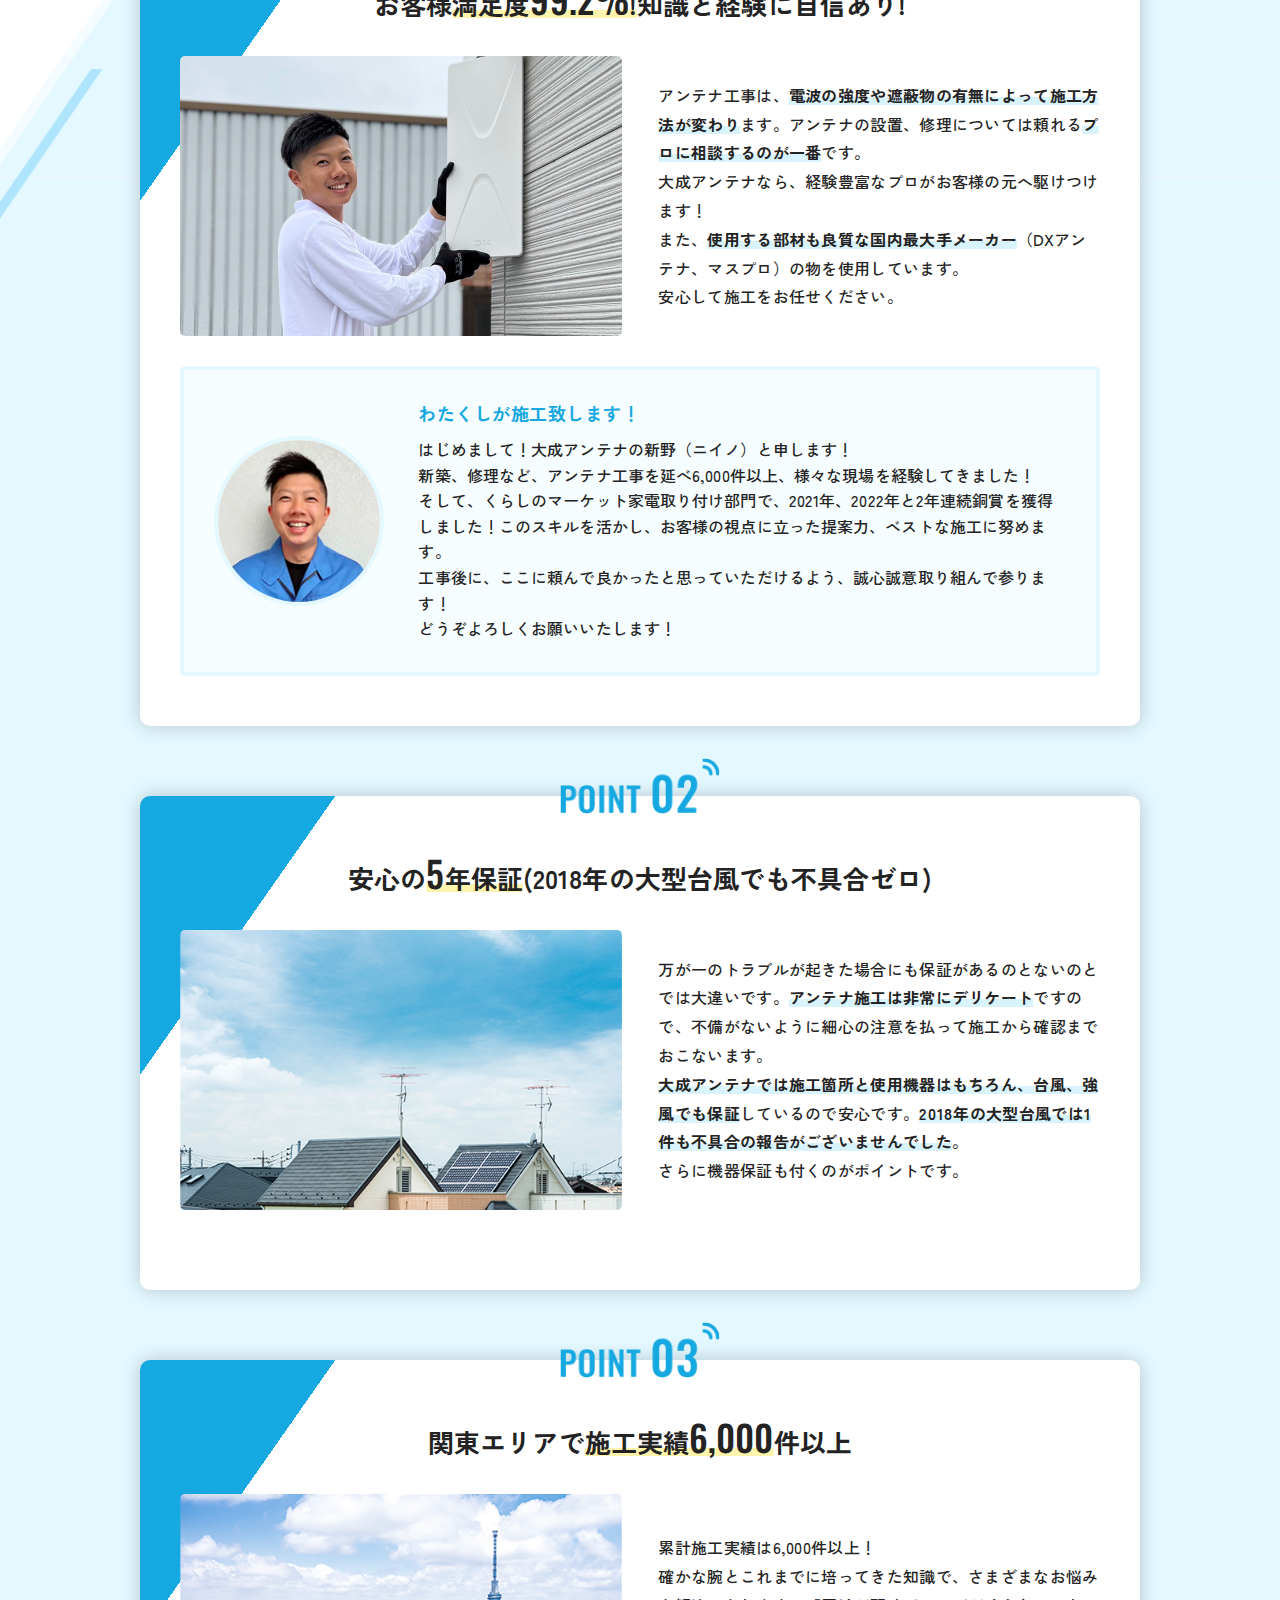
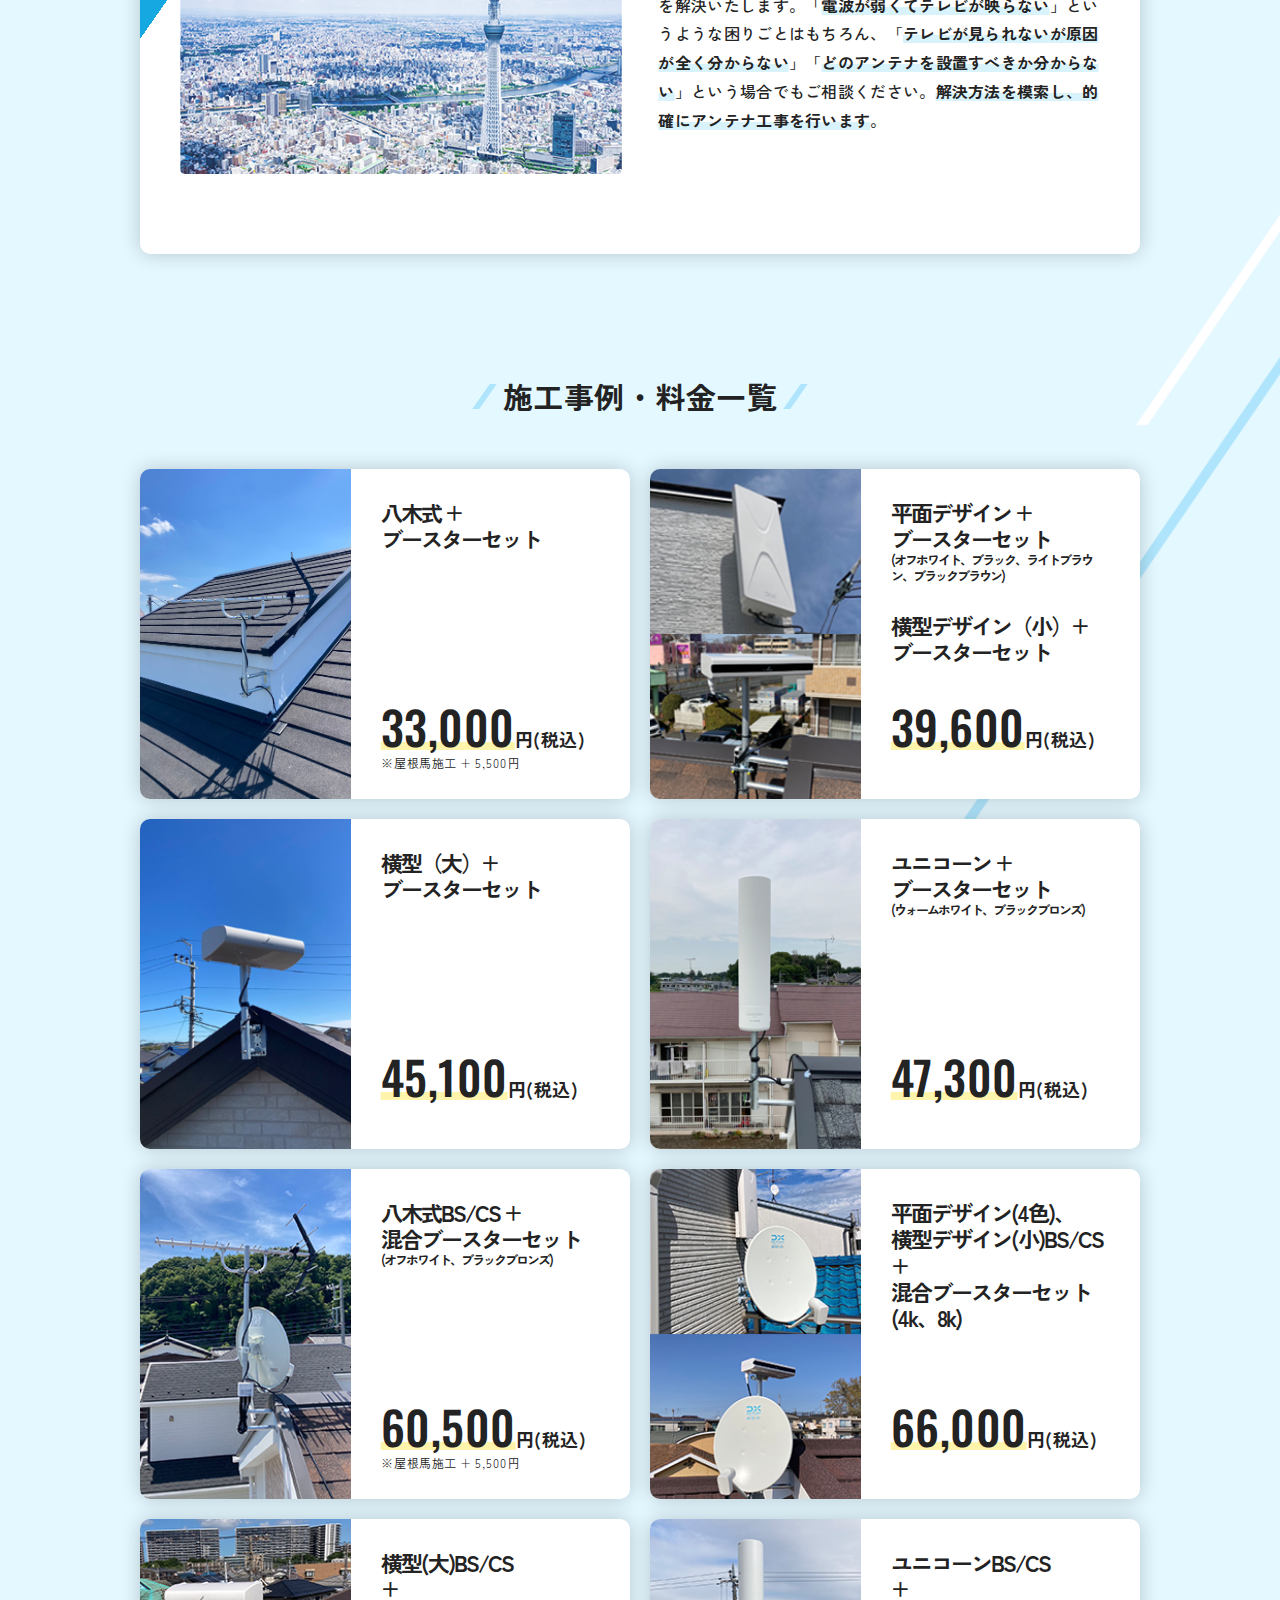
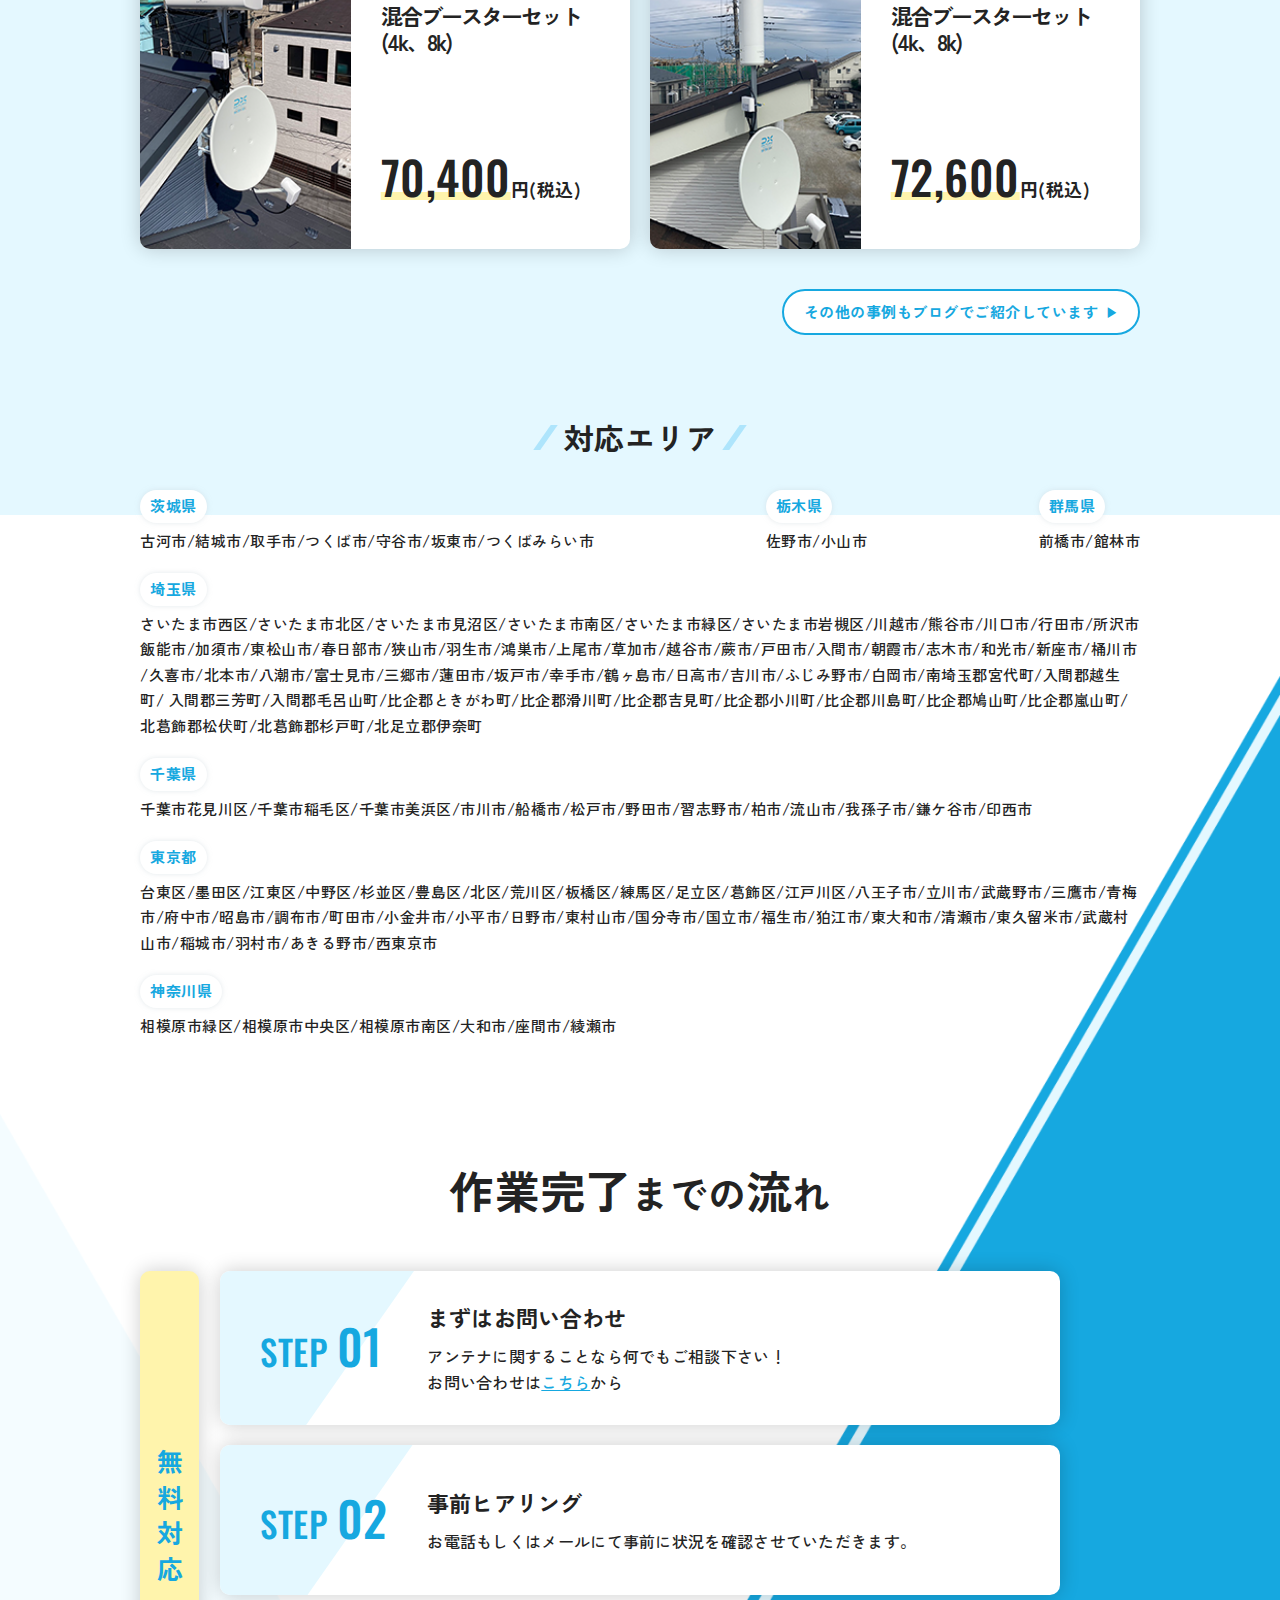
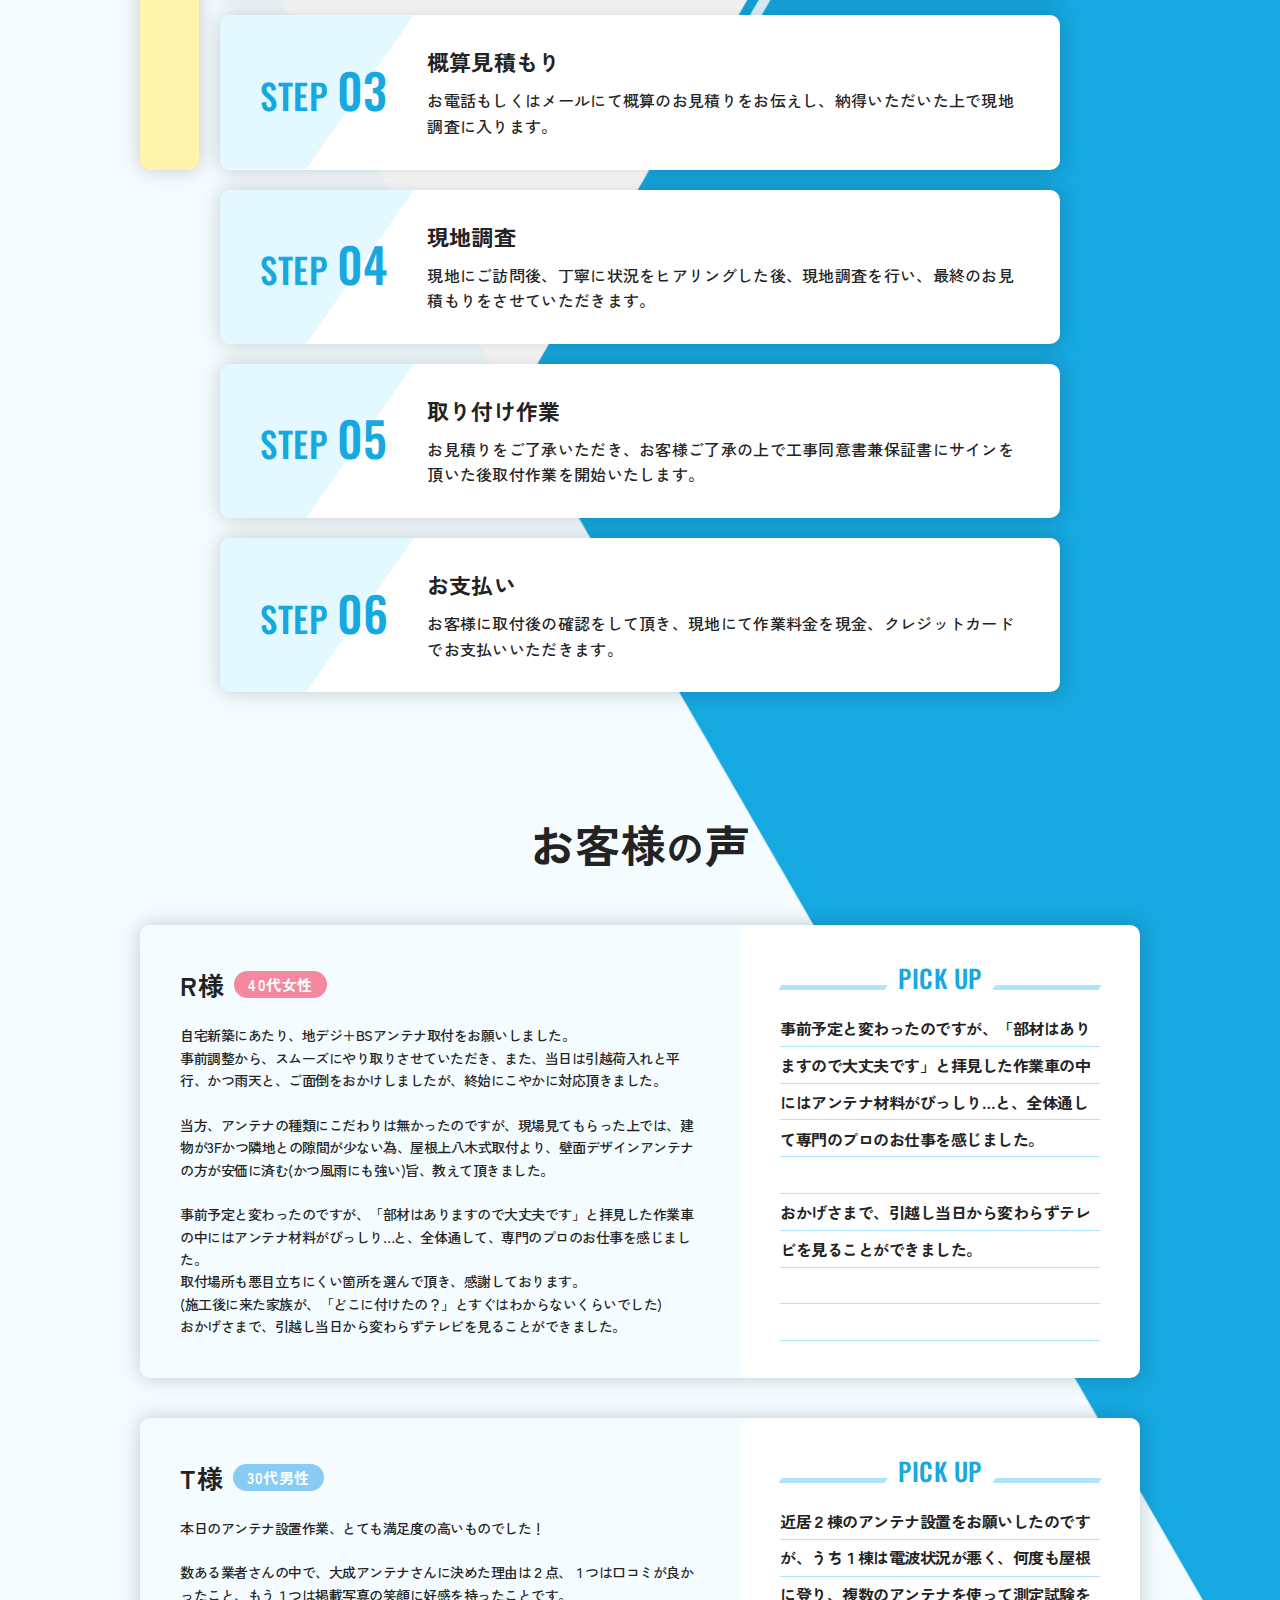
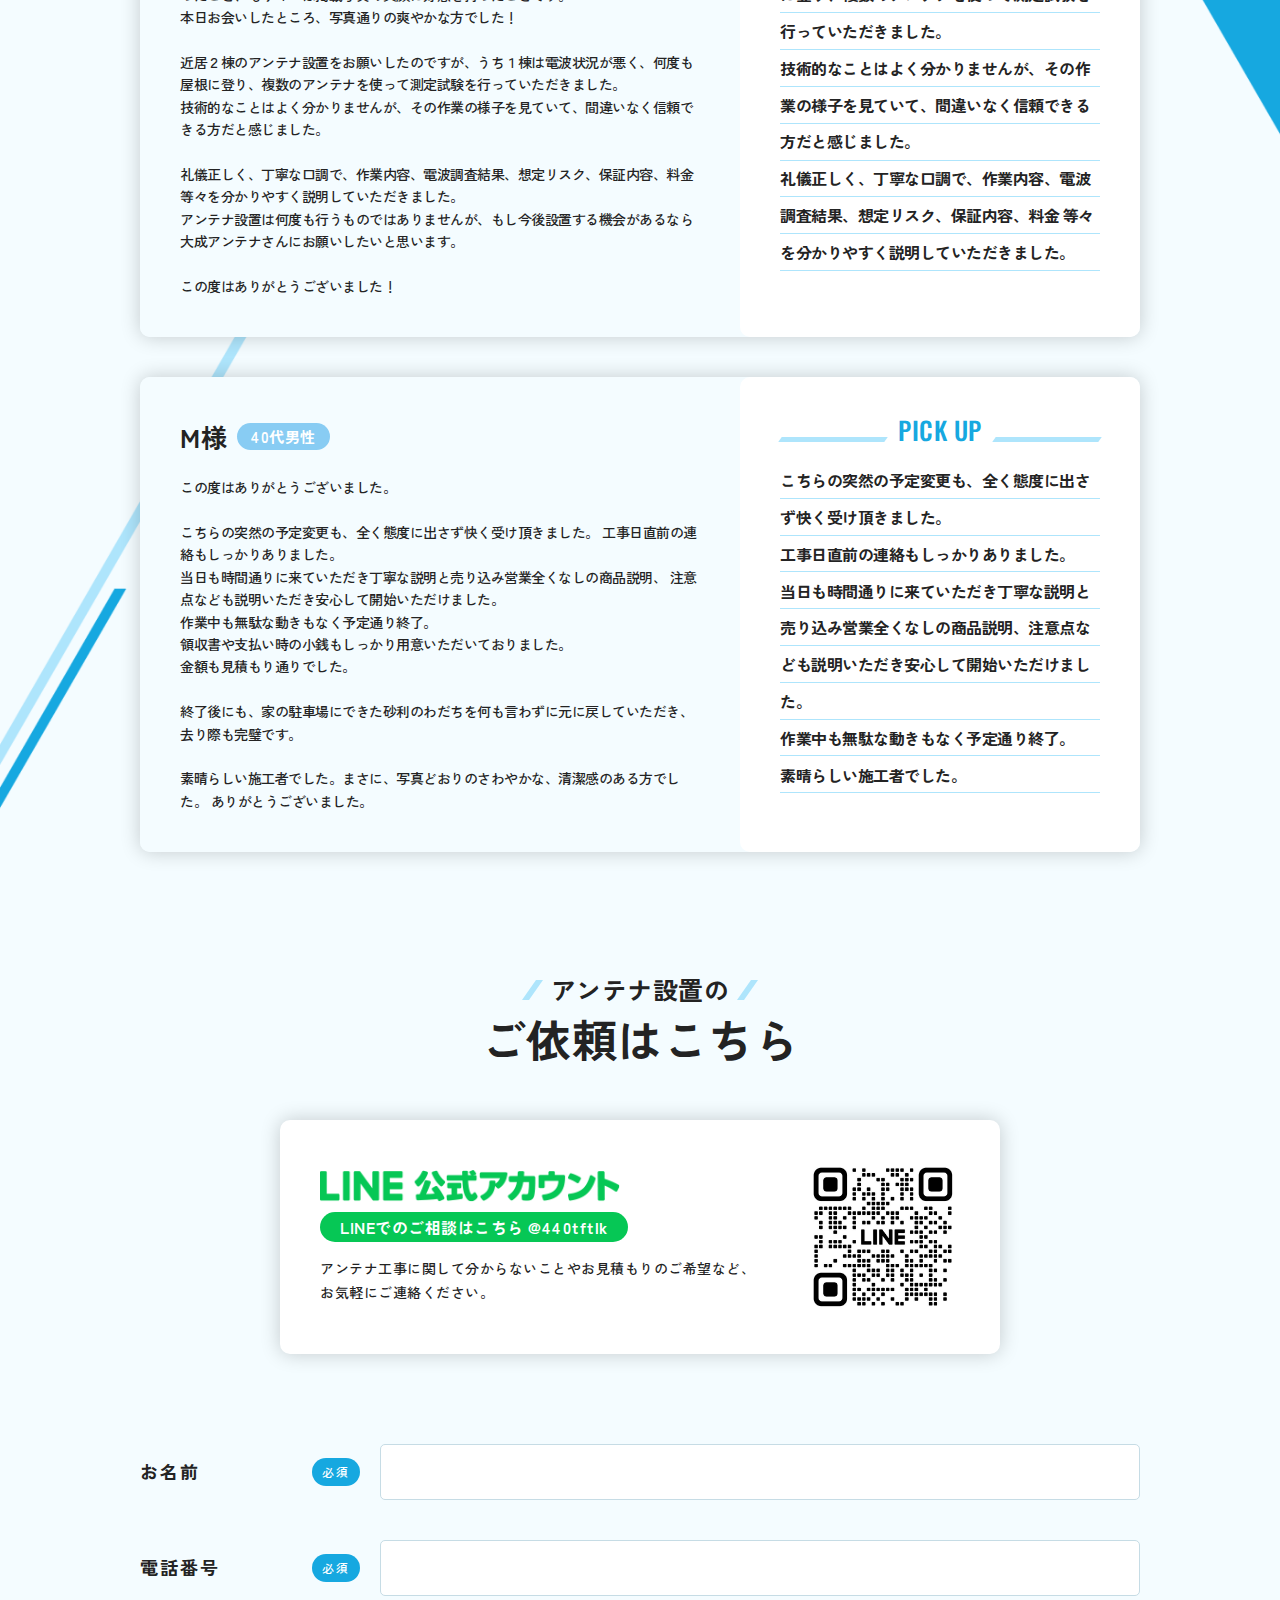
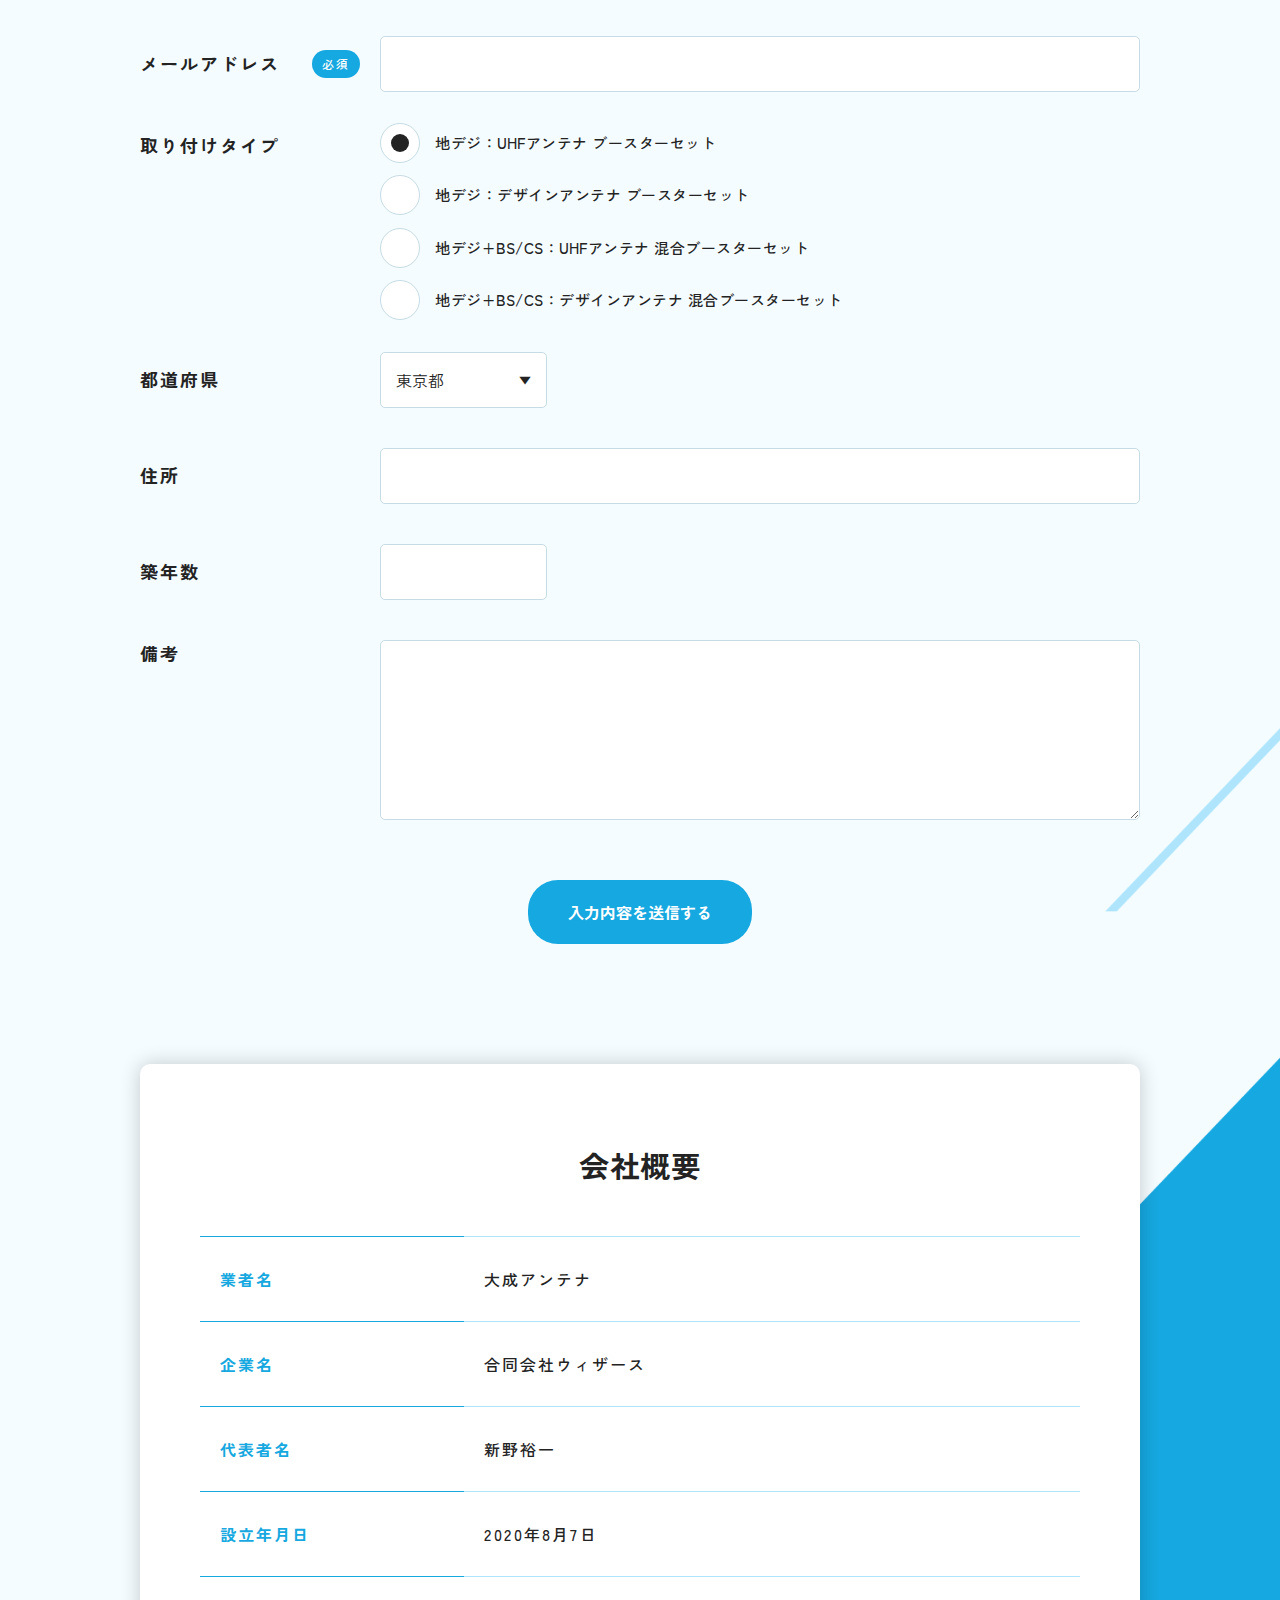
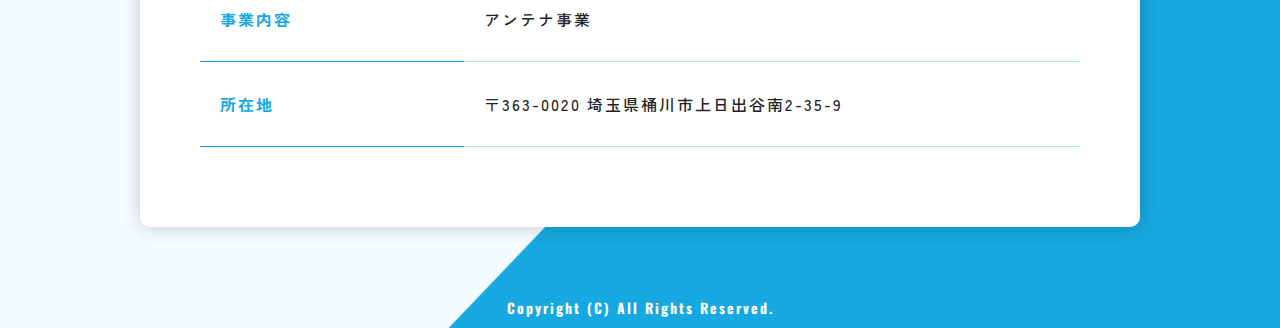
==== commit 129293a9: "事例のリンク先を追加" ====
--- a/index.html
+++ b/index.html
@@ -412,7 +412,7 @@
                 </li>
             </ul>
             <div class="more_btn">
-                <a href="#">その他の事例もブログでご紹介しています</a>
+                <a href="https://curama.jp/752325823/blog/" target="_blank">その他の事例もブログでご紹介しています</a>
             </div>
         </div>
     </section>
--- a/css/style.css
+++ b/css/style.css
@@ -606,15 +606,15 @@
 
 @media screen and (max-width: 1024px) {
   .main_bg2:after {
-    width: 70%;
+    width: 75%;
     height: 1000px;
   }
 }
 
 @media screen and (max-width: 767px) {
   .main_bg2:after {
-    width: 80%;
-    height: 900px;
+    width: 85%;
+    height: 500px;
   }
 }
 
@@ -1875,6 +1875,11 @@
   }
 }
 
+.contact {
+  position: relative;
+  z-index: 1;
+}
+
 .contact .qr_area {
   display: -webkit-box;
   display: -ms-flexbox;
